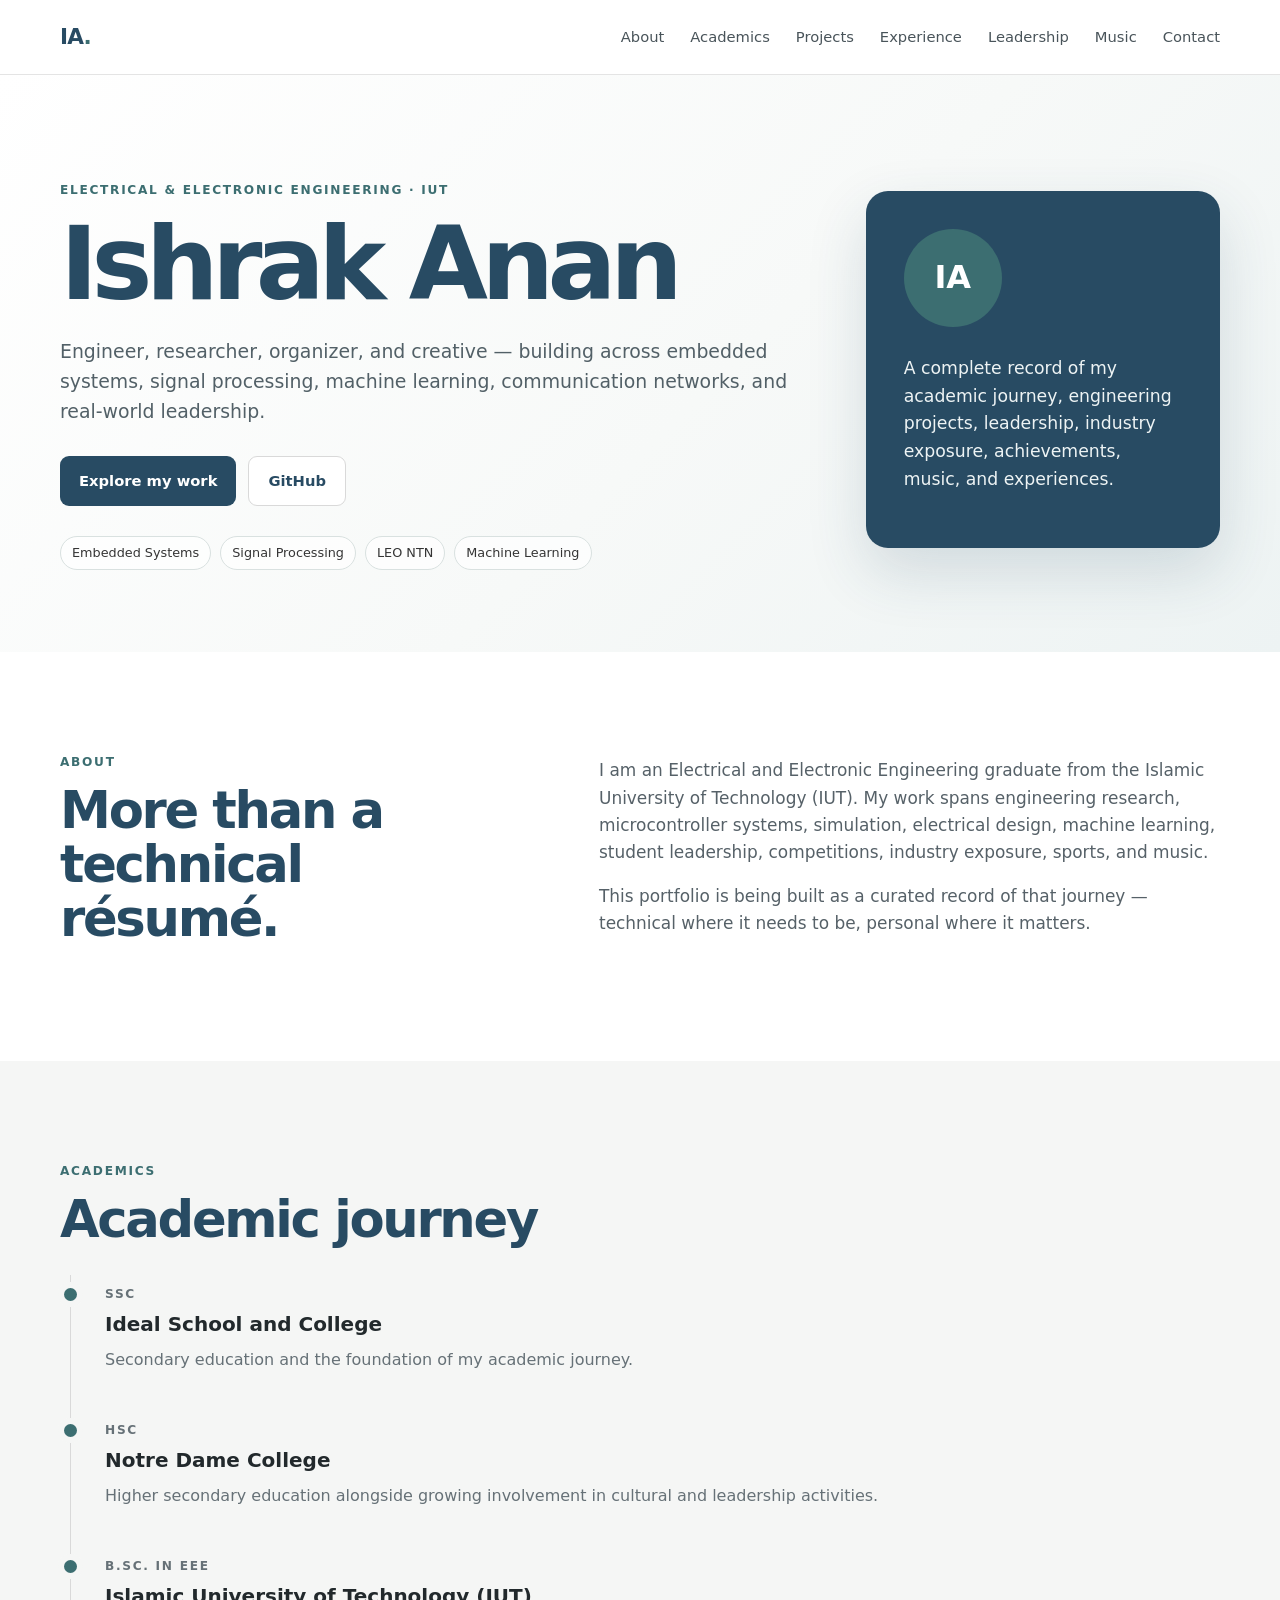
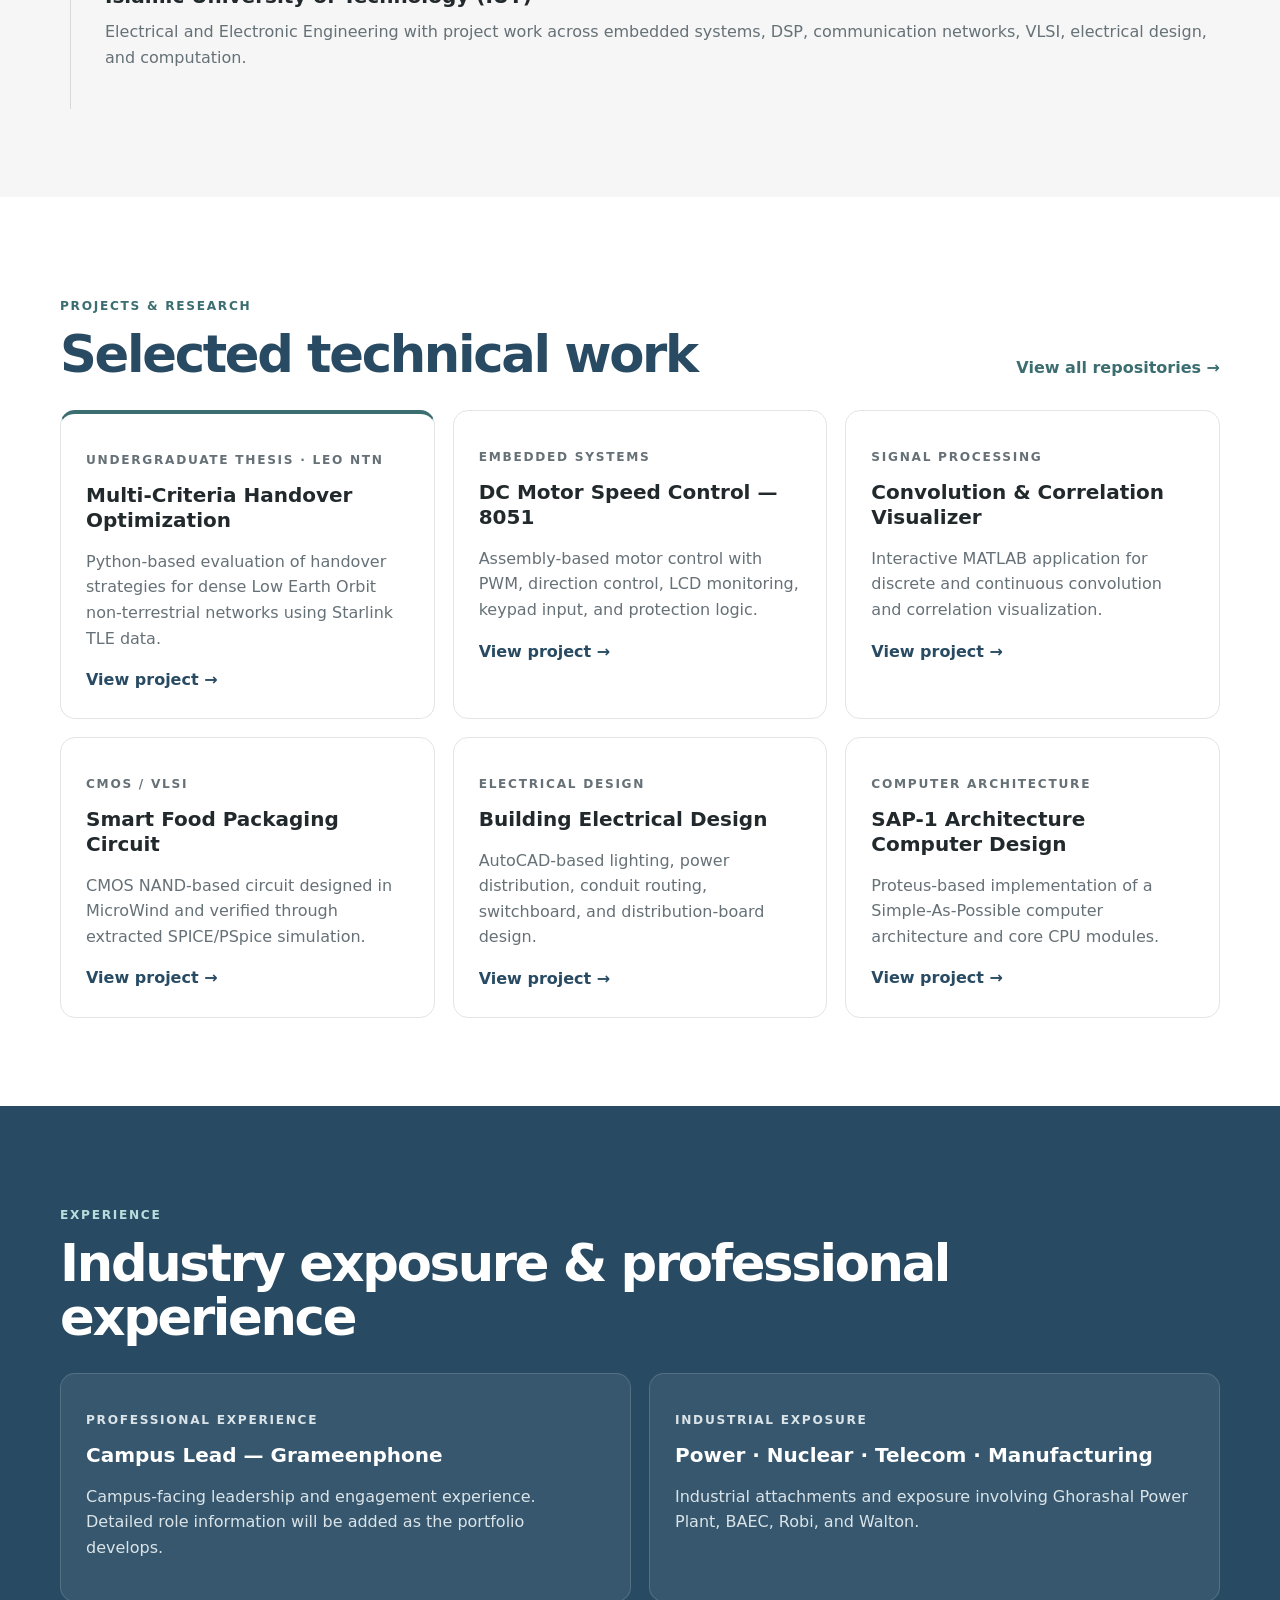
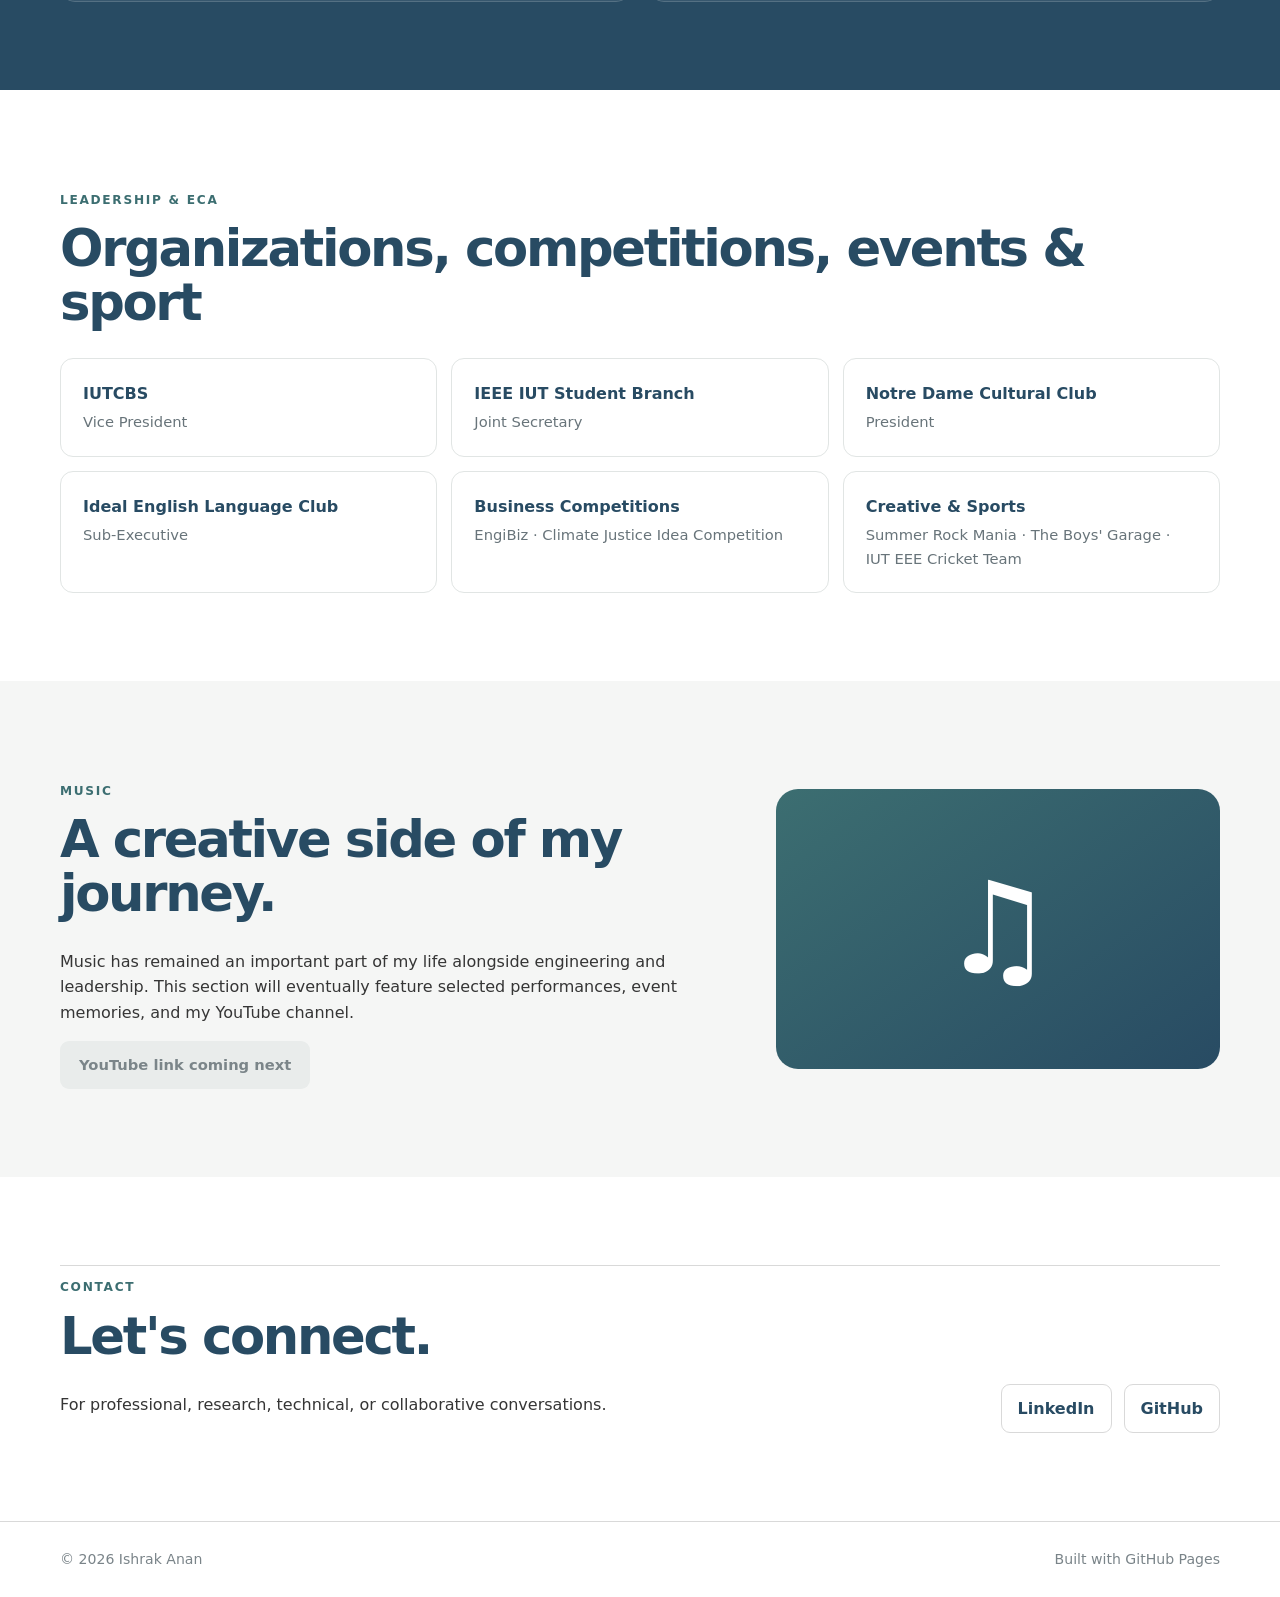
==== index.html @ c8a2d38e "Add files via upload" ====
<!DOCTYPE html>
<html lang="en">
<head>
  <meta charset="UTF-8" />
  <meta name="viewport" content="width=device-width, initial-scale=1.0" />
  <meta name="description" content="Personal portfolio of Ishrak Anan — engineering, research, leadership, experience, creative work, and achievements." />
  <title>Ishrak Anan | Portfolio</title>
  <link rel="stylesheet" href="css/style.css" />
</head>
<body>
  <header class="site-header">
    <div class="container nav-wrap">
      <a class="brand" href="#home" aria-label="Ishrak Anan home">IA<span>.</span></a>
      <button class="menu-toggle" aria-label="Open navigation" aria-expanded="false">☰</button>
      <nav class="nav" aria-label="Primary navigation">
        <a href="#about">About</a>
        <a href="#academics">Academics</a>
        <a href="#projects">Projects</a>
        <a href="#experience">Experience</a>
        <a href="#leadership">Leadership</a>
        <a href="#music">Music</a>
        <a href="#contact">Contact</a>
      </nav>
    </div>
  </header>

  <main>
    <section class="hero" id="home">
      <div class="container hero-grid">
        <div>
          <p class="eyebrow">Electrical & Electronic Engineering · IUT</p>
          <h1>Ishrak Anan</h1>
          <p class="hero-lead">Engineer, researcher, organizer, and creative — building across embedded systems, signal processing, machine learning, communication networks, and real-world leadership.</p>
          <div class="hero-actions">
            <a class="btn btn-primary" href="#projects">Explore my work</a>
            <a class="btn btn-secondary" href="https://github.com/Ishrak-Anan" target="_blank" rel="noreferrer">GitHub</a>
          </div>
          <div class="focus-row" aria-label="Focus areas">
            <span>Embedded Systems</span><span>Signal Processing</span><span>LEO NTN</span><span>Machine Learning</span>
          </div>
        </div>
        <div class="hero-card" aria-label="Portfolio introduction card">
          <div class="monogram">IA</div>
          <p>A complete record of my academic journey, engineering projects, leadership, industry exposure, achievements, music, and experiences.</p>
        </div>
      </div>
    </section>

    <section class="section" id="about">
      <div class="container split">
        <div>
          <p class="section-kicker">About</p>
          <h2>More than a technical résumé.</h2>
        </div>
        <div class="prose">
          <p>I am an Electrical and Electronic Engineering graduate from the Islamic University of Technology (IUT). My work spans engineering research, microcontroller systems, simulation, electrical design, machine learning, student leadership, competitions, industry exposure, sports, and music.</p>
          <p>This portfolio is being built as a curated record of that journey — technical where it needs to be, personal where it matters.</p>
        </div>
      </div>
    </section>

    <section class="section section-soft" id="academics">
      <div class="container">
        <p class="section-kicker">Academics</p>
        <h2>Academic journey</h2>
        <div class="timeline">
          <article class="timeline-item">
            <span class="timeline-dot"></span>
            <div><p class="meta">SSC</p><h3>Ideal School and College</h3><p>Secondary education and the foundation of my academic journey.</p></div>
          </article>
          <article class="timeline-item">
            <span class="timeline-dot"></span>
            <div><p class="meta">HSC</p><h3>Notre Dame College</h3><p>Higher secondary education alongside growing involvement in cultural and leadership activities.</p></div>
          </article>
          <article class="timeline-item">
            <span class="timeline-dot"></span>
            <div><p class="meta">B.Sc. in EEE</p><h3>Islamic University of Technology (IUT)</h3><p>Electrical and Electronic Engineering with project work across embedded systems, DSP, communication networks, VLSI, electrical design, and computation.</p></div>
          </article>
        </div>
      </div>
    </section>

    <section class="section" id="projects">
      <div class="container">
        <div class="section-head">
          <div><p class="section-kicker">Projects & Research</p><h2>Selected technical work</h2></div>
          <a class="text-link" href="https://github.com/Ishrak-Anan?tab=repositories" target="_blank" rel="noreferrer">View all repositories →</a>
        </div>
        <div class="cards cards-3">
          <article class="project-card featured">
            <p class="meta">Undergraduate Thesis · LEO NTN</p>
            <h3>Multi-Criteria Handover Optimization</h3>
            <p>Python-based evaluation of handover strategies for dense Low Earth Orbit non-terrestrial networks using Starlink TLE data.</p>
            <a href="https://github.com/Ishrak-Anan/Undergraduate-Thesis-LEO-NTN-Handover-Optimization" target="_blank" rel="noreferrer">View project →</a>
          </article>
          <article class="project-card">
            <p class="meta">Embedded Systems</p>
            <h3>DC Motor Speed Control — 8051</h3>
            <p>Assembly-based motor control with PWM, direction control, LCD monitoring, keypad input, and protection logic.</p>
            <a href="https://github.com/Ishrak-Anan/DC-Motor-Speed-Control-8051-Proteus" target="_blank" rel="noreferrer">View project →</a>
          </article>
          <article class="project-card">
            <p class="meta">Signal Processing</p>
            <h3>Convolution & Correlation Visualizer</h3>
            <p>Interactive MATLAB application for discrete and continuous convolution and correlation visualization.</p>
            <a href="https://github.com/Ishrak-Anan/MATLAB-Convolution-Correlation-Visualizer" target="_blank" rel="noreferrer">View project →</a>
          </article>
          <article class="project-card">
            <p class="meta">CMOS / VLSI</p>
            <h3>Smart Food Packaging Circuit</h3>
            <p>CMOS NAND-based circuit designed in MicroWind and verified through extracted SPICE/PSpice simulation.</p>
            <a href="https://github.com/Ishrak-Anan/Power-CMOS-AI-Smart-Food-Packaging" target="_blank" rel="noreferrer">View project →</a>
          </article>
          <article class="project-card">
            <p class="meta">Electrical Design</p>
            <h3>Building Electrical Design</h3>
            <p>AutoCAD-based lighting, power distribution, conduit routing, switchboard, and distribution-board design.</p>
            <a href="https://github.com/Ishrak-Anan/Electrical-Building-Design-AutoCAD" target="_blank" rel="noreferrer">View project →</a>
          </article>
          <article class="project-card">
            <p class="meta">Computer Architecture</p>
            <h3>SAP-1 Architecture Computer Design</h3>
            <p>Proteus-based implementation of a Simple-As-Possible computer architecture and core CPU modules.</p>
            <a href="https://github.com/Ishrak-Anan/SAP-1-Architecture-Computer-Design" target="_blank" rel="noreferrer">View project →</a>
          </article>
        </div>
      </div>
    </section>

    <section class="section section-dark" id="experience">
      <div class="container">
        <p class="section-kicker light">Experience</p>
        <h2>Industry exposure & professional experience</h2>
        <div class="cards cards-2 dark-cards">
          <article><p class="meta">Professional Experience</p><h3>Campus Lead — Grameenphone</h3><p>Campus-facing leadership and engagement experience. Detailed role information will be added as the portfolio develops.</p></article>
          <article><p class="meta">Industrial Exposure</p><h3>Power · Nuclear · Telecom · Manufacturing</h3><p>Industrial attachments and exposure involving Ghorashal Power Plant, BAEC, Robi, and Walton.</p></article>
        </div>
      </div>
    </section>

    <section class="section" id="leadership">
      <div class="container">
        <p class="section-kicker">Leadership & ECA</p>
        <h2>Organizations, competitions, events & sport</h2>
        <div class="leadership-grid">
          <article><strong>IUTCBS</strong><span>Vice President</span></article>
          <article><strong>IEEE IUT Student Branch</strong><span>Joint Secretary</span></article>
          <article><strong>Notre Dame Cultural Club</strong><span>President</span></article>
          <article><strong>Ideal English Language Club</strong><span>Sub-Executive</span></article>
          <article><strong>Business Competitions</strong><span>EngiBiz · Climate Justice Idea Competition</span></article>
          <article><strong>Creative & Sports</strong><span>Summer Rock Mania · The Boys' Garage · IUT EEE Cricket Team</span></article>
        </div>
      </div>
    </section>

    <section class="section section-soft" id="music">
      <div class="container music-grid">
        <div>
          <p class="section-kicker">Music</p>
          <h2>A creative side of my journey.</h2>
          <p>Music has remained an important part of my life alongside engineering and leadership. This section will eventually feature selected performances, event memories, and my YouTube channel.</p>
          <span class="btn btn-disabled" aria-disabled="true">YouTube link coming next</span>
        </div>
        <div class="music-mark">♫</div>
      </div>
    </section>

    <section class="section" id="contact">
      <div class="container contact-card">
        <div><p class="section-kicker">Contact</p><h2>Let's connect.</h2><p>For professional, research, technical, or collaborative conversations.</p></div>
        <div class="contact-links">
          <a href="https://www.linkedin.com/in/ishrak-anan-001616283/" target="_blank" rel="noreferrer">LinkedIn</a>
          <a href="https://github.com/Ishrak-Anan" target="_blank" rel="noreferrer">GitHub</a>
        </div>
      </div>
    </section>
  </main>

  <footer>
    <div class="container footer-inner"><span>© <span id="year"></span> Ishrak Anan</span><span>Built with GitHub Pages</span></div>
  </footer>

  <script src="js/main.js"></script>
</body>
</html>
---- css/style.css ----
:root {
  --graphite:#353535;
  --teal:#3C6E71;
  --white:#FFFFFF;
  --dust:#D9D9D9;
  --blue:#284B63;
  --soft:#F5F6F5;
  --ink:#22292c;
  --max:1160px;
}
*{box-sizing:border-box}html{scroll-behavior:smooth}body{margin:0;font-family:Inter,ui-sans-serif,system-ui,-apple-system,BlinkMacSystemFont,"Segoe UI",sans-serif;color:var(--graphite);background:var(--white);line-height:1.6}a{color:inherit}.container{width:min(var(--max),calc(100% - 40px));margin:0 auto}.site-header{position:sticky;top:0;z-index:20;background:rgba(255,255,255,.94);backdrop-filter:blur(12px);border-bottom:1px solid rgba(217,217,217,.7)}.nav-wrap{height:74px;display:flex;align-items:center;justify-content:space-between}.brand{text-decoration:none;font-size:1.35rem;font-weight:800;letter-spacing:-.04em;color:var(--blue)}.brand span{color:var(--teal)}.nav{display:flex;gap:26px}.nav a{text-decoration:none;font-size:.92rem;color:#49545a}.nav a:hover{color:var(--teal)}.menu-toggle{display:none;border:0;background:none;font-size:1.5rem;color:var(--blue)}.hero{padding:94px 0 82px;background:linear-gradient(135deg,#fff 0%,#f7f9f8 55%,#edf3f3 100%)}.hero-grid{display:grid;grid-template-columns:1.35fr .65fr;gap:70px;align-items:center}.eyebrow,.section-kicker,.meta{text-transform:uppercase;letter-spacing:.14em;font-size:.76rem;font-weight:750;color:var(--teal)}h1{font-size:clamp(3.4rem,8vw,6.6rem);line-height:.95;letter-spacing:-.065em;margin:14px 0 24px;color:var(--blue)}h2{font-size:clamp(2rem,4vw,3.5rem);line-height:1.05;letter-spacing:-.045em;color:var(--blue);margin:10px 0 28px}h3{font-size:1.25rem;line-height:1.25;color:var(--ink);margin:8px 0 10px}.hero-lead{font-size:1.18rem;max-width:760px;color:#526067}.hero-actions{display:flex;gap:12px;margin:30px 0}.btn{display:inline-flex;align-items:center;justify-content:center;padding:12px 19px;border-radius:9px;text-decoration:none;font-weight:700;font-size:.92rem}.btn-primary{background:var(--blue);color:#fff}.btn-primary:hover{background:var(--teal)}.btn-secondary{border:1px solid var(--dust);background:#fff;color:var(--blue)}.btn-disabled{background:#e9eceb;color:#7b8589}.focus-row{display:flex;flex-wrap:wrap;gap:9px;margin-top:26px}.focus-row span{border:1px solid #d9e1e0;border-radius:999px;padding:6px 11px;font-size:.8rem;background:rgba(255,255,255,.7)}.hero-card{background:var(--blue);color:white;padding:38px;border-radius:22px;box-shadow:0 24px 60px rgba(40,75,99,.16)}.monogram{width:98px;height:98px;border-radius:50%;display:grid;place-items:center;background:var(--teal);font-size:2rem;font-weight:800;margin-bottom:28px}.hero-card p{font-size:1.08rem;color:#edf3f4}.section{padding:88px 0}.section-soft{background:var(--soft)}.split{display:grid;grid-template-columns:.85fr 1.15fr;gap:80px}.prose{font-size:1.06rem;color:#566168}.timeline{display:grid;gap:0;border-left:1px solid var(--dust);margin-left:10px}.timeline-item{position:relative;padding:6px 0 34px 34px}.timeline-dot{position:absolute;left:-7px;top:13px;width:13px;height:13px;border-radius:50%;background:var(--teal);box-shadow:0 0 0 6px var(--soft)}.timeline-item p{margin:4px 0;color:#667177}.section-head{display:flex;align-items:end;justify-content:space-between;gap:30px}.text-link{color:var(--teal);font-weight:700;text-decoration:none;margin-bottom:30px}.cards{display:grid;gap:18px}.cards-3{grid-template-columns:repeat(3,1fr)}.cards-2{grid-template-columns:repeat(2,1fr)}.project-card,.dark-cards article{border:1px solid #e1e5e4;border-radius:15px;padding:25px;background:#fff;transition:.2s ease}.project-card:hover{transform:translateY(-3px);box-shadow:0 14px 36px rgba(40,75,99,.08)}.project-card.featured{border-top:4px solid var(--teal)}.project-card p{color:#667177}.project-card a{color:var(--blue);font-weight:750;text-decoration:none}.section-dark{background:var(--blue);color:#fff}.section-dark h2,.section-dark h3{color:#fff}.section-kicker.light{color:#b8dddd}.dark-cards article{background:rgba(255,255,255,.07);border-color:rgba(255,255,255,.15)}.dark-cards p{color:#dae4e8}.leadership-grid{display:grid;grid-template-columns:repeat(3,1fr);gap:14px}.leadership-grid article{padding:22px;border:1px solid #e1e5e4;border-radius:13px;display:flex;flex-direction:column;gap:4px}.leadership-grid strong{color:var(--blue)}.leadership-grid span{color:#68747a;font-size:.92rem}.music-grid{display:grid;grid-template-columns:1.2fr .8fr;align-items:center;gap:50px}.music-mark{min-height:280px;border-radius:22px;background:linear-gradient(145deg,var(--teal),var(--blue));color:white;display:grid;place-items:center;font-size:8rem}.contact-card{border-top:1px solid var(--dust);display:flex;justify-content:space-between;align-items:flex-end;gap:40px}.contact-links{display:flex;gap:12px}.contact-links a{padding:11px 16px;border:1px solid var(--dust);border-radius:9px;text-decoration:none;color:var(--blue);font-weight:700}footer{border-top:1px solid var(--dust);padding:26px 0;color:#7a8489;font-size:.88rem}.footer-inner{display:flex;justify-content:space-between}
@media(max-width:900px){.nav{display:none;position:absolute;top:74px;left:0;right:0;background:#fff;padding:24px 20px;border-bottom:1px solid var(--dust);flex-direction:column}.nav.open{display:flex}.menu-toggle{display:block}.hero-grid,.split,.music-grid{grid-template-columns:1fr}.hero-card{max-width:560px}.cards-3,.leadership-grid{grid-template-columns:repeat(2,1fr)}.section-head{align-items:start;flex-direction:column}.text-link{margin-top:-18px}}
@media(max-width:620px){.container{width:min(100% - 28px,var(--max))}.hero{padding:64px 0}.section{padding:66px 0}.cards-3,.cards-2,.leadership-grid{grid-template-columns:1fr}.hero-actions,.contact-links{flex-wrap:wrap}.contact-card{align-items:flex-start;flex-direction:column}.footer-inner{flex-direction:column;gap:6px}h1{font-size:3.5rem}}
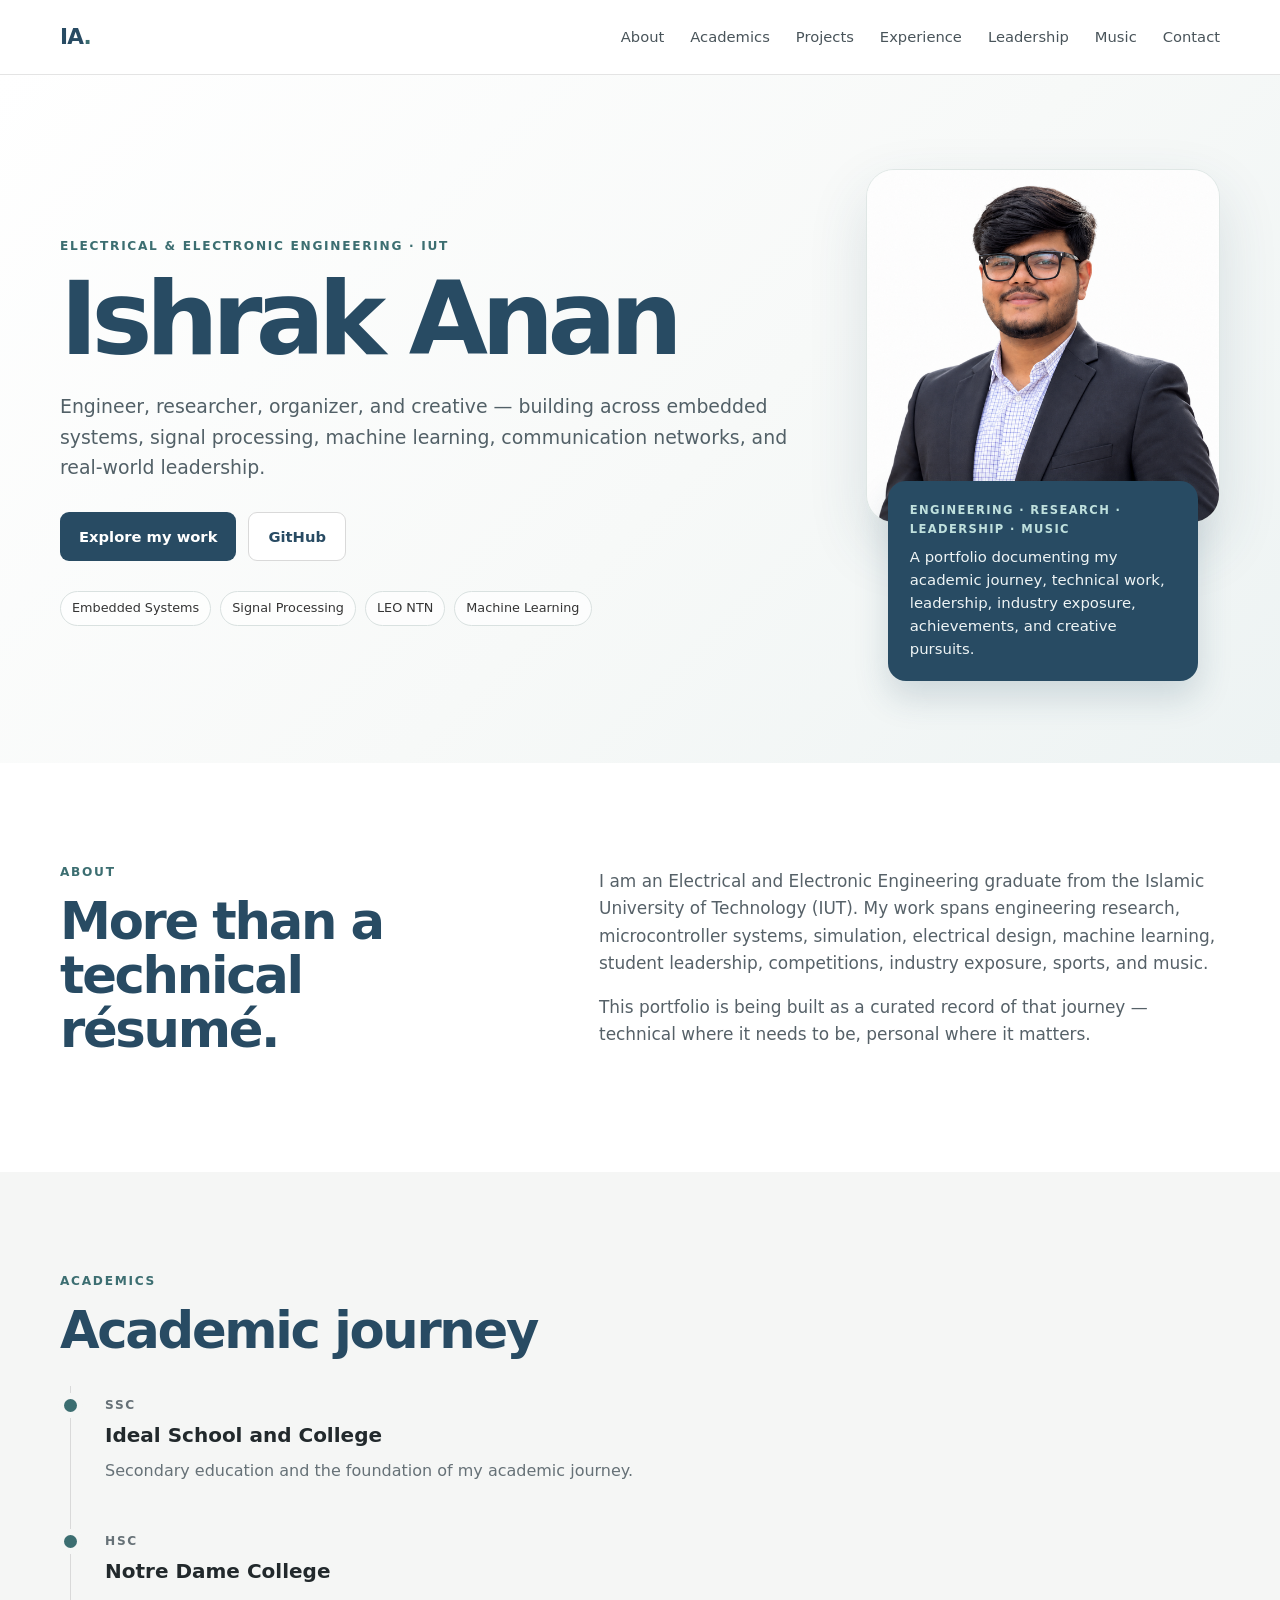
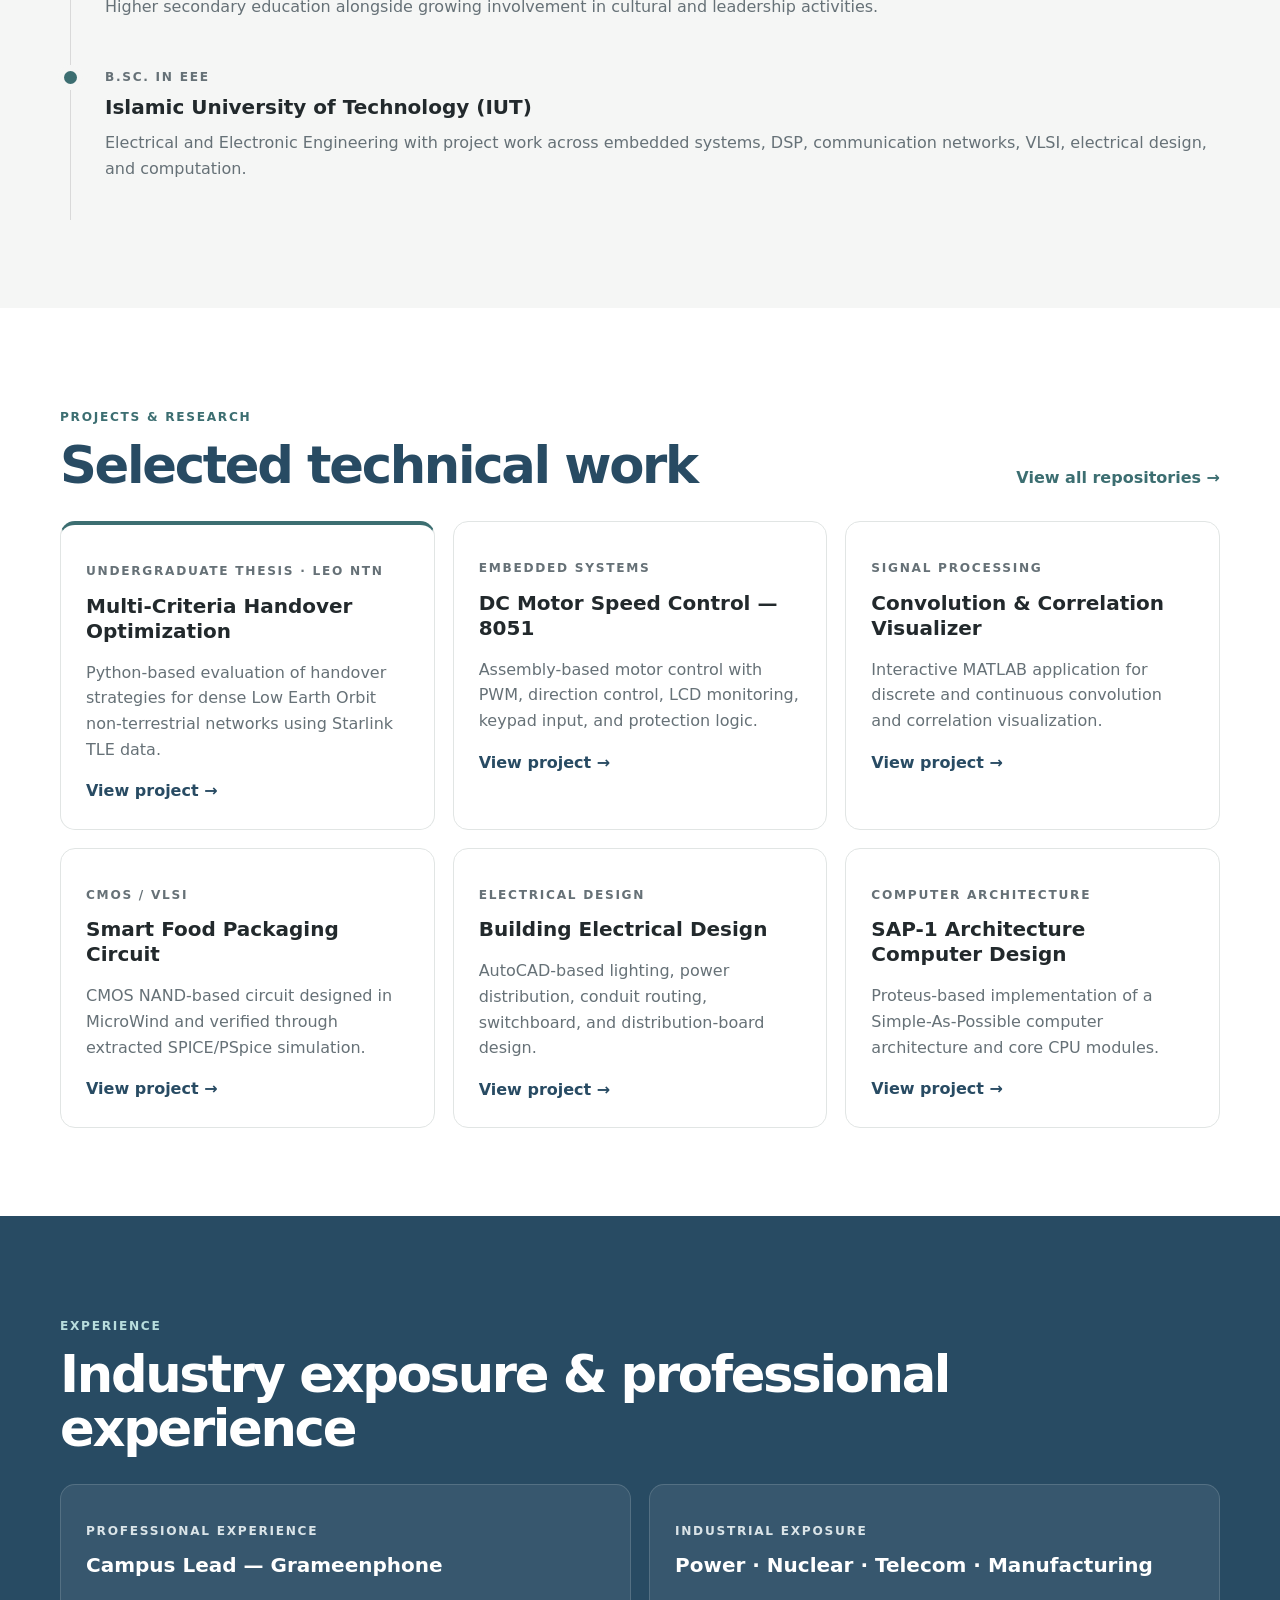
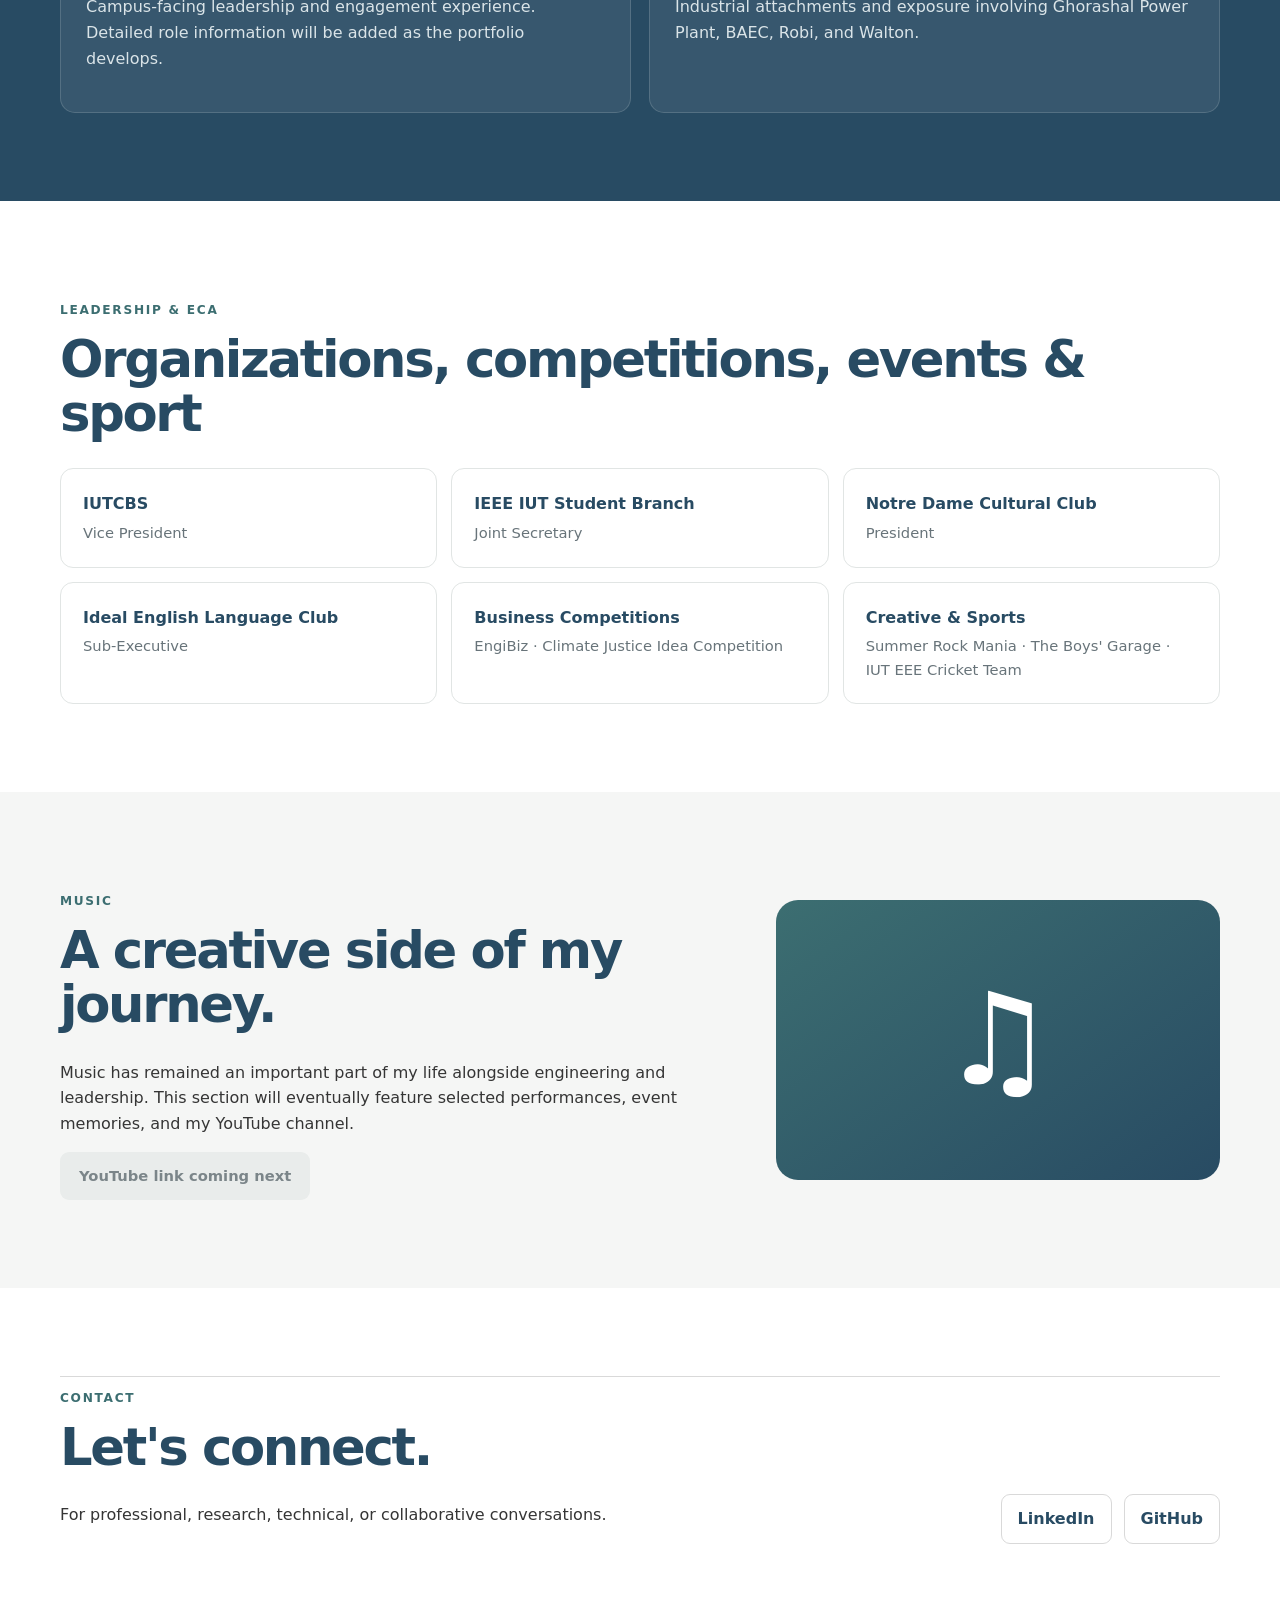
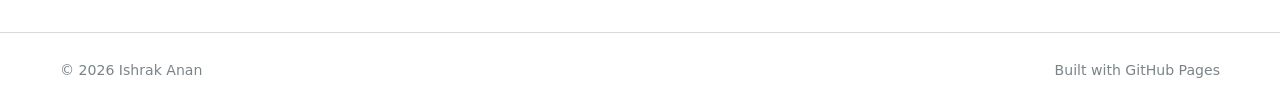
==== commit 91457b31: "Add files via upload" ====
--- a/index.html
+++ b/index.html
@@ -39,9 +39,14 @@
             <span>Embedded Systems</span><span>Signal Processing</span><span>LEO NTN</span><span>Machine Learning</span>
           </div>
         </div>
-        <div class="hero-card" aria-label="Portfolio introduction card">
-          <div class="monogram">IA</div>
-          <p>A complete record of my academic journey, engineering projects, leadership, industry exposure, achievements, music, and experiences.</p>
+        <div class="hero-portrait-wrap" aria-label="Portrait of Ishrak Anan">
+          <div class="hero-portrait-frame">
+            <img class="hero-portrait" src="assets/images/ishrak-anan-profile.png" alt="Ishrak Anan in professional attire" />
+          </div>
+          <div class="hero-identity-card">
+            <span class="identity-label">Engineering · Research · Leadership · Music</span>
+            <p>A portfolio documenting my academic journey, technical work, leadership, industry exposure, achievements, and creative pursuits.</p>
+          </div>
         </div>
       </div>
     </section>
--- a/css/style.css
+++ b/css/style.css
@@ -8,6 +8,6 @@
   --ink:#22292c;
   --max:1160px;
 }
-*{box-sizing:border-box}html{scroll-behavior:smooth}body{margin:0;font-family:Inter,ui-sans-serif,system-ui,-apple-system,BlinkMacSystemFont,"Segoe UI",sans-serif;color:var(--graphite);background:var(--white);line-height:1.6}a{color:inherit}.container{width:min(var(--max),calc(100% - 40px));margin:0 auto}.site-header{position:sticky;top:0;z-index:20;background:rgba(255,255,255,.94);backdrop-filter:blur(12px);border-bottom:1px solid rgba(217,217,217,.7)}.nav-wrap{height:74px;display:flex;align-items:center;justify-content:space-between}.brand{text-decoration:none;font-size:1.35rem;font-weight:800;letter-spacing:-.04em;color:var(--blue)}.brand span{color:var(--teal)}.nav{display:flex;gap:26px}.nav a{text-decoration:none;font-size:.92rem;color:#49545a}.nav a:hover{color:var(--teal)}.menu-toggle{display:none;border:0;background:none;font-size:1.5rem;color:var(--blue)}.hero{padding:94px 0 82px;background:linear-gradient(135deg,#fff 0%,#f7f9f8 55%,#edf3f3 100%)}.hero-grid{display:grid;grid-template-columns:1.35fr .65fr;gap:70px;align-items:center}.eyebrow,.section-kicker,.meta{text-transform:uppercase;letter-spacing:.14em;font-size:.76rem;font-weight:750;color:var(--teal)}h1{font-size:clamp(3.4rem,8vw,6.6rem);line-height:.95;letter-spacing:-.065em;margin:14px 0 24px;color:var(--blue)}h2{font-size:clamp(2rem,4vw,3.5rem);line-height:1.05;letter-spacing:-.045em;color:var(--blue);margin:10px 0 28px}h3{font-size:1.25rem;line-height:1.25;color:var(--ink);margin:8px 0 10px}.hero-lead{font-size:1.18rem;max-width:760px;color:#526067}.hero-actions{display:flex;gap:12px;margin:30px 0}.btn{display:inline-flex;align-items:center;justify-content:center;padding:12px 19px;border-radius:9px;text-decoration:none;font-weight:700;font-size:.92rem}.btn-primary{background:var(--blue);color:#fff}.btn-primary:hover{background:var(--teal)}.btn-secondary{border:1px solid var(--dust);background:#fff;color:var(--blue)}.btn-disabled{background:#e9eceb;color:#7b8589}.focus-row{display:flex;flex-wrap:wrap;gap:9px;margin-top:26px}.focus-row span{border:1px solid #d9e1e0;border-radius:999px;padding:6px 11px;font-size:.8rem;background:rgba(255,255,255,.7)}.hero-card{background:var(--blue);color:white;padding:38px;border-radius:22px;box-shadow:0 24px 60px rgba(40,75,99,.16)}.monogram{width:98px;height:98px;border-radius:50%;display:grid;place-items:center;background:var(--teal);font-size:2rem;font-weight:800;margin-bottom:28px}.hero-card p{font-size:1.08rem;color:#edf3f4}.section{padding:88px 0}.section-soft{background:var(--soft)}.split{display:grid;grid-template-columns:.85fr 1.15fr;gap:80px}.prose{font-size:1.06rem;color:#566168}.timeline{display:grid;gap:0;border-left:1px solid var(--dust);margin-left:10px}.timeline-item{position:relative;padding:6px 0 34px 34px}.timeline-dot{position:absolute;left:-7px;top:13px;width:13px;height:13px;border-radius:50%;background:var(--teal);box-shadow:0 0 0 6px var(--soft)}.timeline-item p{margin:4px 0;color:#667177}.section-head{display:flex;align-items:end;justify-content:space-between;gap:30px}.text-link{color:var(--teal);font-weight:700;text-decoration:none;margin-bottom:30px}.cards{display:grid;gap:18px}.cards-3{grid-template-columns:repeat(3,1fr)}.cards-2{grid-template-columns:repeat(2,1fr)}.project-card,.dark-cards article{border:1px solid #e1e5e4;border-radius:15px;padding:25px;background:#fff;transition:.2s ease}.project-card:hover{transform:translateY(-3px);box-shadow:0 14px 36px rgba(40,75,99,.08)}.project-card.featured{border-top:4px solid var(--teal)}.project-card p{color:#667177}.project-card a{color:var(--blue);font-weight:750;text-decoration:none}.section-dark{background:var(--blue);color:#fff}.section-dark h2,.section-dark h3{color:#fff}.section-kicker.light{color:#b8dddd}.dark-cards article{background:rgba(255,255,255,.07);border-color:rgba(255,255,255,.15)}.dark-cards p{color:#dae4e8}.leadership-grid{display:grid;grid-template-columns:repeat(3,1fr);gap:14px}.leadership-grid article{padding:22px;border:1px solid #e1e5e4;border-radius:13px;display:flex;flex-direction:column;gap:4px}.leadership-grid strong{color:var(--blue)}.leadership-grid span{color:#68747a;font-size:.92rem}.music-grid{display:grid;grid-template-columns:1.2fr .8fr;align-items:center;gap:50px}.music-mark{min-height:280px;border-radius:22px;background:linear-gradient(145deg,var(--teal),var(--blue));color:white;display:grid;place-items:center;font-size:8rem}.contact-card{border-top:1px solid var(--dust);display:flex;justify-content:space-between;align-items:flex-end;gap:40px}.contact-links{display:flex;gap:12px}.contact-links a{padding:11px 16px;border:1px solid var(--dust);border-radius:9px;text-decoration:none;color:var(--blue);font-weight:700}footer{border-top:1px solid var(--dust);padding:26px 0;color:#7a8489;font-size:.88rem}.footer-inner{display:flex;justify-content:space-between}
-@media(max-width:900px){.nav{display:none;position:absolute;top:74px;left:0;right:0;background:#fff;padding:24px 20px;border-bottom:1px solid var(--dust);flex-direction:column}.nav.open{display:flex}.menu-toggle{display:block}.hero-grid,.split,.music-grid{grid-template-columns:1fr}.hero-card{max-width:560px}.cards-3,.leadership-grid{grid-template-columns:repeat(2,1fr)}.section-head{align-items:start;flex-direction:column}.text-link{margin-top:-18px}}
+*{box-sizing:border-box}html{scroll-behavior:smooth}body{margin:0;font-family:Inter,ui-sans-serif,system-ui,-apple-system,BlinkMacSystemFont,"Segoe UI",sans-serif;color:var(--graphite);background:var(--white);line-height:1.6}a{color:inherit}.container{width:min(var(--max),calc(100% - 40px));margin:0 auto}.site-header{position:sticky;top:0;z-index:20;background:rgba(255,255,255,.94);backdrop-filter:blur(12px);border-bottom:1px solid rgba(217,217,217,.7)}.nav-wrap{height:74px;display:flex;align-items:center;justify-content:space-between}.brand{text-decoration:none;font-size:1.35rem;font-weight:800;letter-spacing:-.04em;color:var(--blue)}.brand span{color:var(--teal)}.nav{display:flex;gap:26px}.nav a{text-decoration:none;font-size:.92rem;color:#49545a}.nav a:hover{color:var(--teal)}.menu-toggle{display:none;border:0;background:none;font-size:1.5rem;color:var(--blue)}.hero{padding:94px 0 82px;background:linear-gradient(135deg,#fff 0%,#f7f9f8 55%,#edf3f3 100%)}.hero-grid{display:grid;grid-template-columns:1.35fr .65fr;gap:70px;align-items:center}.eyebrow,.section-kicker,.meta{text-transform:uppercase;letter-spacing:.14em;font-size:.76rem;font-weight:750;color:var(--teal)}h1{font-size:clamp(3.4rem,8vw,6.6rem);line-height:.95;letter-spacing:-.065em;margin:14px 0 24px;color:var(--blue)}h2{font-size:clamp(2rem,4vw,3.5rem);line-height:1.05;letter-spacing:-.045em;color:var(--blue);margin:10px 0 28px}h3{font-size:1.25rem;line-height:1.25;color:var(--ink);margin:8px 0 10px}.hero-lead{font-size:1.18rem;max-width:760px;color:#526067}.hero-actions{display:flex;gap:12px;margin:30px 0}.btn{display:inline-flex;align-items:center;justify-content:center;padding:12px 19px;border-radius:9px;text-decoration:none;font-weight:700;font-size:.92rem}.btn-primary{background:var(--blue);color:#fff}.btn-primary:hover{background:var(--teal)}.btn-secondary{border:1px solid var(--dust);background:#fff;color:var(--blue)}.btn-disabled{background:#e9eceb;color:#7b8589}.focus-row{display:flex;flex-wrap:wrap;gap:9px;margin-top:26px}.focus-row span{border:1px solid #d9e1e0;border-radius:999px;padding:6px 11px;font-size:.8rem;background:rgba(255,255,255,.7)}.hero-portrait-wrap{position:relative;max-width:430px;justify-self:end}.hero-portrait-frame{background:linear-gradient(145deg,#f8fbfa,#e8f0f0);border:1px solid #dfe7e5;border-radius:28px;overflow:hidden;box-shadow:0 24px 60px rgba(40,75,99,.14)}.hero-portrait{display:block;width:100%;height:auto;aspect-ratio:1/1;object-fit:cover;object-position:center top}.hero-identity-card{position:relative;margin:-42px 22px 0;background:var(--blue);color:#fff;border-radius:18px;padding:20px 22px;box-shadow:0 16px 34px rgba(40,75,99,.18)}.identity-label{display:block;color:#bfe0dd;font-size:.72rem;font-weight:800;letter-spacing:.12em;text-transform:uppercase;margin-bottom:8px}.hero-identity-card p{margin:0;color:#eef4f5;font-size:.93rem;line-height:1.55}.section{padding:88px 0}.section-soft{background:var(--soft)}.split{display:grid;grid-template-columns:.85fr 1.15fr;gap:80px}.prose{font-size:1.06rem;color:#566168}.timeline{display:grid;gap:0;border-left:1px solid var(--dust);margin-left:10px}.timeline-item{position:relative;padding:6px 0 34px 34px}.timeline-dot{position:absolute;left:-7px;top:13px;width:13px;height:13px;border-radius:50%;background:var(--teal);box-shadow:0 0 0 6px var(--soft)}.timeline-item p{margin:4px 0;color:#667177}.section-head{display:flex;align-items:end;justify-content:space-between;gap:30px}.text-link{color:var(--teal);font-weight:700;text-decoration:none;margin-bottom:30px}.cards{display:grid;gap:18px}.cards-3{grid-template-columns:repeat(3,1fr)}.cards-2{grid-template-columns:repeat(2,1fr)}.project-card,.dark-cards article{border:1px solid #e1e5e4;border-radius:15px;padding:25px;background:#fff;transition:.2s ease}.project-card:hover{transform:translateY(-3px);box-shadow:0 14px 36px rgba(40,75,99,.08)}.project-card.featured{border-top:4px solid var(--teal)}.project-card p{color:#667177}.project-card a{color:var(--blue);font-weight:750;text-decoration:none}.section-dark{background:var(--blue);color:#fff}.section-dark h2,.section-dark h3{color:#fff}.section-kicker.light{color:#b8dddd}.dark-cards article{background:rgba(255,255,255,.07);border-color:rgba(255,255,255,.15)}.dark-cards p{color:#dae4e8}.leadership-grid{display:grid;grid-template-columns:repeat(3,1fr);gap:14px}.leadership-grid article{padding:22px;border:1px solid #e1e5e4;border-radius:13px;display:flex;flex-direction:column;gap:4px}.leadership-grid strong{color:var(--blue)}.leadership-grid span{color:#68747a;font-size:.92rem}.music-grid{display:grid;grid-template-columns:1.2fr .8fr;align-items:center;gap:50px}.music-mark{min-height:280px;border-radius:22px;background:linear-gradient(145deg,var(--teal),var(--blue));color:white;display:grid;place-items:center;font-size:8rem}.contact-card{border-top:1px solid var(--dust);display:flex;justify-content:space-between;align-items:flex-end;gap:40px}.contact-links{display:flex;gap:12px}.contact-links a{padding:11px 16px;border:1px solid var(--dust);border-radius:9px;text-decoration:none;color:var(--blue);font-weight:700}footer{border-top:1px solid var(--dust);padding:26px 0;color:#7a8489;font-size:.88rem}.footer-inner{display:flex;justify-content:space-between}
+@media(max-width:900px){.nav{display:none;position:absolute;top:74px;left:0;right:0;background:#fff;padding:24px 20px;border-bottom:1px solid var(--dust);flex-direction:column}.nav.open{display:flex}.menu-toggle{display:block}.hero-grid,.split,.music-grid{grid-template-columns:1fr}.hero-portrait-wrap{max-width:560px;justify-self:start}.cards-3,.leadership-grid{grid-template-columns:repeat(2,1fr)}.section-head{align-items:start;flex-direction:column}.text-link{margin-top:-18px}}
 @media(max-width:620px){.container{width:min(100% - 28px,var(--max))}.hero{padding:64px 0}.section{padding:66px 0}.cards-3,.cards-2,.leadership-grid{grid-template-columns:1fr}.hero-actions,.contact-links{flex-wrap:wrap}.contact-card{align-items:flex-start;flex-direction:column}.footer-inner{flex-direction:column;gap:6px}h1{font-size:3.5rem}}
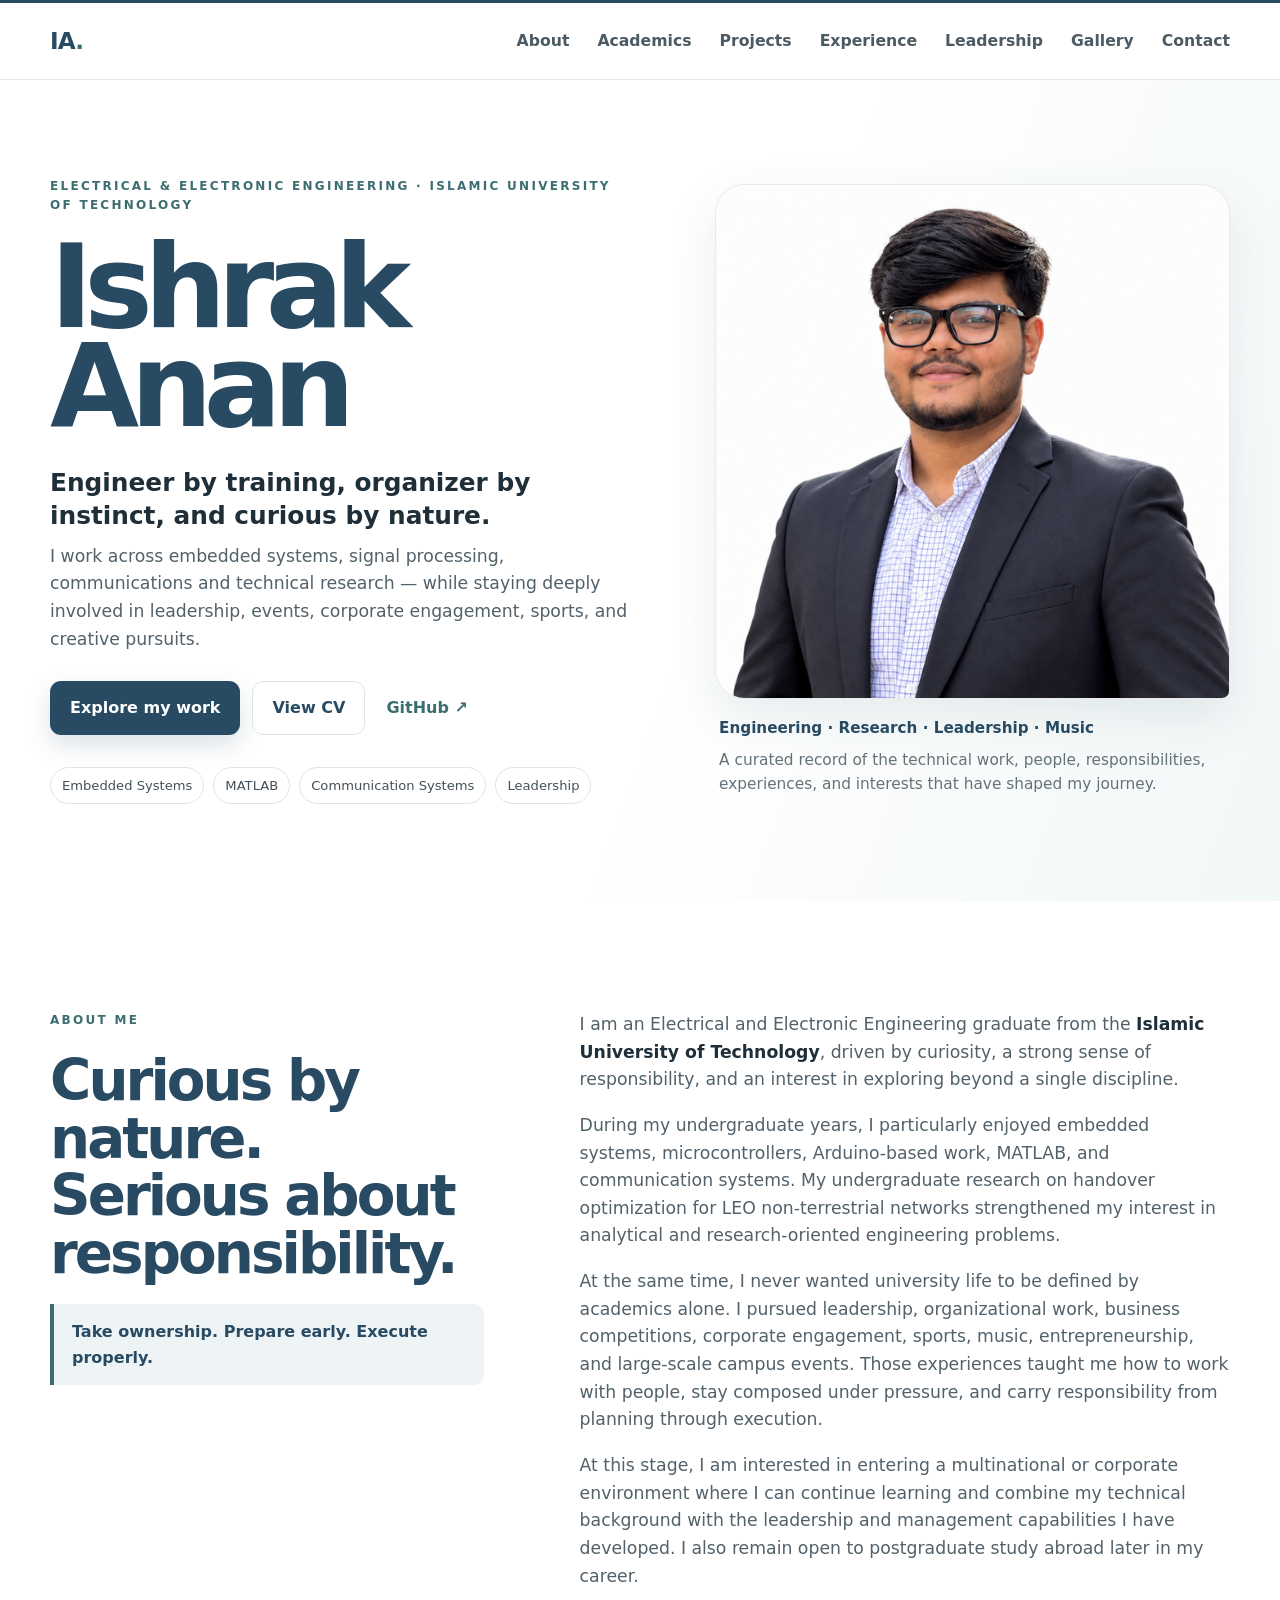
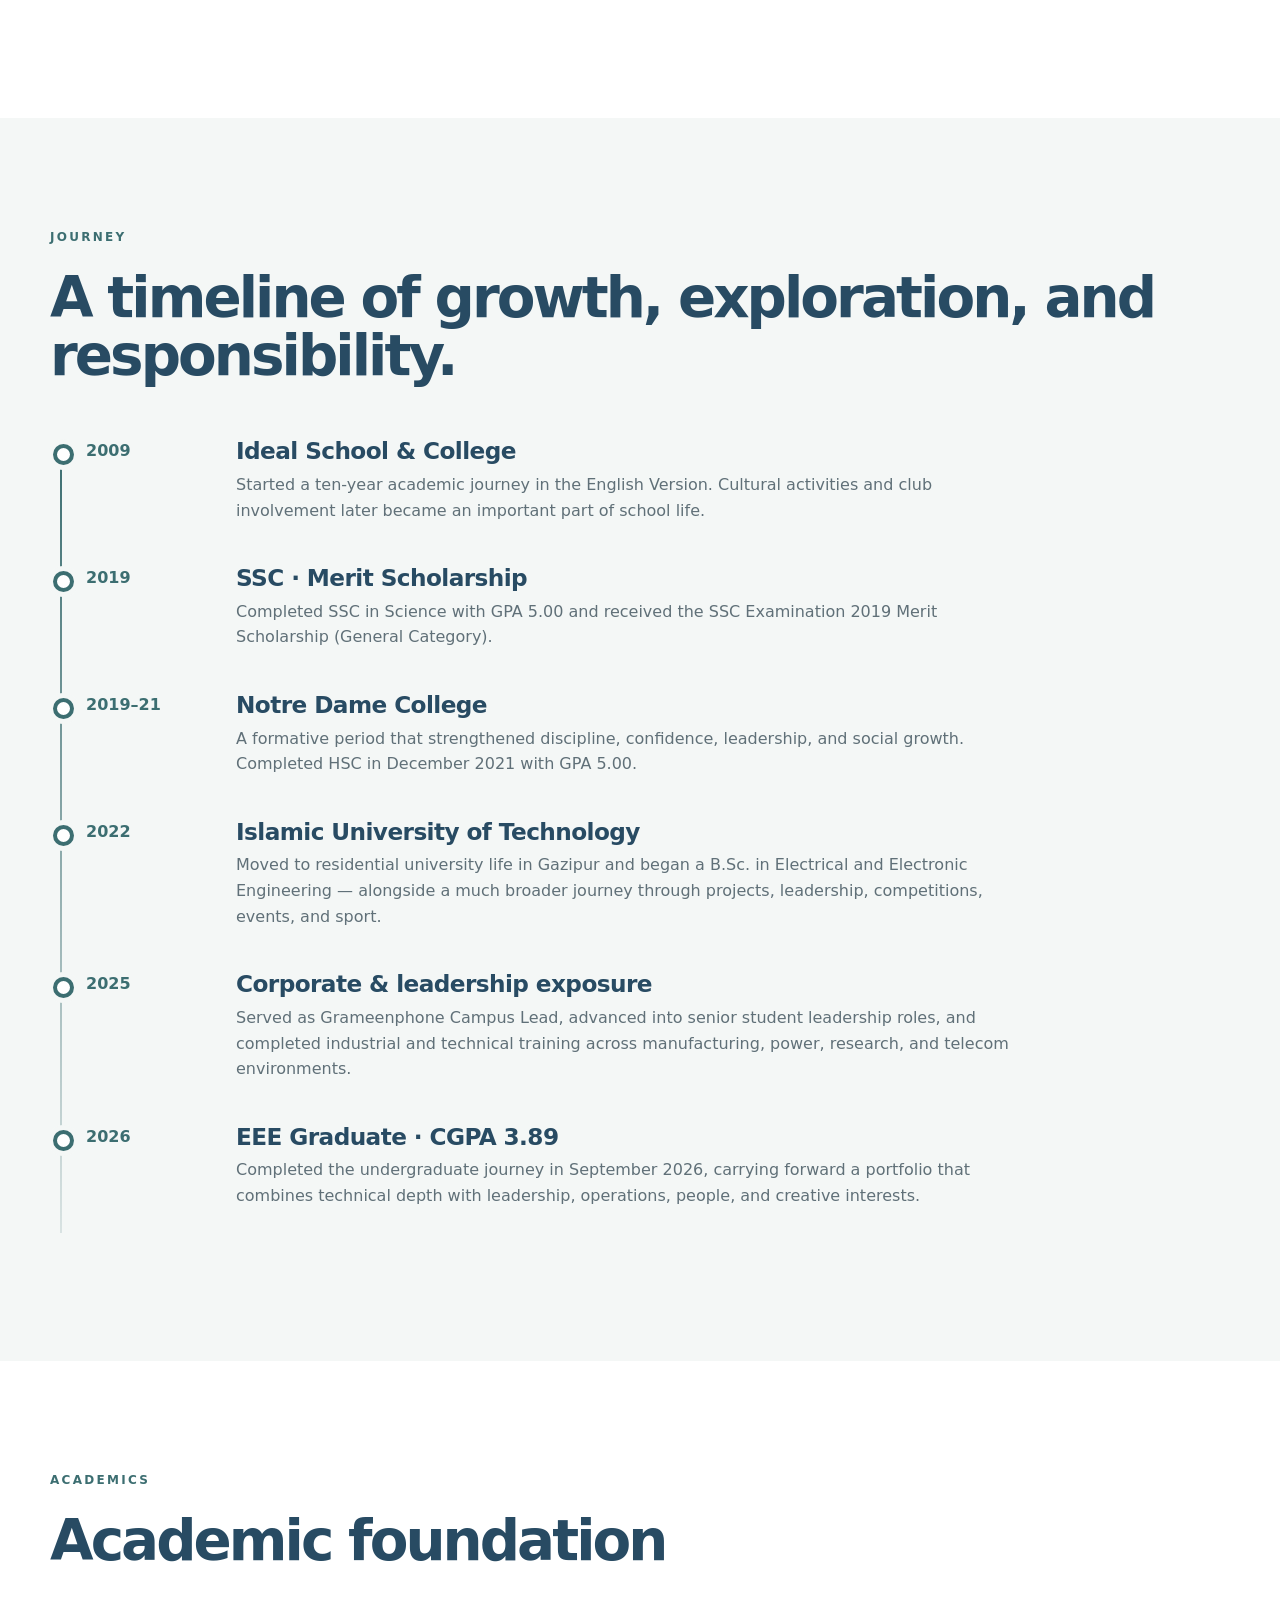
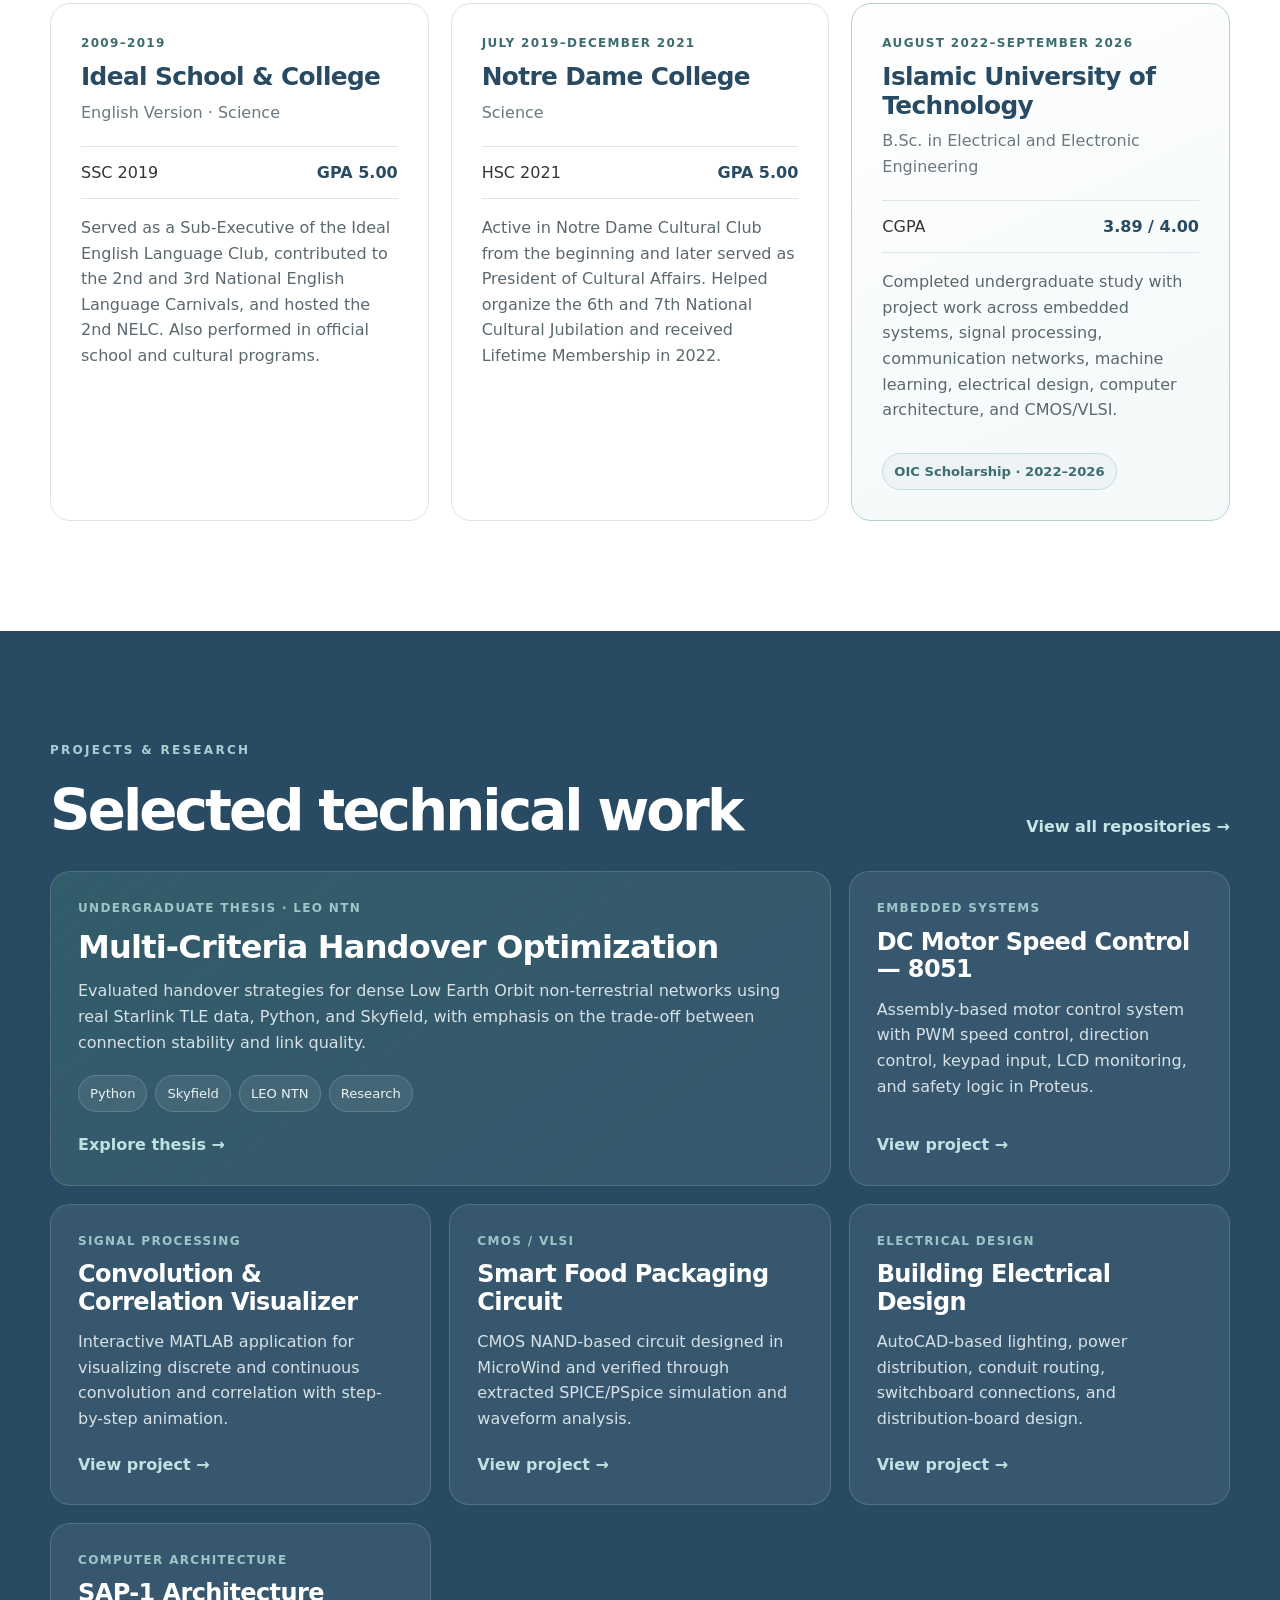
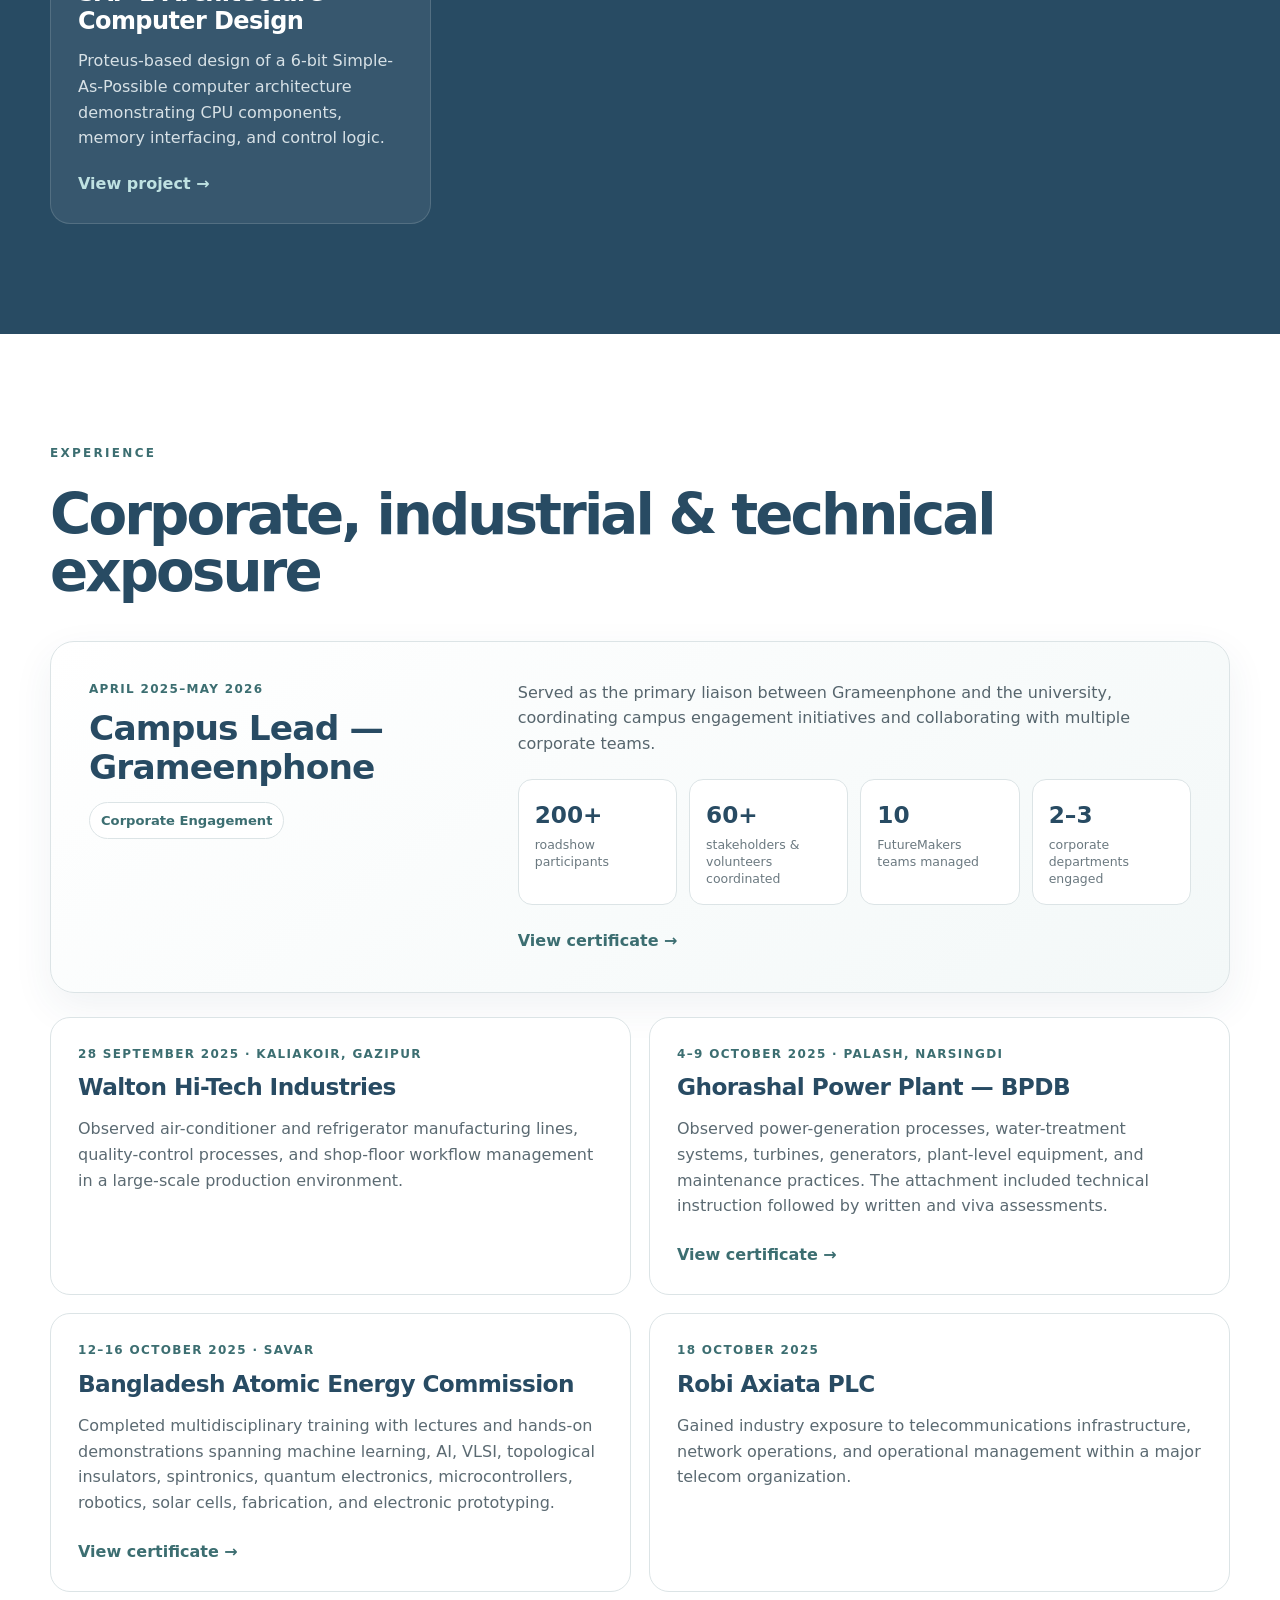
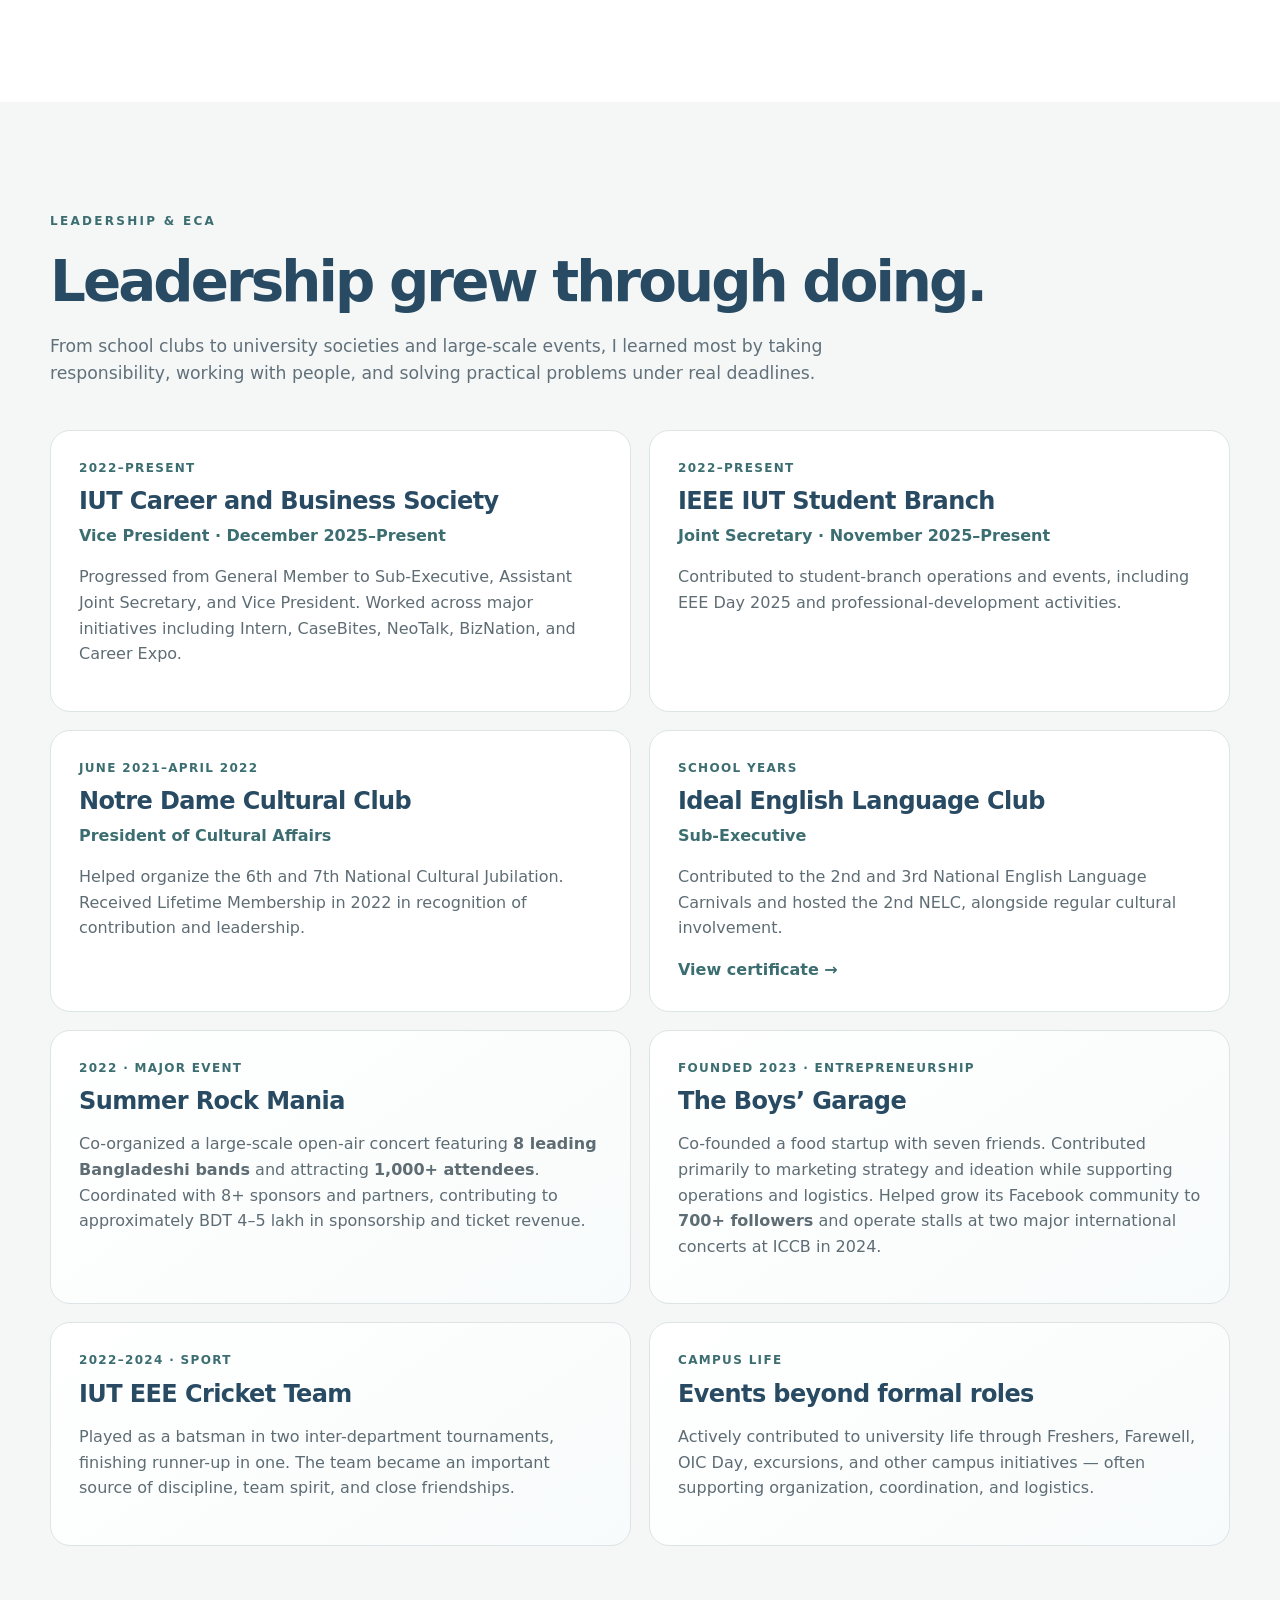
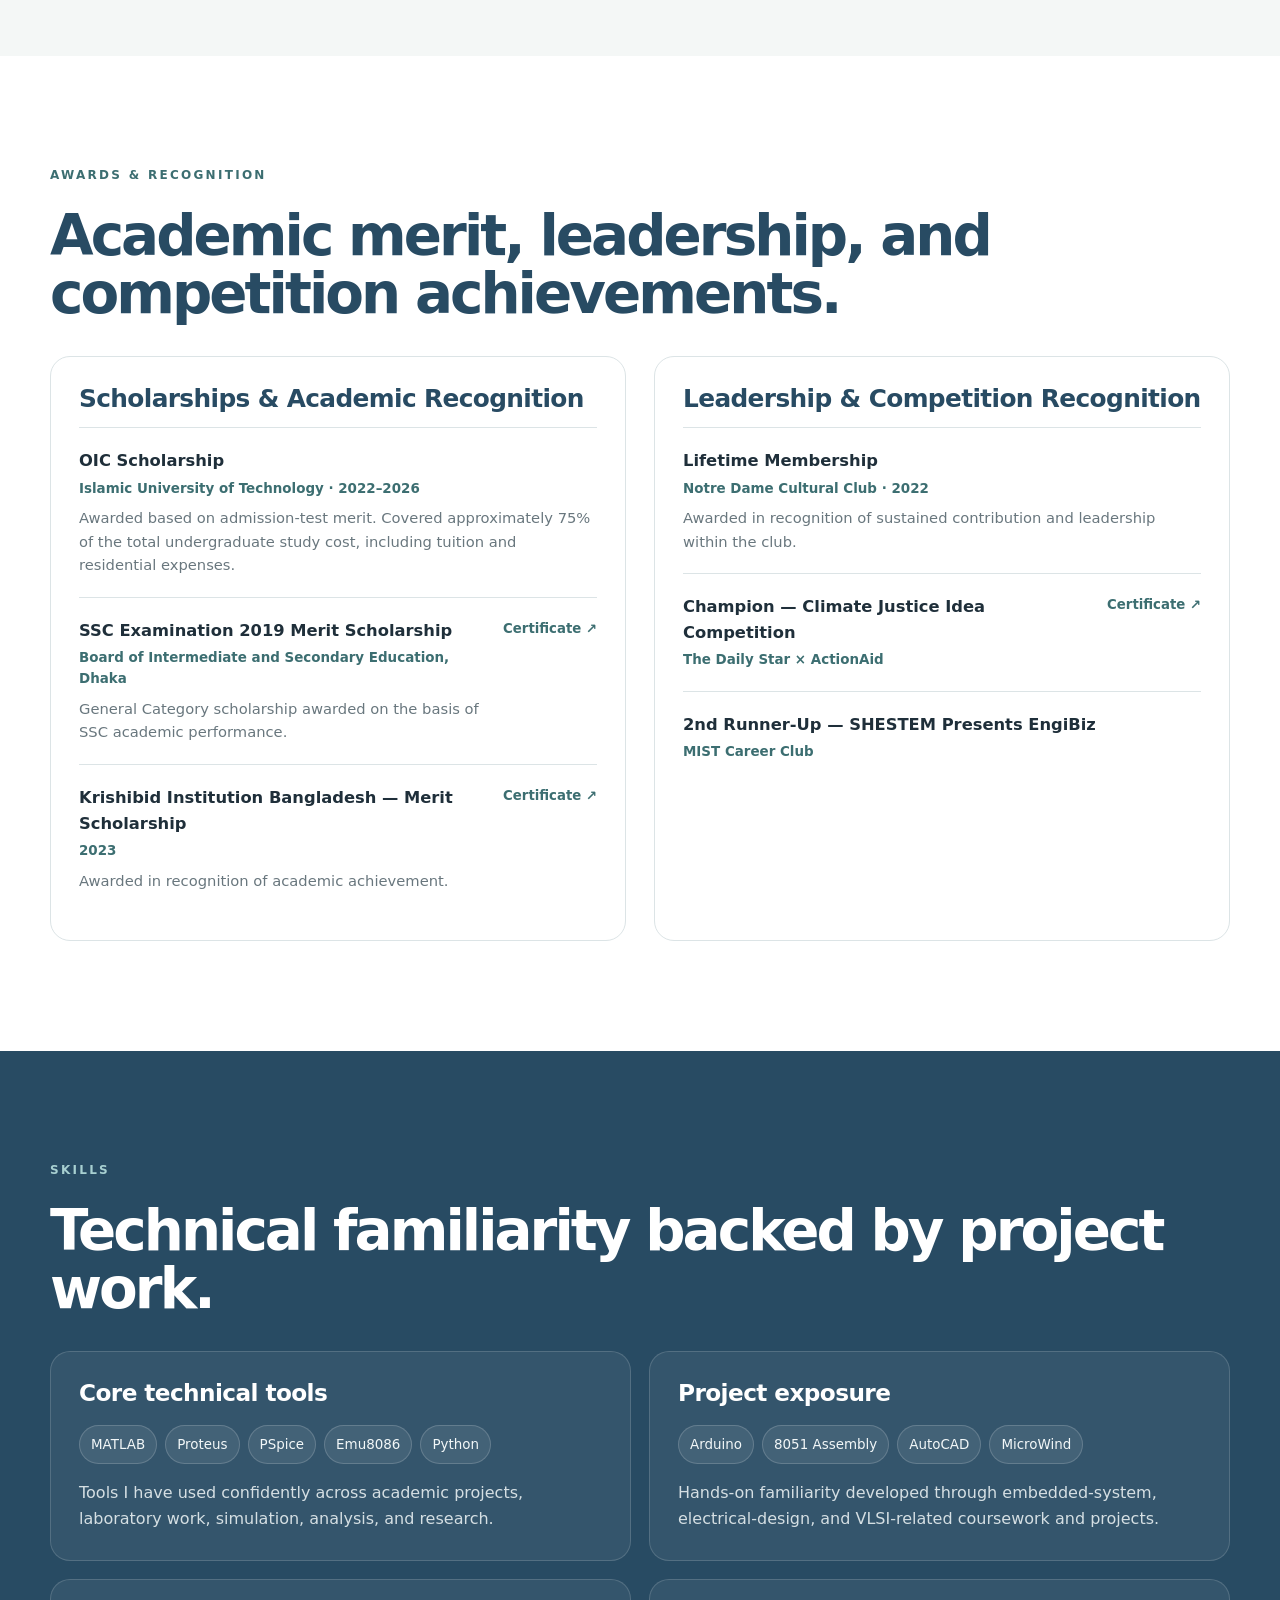
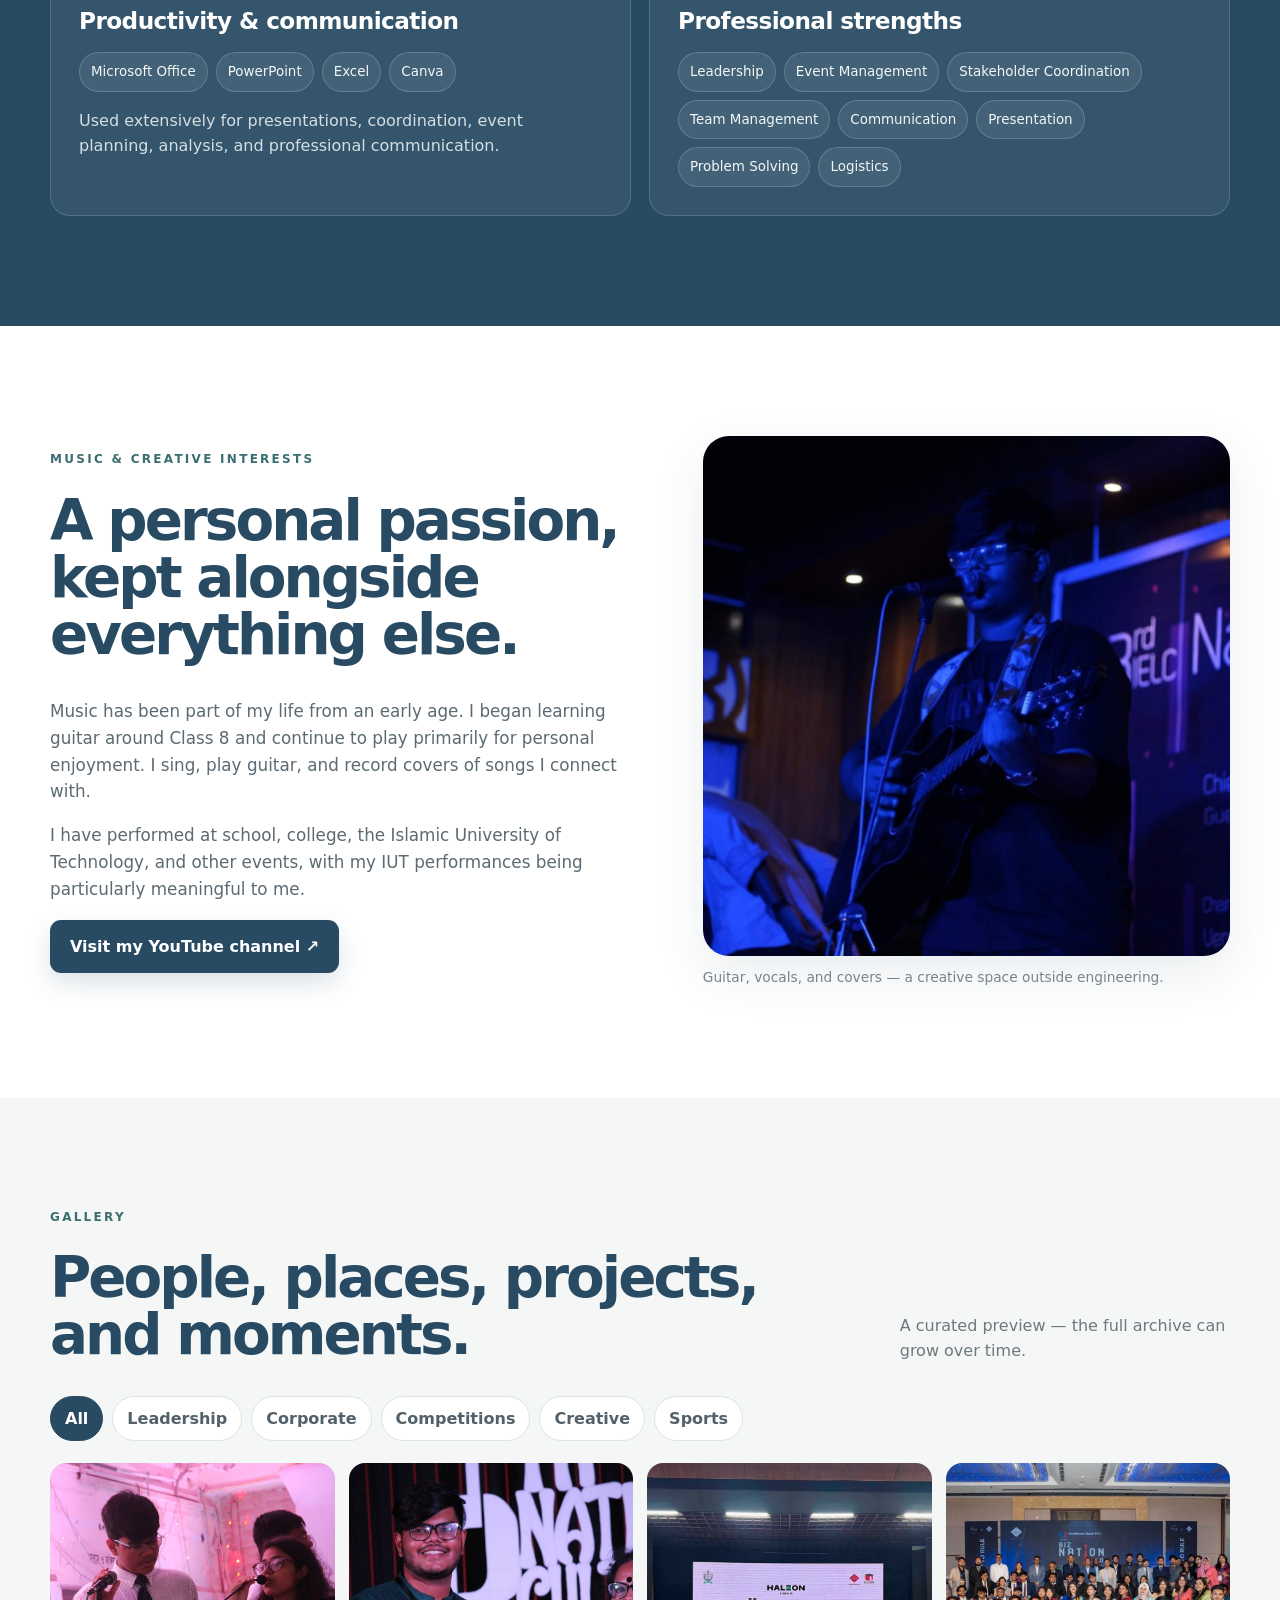
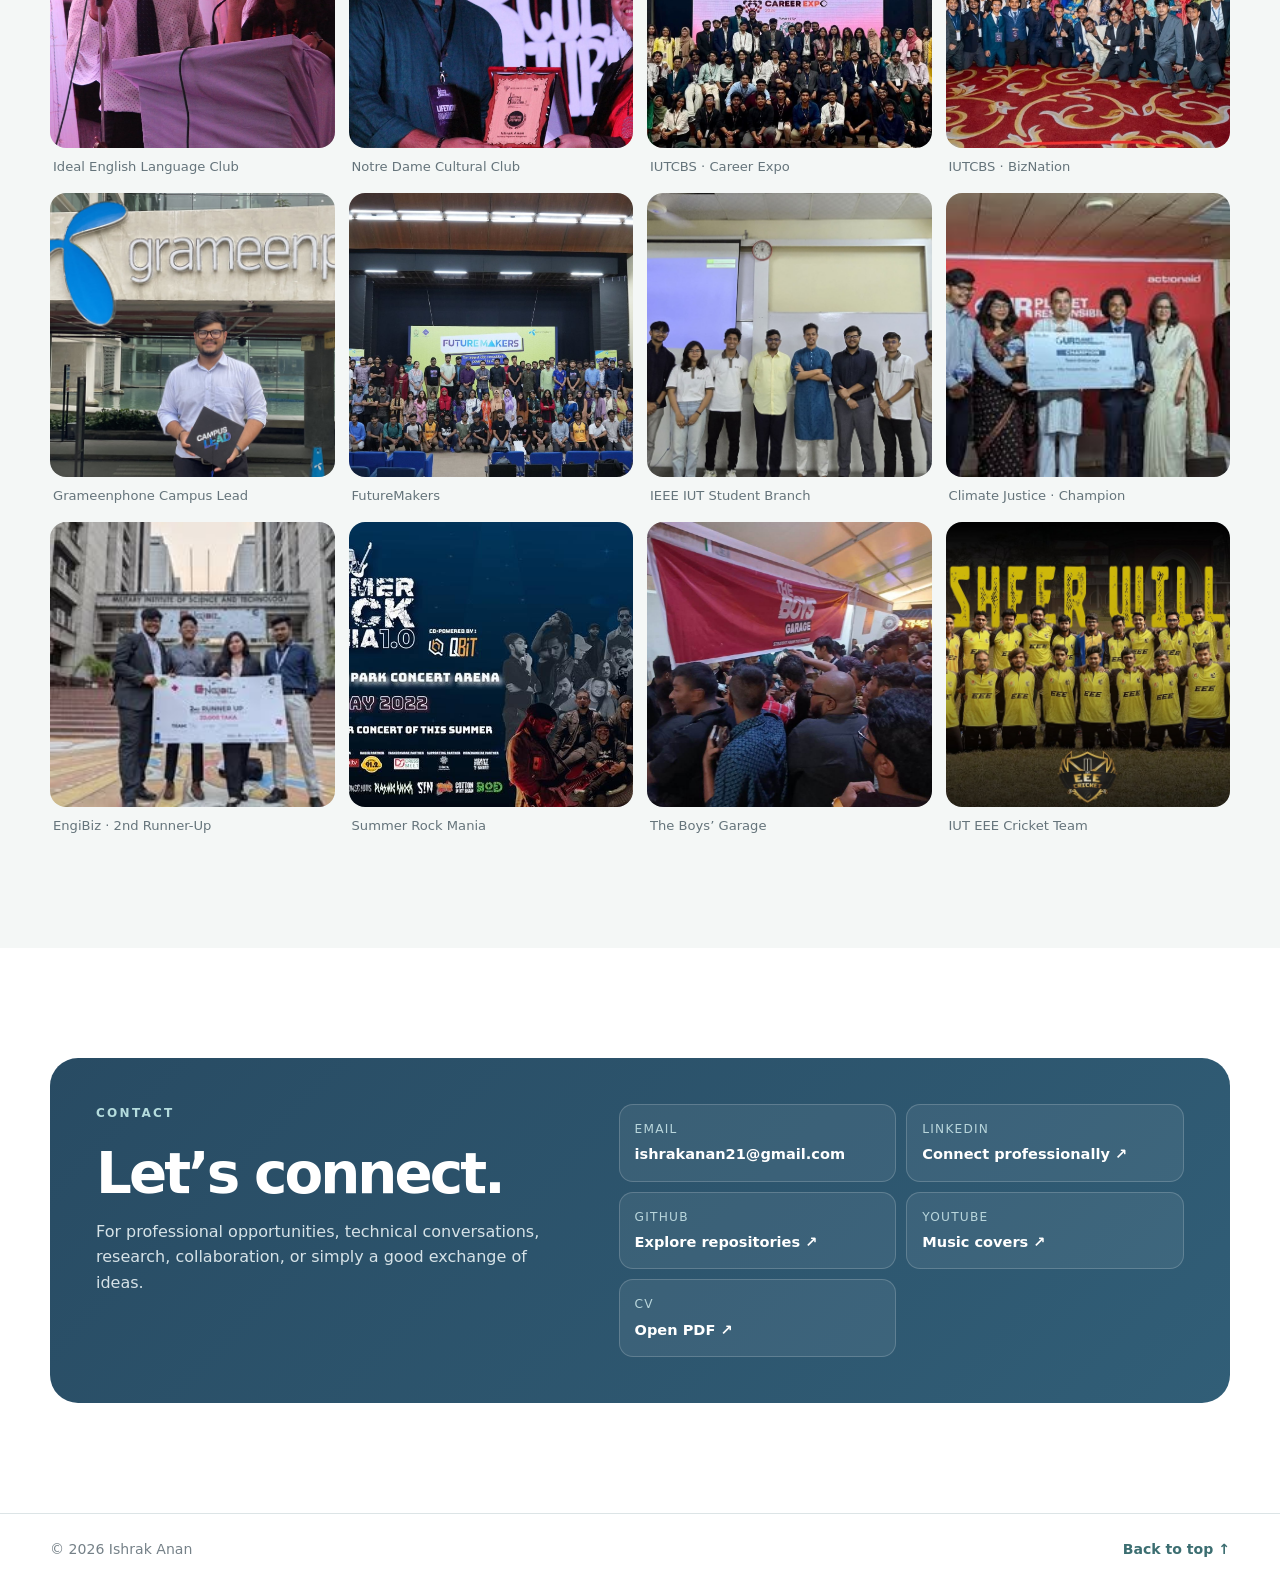
==== commit a381b129: "Add files via upload" ====
--- a/index.html
+++ b/index.html
@@ -3,12 +3,15 @@
 <head>
   <meta charset="UTF-8" />
   <meta name="viewport" content="width=device-width, initial-scale=1.0" />
-  <meta name="description" content="Personal portfolio of Ishrak Anan — engineering, research, leadership, experience, creative work, and achievements." />
-  <title>Ishrak Anan | Portfolio</title>
+  <meta name="description" content="Portfolio of Ishrak Anan — Electrical and Electronic Engineering graduate, technical project builder, researcher, leader, organizer, and creative." />
+  <meta name="theme-color" content="#284B63" />
+  <title>Ishrak Anan | Engineering, Leadership & Creative Portfolio</title>
   <link rel="stylesheet" href="css/style.css" />
 </head>
 <body>
-  <header class="site-header">
+  <a class="skip-link" href="#main">Skip to content</a>
+
+  <header class="site-header" id="top">
     <div class="container nav-wrap">
       <a class="brand" href="#home" aria-label="Ishrak Anan home">IA<span>.</span></a>
       <button class="menu-toggle" aria-label="Open navigation" aria-expanded="false">☰</button>
@@ -18,172 +21,415 @@
         <a href="#projects">Projects</a>
         <a href="#experience">Experience</a>
         <a href="#leadership">Leadership</a>
-        <a href="#music">Music</a>
+        <a href="#gallery">Gallery</a>
         <a href="#contact">Contact</a>
       </nav>
     </div>
   </header>
 
-  <main>
+  <main id="main">
     <section class="hero" id="home">
       <div class="container hero-grid">
-        <div>
-          <p class="eyebrow">Electrical & Electronic Engineering · IUT</p>
-          <h1>Ishrak Anan</h1>
-          <p class="hero-lead">Engineer, researcher, organizer, and creative — building across embedded systems, signal processing, machine learning, communication networks, and real-world leadership.</p>
+        <div class="hero-copy reveal">
+          <p class="eyebrow">Electrical & Electronic Engineering · Islamic University of Technology</p>
+          <h1>Ishrak<br />Anan</h1>
+          <p class="hero-lead">Engineer by training, organizer by instinct, and curious by nature.</p>
+          <p class="hero-sub">I work across embedded systems, signal processing, communications and technical research — while staying deeply involved in leadership, events, corporate engagement, sports, and creative pursuits.</p>
           <div class="hero-actions">
             <a class="btn btn-primary" href="#projects">Explore my work</a>
-            <a class="btn btn-secondary" href="https://github.com/Ishrak-Anan" target="_blank" rel="noreferrer">GitHub</a>
+            <a class="btn btn-secondary" href="assets/documents/Ishrak_Anan_CV.pdf" target="_blank" rel="noreferrer">View CV</a>
+            <a class="btn btn-ghost" href="https://github.com/Ishrak-Anan" target="_blank" rel="noreferrer">GitHub ↗</a>
           </div>
           <div class="focus-row" aria-label="Focus areas">
-            <span>Embedded Systems</span><span>Signal Processing</span><span>LEO NTN</span><span>Machine Learning</span>
-          </div>
-        </div>
-        <div class="hero-portrait-wrap" aria-label="Portrait of Ishrak Anan">
+            <span>Embedded Systems</span><span>MATLAB</span><span>Communication Systems</span><span>Leadership</span>
+          </div>
+        </div>
+
+        <div class="hero-portrait-wrap reveal">
           <div class="hero-portrait-frame">
-            <img class="hero-portrait" src="assets/images/ishrak-anan-profile.png" alt="Ishrak Anan in professional attire" />
+            <img class="hero-portrait" src="assets/images/ishrak-anan-profile.png" alt="Portrait of Ishrak Anan" />
           </div>
           <div class="hero-identity-card">
             <span class="identity-label">Engineering · Research · Leadership · Music</span>
-            <p>A portfolio documenting my academic journey, technical work, leadership, industry exposure, achievements, and creative pursuits.</p>
+            <p>A curated record of the technical work, people, responsibilities, experiences, and interests that have shaped my journey.</p>
           </div>
         </div>
       </div>
     </section>
 
     <section class="section" id="about">
-      <div class="container split">
-        <div>
-          <p class="section-kicker">About</p>
-          <h2>More than a technical résumé.</h2>
-        </div>
-        <div class="prose">
-          <p>I am an Electrical and Electronic Engineering graduate from the Islamic University of Technology (IUT). My work spans engineering research, microcontroller systems, simulation, electrical design, machine learning, student leadership, competitions, industry exposure, sports, and music.</p>
-          <p>This portfolio is being built as a curated record of that journey — technical where it needs to be, personal where it matters.</p>
-        </div>
-      </div>
-    </section>
-
-    <section class="section section-soft" id="academics">
-      <div class="container">
-        <p class="section-kicker">Academics</p>
-        <h2>Academic journey</h2>
-        <div class="timeline">
-          <article class="timeline-item">
-            <span class="timeline-dot"></span>
-            <div><p class="meta">SSC</p><h3>Ideal School and College</h3><p>Secondary education and the foundation of my academic journey.</p></div>
-          </article>
-          <article class="timeline-item">
-            <span class="timeline-dot"></span>
-            <div><p class="meta">HSC</p><h3>Notre Dame College</h3><p>Higher secondary education alongside growing involvement in cultural and leadership activities.</p></div>
-          </article>
-          <article class="timeline-item">
-            <span class="timeline-dot"></span>
-            <div><p class="meta">B.Sc. in EEE</p><h3>Islamic University of Technology (IUT)</h3><p>Electrical and Electronic Engineering with project work across embedded systems, DSP, communication networks, VLSI, electrical design, and computation.</p></div>
-          </article>
-        </div>
-      </div>
-    </section>
-
-    <section class="section" id="projects">
-      <div class="container">
-        <div class="section-head">
-          <div><p class="section-kicker">Projects & Research</p><h2>Selected technical work</h2></div>
-          <a class="text-link" href="https://github.com/Ishrak-Anan?tab=repositories" target="_blank" rel="noreferrer">View all repositories →</a>
-        </div>
-        <div class="cards cards-3">
-          <article class="project-card featured">
+      <div class="container about-grid">
+        <div class="reveal">
+          <p class="section-kicker">About me</p>
+          <h2>Curious by nature.<br />Serious about responsibility.</h2>
+          <div class="principle">Take ownership. Prepare early. Execute properly.</div>
+        </div>
+        <div class="prose reveal">
+          <p>I am an Electrical and Electronic Engineering graduate from the <strong>Islamic University of Technology</strong>, driven by curiosity, a strong sense of responsibility, and an interest in exploring beyond a single discipline.</p>
+          <p>During my undergraduate years, I particularly enjoyed embedded systems, microcontrollers, Arduino-based work, MATLAB, and communication systems. My undergraduate research on handover optimization for LEO non-terrestrial networks strengthened my interest in analytical and research-oriented engineering problems.</p>
+          <p>At the same time, I never wanted university life to be defined by academics alone. I pursued leadership, organizational work, business competitions, corporate engagement, sports, music, entrepreneurship, and large-scale campus events. Those experiences taught me how to work with people, stay composed under pressure, and carry responsibility from planning through execution.</p>
+          <p>At this stage, I am interested in entering a multinational or corporate environment where I can continue learning and combine my technical background with the leadership and management capabilities I have developed. I also remain open to postgraduate study abroad later in my career.</p>
+        </div>
+      </div>
+    </section>
+
+    <section class="section section-soft" id="journey">
+      <div class="container">
+        <div class="section-head reveal">
+          <div>
+            <p class="section-kicker">Journey</p>
+            <h2>A timeline of growth, exploration, and responsibility.</h2>
+          </div>
+        </div>
+        <div class="journey-line">
+          <article class="journey-item reveal">
+            <div class="journey-year">2009</div>
+            <div><h3>Ideal School & College</h3><p>Started a ten-year academic journey in the English Version. Cultural activities and club involvement later became an important part of school life.</p></div>
+          </article>
+          <article class="journey-item reveal">
+            <div class="journey-year">2019</div>
+            <div><h3>SSC · Merit Scholarship</h3><p>Completed SSC in Science with GPA 5.00 and received the SSC Examination 2019 Merit Scholarship (General Category).</p></div>
+          </article>
+          <article class="journey-item reveal">
+            <div class="journey-year">2019–21</div>
+            <div><h3>Notre Dame College</h3><p>A formative period that strengthened discipline, confidence, leadership, and social growth. Completed HSC in December 2021 with GPA 5.00.</p></div>
+          </article>
+          <article class="journey-item reveal">
+            <div class="journey-year">2022</div>
+            <div><h3>Islamic University of Technology</h3><p>Moved to residential university life in Gazipur and began a B.Sc. in Electrical and Electronic Engineering — alongside a much broader journey through projects, leadership, competitions, events, and sport.</p></div>
+          </article>
+          <article class="journey-item reveal">
+            <div class="journey-year">2025</div>
+            <div><h3>Corporate & leadership exposure</h3><p>Served as Grameenphone Campus Lead, advanced into senior student leadership roles, and completed industrial and technical training across manufacturing, power, research, and telecom environments.</p></div>
+          </article>
+          <article class="journey-item reveal">
+            <div class="journey-year">2026</div>
+            <div><h3>EEE Graduate · CGPA 3.89</h3><p>Completed the undergraduate journey in September 2026, carrying forward a portfolio that combines technical depth with leadership, operations, people, and creative interests.</p></div>
+          </article>
+        </div>
+      </div>
+    </section>
+
+    <section class="section" id="academics">
+      <div class="container">
+        <p class="section-kicker reveal">Academics</p>
+        <h2 class="reveal">Academic foundation</h2>
+        <div class="academic-grid">
+          <article class="academic-card reveal">
+            <p class="meta">2009–2019</p>
+            <h3>Ideal School & College</h3>
+            <p class="academic-sub">English Version · Science</p>
+            <div class="result-row"><span>SSC 2019</span><strong>GPA 5.00</strong></div>
+            <p>Served as a Sub-Executive of the Ideal English Language Club, contributed to the 2nd and 3rd National English Language Carnivals, and hosted the 2nd NELC. Also performed in official school and cultural programs.</p>
+          </article>
+          <article class="academic-card reveal">
+            <p class="meta">July 2019–December 2021</p>
+            <h3>Notre Dame College</h3>
+            <p class="academic-sub">Science</p>
+            <div class="result-row"><span>HSC 2021</span><strong>GPA 5.00</strong></div>
+            <p>Active in Notre Dame Cultural Club from the beginning and later served as President of Cultural Affairs. Helped organize the 6th and 7th National Cultural Jubilation and received Lifetime Membership in 2022.</p>
+          </article>
+          <article class="academic-card featured-academic reveal">
+            <p class="meta">August 2022–September 2026</p>
+            <h3>Islamic University of Technology</h3>
+            <p class="academic-sub">B.Sc. in Electrical and Electronic Engineering</p>
+            <div class="result-row"><span>CGPA</span><strong>3.89 / 4.00</strong></div>
+            <p>Completed undergraduate study with project work across embedded systems, signal processing, communication networks, machine learning, electrical design, computer architecture, and CMOS/VLSI.</p>
+            <div class="note-chip">OIC Scholarship · 2022–2026</div>
+          </article>
+        </div>
+      </div>
+    </section>
+
+    <section class="section section-dark" id="projects">
+      <div class="container">
+        <div class="section-head reveal">
+          <div>
+            <p class="section-kicker light">Projects & Research</p>
+            <h2>Selected technical work</h2>
+          </div>
+          <a class="text-link light-link" href="https://github.com/Ishrak-Anan?tab=repositories" target="_blank" rel="noreferrer">View all repositories →</a>
+        </div>
+        <div class="project-grid">
+          <article class="project-card project-feature reveal">
             <p class="meta">Undergraduate Thesis · LEO NTN</p>
             <h3>Multi-Criteria Handover Optimization</h3>
-            <p>Python-based evaluation of handover strategies for dense Low Earth Orbit non-terrestrial networks using Starlink TLE data.</p>
-            <a href="https://github.com/Ishrak-Anan/Undergraduate-Thesis-LEO-NTN-Handover-Optimization" target="_blank" rel="noreferrer">View project →</a>
-          </article>
-          <article class="project-card">
+            <p>Evaluated handover strategies for dense Low Earth Orbit non-terrestrial networks using real Starlink TLE data, Python, and Skyfield, with emphasis on the trade-off between connection stability and link quality.</p>
+            <div class="tag-row"><span>Python</span><span>Skyfield</span><span>LEO NTN</span><span>Research</span></div>
+            <a href="https://github.com/Ishrak-Anan/Undergraduate-Thesis-LEO-NTN-Handover-Optimization" target="_blank" rel="noreferrer">Explore thesis →</a>
+          </article>
+          <article class="project-card reveal">
             <p class="meta">Embedded Systems</p>
             <h3>DC Motor Speed Control — 8051</h3>
-            <p>Assembly-based motor control with PWM, direction control, LCD monitoring, keypad input, and protection logic.</p>
+            <p>Assembly-based motor control system with PWM speed control, direction control, keypad input, LCD monitoring, and safety logic in Proteus.</p>
             <a href="https://github.com/Ishrak-Anan/DC-Motor-Speed-Control-8051-Proteus" target="_blank" rel="noreferrer">View project →</a>
           </article>
-          <article class="project-card">
+          <article class="project-card reveal">
             <p class="meta">Signal Processing</p>
             <h3>Convolution & Correlation Visualizer</h3>
-            <p>Interactive MATLAB application for discrete and continuous convolution and correlation visualization.</p>
+            <p>Interactive MATLAB application for visualizing discrete and continuous convolution and correlation with step-by-step animation.</p>
             <a href="https://github.com/Ishrak-Anan/MATLAB-Convolution-Correlation-Visualizer" target="_blank" rel="noreferrer">View project →</a>
           </article>
-          <article class="project-card">
+          <article class="project-card reveal">
             <p class="meta">CMOS / VLSI</p>
             <h3>Smart Food Packaging Circuit</h3>
-            <p>CMOS NAND-based circuit designed in MicroWind and verified through extracted SPICE/PSpice simulation.</p>
+            <p>CMOS NAND-based circuit designed in MicroWind and verified through extracted SPICE/PSpice simulation and waveform analysis.</p>
             <a href="https://github.com/Ishrak-Anan/Power-CMOS-AI-Smart-Food-Packaging" target="_blank" rel="noreferrer">View project →</a>
           </article>
-          <article class="project-card">
+          <article class="project-card reveal">
             <p class="meta">Electrical Design</p>
             <h3>Building Electrical Design</h3>
-            <p>AutoCAD-based lighting, power distribution, conduit routing, switchboard, and distribution-board design.</p>
+            <p>AutoCAD-based lighting, power distribution, conduit routing, switchboard connections, and distribution-board design.</p>
             <a href="https://github.com/Ishrak-Anan/Electrical-Building-Design-AutoCAD" target="_blank" rel="noreferrer">View project →</a>
           </article>
-          <article class="project-card">
+          <article class="project-card reveal">
             <p class="meta">Computer Architecture</p>
             <h3>SAP-1 Architecture Computer Design</h3>
-            <p>Proteus-based implementation of a Simple-As-Possible computer architecture and core CPU modules.</p>
+            <p>Proteus-based design of a 6-bit Simple-As-Possible computer architecture demonstrating CPU components, memory interfacing, and control logic.</p>
             <a href="https://github.com/Ishrak-Anan/SAP-1-Architecture-Computer-Design" target="_blank" rel="noreferrer">View project →</a>
           </article>
         </div>
       </div>
     </section>
 
-    <section class="section section-dark" id="experience">
-      <div class="container">
-        <p class="section-kicker light">Experience</p>
-        <h2>Industry exposure & professional experience</h2>
-        <div class="cards cards-2 dark-cards">
-          <article><p class="meta">Professional Experience</p><h3>Campus Lead — Grameenphone</h3><p>Campus-facing leadership and engagement experience. Detailed role information will be added as the portfolio develops.</p></article>
-          <article><p class="meta">Industrial Exposure</p><h3>Power · Nuclear · Telecom · Manufacturing</h3><p>Industrial attachments and exposure involving Ghorashal Power Plant, BAEC, Robi, and Walton.</p></article>
-        </div>
-      </div>
-    </section>
-
-    <section class="section" id="leadership">
-      <div class="container">
-        <p class="section-kicker">Leadership & ECA</p>
-        <h2>Organizations, competitions, events & sport</h2>
+    <section class="section" id="experience">
+      <div class="container">
+        <p class="section-kicker reveal">Experience</p>
+        <h2 class="reveal">Corporate, industrial & technical exposure</h2>
+
+        <article class="experience-feature reveal">
+          <div class="experience-title">
+            <p class="meta">April 2025–May 2026</p>
+            <h3>Campus Lead — Grameenphone</h3>
+            <span class="role-chip">Corporate Engagement</span>
+          </div>
+          <div class="experience-body">
+            <p>Served as the primary liaison between Grameenphone and the university, coordinating campus engagement initiatives and collaborating with multiple corporate teams.</p>
+            <div class="metric-grid">
+              <div><strong>200+</strong><span>roadshow participants</span></div>
+              <div><strong>60+</strong><span>stakeholders & volunteers coordinated</span></div>
+              <div><strong>10</strong><span>FutureMakers teams managed</span></div>
+              <div><strong>2–3</strong><span>corporate departments engaged</span></div>
+            </div>
+            <a class="text-link" href="assets/certificates/grameenphone-campus-lead.pdf" target="_blank" rel="noreferrer">View certificate →</a>
+          </div>
+        </article>
+
+        <div class="industrial-grid">
+          <article class="industrial-card reveal">
+            <p class="meta">28 September 2025 · Kaliakoir, Gazipur</p>
+            <h3>Walton Hi-Tech Industries</h3>
+            <p>Observed air-conditioner and refrigerator manufacturing lines, quality-control processes, and shop-floor workflow management in a large-scale production environment.</p>
+          </article>
+          <article class="industrial-card reveal">
+            <p class="meta">4–9 October 2025 · Palash, Narsingdi</p>
+            <h3>Ghorashal Power Plant — BPDB</h3>
+            <p>Observed power-generation processes, water-treatment systems, turbines, generators, plant-level equipment, and maintenance practices. The attachment included technical instruction followed by written and viva assessments.</p>
+            <a class="text-link" href="assets/certificates/ghorashal-training.pdf" target="_blank" rel="noreferrer">View certificate →</a>
+          </article>
+          <article class="industrial-card reveal">
+            <p class="meta">12–16 October 2025 · Savar</p>
+            <h3>Bangladesh Atomic Energy Commission</h3>
+            <p>Completed multidisciplinary training with lectures and hands-on demonstrations spanning machine learning, AI, VLSI, topological insulators, spintronics, quantum electronics, microcontrollers, robotics, solar cells, fabrication, and electronic prototyping.</p>
+            <a class="text-link" href="assets/certificates/baec-training.pdf" target="_blank" rel="noreferrer">View certificate →</a>
+          </article>
+          <article class="industrial-card reveal">
+            <p class="meta">18 October 2025</p>
+            <h3>Robi Axiata PLC</h3>
+            <p>Gained industry exposure to telecommunications infrastructure, network operations, and operational management within a major telecom organization.</p>
+          </article>
+        </div>
+      </div>
+    </section>
+
+    <section class="section section-soft" id="leadership">
+      <div class="container">
+        <p class="section-kicker reveal">Leadership & ECA</p>
+        <h2 class="reveal">Leadership grew through doing.</h2>
+        <p class="section-intro reveal">From school clubs to university societies and large-scale events, I learned most by taking responsibility, working with people, and solving practical problems under real deadlines.</p>
+
         <div class="leadership-grid">
-          <article><strong>IUTCBS</strong><span>Vice President</span></article>
-          <article><strong>IEEE IUT Student Branch</strong><span>Joint Secretary</span></article>
-          <article><strong>Notre Dame Cultural Club</strong><span>President</span></article>
-          <article><strong>Ideal English Language Club</strong><span>Sub-Executive</span></article>
-          <article><strong>Business Competitions</strong><span>EngiBiz · Climate Justice Idea Competition</span></article>
-          <article><strong>Creative & Sports</strong><span>Summer Rock Mania · The Boys' Garage · IUT EEE Cricket Team</span></article>
-        </div>
-      </div>
-    </section>
-
-    <section class="section section-soft" id="music">
+          <article class="lead-card reveal">
+            <p class="meta">2022–Present</p>
+            <h3>IUT Career and Business Society</h3>
+            <p class="role">Vice President · December 2025–Present</p>
+            <p>Progressed from General Member to Sub-Executive, Assistant Joint Secretary, and Vice President. Worked across major initiatives including Intern, CaseBites, NeoTalk, BizNation, and Career Expo.</p>
+          </article>
+          <article class="lead-card reveal">
+            <p class="meta">2022–Present</p>
+            <h3>IEEE IUT Student Branch</h3>
+            <p class="role">Joint Secretary · November 2025–Present</p>
+            <p>Contributed to student-branch operations and events, including EEE Day 2025 and professional-development activities.</p>
+          </article>
+          <article class="lead-card reveal">
+            <p class="meta">June 2021–April 2022</p>
+            <h3>Notre Dame Cultural Club</h3>
+            <p class="role">President of Cultural Affairs</p>
+            <p>Helped organize the 6th and 7th National Cultural Jubilation. Received Lifetime Membership in 2022 in recognition of contribution and leadership.</p>
+          </article>
+          <article class="lead-card reveal">
+            <p class="meta">School years</p>
+            <h3>Ideal English Language Club</h3>
+            <p class="role">Sub-Executive</p>
+            <p>Contributed to the 2nd and 3rd National English Language Carnivals and hosted the 2nd NELC, alongside regular cultural involvement.</p>
+            <a class="text-link" href="assets/certificates/ielc-certificate.pdf" target="_blank" rel="noreferrer">View certificate →</a>
+          </article>
+        </div>
+
+        <div class="initiative-grid">
+          <article class="initiative-card reveal">
+            <p class="meta">2022 · Major Event</p>
+            <h3>Summer Rock Mania</h3>
+            <p>Co-organized a large-scale open-air concert featuring <strong>8 leading Bangladeshi bands</strong> and attracting <strong>1,000+ attendees</strong>. Coordinated with 8+ sponsors and partners, contributing to approximately BDT 4–5 lakh in sponsorship and ticket revenue.</p>
+          </article>
+          <article class="initiative-card reveal">
+            <p class="meta">Founded 2023 · Entrepreneurship</p>
+            <h3>The Boys’ Garage</h3>
+            <p>Co-founded a food startup with seven friends. Contributed primarily to marketing strategy and ideation while supporting operations and logistics. Helped grow its Facebook community to <strong>700+ followers</strong> and operate stalls at two major international concerts at ICCB in 2024.</p>
+          </article>
+          <article class="initiative-card reveal">
+            <p class="meta">2022–2024 · Sport</p>
+            <h3>IUT EEE Cricket Team</h3>
+            <p>Played as a batsman in two inter-department tournaments, finishing runner-up in one. The team became an important source of discipline, team spirit, and close friendships.</p>
+          </article>
+          <article class="initiative-card reveal">
+            <p class="meta">Campus Life</p>
+            <h3>Events beyond formal roles</h3>
+            <p>Actively contributed to university life through Freshers, Farewell, OIC Day, excursions, and other campus initiatives — often supporting organization, coordination, and logistics.</p>
+          </article>
+        </div>
+      </div>
+    </section>
+
+    <section class="section" id="awards">
+      <div class="container">
+        <p class="section-kicker reveal">Awards & Recognition</p>
+        <h2 class="reveal">Academic merit, leadership, and competition achievements.</h2>
+        <div class="award-groups">
+          <div class="award-group reveal">
+            <h3>Scholarships & Academic Recognition</h3>
+            <article class="award-item"><div><strong>OIC Scholarship</strong><span>Islamic University of Technology · 2022–2026</span><p>Awarded based on admission-test merit. Covered approximately 75% of the total undergraduate study cost, including tuition and residential expenses.</p></div></article>
+            <article class="award-item"><div><strong>SSC Examination 2019 Merit Scholarship</strong><span>Board of Intermediate and Secondary Education, Dhaka</span><p>General Category scholarship awarded on the basis of SSC academic performance.</p></div><a href="assets/certificates/ssc-merit-scholarship.pdf" target="_blank" rel="noreferrer">Certificate ↗</a></article>
+            <article class="award-item"><div><strong>Krishibid Institution Bangladesh — Merit Scholarship</strong><span>2023</span><p>Awarded in recognition of academic achievement.</p></div><a href="assets/certificates/kib-merit-scholarship.pdf" target="_blank" rel="noreferrer">Certificate ↗</a></article>
+          </div>
+          <div class="award-group reveal">
+            <h3>Leadership & Competition Recognition</h3>
+            <article class="award-item"><div><strong>Lifetime Membership</strong><span>Notre Dame Cultural Club · 2022</span><p>Awarded in recognition of sustained contribution and leadership within the club.</p></div></article>
+            <article class="award-item"><div><strong>Champion — Climate Justice Idea Competition</strong><span>The Daily Star × ActionAid</span></div><a href="assets/certificates/climate-justice-champion.pdf" target="_blank" rel="noreferrer">Certificate ↗</a></article>
+            <article class="award-item"><div><strong>2nd Runner-Up — SHESTEM Presents EngiBiz</strong><span>MIST Career Club</span></div></article>
+          </div>
+        </div>
+      </div>
+    </section>
+
+    <section class="section section-dark" id="skills">
+      <div class="container">
+        <p class="section-kicker light reveal">Skills</p>
+        <h2 class="reveal">Technical familiarity backed by project work.</h2>
+        <div class="skill-grid">
+          <article class="skill-card reveal">
+            <h3>Core technical tools</h3>
+            <div class="skill-tags"><span>MATLAB</span><span>Proteus</span><span>PSpice</span><span>Emu8086</span><span>Python</span></div>
+            <p>Tools I have used confidently across academic projects, laboratory work, simulation, analysis, and research.</p>
+          </article>
+          <article class="skill-card reveal">
+            <h3>Project exposure</h3>
+            <div class="skill-tags"><span>Arduino</span><span>8051 Assembly</span><span>AutoCAD</span><span>MicroWind</span></div>
+            <p>Hands-on familiarity developed through embedded-system, electrical-design, and VLSI-related coursework and projects.</p>
+          </article>
+          <article class="skill-card reveal">
+            <h3>Productivity & communication</h3>
+            <div class="skill-tags"><span>Microsoft Office</span><span>PowerPoint</span><span>Excel</span><span>Canva</span></div>
+            <p>Used extensively for presentations, coordination, event planning, analysis, and professional communication.</p>
+          </article>
+          <article class="skill-card reveal">
+            <h3>Professional strengths</h3>
+            <div class="skill-tags"><span>Leadership</span><span>Event Management</span><span>Stakeholder Coordination</span><span>Team Management</span><span>Communication</span><span>Presentation</span><span>Problem Solving</span><span>Logistics</span></div>
+          </article>
+        </div>
+      </div>
+    </section>
+
+    <section class="section" id="music">
       <div class="container music-grid">
+        <div class="music-copy reveal">
+          <p class="section-kicker">Music & Creative Interests</p>
+          <h2>A personal passion, kept alongside everything else.</h2>
+          <p>Music has been part of my life from an early age. I began learning guitar around Class 8 and continue to play primarily for personal enjoyment. I sing, play guitar, and record covers of songs I connect with.</p>
+          <p>I have performed at school, college, the Islamic University of Technology, and other events, with my IUT performances being particularly meaningful to me.</p>
+          <a class="btn btn-primary" href="https://www.youtube.com/@ishrakanan21" target="_blank" rel="noreferrer">Visit my YouTube channel ↗</a>
+        </div>
+        <figure class="music-photo reveal">
+          <img src="assets/gallery/music.jpg" alt="Ishrak Anan performing music" loading="lazy" />
+          <figcaption>Guitar, vocals, and covers — a creative space outside engineering.</figcaption>
+        </figure>
+      </div>
+    </section>
+
+    <section class="section section-soft" id="gallery">
+      <div class="container">
+        <div class="section-head reveal">
+          <div>
+            <p class="section-kicker">Gallery</p>
+            <h2>People, places, projects, and moments.</h2>
+          </div>
+          <p class="gallery-note">A curated preview — the full archive can grow over time.</p>
+        </div>
+        <div class="gallery-filters reveal" role="group" aria-label="Gallery filters">
+          <button class="filter-btn active" data-filter="all">All</button>
+          <button class="filter-btn" data-filter="leadership">Leadership</button>
+          <button class="filter-btn" data-filter="corporate">Corporate</button>
+          <button class="filter-btn" data-filter="competition">Competitions</button>
+          <button class="filter-btn" data-filter="creative">Creative</button>
+          <button class="filter-btn" data-filter="sports">Sports</button>
+        </div>
+        <div class="gallery-grid">
+          <figure class="gallery-item reveal" data-category="leadership"><button class="gallery-open" data-full="assets/gallery/ielc.jpg" data-caption="Ideal English Language Club"><img src="assets/gallery/ielc.jpg" alt="Ideal English Language Club" loading="lazy" /></button><figcaption>Ideal English Language Club</figcaption></figure>
+          <figure class="gallery-item reveal" data-category="leadership"><button class="gallery-open" data-full="assets/gallery/ndcc-lifetime.jpg" data-caption="Notre Dame Cultural Club — Lifetime Membership"><img src="assets/gallery/ndcc-lifetime.jpg" alt="Notre Dame Cultural Club Lifetime Membership" loading="lazy" /></button><figcaption>Notre Dame Cultural Club</figcaption></figure>
+          <figure class="gallery-item reveal" data-category="leadership"><button class="gallery-open" data-full="assets/gallery/iutcbs-career-expo.jpg" data-caption="IUTCBS — Career Expo"><img src="assets/gallery/iutcbs-career-expo.jpg" alt="IUTCBS Career Expo" loading="lazy" /></button><figcaption>IUTCBS · Career Expo</figcaption></figure>
+          <figure class="gallery-item reveal" data-category="leadership"><button class="gallery-open" data-full="assets/gallery/iutcbs-biznation.jpg" data-caption="IUTCBS — BizNation"><img src="assets/gallery/iutcbs-biznation.jpg" alt="IUTCBS BizNation" loading="lazy" /></button><figcaption>IUTCBS · BizNation</figcaption></figure>
+          <figure class="gallery-item reveal" data-category="corporate"><button class="gallery-open" data-full="assets/gallery/grameenphone.jpg" data-caption="Grameenphone Campus Lead"><img src="assets/gallery/grameenphone.jpg" alt="Grameenphone Campus Lead activity" loading="lazy" /></button><figcaption>Grameenphone Campus Lead</figcaption></figure>
+          <figure class="gallery-item reveal" data-category="corporate"><button class="gallery-open" data-full="assets/gallery/futuremakers.jpg" data-caption="Grameenphone FutureMakers"><img src="assets/gallery/futuremakers.jpg" alt="FutureMakers event" loading="lazy" /></button><figcaption>FutureMakers</figcaption></figure>
+          <figure class="gallery-item reveal" data-category="leadership"><button class="gallery-open" data-full="assets/gallery/ieee.jpg" data-caption="IEEE IUT Student Branch"><img src="assets/gallery/ieee.jpg" alt="IEEE IUT Student Branch event" loading="lazy" /></button><figcaption>IEEE IUT Student Branch</figcaption></figure>
+          <figure class="gallery-item reveal" data-category="competition"><button class="gallery-open" data-full="assets/gallery/climate-justice.jpg" data-caption="Climate Justice Idea Competition"><img src="assets/gallery/climate-justice.jpg" alt="Climate Justice Idea Competition" loading="lazy" /></button><figcaption>Climate Justice · Champion</figcaption></figure>
+          <figure class="gallery-item reveal" data-category="competition"><button class="gallery-open" data-full="assets/gallery/engibiz.jpg" data-caption="EngiBiz"><img src="assets/gallery/engibiz.jpg" alt="EngiBiz business competition" loading="lazy" /></button><figcaption>EngiBiz · 2nd Runner-Up</figcaption></figure>
+          <figure class="gallery-item reveal" data-category="creative"><button class="gallery-open" data-full="assets/gallery/rock-mania.jpg" data-caption="Summer Rock Mania"><img src="assets/gallery/rock-mania.jpg" alt="Summer Rock Mania" loading="lazy" /></button><figcaption>Summer Rock Mania</figcaption></figure>
+          <figure class="gallery-item reveal" data-category="creative"><button class="gallery-open" data-full="assets/gallery/boys-garage.jpg" data-caption="The Boys' Garage"><img src="assets/gallery/boys-garage.jpg" alt="The Boys Garage food startup" loading="lazy" /></button><figcaption>The Boys’ Garage</figcaption></figure>
+          <figure class="gallery-item reveal" data-category="sports"><button class="gallery-open" data-full="assets/gallery/cricket.jpg" data-caption="IUT EEE Cricket Team"><img src="assets/gallery/cricket.jpg" alt="IUT EEE Cricket Team" loading="lazy" /></button><figcaption>IUT EEE Cricket Team</figcaption></figure>
+        </div>
+      </div>
+    </section>
+
+    <section class="section" id="contact">
+      <div class="container contact-card reveal">
         <div>
-          <p class="section-kicker">Music</p>
-          <h2>A creative side of my journey.</h2>
-          <p>Music has remained an important part of my life alongside engineering and leadership. This section will eventually feature selected performances, event memories, and my YouTube channel.</p>
-          <span class="btn btn-disabled" aria-disabled="true">YouTube link coming next</span>
-        </div>
-        <div class="music-mark">♫</div>
-      </div>
-    </section>
-
-    <section class="section" id="contact">
-      <div class="container contact-card">
-        <div><p class="section-kicker">Contact</p><h2>Let's connect.</h2><p>For professional, research, technical, or collaborative conversations.</p></div>
+          <p class="section-kicker">Contact</p>
+          <h2>Let’s connect.</h2>
+          <p>For professional opportunities, technical conversations, research, collaboration, or simply a good exchange of ideas.</p>
+        </div>
         <div class="contact-links">
-          <a href="https://www.linkedin.com/in/ishrak-anan-001616283/" target="_blank" rel="noreferrer">LinkedIn</a>
-          <a href="https://github.com/Ishrak-Anan" target="_blank" rel="noreferrer">GitHub</a>
+          <a href="mailto:ishrakanan21@gmail.com"><span>Email</span><strong>ishrakanan21@gmail.com</strong></a>
+          <a href="https://www.linkedin.com/in/ishrak-anan-001616283/" target="_blank" rel="noreferrer"><span>LinkedIn</span><strong>Connect professionally ↗</strong></a>
+          <a href="https://github.com/Ishrak-Anan" target="_blank" rel="noreferrer"><span>GitHub</span><strong>Explore repositories ↗</strong></a>
+          <a href="https://www.youtube.com/@ishrakanan21" target="_blank" rel="noreferrer"><span>YouTube</span><strong>Music covers ↗</strong></a>
+          <a href="assets/documents/Ishrak_Anan_CV.pdf" target="_blank" rel="noreferrer"><span>CV</span><strong>Open PDF ↗</strong></a>
         </div>
       </div>
     </section>
   </main>
 
   <footer>
-    <div class="container footer-inner"><span>© <span id="year"></span> Ishrak Anan</span><span>Built with GitHub Pages</span></div>
+    <div class="container footer-inner">
+      <span>© <span id="year"></span> Ishrak Anan</span>
+      <a href="#top">Back to top ↑</a>
+    </div>
   </footer>
+
+  <div class="lightbox" id="lightbox" aria-hidden="true" role="dialog" aria-label="Gallery image viewer">
+    <button class="lightbox-close" aria-label="Close image viewer">×</button>
+    <img src="" alt="" />
+    <p></p>
+  </div>
 
   <script src="js/main.js"></script>
 </body>
--- a/css/style.css
+++ b/css/style.css
@@ -1,13 +1,126 @@
-:root {
+:root{
   --graphite:#353535;
   --teal:#3C6E71;
   --white:#FFFFFF;
   --dust:#D9D9D9;
   --blue:#284B63;
-  --soft:#F5F6F5;
-  --ink:#22292c;
-  --max:1160px;
+  --ink:#1f2f3a;
+  --muted:#61707a;
+  --soft:#F4F7F6;
+  --soft-blue:#EEF3F5;
+  --line:#DCE4E6;
+  --shadow:0 18px 50px rgba(40,75,99,.10);
+  --radius:20px;
+  --container:1180px;
 }
-*{box-sizing:border-box}html{scroll-behavior:smooth}body{margin:0;font-family:Inter,ui-sans-serif,system-ui,-apple-system,BlinkMacSystemFont,"Segoe UI",sans-serif;color:var(--graphite);background:var(--white);line-height:1.6}a{color:inherit}.container{width:min(var(--max),calc(100% - 40px));margin:0 auto}.site-header{position:sticky;top:0;z-index:20;background:rgba(255,255,255,.94);backdrop-filter:blur(12px);border-bottom:1px solid rgba(217,217,217,.7)}.nav-wrap{height:74px;display:flex;align-items:center;justify-content:space-between}.brand{text-decoration:none;font-size:1.35rem;font-weight:800;letter-spacing:-.04em;color:var(--blue)}.brand span{color:var(--teal)}.nav{display:flex;gap:26px}.nav a{text-decoration:none;font-size:.92rem;color:#49545a}.nav a:hover{color:var(--teal)}.menu-toggle{display:none;border:0;background:none;font-size:1.5rem;color:var(--blue)}.hero{padding:94px 0 82px;background:linear-gradient(135deg,#fff 0%,#f7f9f8 55%,#edf3f3 100%)}.hero-grid{display:grid;grid-template-columns:1.35fr .65fr;gap:70px;align-items:center}.eyebrow,.section-kicker,.meta{text-transform:uppercase;letter-spacing:.14em;font-size:.76rem;font-weight:750;color:var(--teal)}h1{font-size:clamp(3.4rem,8vw,6.6rem);line-height:.95;letter-spacing:-.065em;margin:14px 0 24px;color:var(--blue)}h2{font-size:clamp(2rem,4vw,3.5rem);line-height:1.05;letter-spacing:-.045em;color:var(--blue);margin:10px 0 28px}h3{font-size:1.25rem;line-height:1.25;color:var(--ink);margin:8px 0 10px}.hero-lead{font-size:1.18rem;max-width:760px;color:#526067}.hero-actions{display:flex;gap:12px;margin:30px 0}.btn{display:inline-flex;align-items:center;justify-content:center;padding:12px 19px;border-radius:9px;text-decoration:none;font-weight:700;font-size:.92rem}.btn-primary{background:var(--blue);color:#fff}.btn-primary:hover{background:var(--teal)}.btn-secondary{border:1px solid var(--dust);background:#fff;color:var(--blue)}.btn-disabled{background:#e9eceb;color:#7b8589}.focus-row{display:flex;flex-wrap:wrap;gap:9px;margin-top:26px}.focus-row span{border:1px solid #d9e1e0;border-radius:999px;padding:6px 11px;font-size:.8rem;background:rgba(255,255,255,.7)}.hero-portrait-wrap{position:relative;max-width:430px;justify-self:end}.hero-portrait-frame{background:linear-gradient(145deg,#f8fbfa,#e8f0f0);border:1px solid #dfe7e5;border-radius:28px;overflow:hidden;box-shadow:0 24px 60px rgba(40,75,99,.14)}.hero-portrait{display:block;width:100%;height:auto;aspect-ratio:1/1;object-fit:cover;object-position:center top}.hero-identity-card{position:relative;margin:-42px 22px 0;background:var(--blue);color:#fff;border-radius:18px;padding:20px 22px;box-shadow:0 16px 34px rgba(40,75,99,.18)}.identity-label{display:block;color:#bfe0dd;font-size:.72rem;font-weight:800;letter-spacing:.12em;text-transform:uppercase;margin-bottom:8px}.hero-identity-card p{margin:0;color:#eef4f5;font-size:.93rem;line-height:1.55}.section{padding:88px 0}.section-soft{background:var(--soft)}.split{display:grid;grid-template-columns:.85fr 1.15fr;gap:80px}.prose{font-size:1.06rem;color:#566168}.timeline{display:grid;gap:0;border-left:1px solid var(--dust);margin-left:10px}.timeline-item{position:relative;padding:6px 0 34px 34px}.timeline-dot{position:absolute;left:-7px;top:13px;width:13px;height:13px;border-radius:50%;background:var(--teal);box-shadow:0 0 0 6px var(--soft)}.timeline-item p{margin:4px 0;color:#667177}.section-head{display:flex;align-items:end;justify-content:space-between;gap:30px}.text-link{color:var(--teal);font-weight:700;text-decoration:none;margin-bottom:30px}.cards{display:grid;gap:18px}.cards-3{grid-template-columns:repeat(3,1fr)}.cards-2{grid-template-columns:repeat(2,1fr)}.project-card,.dark-cards article{border:1px solid #e1e5e4;border-radius:15px;padding:25px;background:#fff;transition:.2s ease}.project-card:hover{transform:translateY(-3px);box-shadow:0 14px 36px rgba(40,75,99,.08)}.project-card.featured{border-top:4px solid var(--teal)}.project-card p{color:#667177}.project-card a{color:var(--blue);font-weight:750;text-decoration:none}.section-dark{background:var(--blue);color:#fff}.section-dark h2,.section-dark h3{color:#fff}.section-kicker.light{color:#b8dddd}.dark-cards article{background:rgba(255,255,255,.07);border-color:rgba(255,255,255,.15)}.dark-cards p{color:#dae4e8}.leadership-grid{display:grid;grid-template-columns:repeat(3,1fr);gap:14px}.leadership-grid article{padding:22px;border:1px solid #e1e5e4;border-radius:13px;display:flex;flex-direction:column;gap:4px}.leadership-grid strong{color:var(--blue)}.leadership-grid span{color:#68747a;font-size:.92rem}.music-grid{display:grid;grid-template-columns:1.2fr .8fr;align-items:center;gap:50px}.music-mark{min-height:280px;border-radius:22px;background:linear-gradient(145deg,var(--teal),var(--blue));color:white;display:grid;place-items:center;font-size:8rem}.contact-card{border-top:1px solid var(--dust);display:flex;justify-content:space-between;align-items:flex-end;gap:40px}.contact-links{display:flex;gap:12px}.contact-links a{padding:11px 16px;border:1px solid var(--dust);border-radius:9px;text-decoration:none;color:var(--blue);font-weight:700}footer{border-top:1px solid var(--dust);padding:26px 0;color:#7a8489;font-size:.88rem}.footer-inner{display:flex;justify-content:space-between}
-@media(max-width:900px){.nav{display:none;position:absolute;top:74px;left:0;right:0;background:#fff;padding:24px 20px;border-bottom:1px solid var(--dust);flex-direction:column}.nav.open{display:flex}.menu-toggle{display:block}.hero-grid,.split,.music-grid{grid-template-columns:1fr}.hero-portrait-wrap{max-width:560px;justify-self:start}.cards-3,.leadership-grid{grid-template-columns:repeat(2,1fr)}.section-head{align-items:start;flex-direction:column}.text-link{margin-top:-18px}}
-@media(max-width:620px){.container{width:min(100% - 28px,var(--max))}.hero{padding:64px 0}.section{padding:66px 0}.cards-3,.cards-2,.leadership-grid{grid-template-columns:1fr}.hero-actions,.contact-links{flex-wrap:wrap}.contact-card{align-items:flex-start;flex-direction:column}.footer-inner{flex-direction:column;gap:6px}h1{font-size:3.5rem}}
+
+*{box-sizing:border-box}
+html{scroll-behavior:smooth}
+body{margin:0;background:var(--white);color:var(--graphite);font-family:Inter,ui-sans-serif,system-ui,-apple-system,BlinkMacSystemFont,"Segoe UI",sans-serif;line-height:1.6;-webkit-font-smoothing:antialiased}
+a{color:inherit}
+img{max-width:100%;display:block}
+button,input{font:inherit}
+.container{width:min(var(--container),calc(100% - 48px));margin-inline:auto}
+.skip-link{position:fixed;left:12px;top:-100px;z-index:999;background:var(--blue);color:#fff;padding:10px 14px;border-radius:8px;text-decoration:none}.skip-link:focus{top:12px}
+
+.site-header{position:sticky;top:0;z-index:100;background:rgba(255,255,255,.92);backdrop-filter:blur(16px);border-top:3px solid var(--blue);border-bottom:1px solid rgba(217,217,217,.65);transition:box-shadow .25s ease}
+.site-header.scrolled{box-shadow:0 10px 30px rgba(40,75,99,.08)}
+.nav-wrap{height:76px;display:flex;align-items:center;justify-content:space-between;gap:28px}
+.brand{font-size:1.45rem;font-weight:900;letter-spacing:-.04em;text-decoration:none;color:var(--blue)}
+.brand span{color:var(--teal)}
+.nav{display:flex;align-items:center;gap:28px}
+.nav a{text-decoration:none;color:#4c5a63;font-size:.98rem;font-weight:550;transition:color .2s ease}
+.nav a:hover,.nav a:focus{color:var(--blue)}
+.menu-toggle{display:none;border:0;background:transparent;color:var(--blue);font-size:1.5rem;cursor:pointer}
+
+.hero{min-height:calc(100vh - 79px);display:grid;align-items:center;background:linear-gradient(110deg,#fff 0%,#fff 56%,#f2f7f7 100%);padding:72px 0}
+.hero-grid{display:grid;grid-template-columns:1fr .88fr;gap:80px;align-items:center}
+.eyebrow,.section-kicker{margin:0 0 22px;text-transform:uppercase;letter-spacing:.19em;font-size:.75rem;font-weight:800;color:var(--teal)}
+.hero h1{margin:0;color:var(--blue);font-size:clamp(4.3rem,9vw,7.8rem);line-height:.86;letter-spacing:-.075em}
+.hero-lead{font-size:1.55rem;line-height:1.35;color:var(--ink);margin:30px 0 10px;max-width:680px;font-weight:650}
+.hero-sub{font-size:1.08rem;color:#52616a;max-width:690px;margin:0 0 28px}
+.hero-actions{display:flex;flex-wrap:wrap;gap:12px;margin:28px 0}
+.btn{display:inline-flex;align-items:center;justify-content:center;text-decoration:none;border-radius:11px;padding:13px 19px;font-weight:750;border:1px solid transparent;transition:transform .2s ease,box-shadow .2s ease,background .2s ease}
+.btn:hover{transform:translateY(-2px)}
+.btn-primary{background:var(--blue);color:#fff;box-shadow:0 10px 25px rgba(40,75,99,.16)}
+.btn-primary:hover{box-shadow:0 14px 30px rgba(40,75,99,.22)}
+.btn-secondary{background:#fff;color:var(--blue);border-color:var(--line)}
+.btn-ghost{background:transparent;color:var(--teal);padding-inline:8px}
+.focus-row{display:flex;gap:9px;flex-wrap:wrap;margin-top:32px}
+.focus-row span,.tag-row span,.note-chip,.role-chip{border:1px solid var(--line);background:#fff;border-radius:999px;padding:7px 11px;font-size:.82rem;color:#42515a}
+.hero-portrait-wrap{position:relative}
+.hero-portrait-frame{background:#fff;border-radius:30px 30px 8px 30px;overflow:hidden;box-shadow:var(--shadow);border:1px solid rgba(217,217,217,.55)}
+.hero-portrait{width:100%;aspect-ratio:1/1;object-fit:cover}
+.hero-identity-card{margin-top:16px;padding:0 4px}
+.identity-label{color:var(--blue);font-weight:800;font-size:.95rem}
+.hero-identity-card p{margin:7px 0 0;color:#64727a;font-size:.96rem}
+
+.section{padding:110px 0}
+.section-soft{background:var(--soft)}
+.section-dark{background:var(--blue);color:#fff}
+.section-kicker.light{color:#a8d0d1}
+h2{font-size:clamp(2.2rem,4.4vw,4.25rem);letter-spacing:-.052em;line-height:1.02;margin:0 0 34px;color:var(--blue)}
+.section-dark h2{color:#fff}
+h3{letter-spacing:-.025em;line-height:1.15}
+.section-intro{max-width:850px;color:var(--muted);font-size:1.08rem;margin-top:-12px;margin-bottom:42px}
+.section-head{display:flex;align-items:end;justify-content:space-between;gap:24px;margin-bottom:32px}.section-head h2{margin-bottom:0}
+.text-link{color:var(--teal);font-weight:800;text-decoration:none}.text-link:hover{text-decoration:underline}.light-link{color:#c7e5e5}
+.meta{font-size:.75rem;letter-spacing:.11em;text-transform:uppercase;font-weight:800;color:var(--teal);margin:0 0 10px}
+
+.about-grid{display:grid;grid-template-columns:.8fr 1.2fr;gap:96px;align-items:start}
+.about-grid h2{margin-bottom:22px}
+.principle{display:inline-block;background:var(--soft-blue);border-left:4px solid var(--teal);padding:15px 18px;color:var(--blue);font-weight:800;border-radius:0 10px 10px 0}
+.prose{font-size:1.08rem;color:#52616a}.prose p{margin:0 0 18px}.prose strong{color:var(--ink)}
+
+.journey-line{position:relative;margin-top:54px;padding-left:36px}.journey-line:before{content:"";position:absolute;left:10px;top:7px;bottom:18px;width:2px;background:linear-gradient(var(--teal),rgba(60,110,113,.15))}
+.journey-item{position:relative;display:grid;grid-template-columns:120px 1fr;gap:30px;padding:0 0 42px}.journey-item:before{content:"";position:absolute;left:-33px;top:6px;width:13px;height:13px;background:#fff;border:4px solid var(--teal);border-radius:50%;box-shadow:0 0 0 5px var(--soft)}
+.journey-year{font-size:1rem;color:var(--teal);font-weight:900}.journey-item h3{font-size:1.45rem;color:var(--blue);margin:0 0 7px}.journey-item p{margin:0;color:#607078;max-width:780px}
+
+.academic-grid{display:grid;grid-template-columns:repeat(3,1fr);gap:22px}
+.academic-card{border:1px solid var(--line);border-radius:var(--radius);padding:30px;background:#fff;transition:transform .22s ease,box-shadow .22s ease}.academic-card:hover{transform:translateY(-4px);box-shadow:var(--shadow)}
+.academic-card h3{font-size:1.55rem;color:var(--blue);margin:0 0 8px}.academic-sub{color:#6a7880;margin:0 0 20px}.academic-card>p:last-of-type{color:#5a6870}
+.featured-academic{background:linear-gradient(155deg,#fff 0%,#f3f8f8 100%);border-color:#b8d0d1}
+.result-row{display:flex;justify-content:space-between;align-items:center;border-top:1px solid var(--line);border-bottom:1px solid var(--line);padding:13px 0;margin:16px 0}.result-row strong{color:var(--blue)}
+.note-chip{display:inline-flex;margin-top:14px;background:var(--soft-blue);border-color:#c6dddd;color:var(--teal);font-weight:800}
+
+.project-grid{display:grid;grid-template-columns:repeat(3,1fr);gap:18px}.project-card{background:rgba(255,255,255,.07);border:1px solid rgba(255,255,255,.14);border-radius:var(--radius);padding:27px;min-height:290px;display:flex;flex-direction:column;transition:transform .22s ease,background .22s ease}.project-card:hover{transform:translateY(-4px);background:rgba(255,255,255,.11)}
+.project-card h3{font-size:1.5rem;margin:0 0 13px;color:#fff}.project-card p:not(.meta){color:#d7e1e6;margin:0 0 20px}.project-card a{margin-top:auto;color:#bfe2e2;font-weight:800;text-decoration:none}.project-card a:hover{text-decoration:underline}.project-card .meta{color:#9bc7c8}
+.project-feature{grid-column:span 2;background:linear-gradient(145deg,rgba(60,110,113,.5),rgba(255,255,255,.07))}.project-feature h3{font-size:2rem}.tag-row{display:flex;flex-wrap:wrap;gap:8px;margin-bottom:20px}.tag-row span{background:rgba(255,255,255,.08);border-color:rgba(255,255,255,.16);color:#eaf2f4}
+
+.experience-feature{display:grid;grid-template-columns:.72fr 1.28fr;gap:50px;padding:38px;border:1px solid var(--line);border-radius:24px;background:linear-gradient(145deg,#fff,#f3f8f8);box-shadow:0 14px 40px rgba(40,75,99,.07);margin:40px 0 24px}.experience-title h3{font-size:2.15rem;color:var(--blue);margin:0 0 14px}.role-chip{display:inline-flex;background:#fff;color:var(--teal);font-weight:800}.experience-body>p{color:#56656d;margin-top:0}.metric-grid{display:grid;grid-template-columns:repeat(4,1fr);gap:12px;margin:23px 0}.metric-grid div{background:#fff;border:1px solid var(--line);border-radius:14px;padding:16px}.metric-grid strong{display:block;color:var(--blue);font-size:1.45rem}.metric-grid span{display:block;color:#6b7980;font-size:.78rem;line-height:1.35;margin-top:4px}
+.industrial-grid{display:grid;grid-template-columns:repeat(2,1fr);gap:18px}.industrial-card{border:1px solid var(--line);border-radius:var(--radius);padding:27px;background:#fff}.industrial-card h3{color:var(--blue);font-size:1.45rem;margin:0 0 12px}.industrial-card p:not(.meta){color:#5b6a72}.industrial-card .text-link{display:inline-block;margin-top:7px}
+
+.leadership-grid,.initiative-grid{display:grid;grid-template-columns:repeat(2,1fr);gap:18px}.leadership-grid{margin-bottom:18px}.lead-card,.initiative-card{background:#fff;border:1px solid var(--line);border-radius:var(--radius);padding:28px}.lead-card h3,.initiative-card h3{font-size:1.5rem;color:var(--blue);margin:0 0 7px}.role{color:var(--teal);font-weight:800;margin:0 0 14px}.lead-card p:last-of-type,.initiative-card p:last-child{color:#5e6c74}.initiative-card{background:linear-gradient(145deg,#fff,#f8fbfb)}
+
+.award-groups{display:grid;grid-template-columns:1fr 1fr;gap:28px}.award-group{border:1px solid var(--line);border-radius:var(--radius);padding:28px}.award-group>h3{color:var(--blue);font-size:1.55rem;margin:0 0 8px}.award-item{display:flex;align-items:flex-start;justify-content:space-between;gap:18px;padding:20px 0;border-top:1px solid var(--line)}.award-item:first-of-type{margin-top:14px}.award-item strong{display:block;color:var(--ink);font-size:1.02rem}.award-item span{display:block;color:var(--teal);font-size:.84rem;font-weight:750;margin-top:3px}.award-item p{color:#69777e;font-size:.92rem;margin:7px 0 0}.award-item>a{white-space:nowrap;color:var(--teal);font-size:.83rem;font-weight:800;text-decoration:none}.award-item>a:hover{text-decoration:underline}
+
+.skill-grid{display:grid;grid-template-columns:repeat(2,1fr);gap:18px}.skill-card{border:1px solid rgba(255,255,255,.15);background:rgba(255,255,255,.06);border-radius:var(--radius);padding:28px}.skill-card h3{color:#fff;font-size:1.45rem;margin:0 0 18px}.skill-card p{color:#d5dfe3;margin-bottom:0}.skill-tags{display:flex;flex-wrap:wrap;gap:8px}.skill-tags span{border:1px solid rgba(255,255,255,.17);background:rgba(255,255,255,.08);border-radius:999px;padding:8px 11px;color:#f2f7f8;font-size:.84rem}
+
+.music-grid{display:grid;grid-template-columns:1.05fr .95fr;gap:70px;align-items:center}.music-copy p:not(.section-kicker){color:#5c6a72;font-size:1.05rem}.music-photo{margin:0}.music-photo img{width:100%;max-height:520px;object-fit:cover;border-radius:26px;box-shadow:var(--shadow)}.music-photo figcaption{color:#77848a;font-size:.86rem;margin-top:10px}
+
+.gallery-note{color:#6c797f;margin:0}.gallery-filters{display:flex;flex-wrap:wrap;gap:9px;margin:30px 0 22px}.filter-btn{border:1px solid var(--line);background:#fff;color:#52616a;border-radius:999px;padding:9px 14px;cursor:pointer;font-weight:700;transition:.2s ease}.filter-btn:hover,.filter-btn.active{background:var(--blue);border-color:var(--blue);color:#fff}
+.gallery-grid{display:grid;grid-template-columns:repeat(4,1fr);gap:14px}.gallery-item{margin:0;transition:opacity .2s ease,transform .2s ease}.gallery-item.is-hidden{display:none}.gallery-open{display:block;width:100%;border:0;padding:0;background:transparent;cursor:zoom-in;border-radius:16px;overflow:hidden}.gallery-open img{width:100%;aspect-ratio:1/1;object-fit:cover;transition:transform .35s ease}.gallery-open:hover img{transform:scale(1.035)}.gallery-item figcaption{font-size:.82rem;color:#65747b;margin:8px 3px 2px}
+.lightbox{position:fixed;inset:0;z-index:500;background:rgba(15,25,31,.92);display:none;place-items:center;padding:45px}.lightbox.open{display:grid}.lightbox img{max-width:min(1200px,92vw);max-height:80vh;border-radius:14px;box-shadow:0 24px 70px rgba(0,0,0,.35)}.lightbox p{color:#fff;margin:12px 0 0;text-align:center}.lightbox-close{position:absolute;right:24px;top:18px;border:0;background:transparent;color:#fff;font-size:2.2rem;cursor:pointer}
+
+.contact-card{background:linear-gradient(135deg,var(--blue),#315e77);color:#fff;border-radius:28px;padding:46px;display:grid;grid-template-columns:.9fr 1.1fr;gap:60px}.contact-card h2{color:#fff;margin-bottom:14px}.contact-card .section-kicker{color:#b4dcdd}.contact-card p{color:#d6e2e7}.contact-links{display:grid;grid-template-columns:1fr 1fr;gap:10px}.contact-links a{text-decoration:none;border:1px solid rgba(255,255,255,.18);background:rgba(255,255,255,.07);border-radius:14px;padding:15px;transition:background .2s ease,transform .2s ease}.contact-links a:hover{background:rgba(255,255,255,.12);transform:translateY(-2px)}.contact-links span{display:block;color:#b9d6dc;font-size:.76rem;text-transform:uppercase;letter-spacing:.1em}.contact-links strong{display:block;color:#fff;margin-top:3px;font-size:.91rem}
+
+footer{border-top:1px solid var(--line);padding:24px 0;color:#758188;font-size:.88rem}.footer-inner{display:flex;justify-content:space-between;gap:20px}.footer-inner a{text-decoration:none;color:var(--teal);font-weight:700}
+
+.reveal{opacity:0;transform:translateY(18px);transition:opacity .6s ease,transform .6s ease}.reveal.visible{opacity:1;transform:none}
+
+@media (max-width:1000px){
+  .hero{min-height:auto}.hero-grid,.about-grid,.music-grid,.experience-feature,.contact-card{grid-template-columns:1fr;gap:42px}.hero-grid{grid-template-columns:1fr .8fr;gap:40px}.hero h1{font-size:clamp(4rem,10vw,6.5rem)}
+  .academic-grid,.project-grid{grid-template-columns:repeat(2,1fr)}.project-feature{grid-column:span 2}.metric-grid{grid-template-columns:repeat(2,1fr)}.gallery-grid{grid-template-columns:repeat(3,1fr)}
+}
+
+@media (max-width:780px){
+  .container{width:min(100% - 32px,var(--container))}.nav-wrap{height:68px}.menu-toggle{display:block}.nav{position:absolute;left:16px;right:16px;top:72px;display:none;flex-direction:column;align-items:stretch;gap:0;background:#fff;border:1px solid var(--line);border-radius:16px;padding:8px;box-shadow:var(--shadow)}.nav.open{display:flex}.nav a{padding:11px 12px;border-radius:9px}.nav a:hover{background:var(--soft)}
+  .hero{padding:48px 0 70px}.hero-grid{grid-template-columns:1fr}.hero-portrait-wrap{max-width:540px}.hero h1{font-size:clamp(4.1rem,22vw,6.5rem)}.hero-lead{font-size:1.3rem}.section{padding:80px 0}
+  .about-grid,.academic-grid,.project-grid,.industrial-grid,.leadership-grid,.initiative-grid,.award-groups,.skill-grid,.music-grid,.contact-card{grid-template-columns:1fr}.project-feature{grid-column:auto}.section-head{align-items:start;flex-direction:column}.journey-item{grid-template-columns:1fr;gap:6px}.journey-year{font-size:.85rem}.experience-feature{padding:26px}.metric-grid{grid-template-columns:1fr 1fr}.gallery-grid{grid-template-columns:repeat(2,1fr)}.contact-links{grid-template-columns:1fr}.footer-inner{flex-direction:column}
+}
+
+@media (max-width:480px){
+  .hero-actions{align-items:stretch}.btn{width:100%}.btn-ghost{width:auto}.metric-grid{grid-template-columns:1fr}.gallery-grid{grid-template-columns:1fr 1fr}.contact-card{padding:30px 22px}.lightbox{padding:24px}
+}
+
+@media (prefers-reduced-motion:reduce){html{scroll-behavior:auto}.reveal{opacity:1;transform:none;transition:none}.btn,.project-card,.academic-card,.gallery-open img{transition:none}}
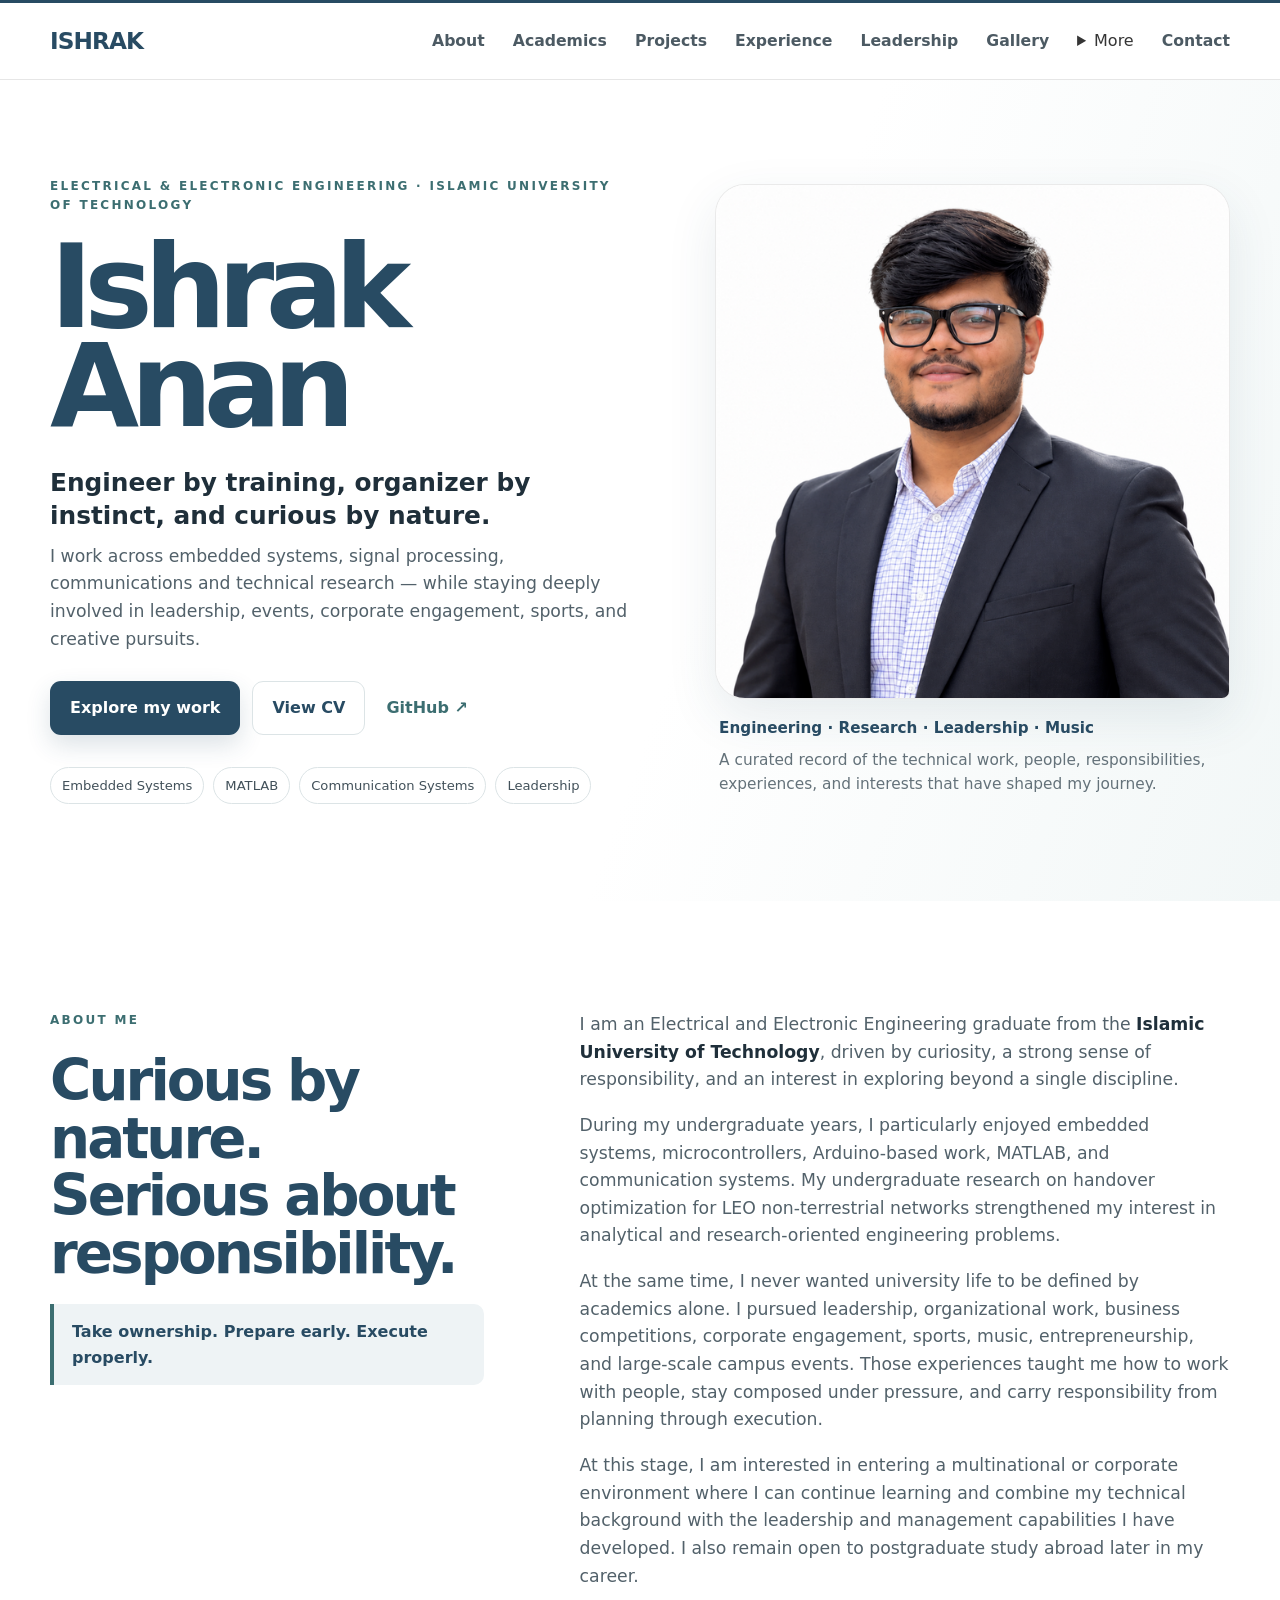
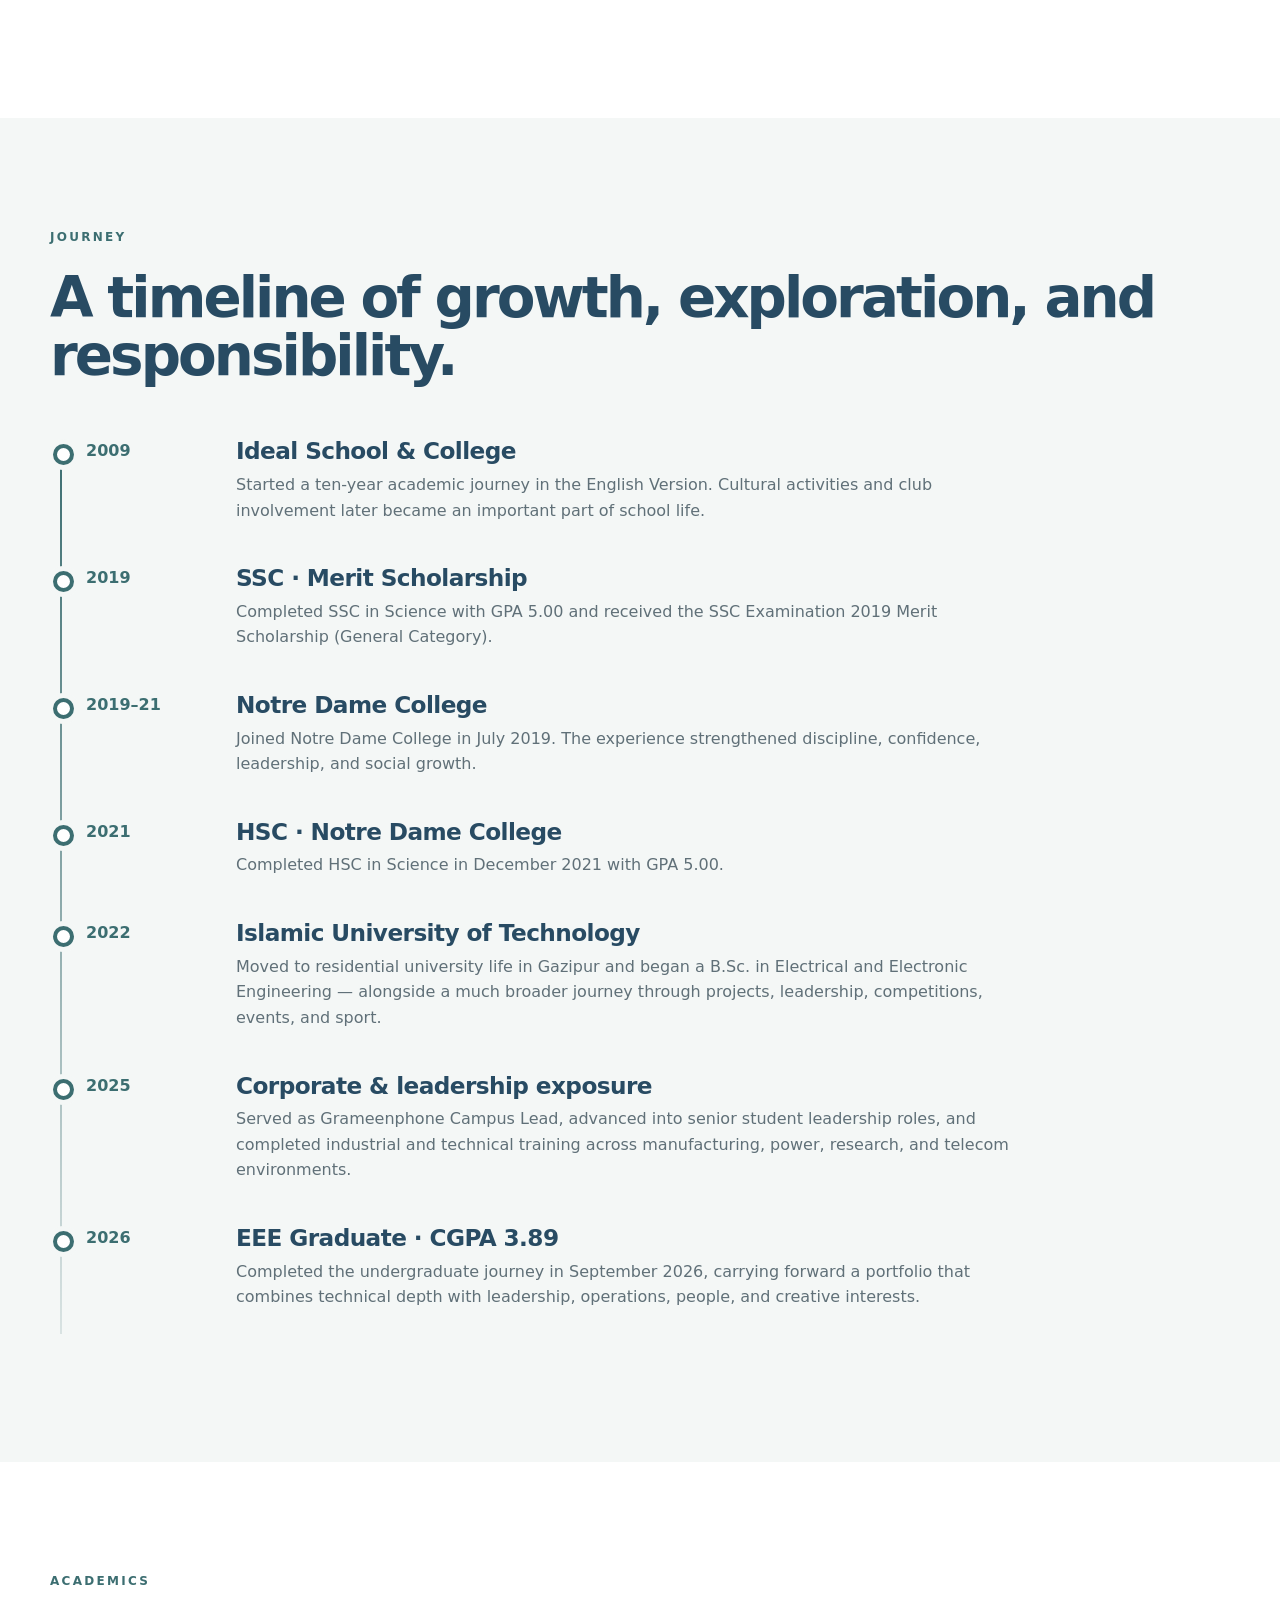
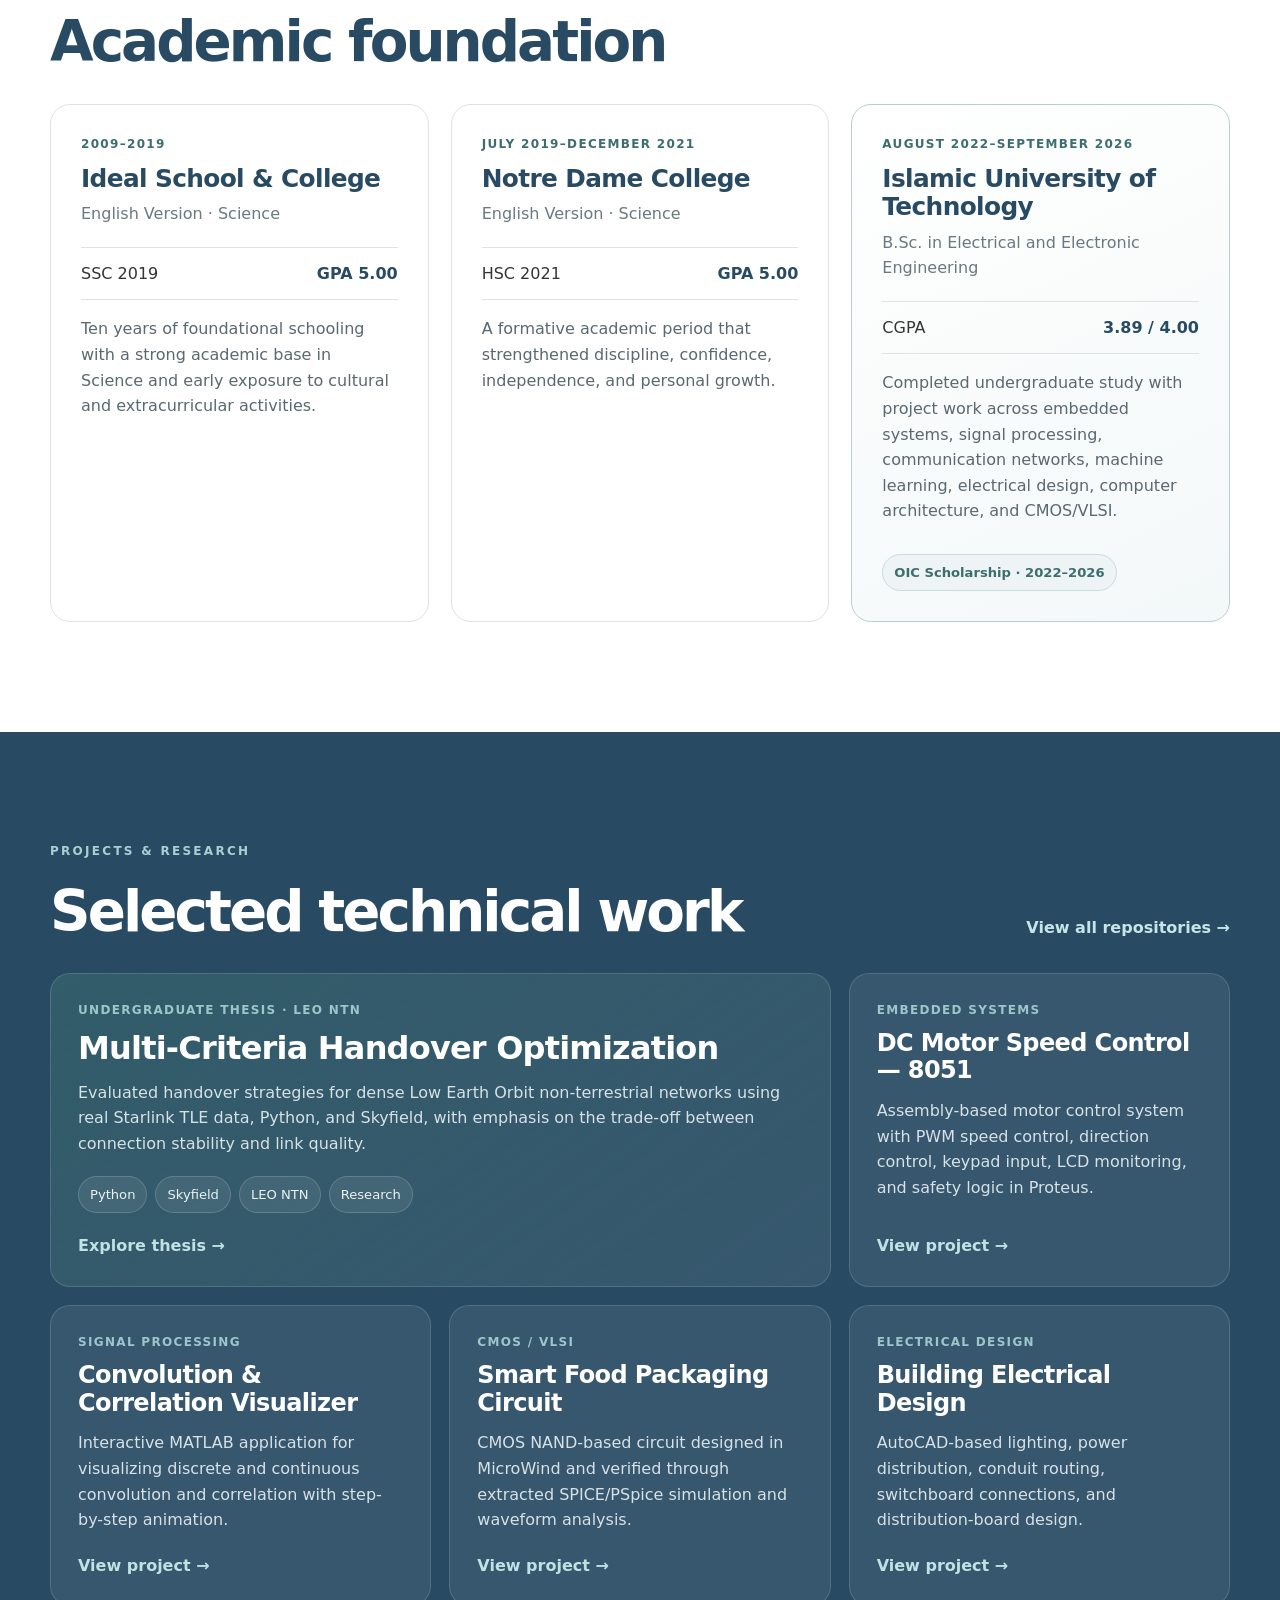
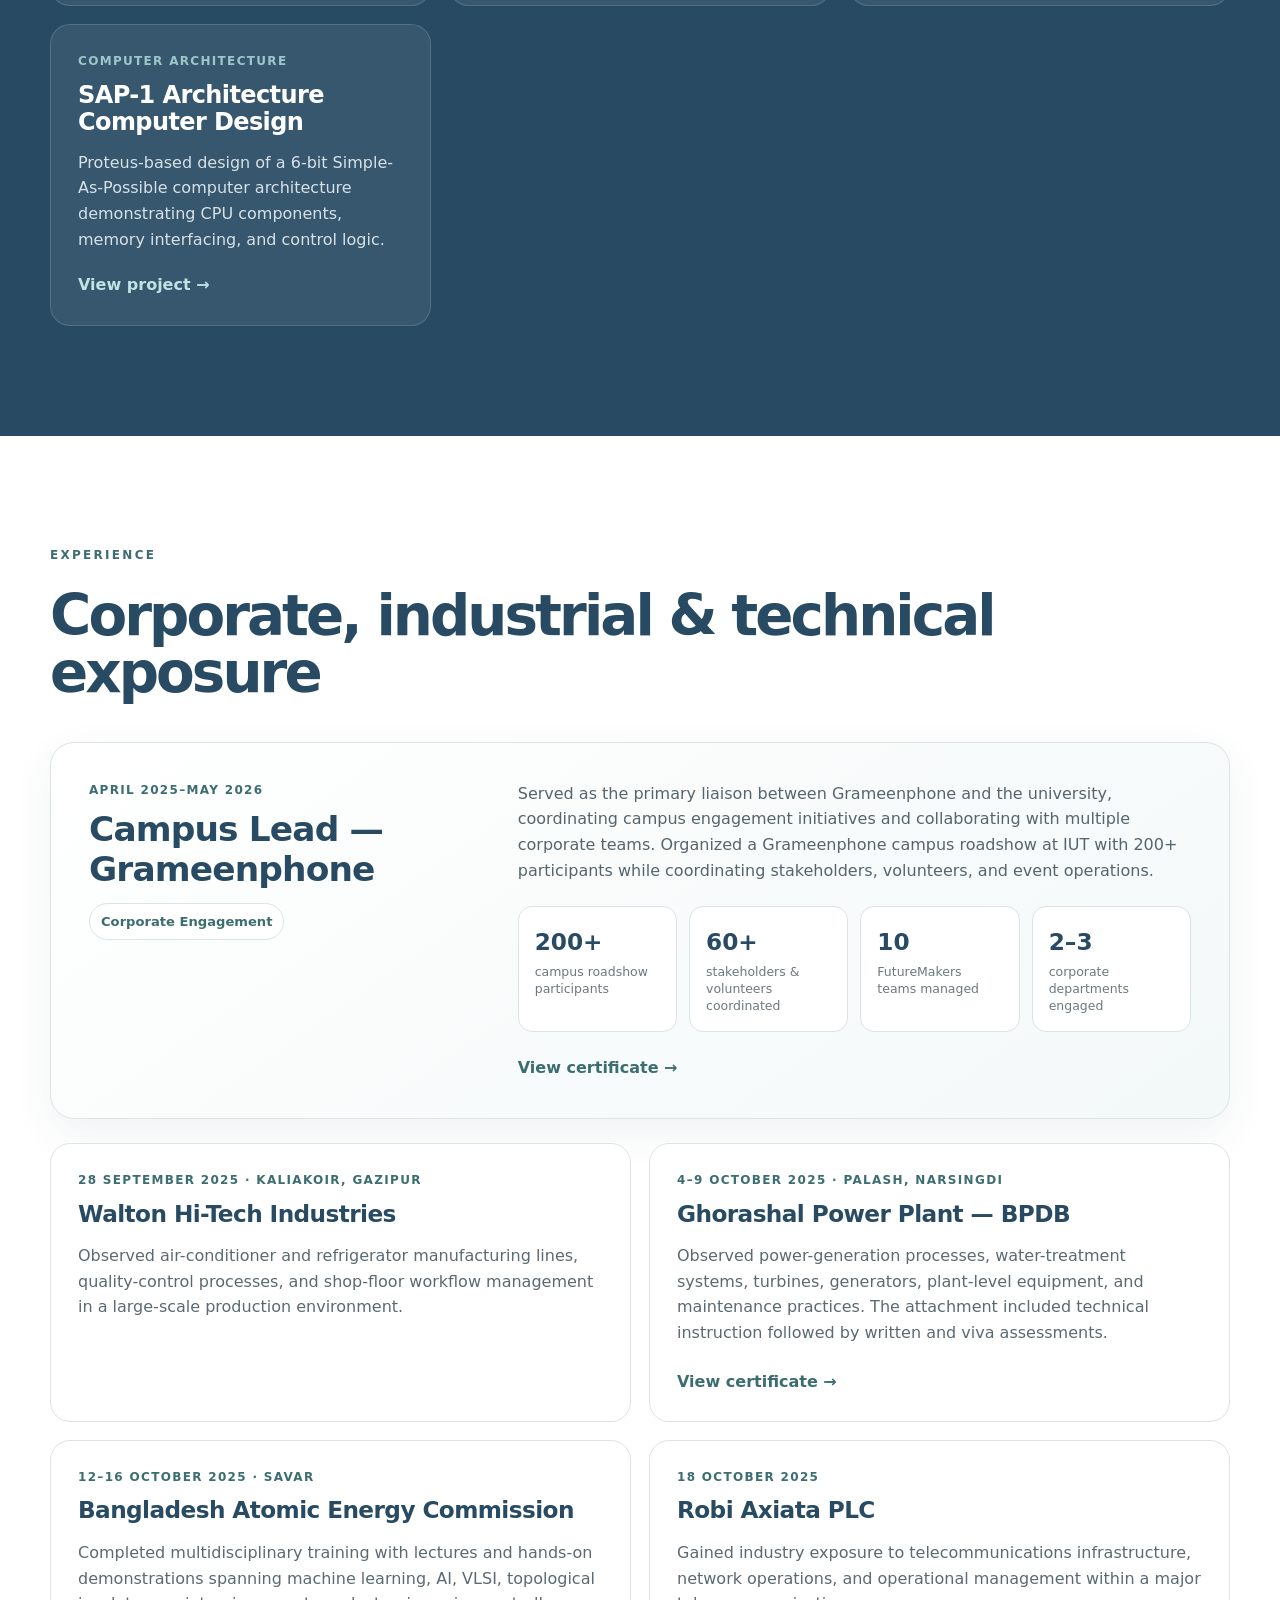
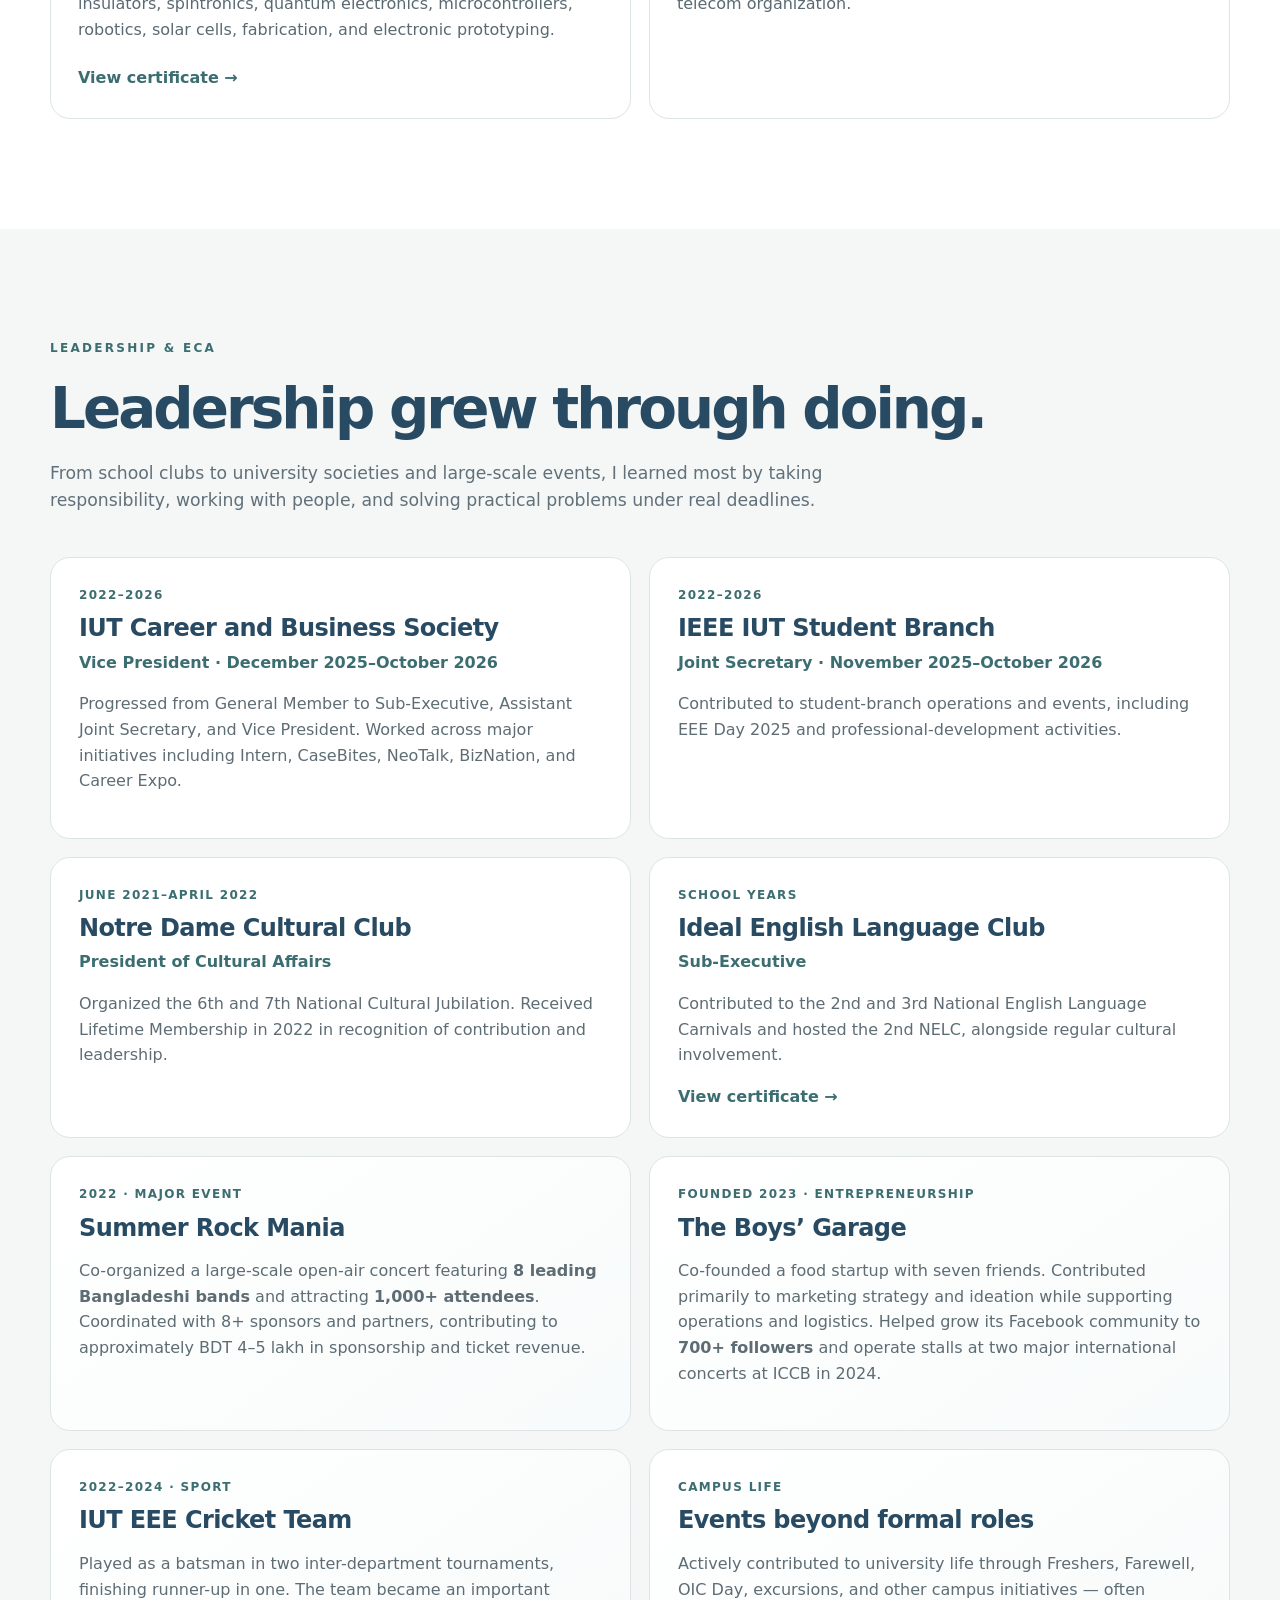
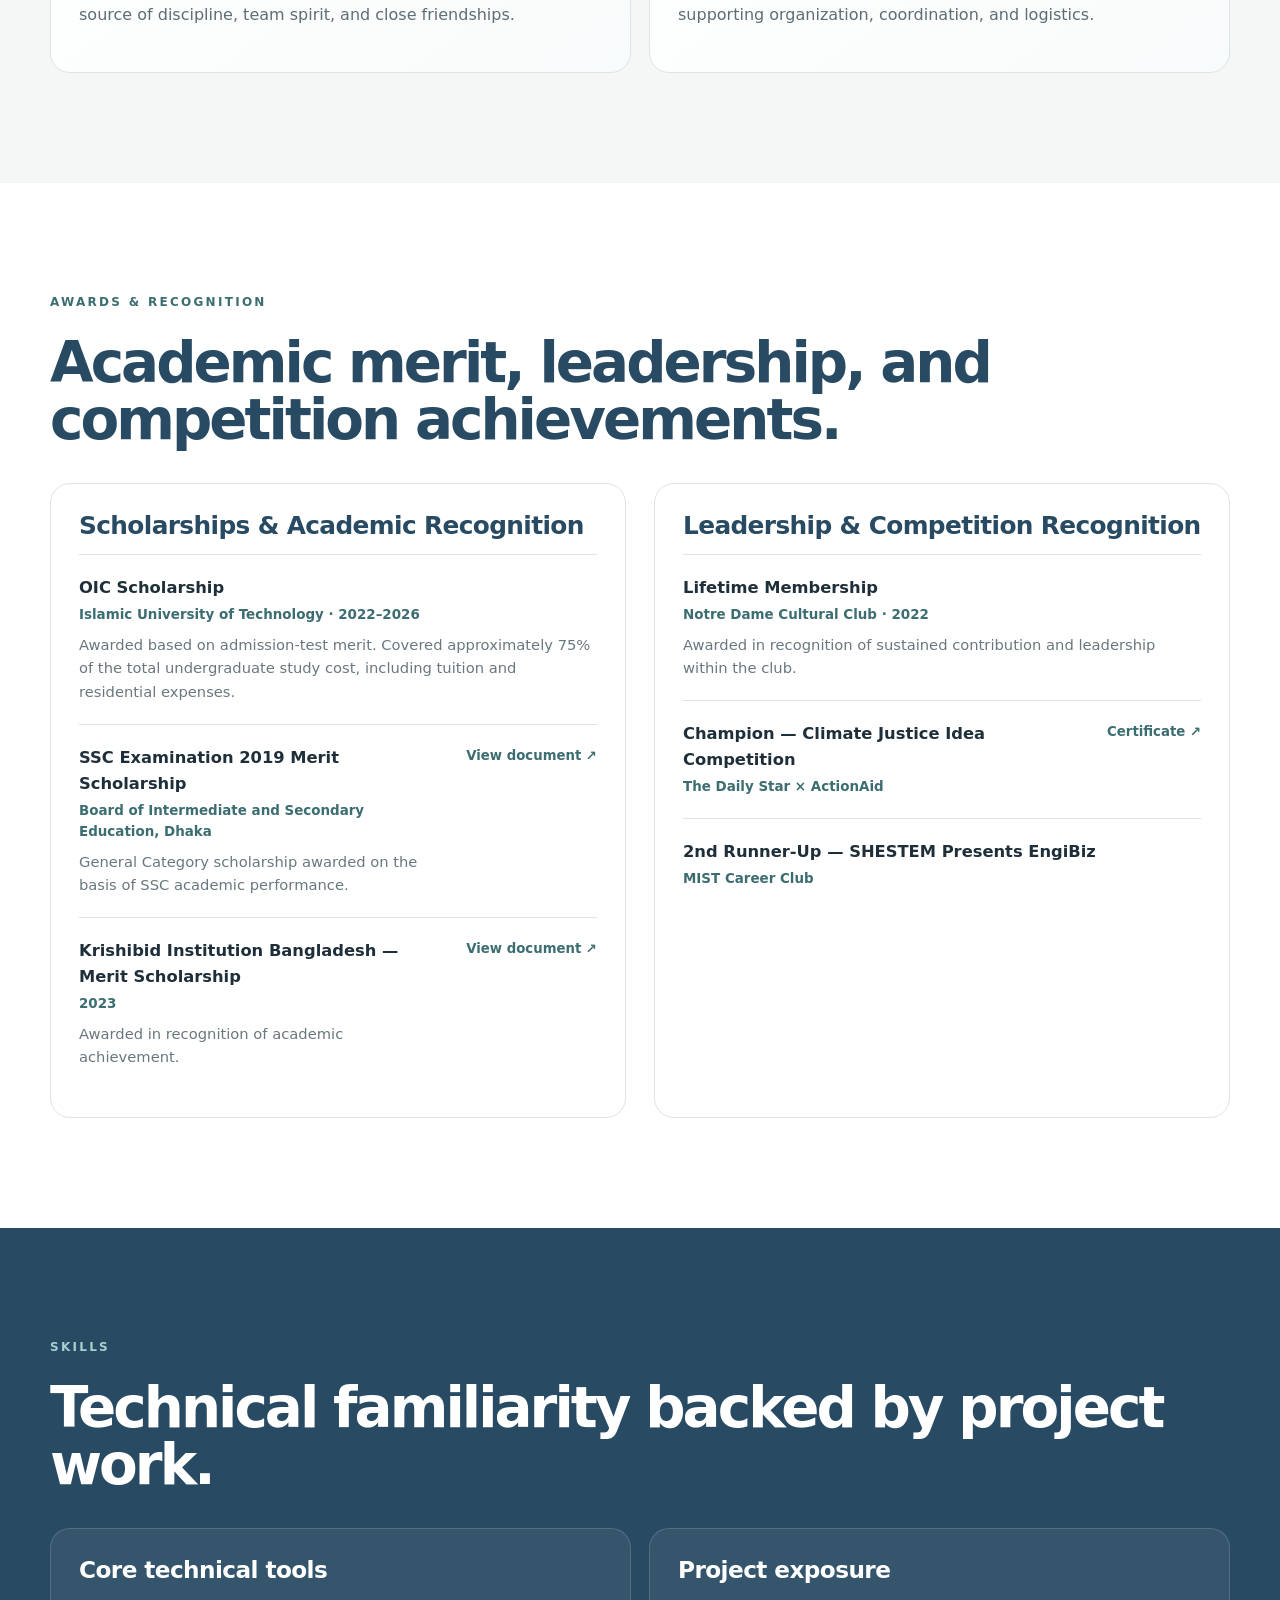
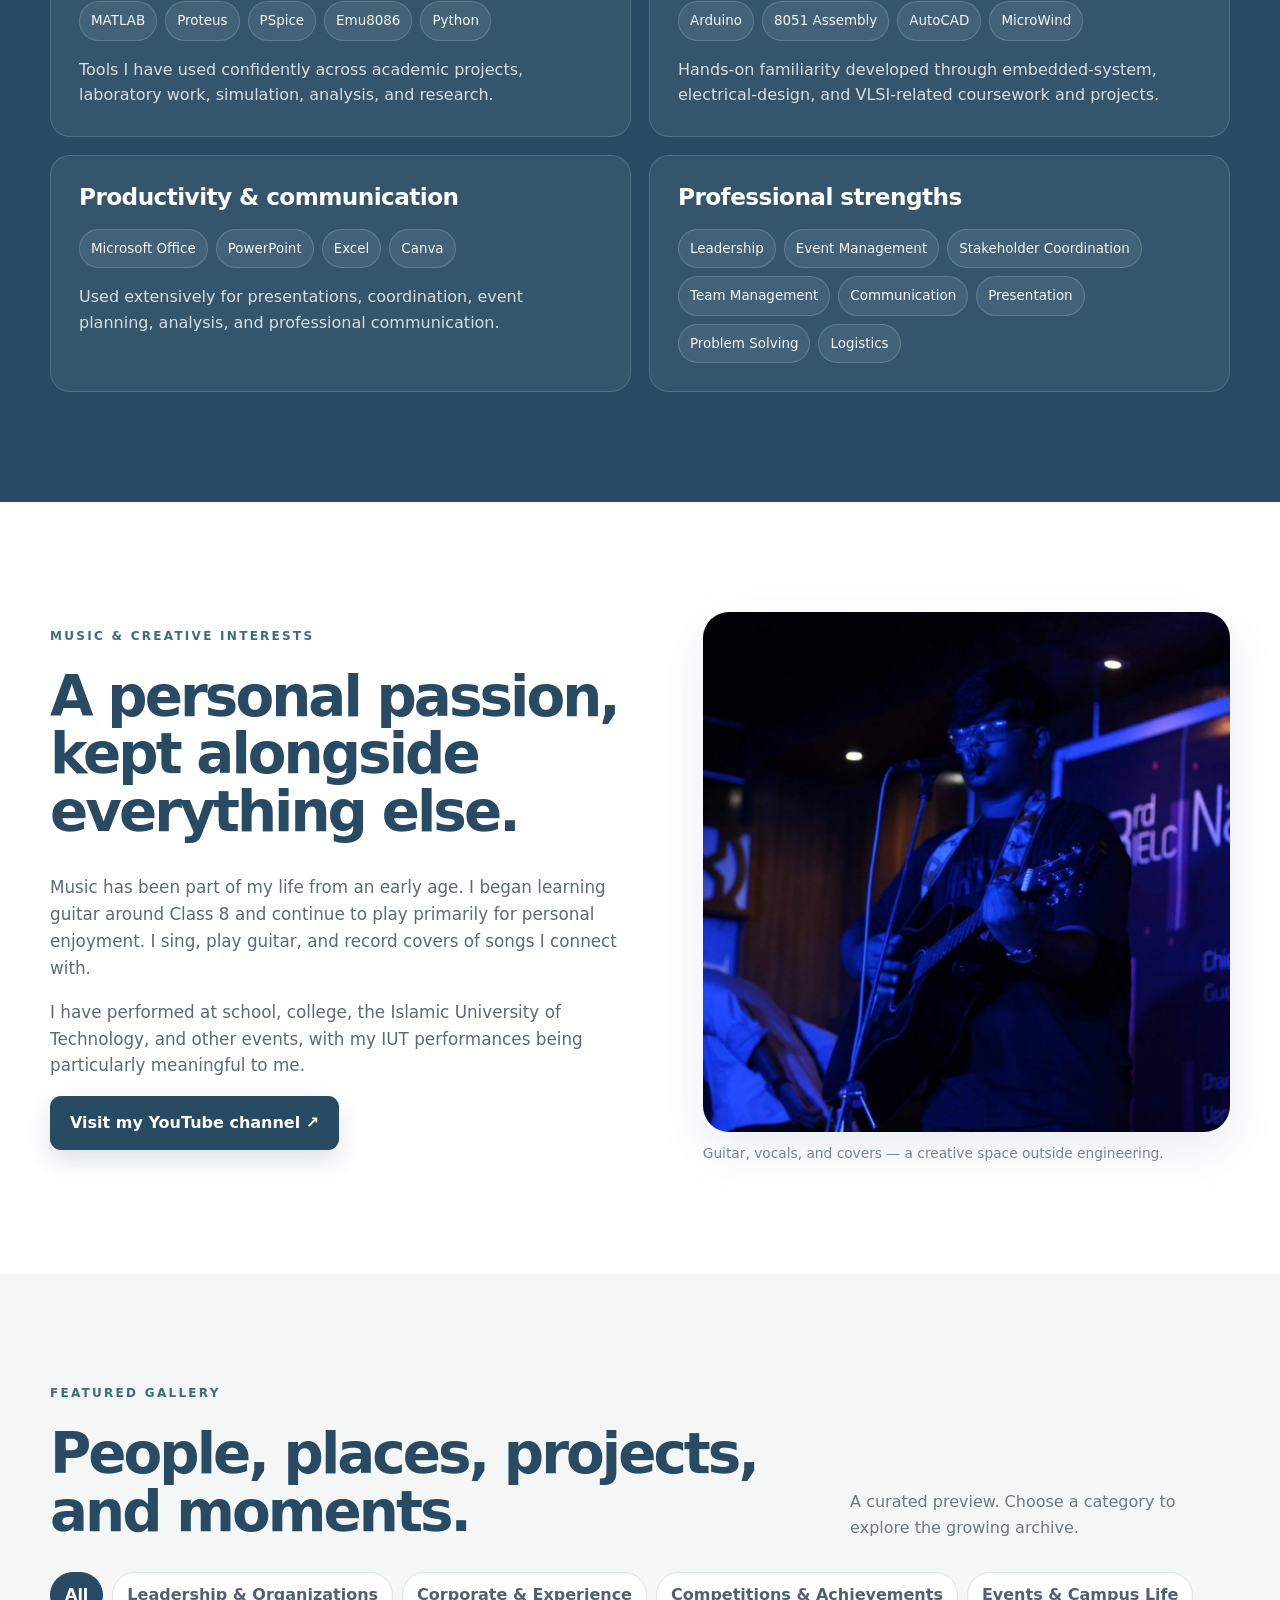
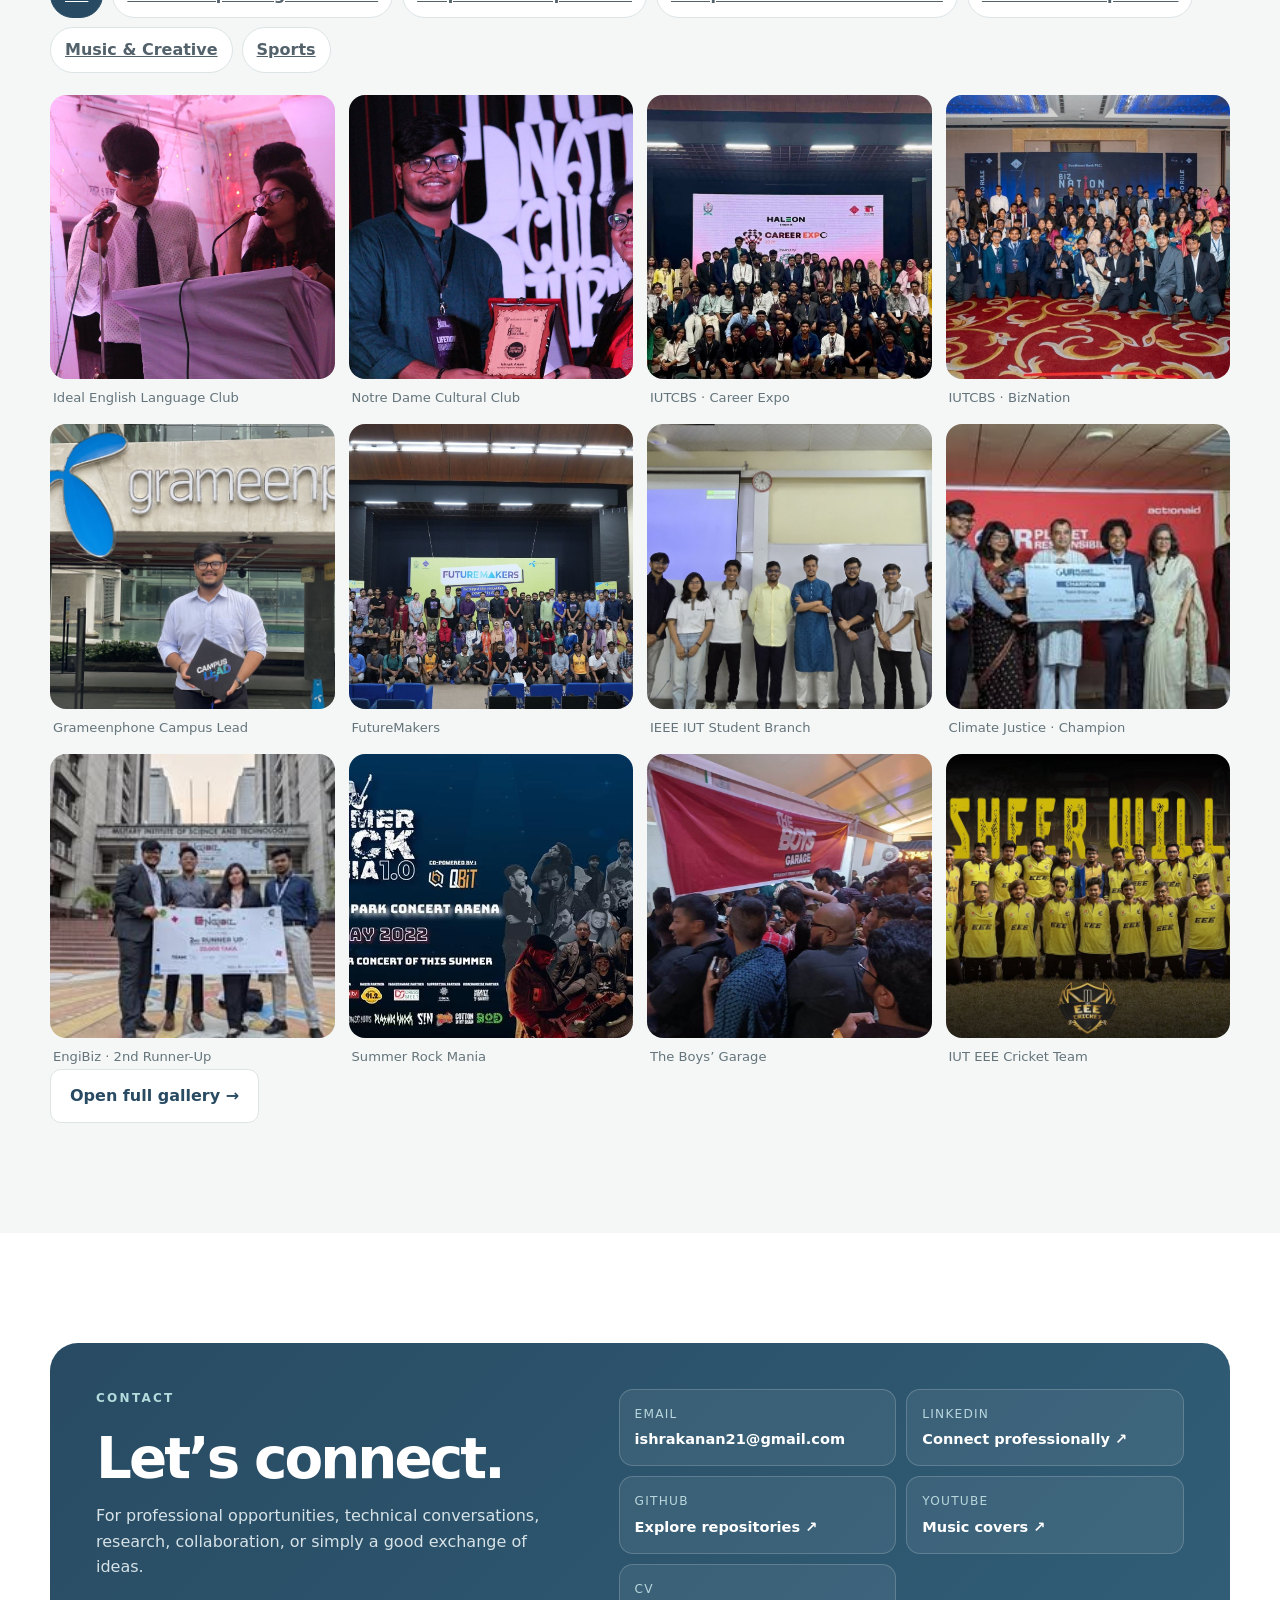
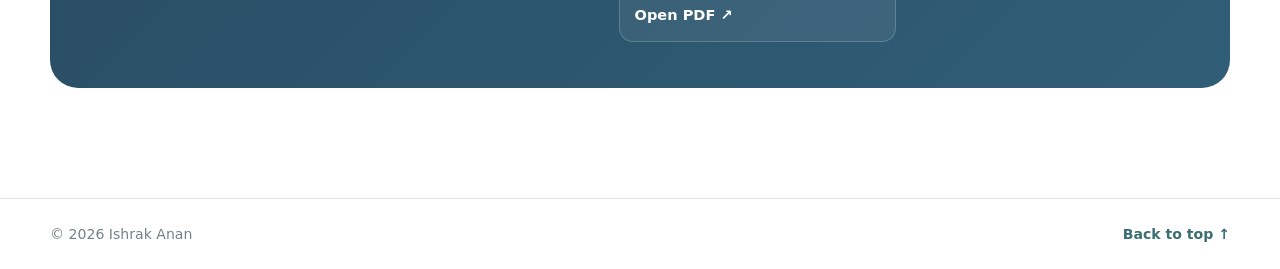
==== commit 4ae46d1e: "Add files via upload" ====
--- a/index.html
+++ b/index.html
@@ -13,7 +13,7 @@
 
   <header class="site-header" id="top">
     <div class="container nav-wrap">
-      <a class="brand" href="#home" aria-label="Ishrak Anan home">IA<span>.</span></a>
+      <a class="brand" href="#home" aria-label="Ishrak Anan home">ISHRAK</a>
       <button class="menu-toggle" aria-label="Open navigation" aria-expanded="false">☰</button>
       <nav class="nav" aria-label="Primary navigation">
         <a href="#about">About</a>
@@ -22,6 +22,14 @@
         <a href="#experience">Experience</a>
         <a href="#leadership">Leadership</a>
         <a href="#gallery">Gallery</a>
+        <details class="nav-more">
+          <summary>More</summary>
+          <div class="nav-more-menu">
+            <a href="#awards">Awards & Recognition</a>
+            <a href="#skills">Skills</a>
+            <a href="#music">Music</a>
+          </div>
+        </details>
         <a href="#contact">Contact</a>
       </nav>
     </div>
@@ -92,7 +100,11 @@
           </article>
           <article class="journey-item reveal">
             <div class="journey-year">2019–21</div>
-            <div><h3>Notre Dame College</h3><p>A formative period that strengthened discipline, confidence, leadership, and social growth. Completed HSC in December 2021 with GPA 5.00.</p></div>
+            <div><h3>Notre Dame College</h3><p>Joined Notre Dame College in July 2019. The experience strengthened discipline, confidence, leadership, and social growth.</p></div>
+          </article>
+          <article class="journey-item reveal">
+            <div class="journey-year">2021</div>
+            <div><h3>HSC · Notre Dame College</h3><p>Completed HSC in Science in December 2021 with GPA 5.00.</p></div>
           </article>
           <article class="journey-item reveal">
             <div class="journey-year">2022</div>
@@ -120,14 +132,14 @@
             <h3>Ideal School & College</h3>
             <p class="academic-sub">English Version · Science</p>
             <div class="result-row"><span>SSC 2019</span><strong>GPA 5.00</strong></div>
-            <p>Served as a Sub-Executive of the Ideal English Language Club, contributed to the 2nd and 3rd National English Language Carnivals, and hosted the 2nd NELC. Also performed in official school and cultural programs.</p>
+            <p>Ten years of foundational schooling with a strong academic base in Science and early exposure to cultural and extracurricular activities.</p>
           </article>
           <article class="academic-card reveal">
             <p class="meta">July 2019–December 2021</p>
             <h3>Notre Dame College</h3>
-            <p class="academic-sub">Science</p>
+            <p class="academic-sub">English Version · Science</p>
             <div class="result-row"><span>HSC 2021</span><strong>GPA 5.00</strong></div>
-            <p>Active in Notre Dame Cultural Club from the beginning and later served as President of Cultural Affairs. Helped organize the 6th and 7th National Cultural Jubilation and received Lifetime Membership in 2022.</p>
+            <p>A formative academic period that strengthened discipline, confidence, independence, and personal growth.</p>
           </article>
           <article class="academic-card featured-academic reveal">
             <p class="meta">August 2022–September 2026</p>
@@ -204,9 +216,9 @@
             <span class="role-chip">Corporate Engagement</span>
           </div>
           <div class="experience-body">
-            <p>Served as the primary liaison between Grameenphone and the university, coordinating campus engagement initiatives and collaborating with multiple corporate teams.</p>
+            <p>Served as the primary liaison between Grameenphone and the university, coordinating campus engagement initiatives and collaborating with multiple corporate teams. Organized a Grameenphone campus roadshow at IUT with 200+ participants while coordinating stakeholders, volunteers, and event operations.</p>
             <div class="metric-grid">
-              <div><strong>200+</strong><span>roadshow participants</span></div>
+              <div><strong>200+</strong><span>campus roadshow participants</span></div>
               <div><strong>60+</strong><span>stakeholders & volunteers coordinated</span></div>
               <div><strong>10</strong><span>FutureMakers teams managed</span></div>
               <div><strong>2–3</strong><span>corporate departments engaged</span></div>
@@ -250,22 +262,22 @@
 
         <div class="leadership-grid">
           <article class="lead-card reveal">
-            <p class="meta">2022–Present</p>
+            <p class="meta">2022–2026</p>
             <h3>IUT Career and Business Society</h3>
-            <p class="role">Vice President · December 2025–Present</p>
+            <p class="role">Vice President · December 2025–October 2026</p>
             <p>Progressed from General Member to Sub-Executive, Assistant Joint Secretary, and Vice President. Worked across major initiatives including Intern, CaseBites, NeoTalk, BizNation, and Career Expo.</p>
           </article>
           <article class="lead-card reveal">
-            <p class="meta">2022–Present</p>
+            <p class="meta">2022–2026</p>
             <h3>IEEE IUT Student Branch</h3>
-            <p class="role">Joint Secretary · November 2025–Present</p>
+            <p class="role">Joint Secretary · November 2025–October 2026</p>
             <p>Contributed to student-branch operations and events, including EEE Day 2025 and professional-development activities.</p>
           </article>
           <article class="lead-card reveal">
             <p class="meta">June 2021–April 2022</p>
             <h3>Notre Dame Cultural Club</h3>
             <p class="role">President of Cultural Affairs</p>
-            <p>Helped organize the 6th and 7th National Cultural Jubilation. Received Lifetime Membership in 2022 in recognition of contribution and leadership.</p>
+            <p>Organized the 6th and 7th National Cultural Jubilation. Received Lifetime Membership in 2022 in recognition of contribution and leadership.</p>
           </article>
           <article class="lead-card reveal">
             <p class="meta">School years</p>
@@ -309,8 +321,8 @@
           <div class="award-group reveal">
             <h3>Scholarships & Academic Recognition</h3>
             <article class="award-item"><div><strong>OIC Scholarship</strong><span>Islamic University of Technology · 2022–2026</span><p>Awarded based on admission-test merit. Covered approximately 75% of the total undergraduate study cost, including tuition and residential expenses.</p></div></article>
-            <article class="award-item"><div><strong>SSC Examination 2019 Merit Scholarship</strong><span>Board of Intermediate and Secondary Education, Dhaka</span><p>General Category scholarship awarded on the basis of SSC academic performance.</p></div><a href="assets/certificates/ssc-merit-scholarship.pdf" target="_blank" rel="noreferrer">Certificate ↗</a></article>
-            <article class="award-item"><div><strong>Krishibid Institution Bangladesh — Merit Scholarship</strong><span>2023</span><p>Awarded in recognition of academic achievement.</p></div><a href="assets/certificates/kib-merit-scholarship.pdf" target="_blank" rel="noreferrer">Certificate ↗</a></article>
+            <article class="award-item"><div><strong>SSC Examination 2019 Merit Scholarship</strong><span>Board of Intermediate and Secondary Education, Dhaka</span><p>General Category scholarship awarded on the basis of SSC academic performance.</p></div><a href="assets/certificates/ssc-merit-scholarship.pdf" target="_blank" rel="noreferrer">View document ↗</a></article>
+            <article class="award-item"><div><strong>Krishibid Institution Bangladesh — Merit Scholarship</strong><span>2023</span><p>Awarded in recognition of academic achievement.</p></div><a href="assets/certificates/kib-merit-scholarship.pdf" target="_blank" rel="noreferrer">View document ↗</a></article>
           </div>
           <div class="award-group reveal">
             <h3>Leadership & Competition Recognition</h3>
@@ -370,18 +382,19 @@
       <div class="container">
         <div class="section-head reveal">
           <div>
-            <p class="section-kicker">Gallery</p>
+            <p class="section-kicker">Featured Gallery</p>
             <h2>People, places, projects, and moments.</h2>
           </div>
-          <p class="gallery-note">A curated preview — the full archive can grow over time.</p>
-        </div>
-        <div class="gallery-filters reveal" role="group" aria-label="Gallery filters">
-          <button class="filter-btn active" data-filter="all">All</button>
-          <button class="filter-btn" data-filter="leadership">Leadership</button>
-          <button class="filter-btn" data-filter="corporate">Corporate</button>
-          <button class="filter-btn" data-filter="competition">Competitions</button>
-          <button class="filter-btn" data-filter="creative">Creative</button>
-          <button class="filter-btn" data-filter="sports">Sports</button>
+          <p class="gallery-note">A curated preview. Choose a category to explore the growing archive.</p>
+        </div>
+        <div class="gallery-filters reveal" aria-label="Gallery categories">
+          <a class="filter-btn active" href="gallery.html">All</a>
+          <a class="filter-btn" href="gallery.html?category=leadership">Leadership & Organizations</a>
+          <a class="filter-btn" href="gallery.html?category=corporate">Corporate & Experience</a>
+          <a class="filter-btn" href="gallery.html?category=competition">Competitions & Achievements</a>
+          <a class="filter-btn" href="gallery.html?category=events">Events & Campus Life</a>
+          <a class="filter-btn" href="gallery.html?category=creative">Music & Creative</a>
+          <a class="filter-btn" href="gallery.html?category=sports">Sports</a>
         </div>
         <div class="gallery-grid">
           <figure class="gallery-item reveal" data-category="leadership"><button class="gallery-open" data-full="assets/gallery/ielc.jpg" data-caption="Ideal English Language Club"><img src="assets/gallery/ielc.jpg" alt="Ideal English Language Club" loading="lazy" /></button><figcaption>Ideal English Language Club</figcaption></figure>
@@ -397,6 +410,9 @@
           <figure class="gallery-item reveal" data-category="creative"><button class="gallery-open" data-full="assets/gallery/boys-garage.jpg" data-caption="The Boys' Garage"><img src="assets/gallery/boys-garage.jpg" alt="The Boys Garage food startup" loading="lazy" /></button><figcaption>The Boys’ Garage</figcaption></figure>
           <figure class="gallery-item reveal" data-category="sports"><button class="gallery-open" data-full="assets/gallery/cricket.jpg" data-caption="IUT EEE Cricket Team"><img src="assets/gallery/cricket.jpg" alt="IUT EEE Cricket Team" loading="lazy" /></button><figcaption>IUT EEE Cricket Team</figcaption></figure>
         </div>
+        <div class="gallery-cta reveal">
+          <a class="btn btn-secondary" href="gallery.html">Open full gallery →</a>
+        </div>
       </div>
     </section>
 
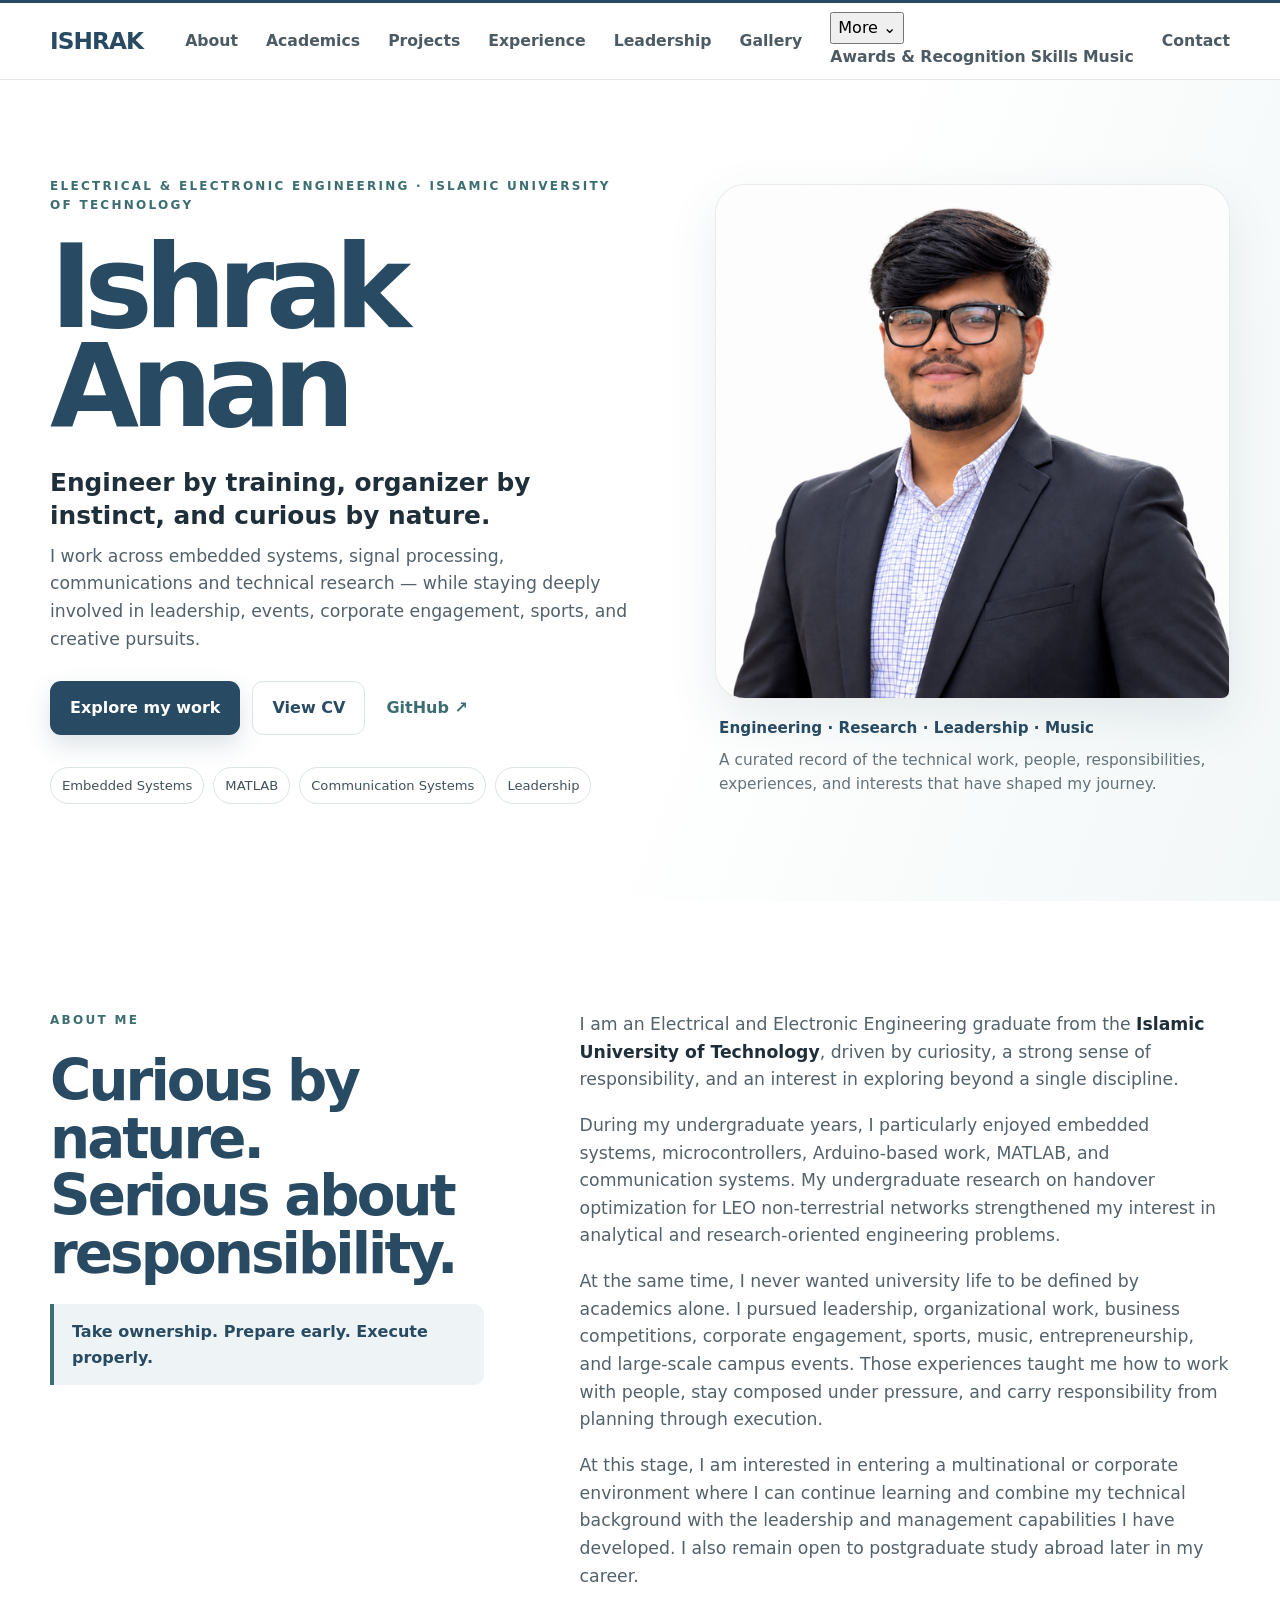
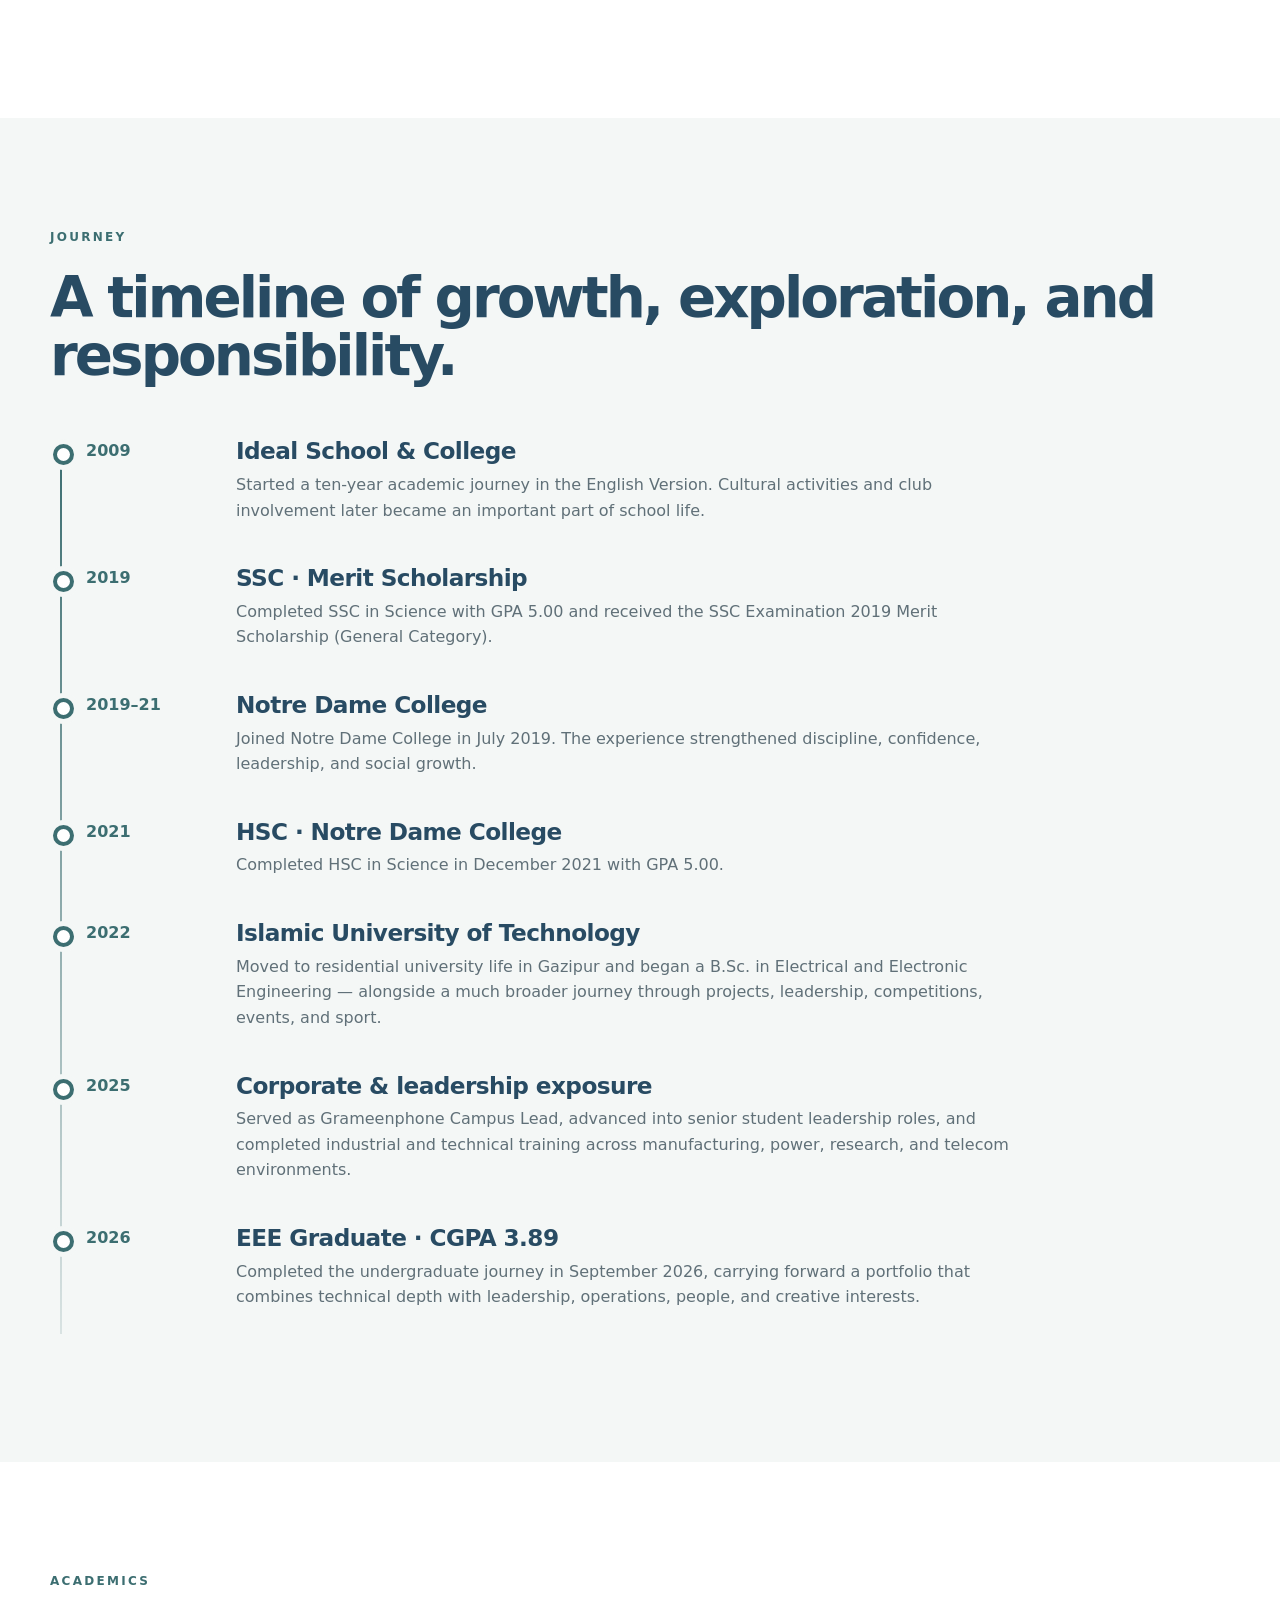
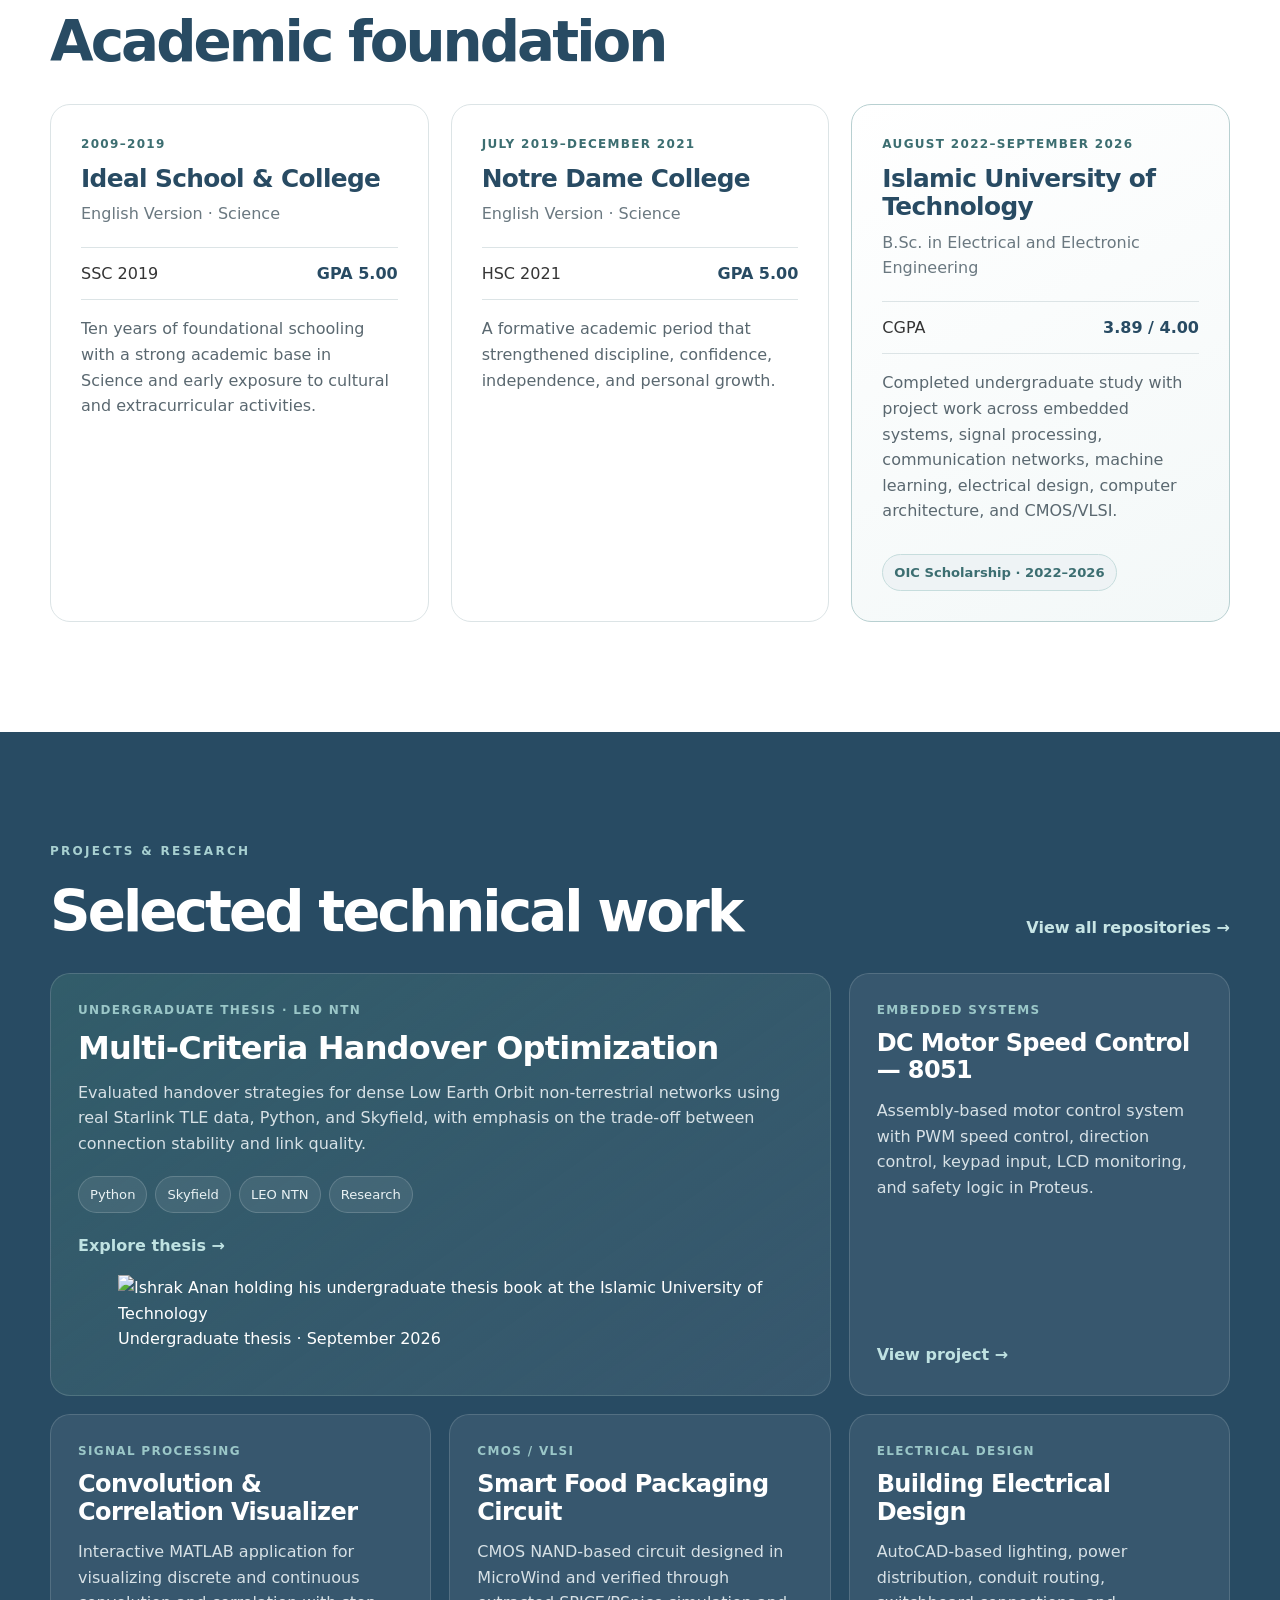
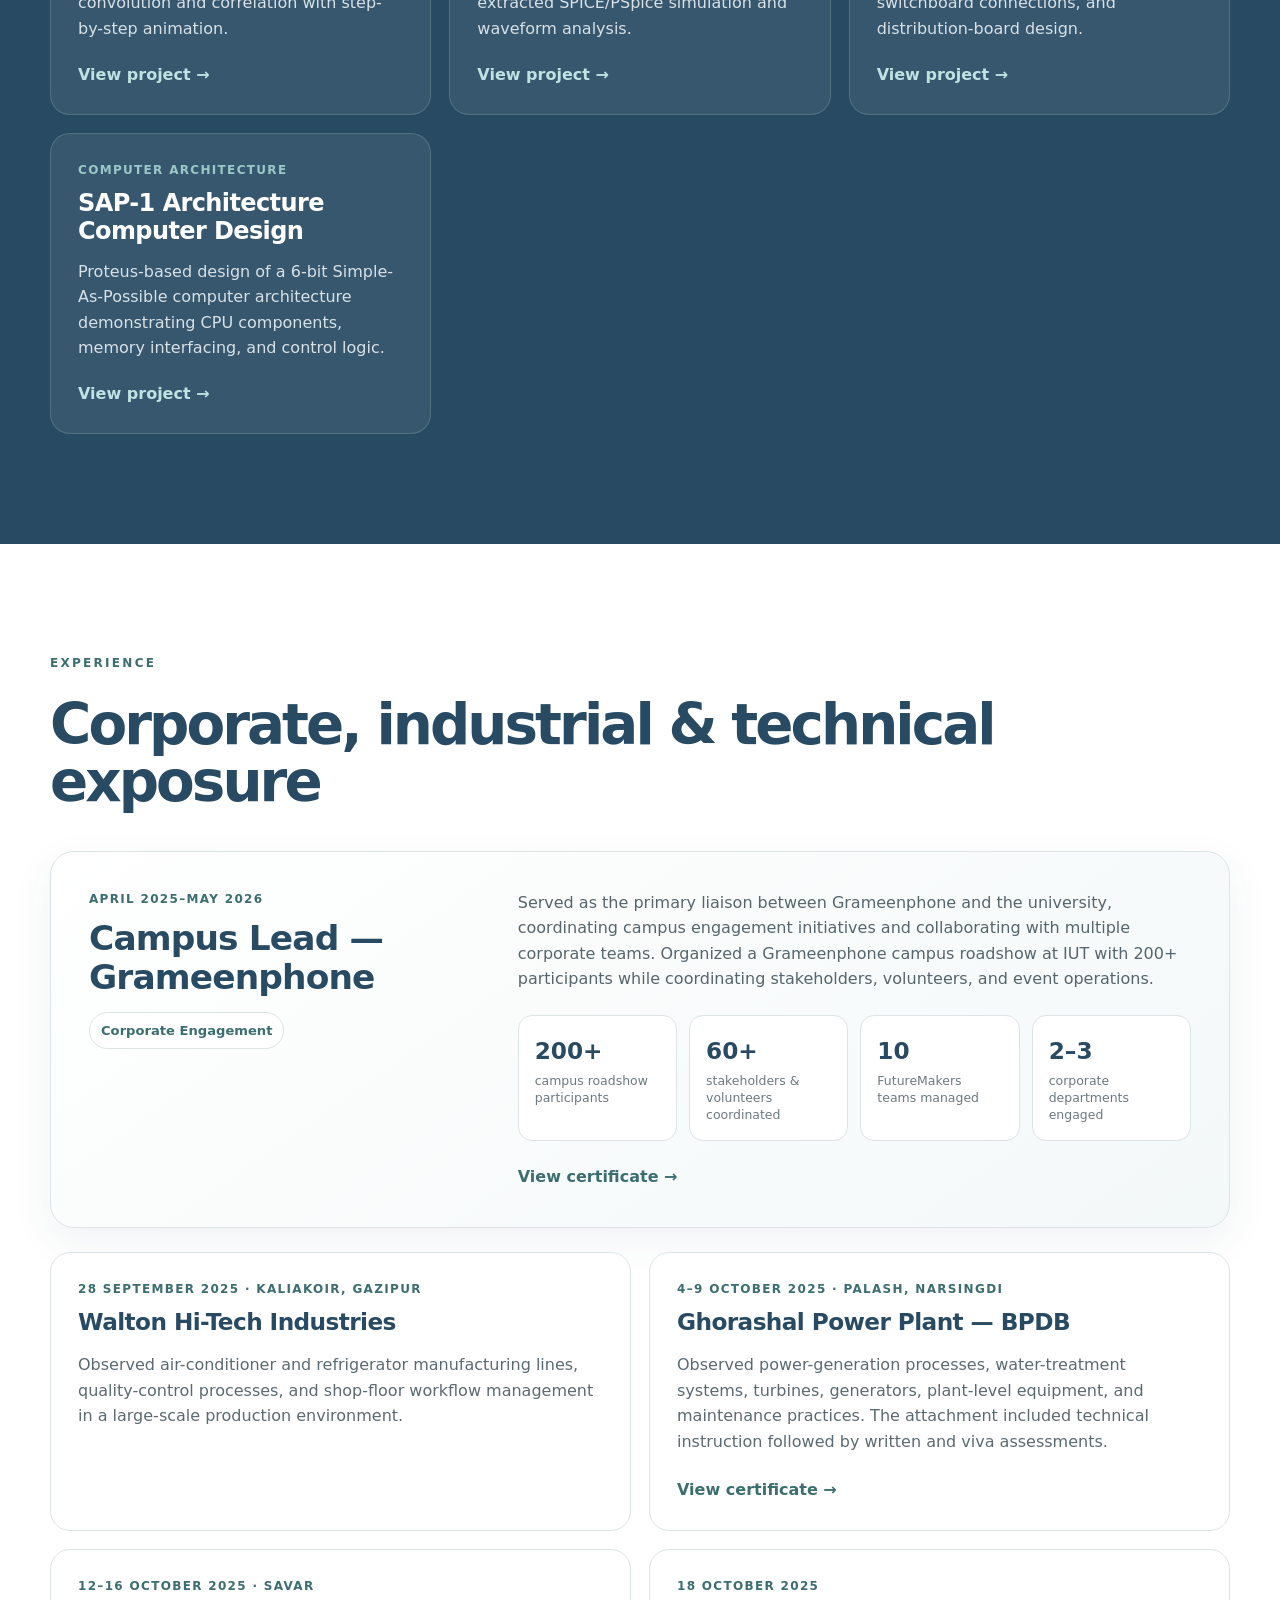
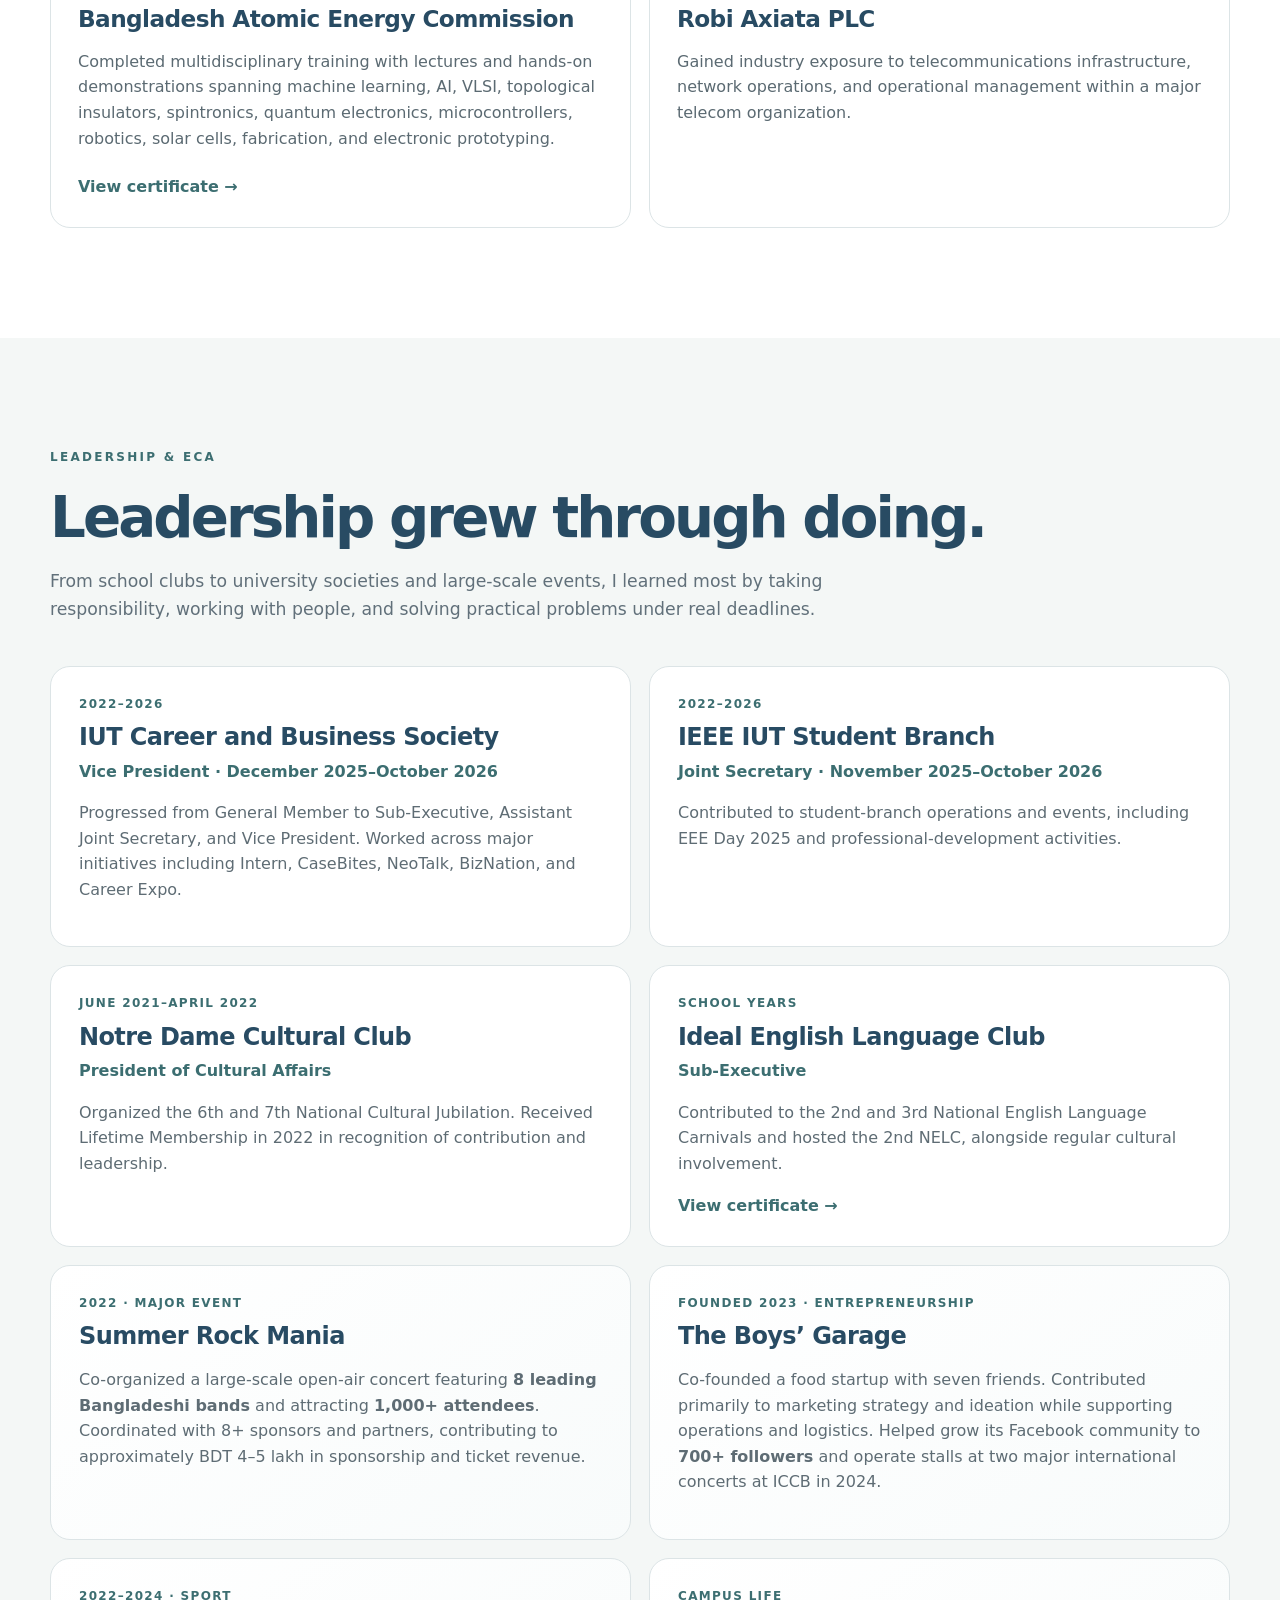
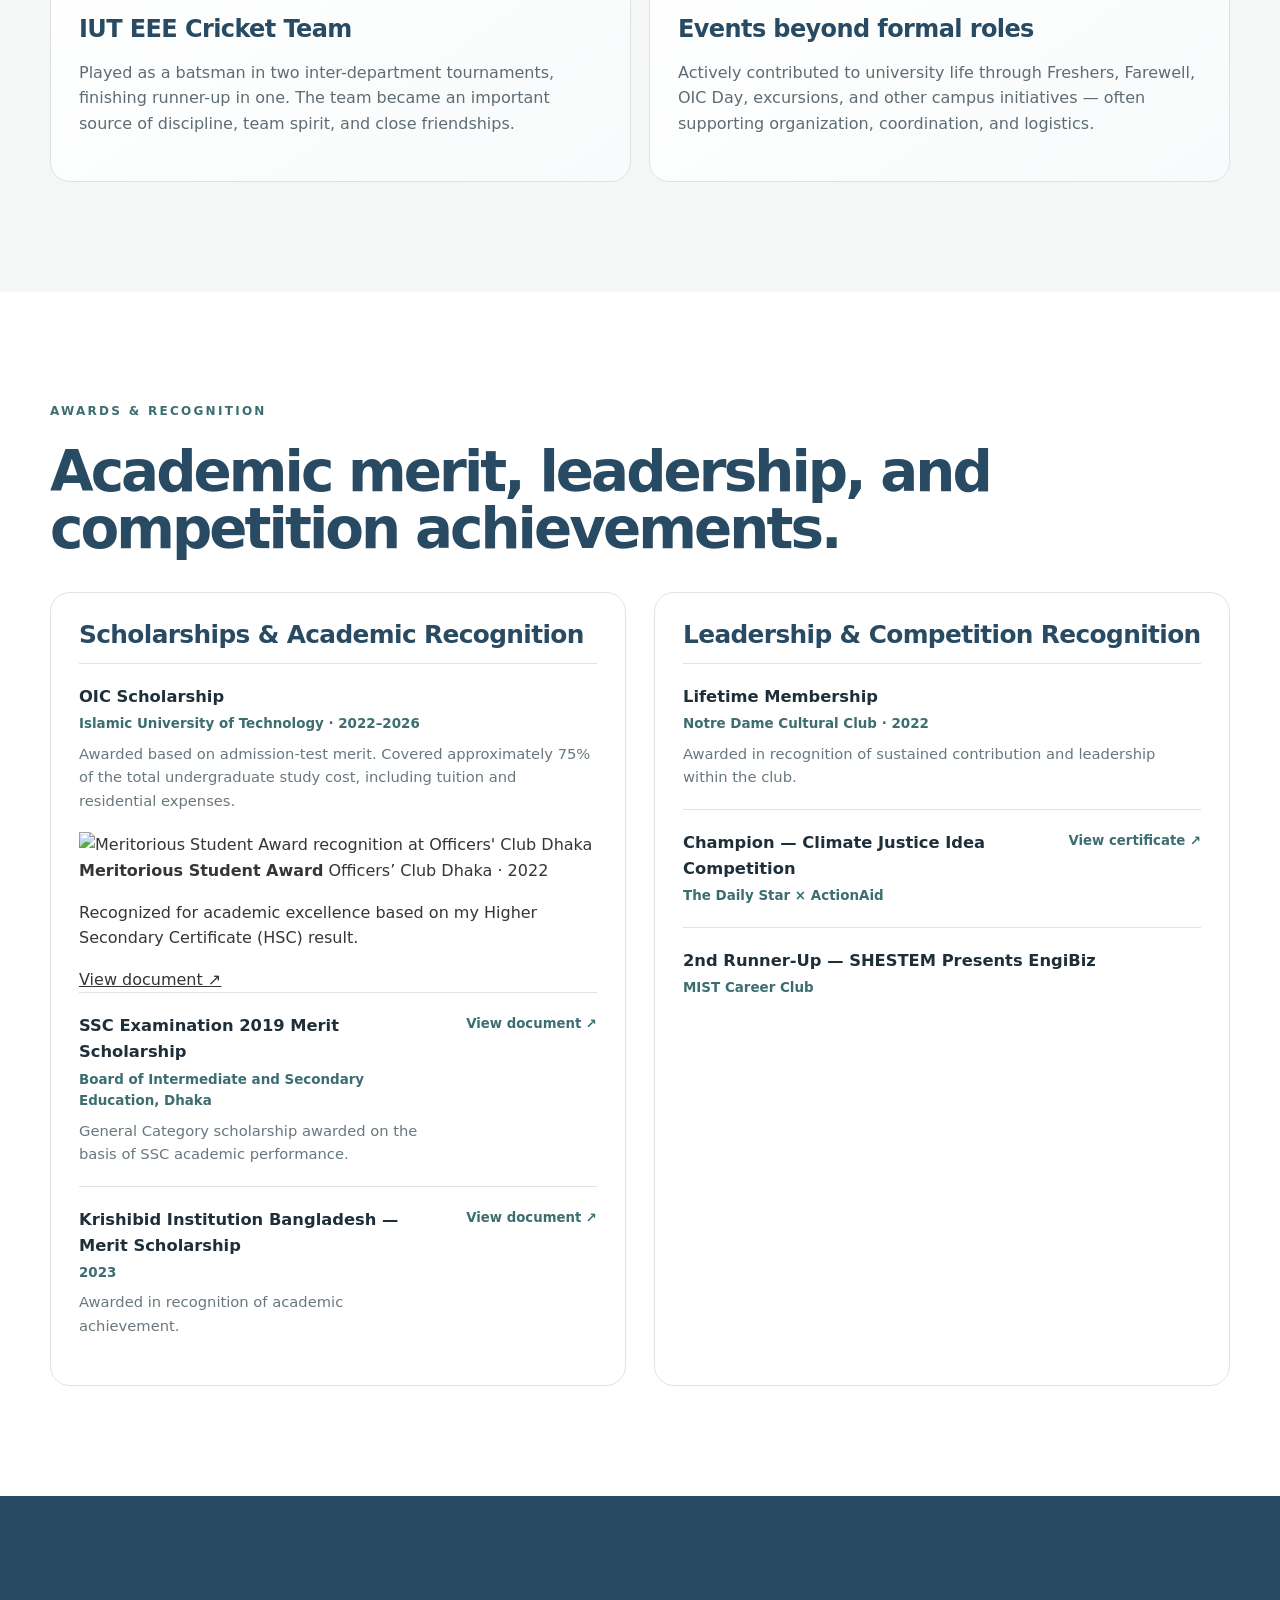
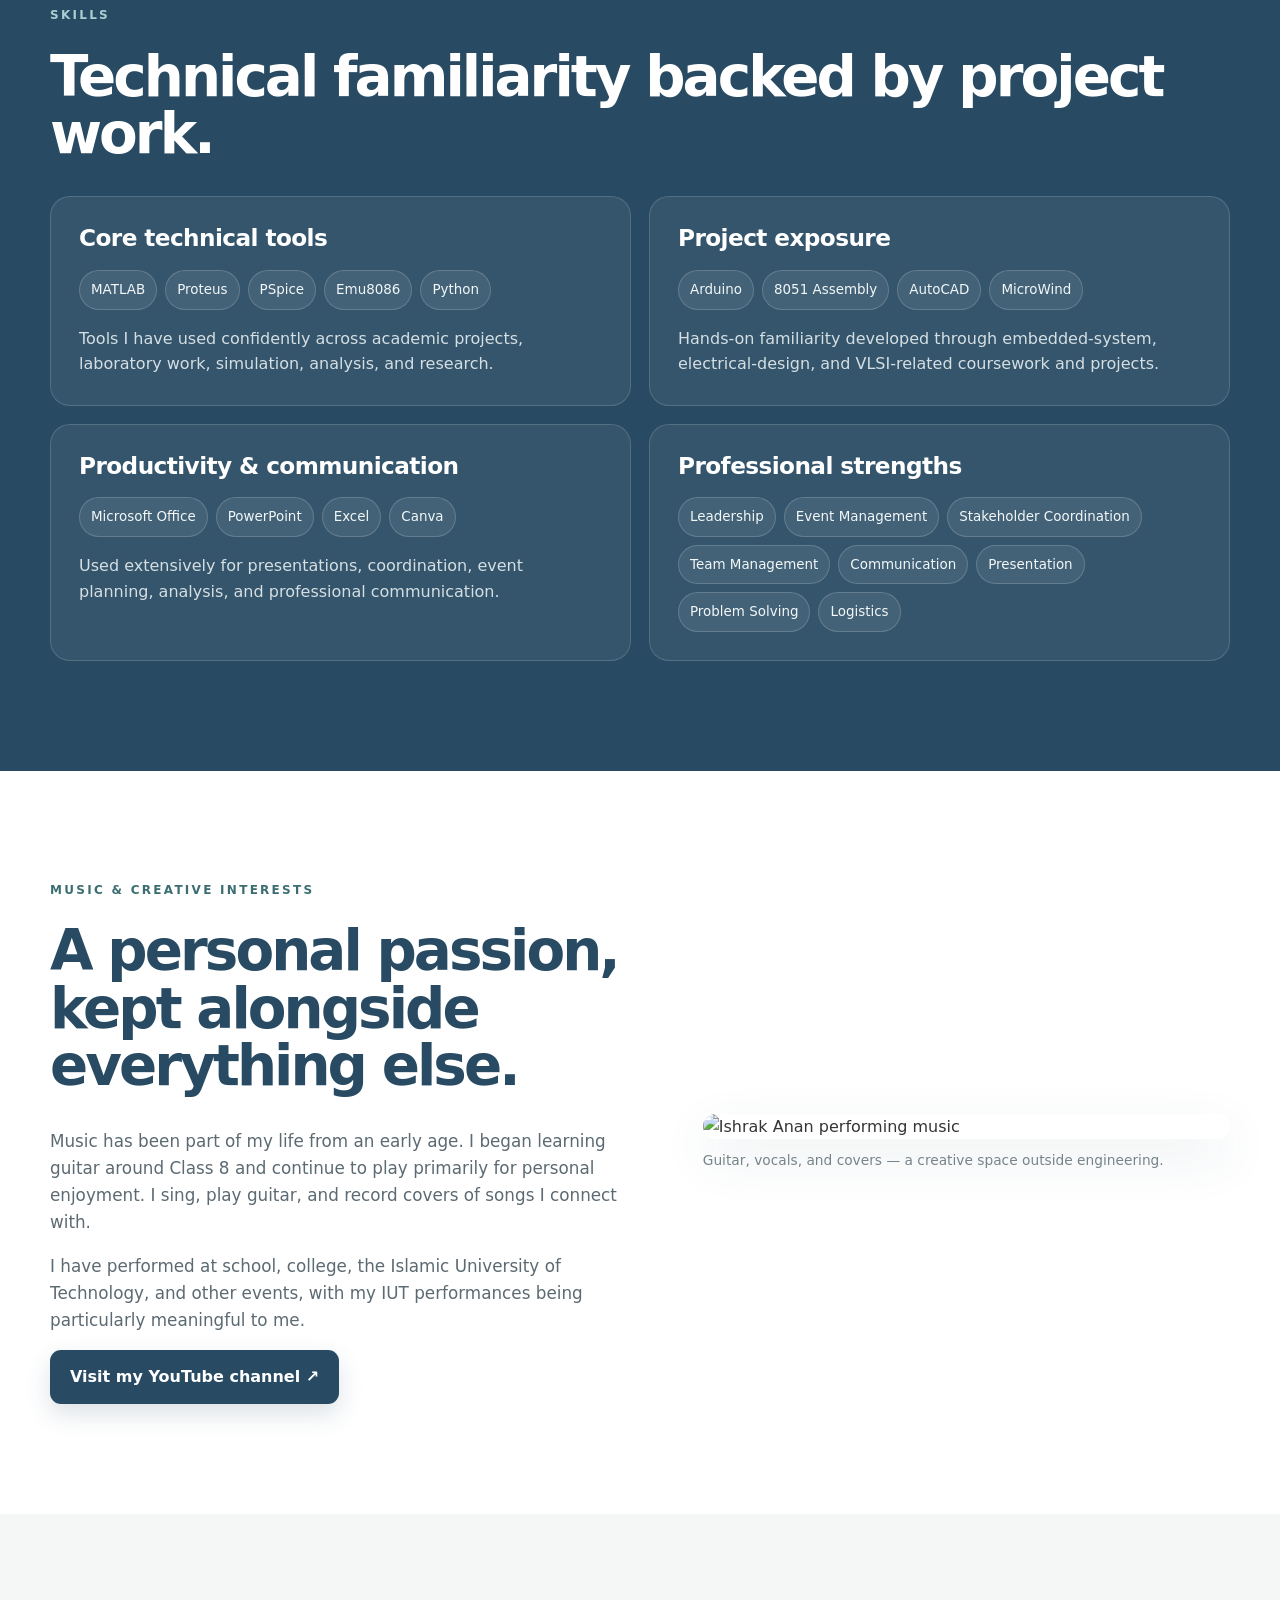
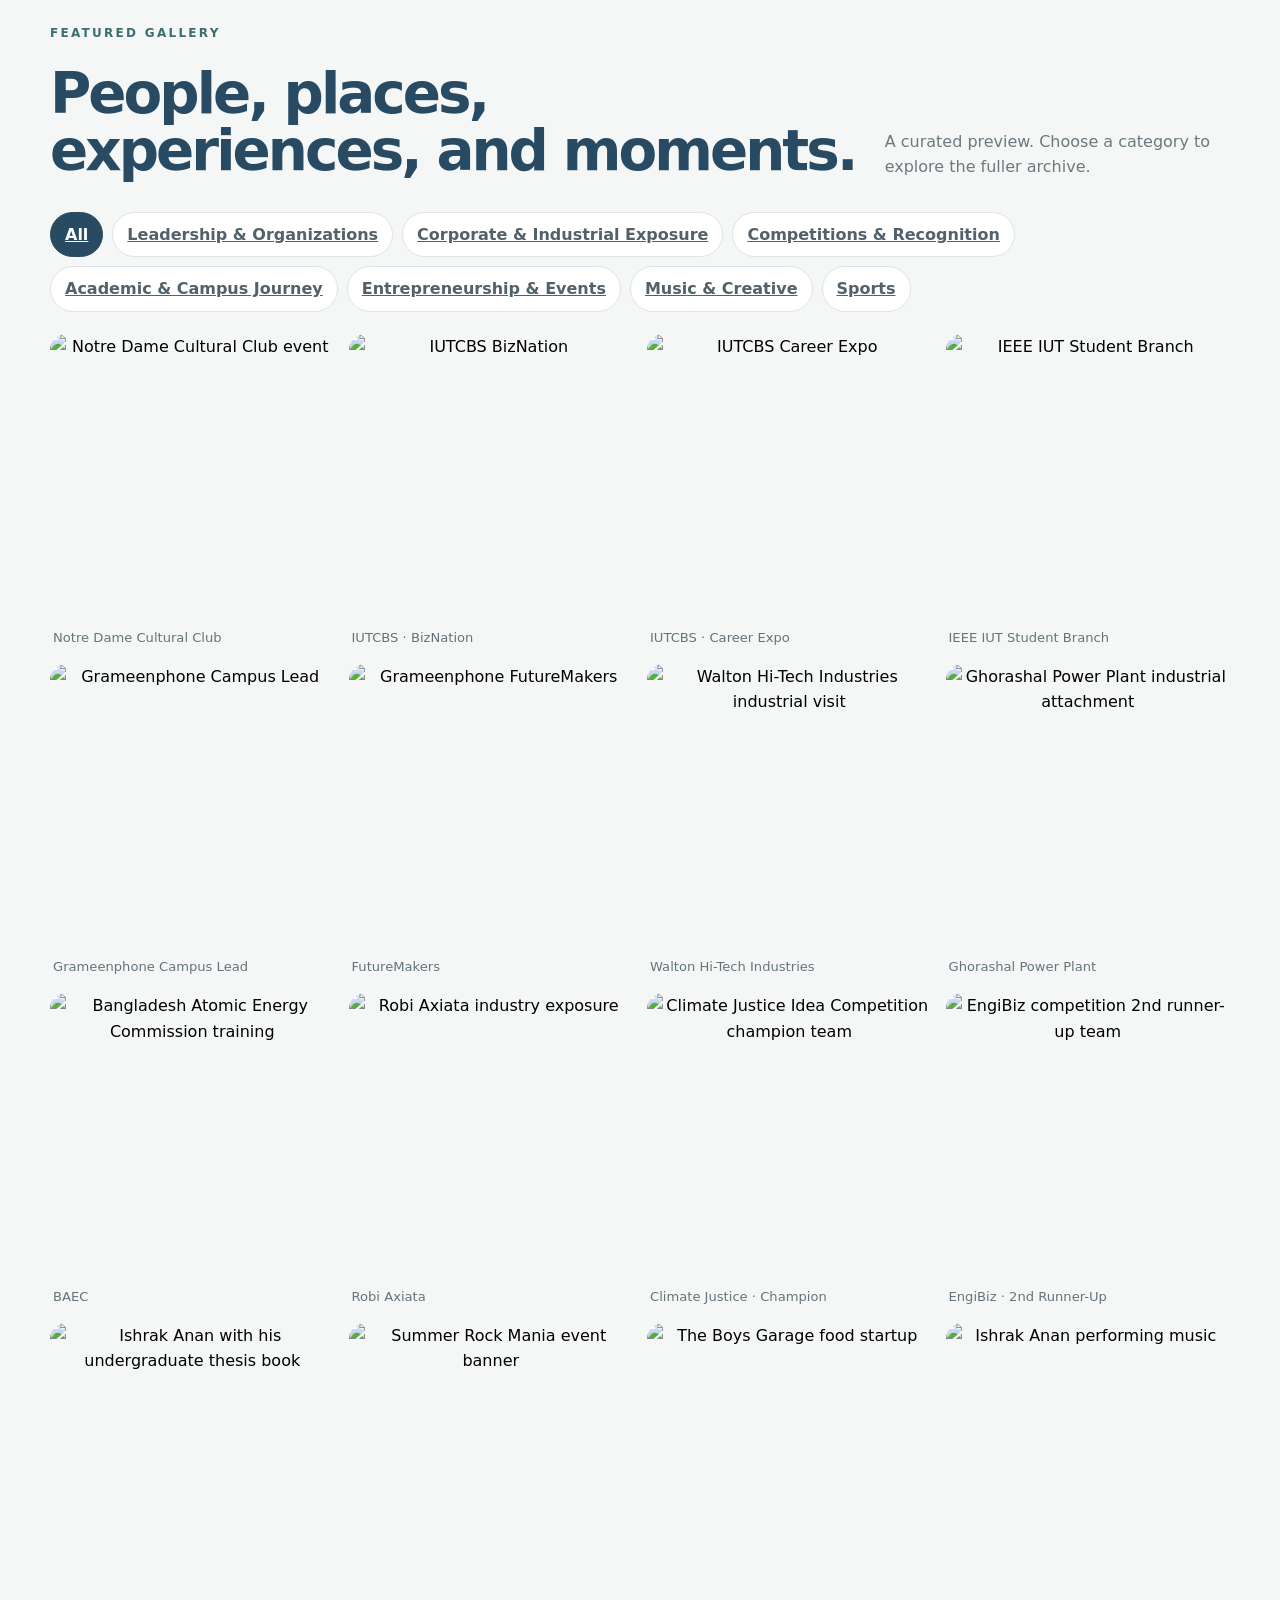
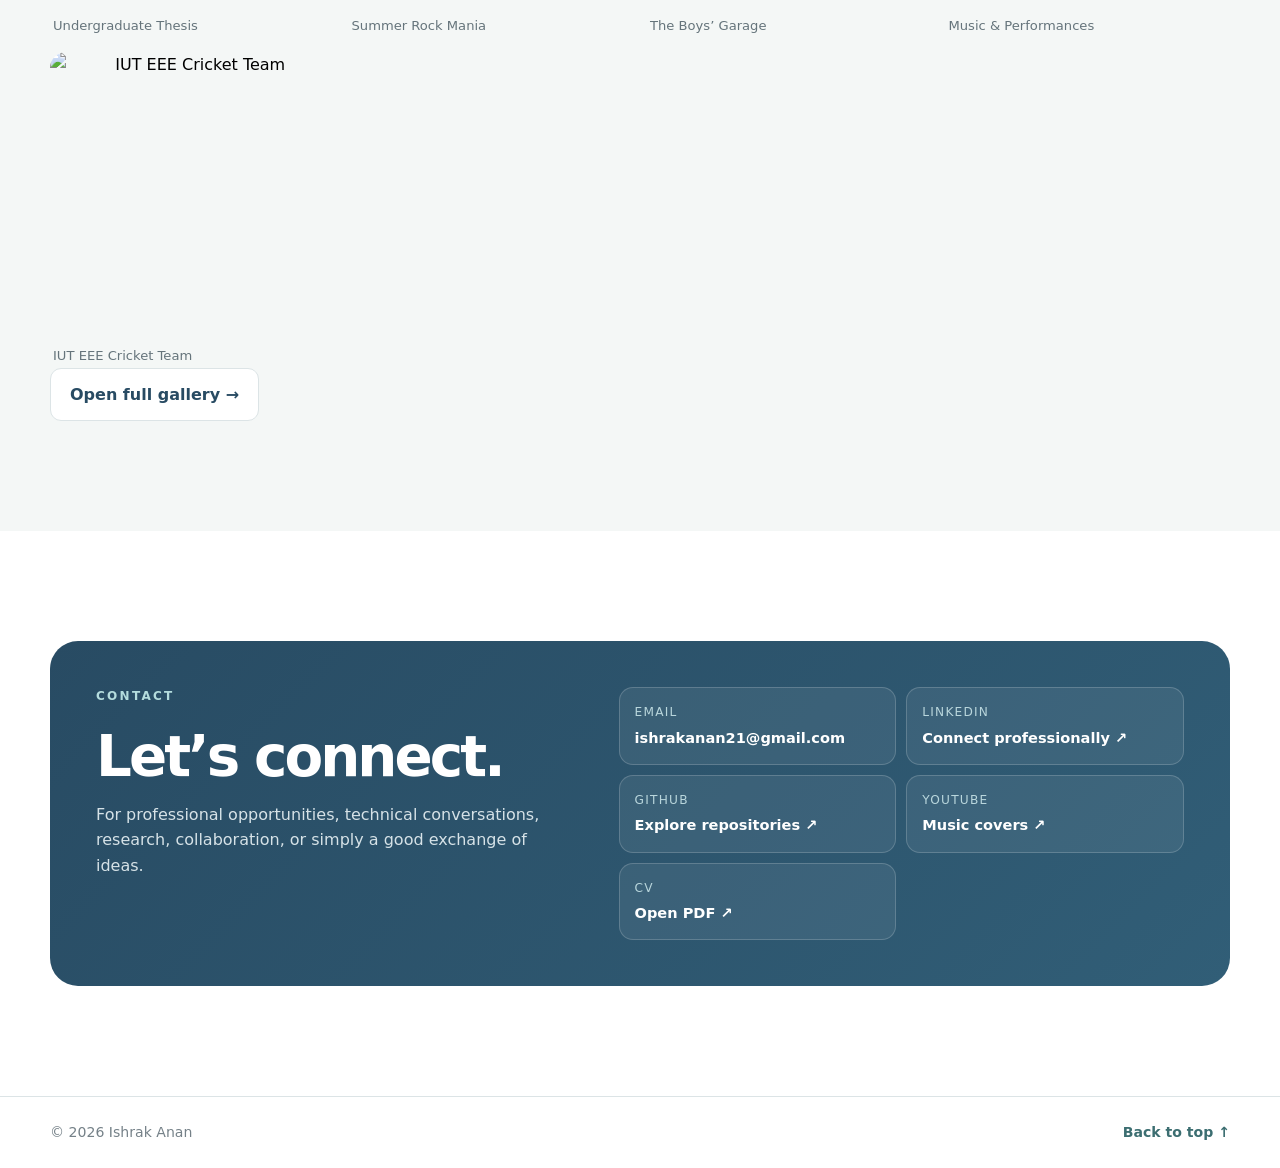
==== commit ca831549: "Add files via upload" ====
--- a/index.html
+++ b/index.html
@@ -22,14 +22,14 @@
         <a href="#experience">Experience</a>
         <a href="#leadership">Leadership</a>
         <a href="#gallery">Gallery</a>
-        <details class="nav-more">
-          <summary>More</summary>
-          <div class="nav-more-menu">
-            <a href="#awards">Awards & Recognition</a>
-            <a href="#skills">Skills</a>
-            <a href="#music">Music</a>
-          </div>
-        </details>
+        <div class="nav-dropdown">
+          <button class="nav-dropdown-toggle" type="button" aria-expanded="false" aria-haspopup="true">More <span aria-hidden="true">⌄</span></button>
+          <div class="nav-dropdown-menu" role="menu">
+            <a role="menuitem" href="#awards">Awards & Recognition</a>
+            <a role="menuitem" href="#skills">Skills</a>
+            <a role="menuitem" href="#music">Music</a>
+          </div>
+        </div>
         <a href="#contact">Contact</a>
       </nav>
     </div>
@@ -163,12 +163,18 @@
           <a class="text-link light-link" href="https://github.com/Ishrak-Anan?tab=repositories" target="_blank" rel="noreferrer">View all repositories →</a>
         </div>
         <div class="project-grid">
-          <article class="project-card project-feature reveal">
-            <p class="meta">Undergraduate Thesis · LEO NTN</p>
-            <h3>Multi-Criteria Handover Optimization</h3>
-            <p>Evaluated handover strategies for dense Low Earth Orbit non-terrestrial networks using real Starlink TLE data, Python, and Skyfield, with emphasis on the trade-off between connection stability and link quality.</p>
-            <div class="tag-row"><span>Python</span><span>Skyfield</span><span>LEO NTN</span><span>Research</span></div>
-            <a href="https://github.com/Ishrak-Anan/Undergraduate-Thesis-LEO-NTN-Handover-Optimization" target="_blank" rel="noreferrer">Explore thesis →</a>
+          <article class="project-card project-feature project-feature-with-photo reveal">
+            <div class="project-feature-copy">
+              <p class="meta">Undergraduate Thesis · LEO NTN</p>
+              <h3>Multi-Criteria Handover Optimization</h3>
+              <p>Evaluated handover strategies for dense Low Earth Orbit non-terrestrial networks using real Starlink TLE data, Python, and Skyfield, with emphasis on the trade-off between connection stability and link quality.</p>
+              <div class="tag-row"><span>Python</span><span>Skyfield</span><span>LEO NTN</span><span>Research</span></div>
+              <a href="https://github.com/Ishrak-Anan/Undergraduate-Thesis-LEO-NTN-Handover-Optimization" target="_blank" rel="noreferrer">Explore thesis →</a>
+            </div>
+            <figure class="project-feature-photo">
+              <img src="assets/gallery/academic/thesis-book.jpg" alt="Ishrak Anan holding his undergraduate thesis book at the Islamic University of Technology" loading="lazy" />
+              <figcaption>Undergraduate thesis · September 2026</figcaption>
+            </figure>
           </article>
           <article class="project-card reveal">
             <p class="meta">Embedded Systems</p>
@@ -321,13 +327,22 @@
           <div class="award-group reveal">
             <h3>Scholarships & Academic Recognition</h3>
             <article class="award-item"><div><strong>OIC Scholarship</strong><span>Islamic University of Technology · 2022–2026</span><p>Awarded based on admission-test merit. Covered approximately 75% of the total undergraduate study cost, including tuition and residential expenses.</p></div></article>
-            <article class="award-item"><div><strong>SSC Examination 2019 Merit Scholarship</strong><span>Board of Intermediate and Secondary Education, Dhaka</span><p>General Category scholarship awarded on the basis of SSC academic performance.</p></div><a href="assets/certificates/ssc-merit-scholarship.pdf" target="_blank" rel="noreferrer">View document ↗</a></article>
-            <article class="award-item"><div><strong>Krishibid Institution Bangladesh — Merit Scholarship</strong><span>2023</span><p>Awarded in recognition of academic achievement.</p></div><a href="assets/certificates/kib-merit-scholarship.pdf" target="_blank" rel="noreferrer">View document ↗</a></article>
+            <article class="award-feature-item">
+              <img src="assets/gallery/academic/meritorious-student-award.jpg" alt="Meritorious Student Award recognition at Officers' Club Dhaka" loading="lazy" />
+              <div>
+                <strong>Meritorious Student Award</strong>
+                <span>Officers’ Club Dhaka · 2022</span>
+                <p>Recognized for academic excellence based on my Higher Secondary Certificate (HSC) result.</p>
+                <a href="assets/documents/awards/meritorious-student-award.pdf" target="_blank" rel="noreferrer">View document ↗</a>
+              </div>
+            </article>
+            <article class="award-item"><div><strong>SSC Examination 2019 Merit Scholarship</strong><span>Board of Intermediate and Secondary Education, Dhaka</span><p>General Category scholarship awarded on the basis of SSC academic performance.</p></div><a href="assets/documents/awards/ssc-merit-scholarship.pdf" target="_blank" rel="noreferrer">View document ↗</a></article>
+            <article class="award-item"><div><strong>Krishibid Institution Bangladesh — Merit Scholarship</strong><span>2023</span><p>Awarded in recognition of academic achievement.</p></div><a href="assets/documents/awards/krishibid-merit-scholarship.pdf" target="_blank" rel="noreferrer">View document ↗</a></article>
           </div>
           <div class="award-group reveal">
             <h3>Leadership & Competition Recognition</h3>
             <article class="award-item"><div><strong>Lifetime Membership</strong><span>Notre Dame Cultural Club · 2022</span><p>Awarded in recognition of sustained contribution and leadership within the club.</p></div></article>
-            <article class="award-item"><div><strong>Champion — Climate Justice Idea Competition</strong><span>The Daily Star × ActionAid</span></div><a href="assets/certificates/climate-justice-champion.pdf" target="_blank" rel="noreferrer">Certificate ↗</a></article>
+            <article class="award-item"><div><strong>Champion — Climate Justice Idea Competition</strong><span>The Daily Star × ActionAid</span></div><a href="assets/certificates/climate-justice-champion.pdf" target="_blank" rel="noreferrer">View certificate ↗</a></article>
             <article class="award-item"><div><strong>2nd Runner-Up — SHESTEM Presents EngiBiz</strong><span>MIST Career Club</span></div></article>
           </div>
         </div>
@@ -372,7 +387,7 @@
           <a class="btn btn-primary" href="https://www.youtube.com/@ishrakanan21" target="_blank" rel="noreferrer">Visit my YouTube channel ↗</a>
         </div>
         <figure class="music-photo reveal">
-          <img src="assets/gallery/music.jpg" alt="Ishrak Anan performing music" loading="lazy" />
+          <img src="assets/gallery/creative/music-3.jpg" alt="Ishrak Anan performing music" loading="lazy" />
           <figcaption>Guitar, vocals, and covers — a creative space outside engineering.</figcaption>
         </figure>
       </div>
@@ -383,32 +398,38 @@
         <div class="section-head reveal">
           <div>
             <p class="section-kicker">Featured Gallery</p>
-            <h2>People, places, projects, and moments.</h2>
-          </div>
-          <p class="gallery-note">A curated preview. Choose a category to explore the growing archive.</p>
+            <h2>People, places, experiences, and moments.</h2>
+          </div>
+          <p class="gallery-note">A curated preview. Choose a category to explore the fuller archive.</p>
         </div>
         <div class="gallery-filters reveal" aria-label="Gallery categories">
           <a class="filter-btn active" href="gallery.html">All</a>
           <a class="filter-btn" href="gallery.html?category=leadership">Leadership & Organizations</a>
-          <a class="filter-btn" href="gallery.html?category=corporate">Corporate & Experience</a>
-          <a class="filter-btn" href="gallery.html?category=competition">Competitions & Achievements</a>
-          <a class="filter-btn" href="gallery.html?category=events">Events & Campus Life</a>
+          <a class="filter-btn" href="gallery.html?category=corporate">Corporate & Industrial Exposure</a>
+          <a class="filter-btn" href="gallery.html?category=competition">Competitions & Recognition</a>
+          <a class="filter-btn" href="gallery.html?category=academic">Academic & Campus Journey</a>
+          <a class="filter-btn" href="gallery.html?category=initiative">Entrepreneurship & Events</a>
           <a class="filter-btn" href="gallery.html?category=creative">Music & Creative</a>
           <a class="filter-btn" href="gallery.html?category=sports">Sports</a>
         </div>
-        <div class="gallery-grid">
-          <figure class="gallery-item reveal" data-category="leadership"><button class="gallery-open" data-full="assets/gallery/ielc.jpg" data-caption="Ideal English Language Club"><img src="assets/gallery/ielc.jpg" alt="Ideal English Language Club" loading="lazy" /></button><figcaption>Ideal English Language Club</figcaption></figure>
-          <figure class="gallery-item reveal" data-category="leadership"><button class="gallery-open" data-full="assets/gallery/ndcc-lifetime.jpg" data-caption="Notre Dame Cultural Club — Lifetime Membership"><img src="assets/gallery/ndcc-lifetime.jpg" alt="Notre Dame Cultural Club Lifetime Membership" loading="lazy" /></button><figcaption>Notre Dame Cultural Club</figcaption></figure>
-          <figure class="gallery-item reveal" data-category="leadership"><button class="gallery-open" data-full="assets/gallery/iutcbs-career-expo.jpg" data-caption="IUTCBS — Career Expo"><img src="assets/gallery/iutcbs-career-expo.jpg" alt="IUTCBS Career Expo" loading="lazy" /></button><figcaption>IUTCBS · Career Expo</figcaption></figure>
-          <figure class="gallery-item reveal" data-category="leadership"><button class="gallery-open" data-full="assets/gallery/iutcbs-biznation.jpg" data-caption="IUTCBS — BizNation"><img src="assets/gallery/iutcbs-biznation.jpg" alt="IUTCBS BizNation" loading="lazy" /></button><figcaption>IUTCBS · BizNation</figcaption></figure>
-          <figure class="gallery-item reveal" data-category="corporate"><button class="gallery-open" data-full="assets/gallery/grameenphone.jpg" data-caption="Grameenphone Campus Lead"><img src="assets/gallery/grameenphone.jpg" alt="Grameenphone Campus Lead activity" loading="lazy" /></button><figcaption>Grameenphone Campus Lead</figcaption></figure>
-          <figure class="gallery-item reveal" data-category="corporate"><button class="gallery-open" data-full="assets/gallery/futuremakers.jpg" data-caption="Grameenphone FutureMakers"><img src="assets/gallery/futuremakers.jpg" alt="FutureMakers event" loading="lazy" /></button><figcaption>FutureMakers</figcaption></figure>
-          <figure class="gallery-item reveal" data-category="leadership"><button class="gallery-open" data-full="assets/gallery/ieee.jpg" data-caption="IEEE IUT Student Branch"><img src="assets/gallery/ieee.jpg" alt="IEEE IUT Student Branch event" loading="lazy" /></button><figcaption>IEEE IUT Student Branch</figcaption></figure>
-          <figure class="gallery-item reveal" data-category="competition"><button class="gallery-open" data-full="assets/gallery/climate-justice.jpg" data-caption="Climate Justice Idea Competition"><img src="assets/gallery/climate-justice.jpg" alt="Climate Justice Idea Competition" loading="lazy" /></button><figcaption>Climate Justice · Champion</figcaption></figure>
-          <figure class="gallery-item reveal" data-category="competition"><button class="gallery-open" data-full="assets/gallery/engibiz.jpg" data-caption="EngiBiz"><img src="assets/gallery/engibiz.jpg" alt="EngiBiz business competition" loading="lazy" /></button><figcaption>EngiBiz · 2nd Runner-Up</figcaption></figure>
-          <figure class="gallery-item reveal" data-category="creative"><button class="gallery-open" data-full="assets/gallery/rock-mania.jpg" data-caption="Summer Rock Mania"><img src="assets/gallery/rock-mania.jpg" alt="Summer Rock Mania" loading="lazy" /></button><figcaption>Summer Rock Mania</figcaption></figure>
-          <figure class="gallery-item reveal" data-category="creative"><button class="gallery-open" data-full="assets/gallery/boys-garage.jpg" data-caption="The Boys' Garage"><img src="assets/gallery/boys-garage.jpg" alt="The Boys Garage food startup" loading="lazy" /></button><figcaption>The Boys’ Garage</figcaption></figure>
-          <figure class="gallery-item reveal" data-category="sports"><button class="gallery-open" data-full="assets/gallery/cricket.jpg" data-caption="IUT EEE Cricket Team"><img src="assets/gallery/cricket.jpg" alt="IUT EEE Cricket Team" loading="lazy" /></button><figcaption>IUT EEE Cricket Team</figcaption></figure>
+        <div class="gallery-grid featured-gallery-grid">
+          <figure class="gallery-item reveal"><button class="gallery-open" data-full="assets/gallery/leadership/ndcc-5.jpg" data-caption="Notre Dame Cultural Club"><img src="assets/gallery/leadership/ndcc-5.jpg" alt="Notre Dame Cultural Club event" loading="lazy" /></button><figcaption>Notre Dame Cultural Club</figcaption></figure>
+          <figure class="gallery-item reveal"><button class="gallery-open" data-full="assets/gallery/leadership/biznation-2026-1.jpg" data-caption="IUTCBS · BizNation"><img src="assets/gallery/leadership/biznation-2026-1.jpg" alt="IUTCBS BizNation" loading="lazy" /></button><figcaption>IUTCBS · BizNation</figcaption></figure>
+          <figure class="gallery-item reveal"><button class="gallery-open" data-full="assets/gallery/leadership/career-expo-2026-1.jpg" data-caption="IUTCBS · Career Expo"><img src="assets/gallery/leadership/career-expo-2026-1.jpg" alt="IUTCBS Career Expo" loading="lazy" /></button><figcaption>IUTCBS · Career Expo</figcaption></figure>
+          <figure class="gallery-item reveal"><button class="gallery-open" data-full="assets/gallery/leadership/ieee-2.jpg" data-caption="IEEE IUT Student Branch"><img src="assets/gallery/leadership/ieee-2.jpg" alt="IEEE IUT Student Branch" loading="lazy" /></button><figcaption>IEEE IUT Student Branch</figcaption></figure>
+          <figure class="gallery-item reveal"><button class="gallery-open" data-full="assets/gallery/corporate/grameenphone-2.jpg" data-caption="Grameenphone Campus Lead"><img src="assets/gallery/corporate/grameenphone-2.jpg" alt="Grameenphone Campus Lead" loading="lazy" /></button><figcaption>Grameenphone Campus Lead</figcaption></figure>
+          <figure class="gallery-item reveal"><button class="gallery-open" data-full="assets/gallery/corporate/futuremakers-4.jpg" data-caption="FutureMakers"><img src="assets/gallery/corporate/futuremakers-4.jpg" alt="Grameenphone FutureMakers" loading="lazy" /></button><figcaption>FutureMakers</figcaption></figure>
+          <figure class="gallery-item reveal"><button class="gallery-open" data-full="assets/gallery/corporate/walton-1.jpeg" data-caption="Walton Hi-Tech Industries"><img src="assets/gallery/corporate/walton-1.jpeg" alt="Walton Hi-Tech Industries industrial visit" loading="lazy" /></button><figcaption>Walton Hi-Tech Industries</figcaption></figure>
+          <figure class="gallery-item reveal"><button class="gallery-open" data-full="assets/gallery/corporate/ghorashal-2.jpeg" data-caption="Ghorashal Power Plant"><img src="assets/gallery/corporate/ghorashal-2.jpeg" alt="Ghorashal Power Plant industrial attachment" loading="lazy" /></button><figcaption>Ghorashal Power Plant</figcaption></figure>
+          <figure class="gallery-item reveal"><button class="gallery-open" data-full="assets/gallery/corporate/baec-1.jpeg" data-caption="Bangladesh Atomic Energy Commission"><img src="assets/gallery/corporate/baec-1.jpeg" alt="Bangladesh Atomic Energy Commission training" loading="lazy" /></button><figcaption>BAEC</figcaption></figure>
+          <figure class="gallery-item reveal"><button class="gallery-open" data-full="assets/gallery/corporate/robi-3.jpeg" data-caption="Robi Axiata PLC"><img src="assets/gallery/corporate/robi-3.jpeg" alt="Robi Axiata industry exposure" loading="lazy" /></button><figcaption>Robi Axiata</figcaption></figure>
+          <figure class="gallery-item reveal"><button class="gallery-open" data-full="assets/gallery/competition/climate-justice-featured.jpg" data-caption="Climate Justice Idea Competition · Champion"><img src="assets/gallery/competition/climate-justice-featured.jpg" alt="Climate Justice Idea Competition champion team" loading="lazy" /></button><figcaption>Climate Justice · Champion</figcaption></figure>
+          <figure class="gallery-item reveal"><button class="gallery-open" data-full="assets/gallery/competition/engibiz-featured.jpg" data-caption="EngiBiz · 2nd Runner-Up"><img src="assets/gallery/competition/engibiz-featured.jpg" alt="EngiBiz competition 2nd runner-up team" loading="lazy" /></button><figcaption>EngiBiz · 2nd Runner-Up</figcaption></figure>
+          <figure class="gallery-item reveal"><button class="gallery-open" data-full="assets/gallery/academic/thesis-book.jpg" data-caption="Undergraduate Thesis · Islamic University of Technology"><img src="assets/gallery/academic/thesis-book.jpg" alt="Ishrak Anan with his undergraduate thesis book" loading="lazy" /></button><figcaption>Undergraduate Thesis</figcaption></figure>
+          <figure class="gallery-item reveal"><button class="gallery-open" data-full="assets/gallery/initiative/summer-rock-mania-banner.jpg" data-caption="Summer Rock Mania"><img src="assets/gallery/initiative/summer-rock-mania-banner.jpg" alt="Summer Rock Mania event banner" loading="lazy" /></button><figcaption>Summer Rock Mania</figcaption></figure>
+          <figure class="gallery-item reveal"><button class="gallery-open" data-full="assets/gallery/initiative/boys-garage-1.jpg" data-caption="The Boys’ Garage"><img src="assets/gallery/initiative/boys-garage-1.jpg" alt="The Boys Garage food startup" loading="lazy" /></button><figcaption>The Boys’ Garage</figcaption></figure>
+          <figure class="gallery-item reveal"><button class="gallery-open" data-full="assets/gallery/creative/music-3.jpg" data-caption="Music & Performances"><img src="assets/gallery/creative/music-3.jpg" alt="Ishrak Anan performing music" loading="lazy" /></button><figcaption>Music & Performances</figcaption></figure>
+          <figure class="gallery-item reveal"><button class="gallery-open" data-full="assets/gallery/sports/iut-eee-cricket-featured.jpg" data-caption="IUT EEE Cricket Team"><img src="assets/gallery/sports/iut-eee-cricket-featured.jpg" alt="IUT EEE Cricket Team" loading="lazy" /></button><figcaption>IUT EEE Cricket Team</figcaption></figure>
         </div>
         <div class="gallery-cta reveal">
           <a class="btn btn-secondary" href="gallery.html">Open full gallery →</a>
@@ -437,7 +458,7 @@
   <footer>
     <div class="container footer-inner">
       <span>© <span id="year"></span> Ishrak Anan</span>
-      <a href="#top">Back to top ↑</a>
+      <a href="#home" class="back-to-top">Back to top ↑</a>
     </div>
   </footer>
 
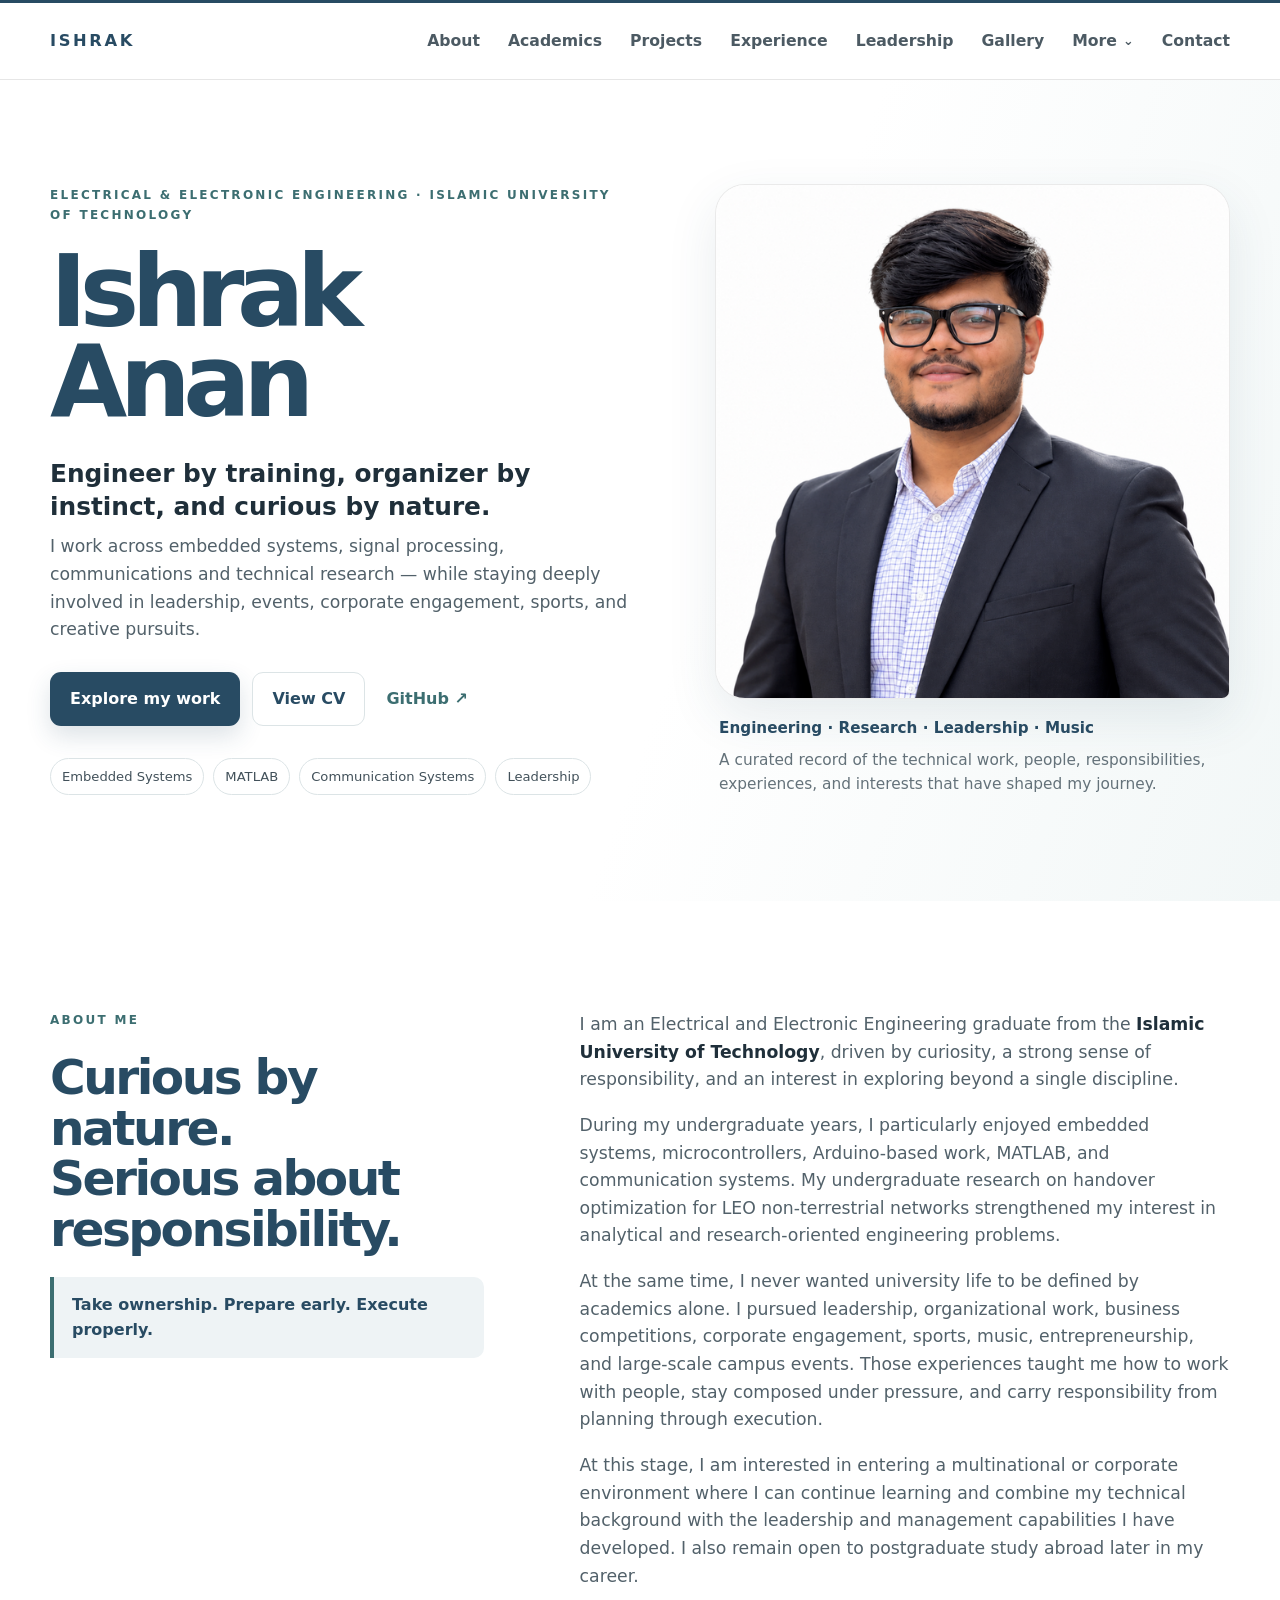
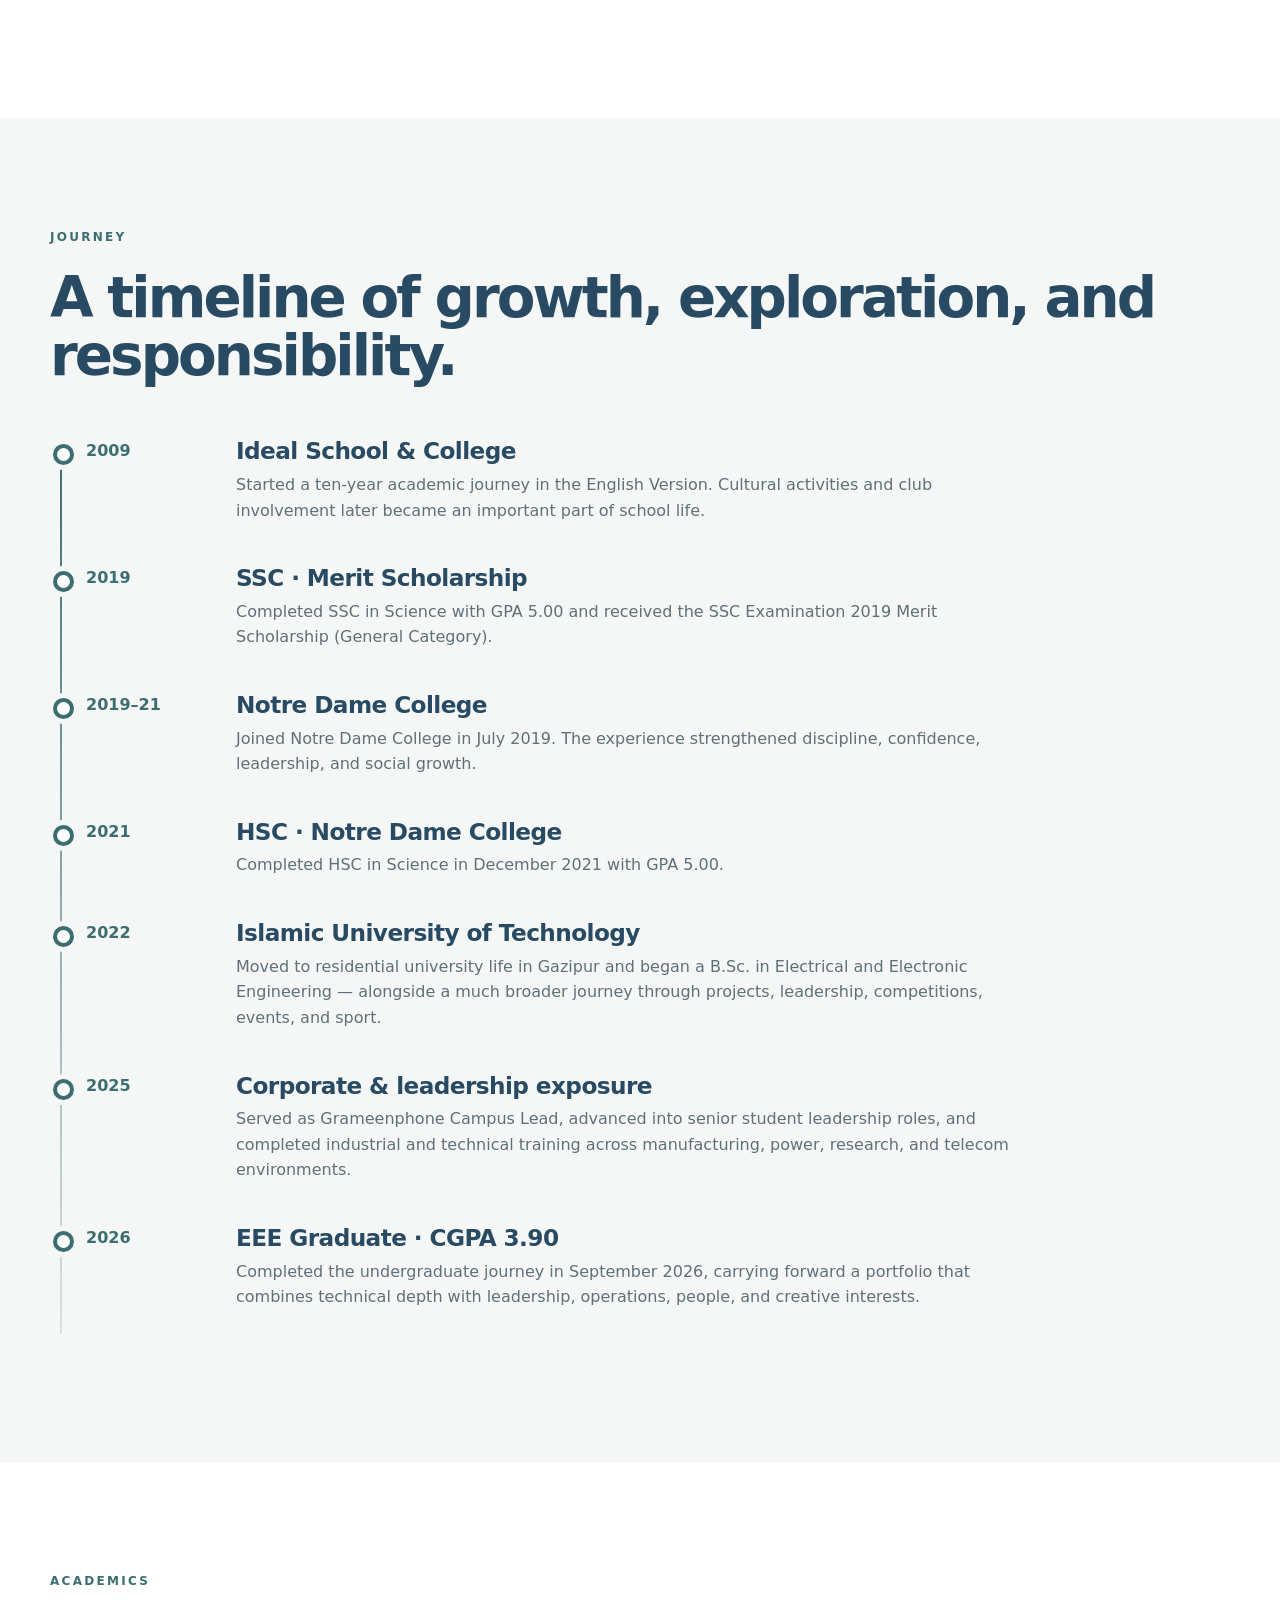
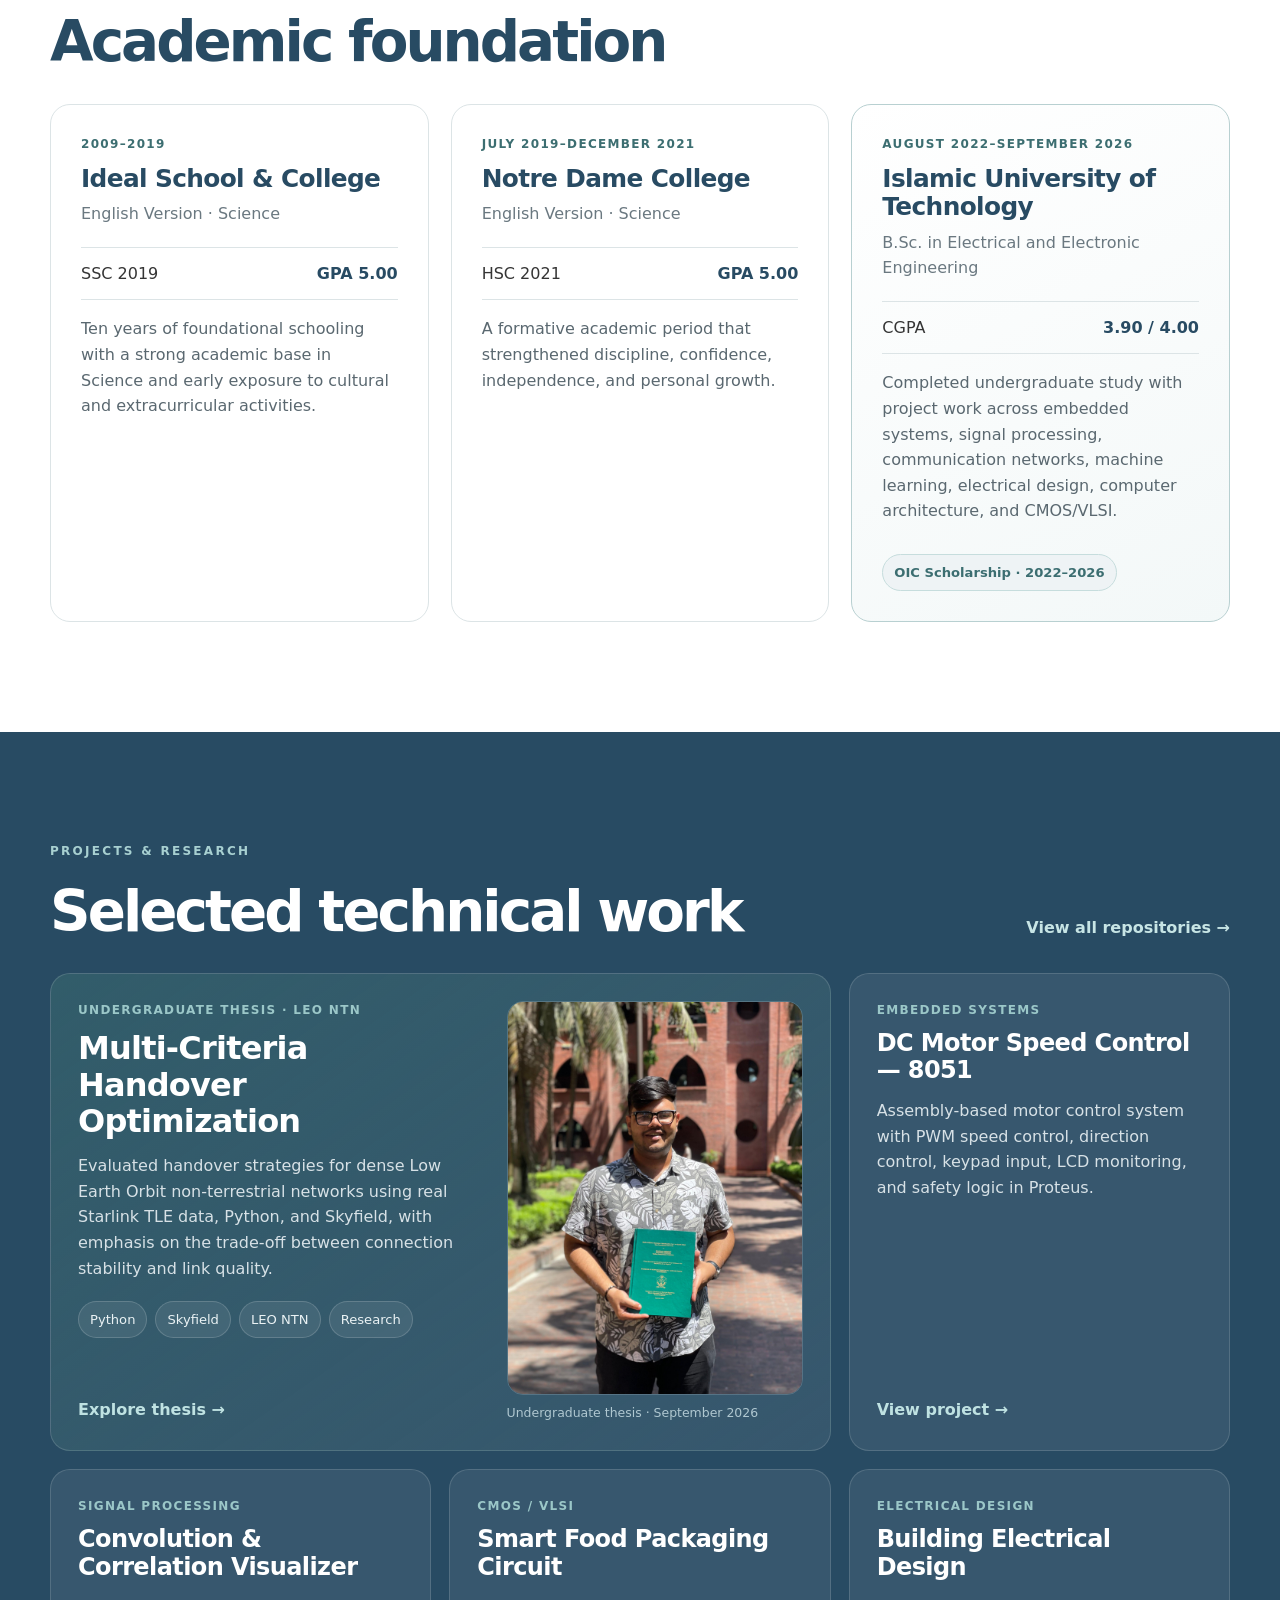
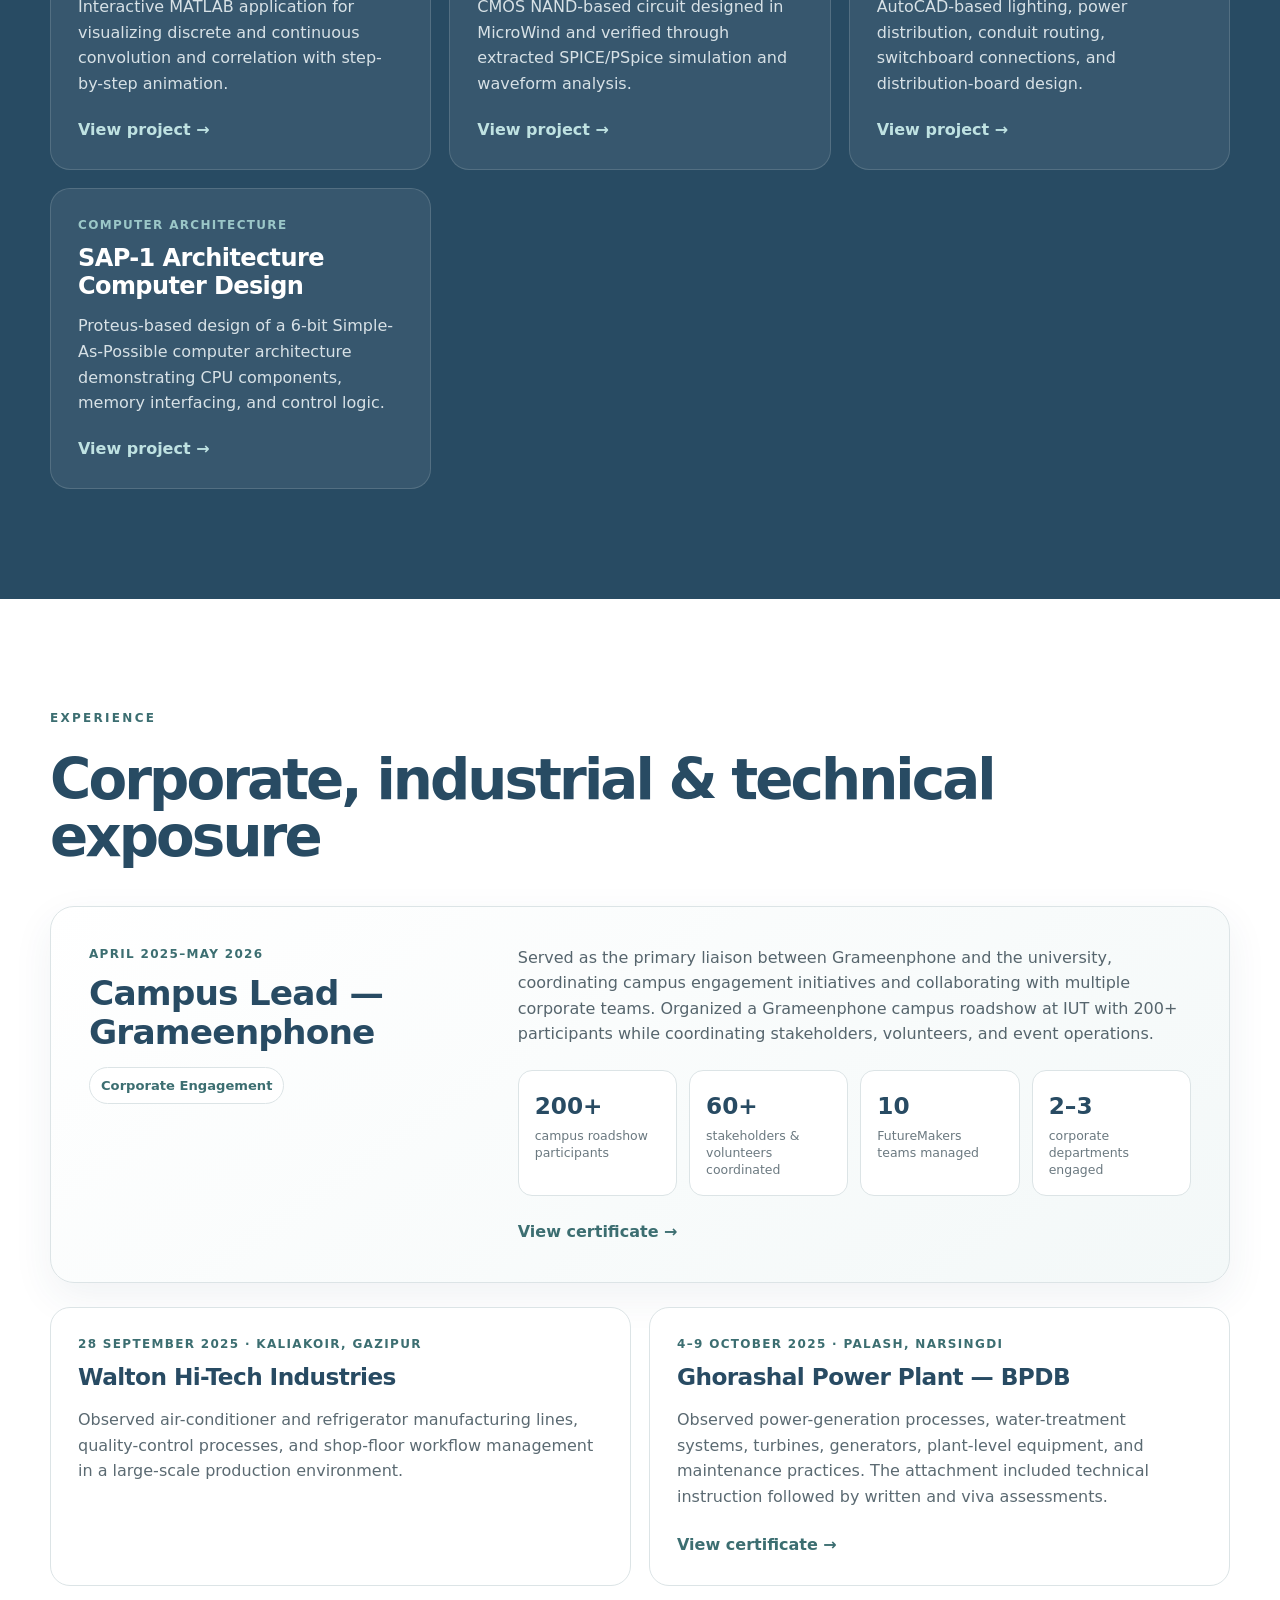
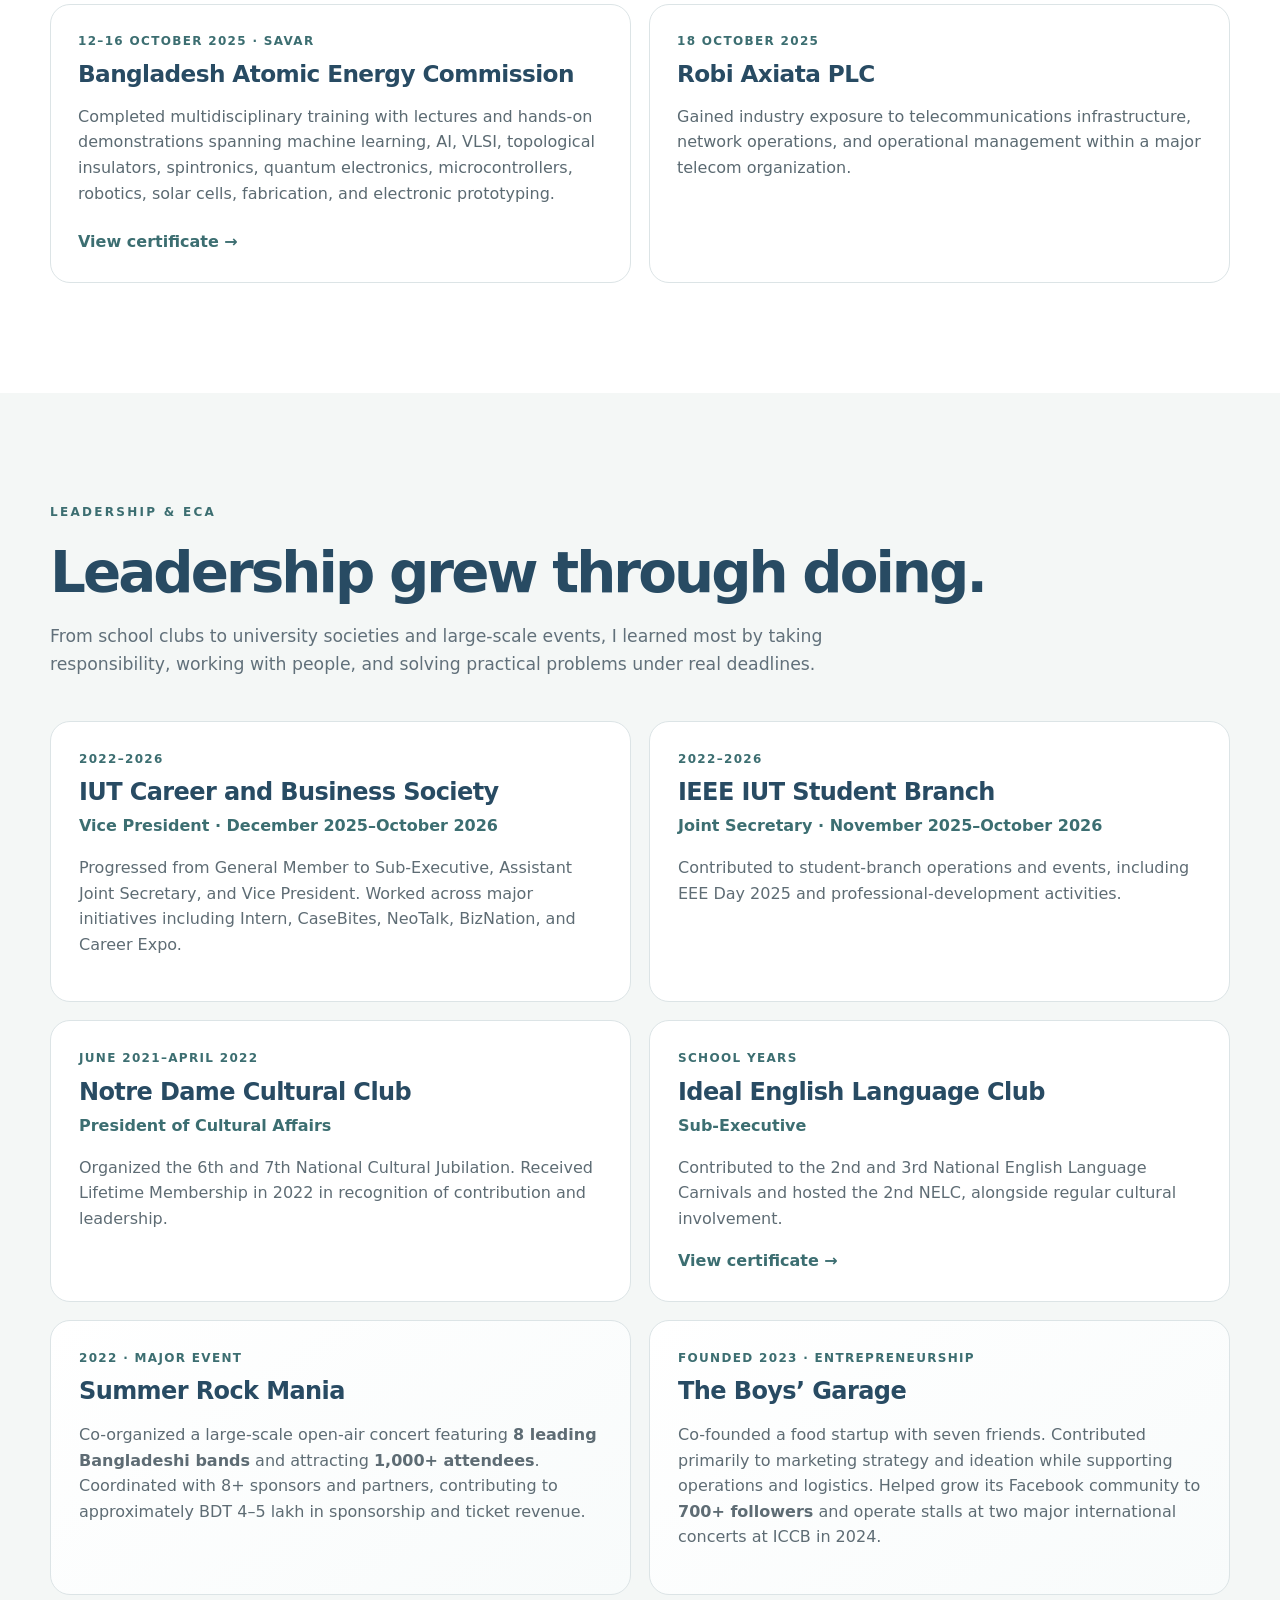
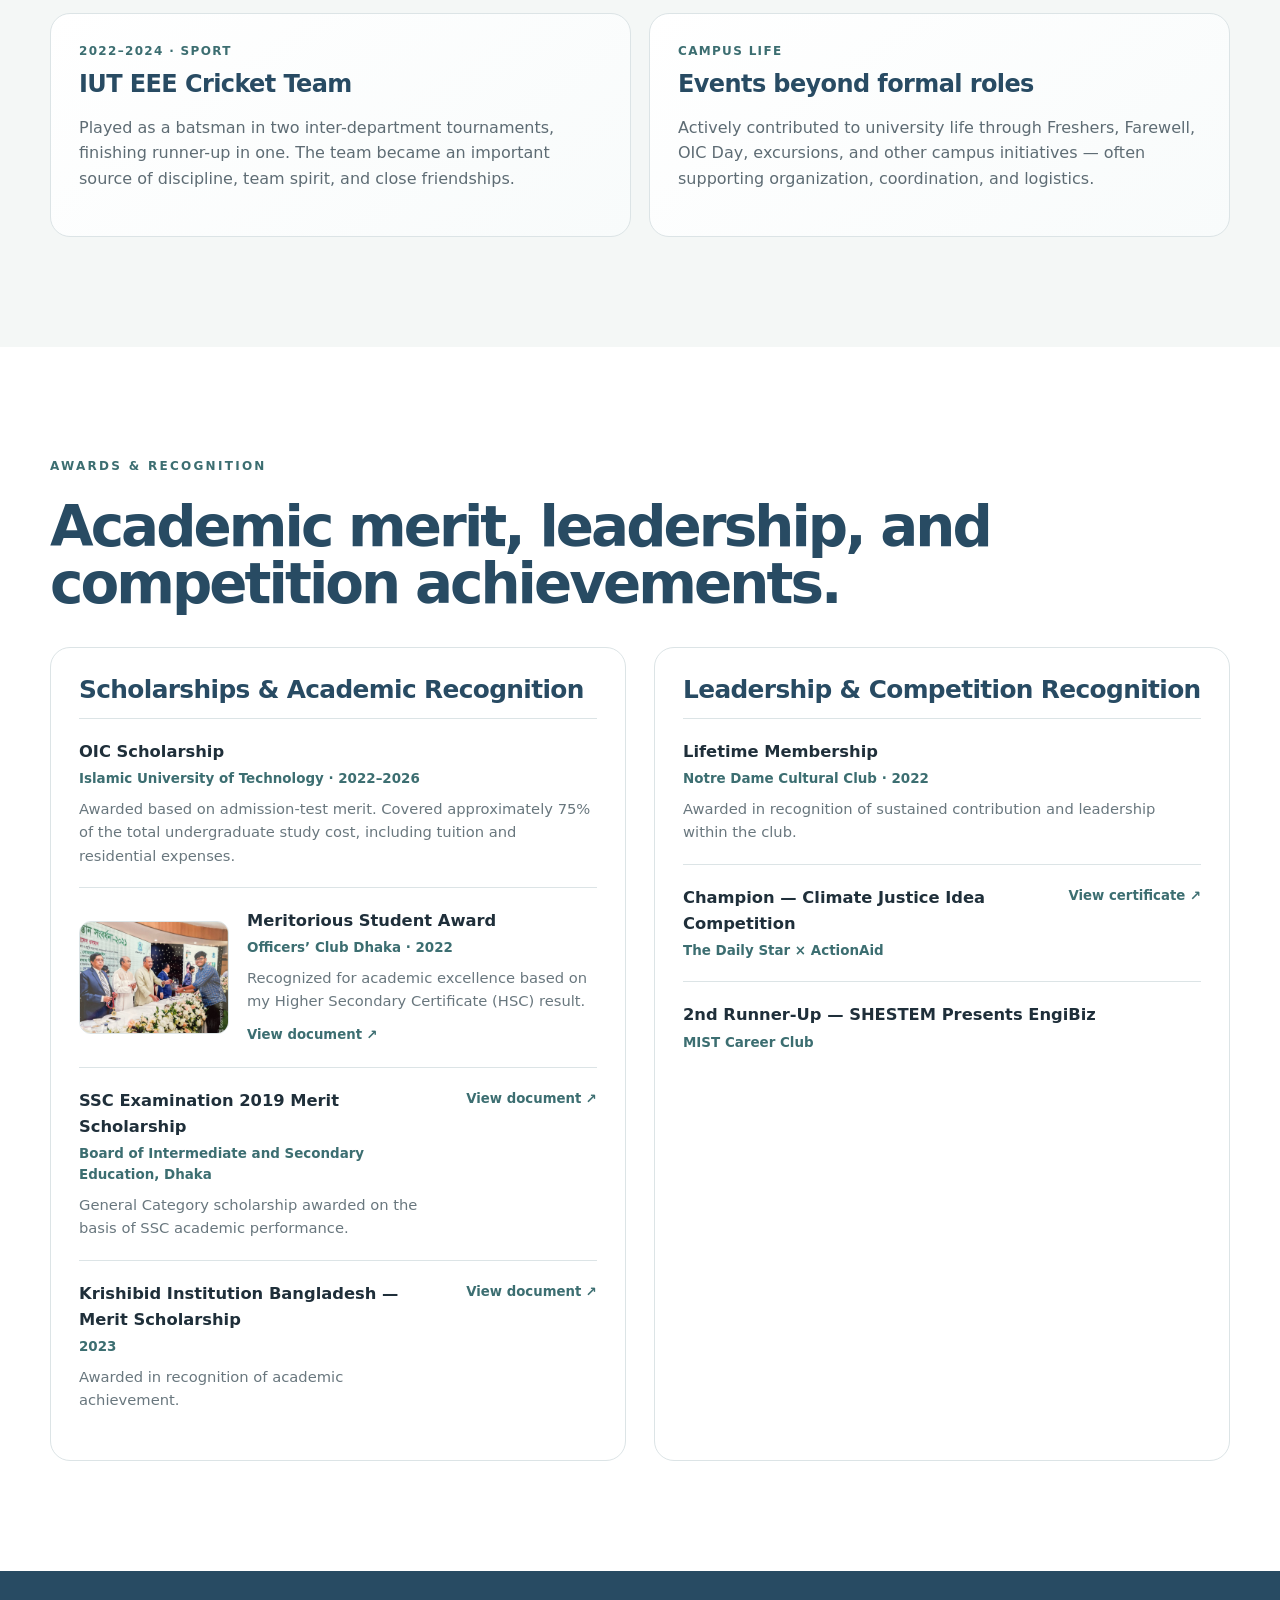
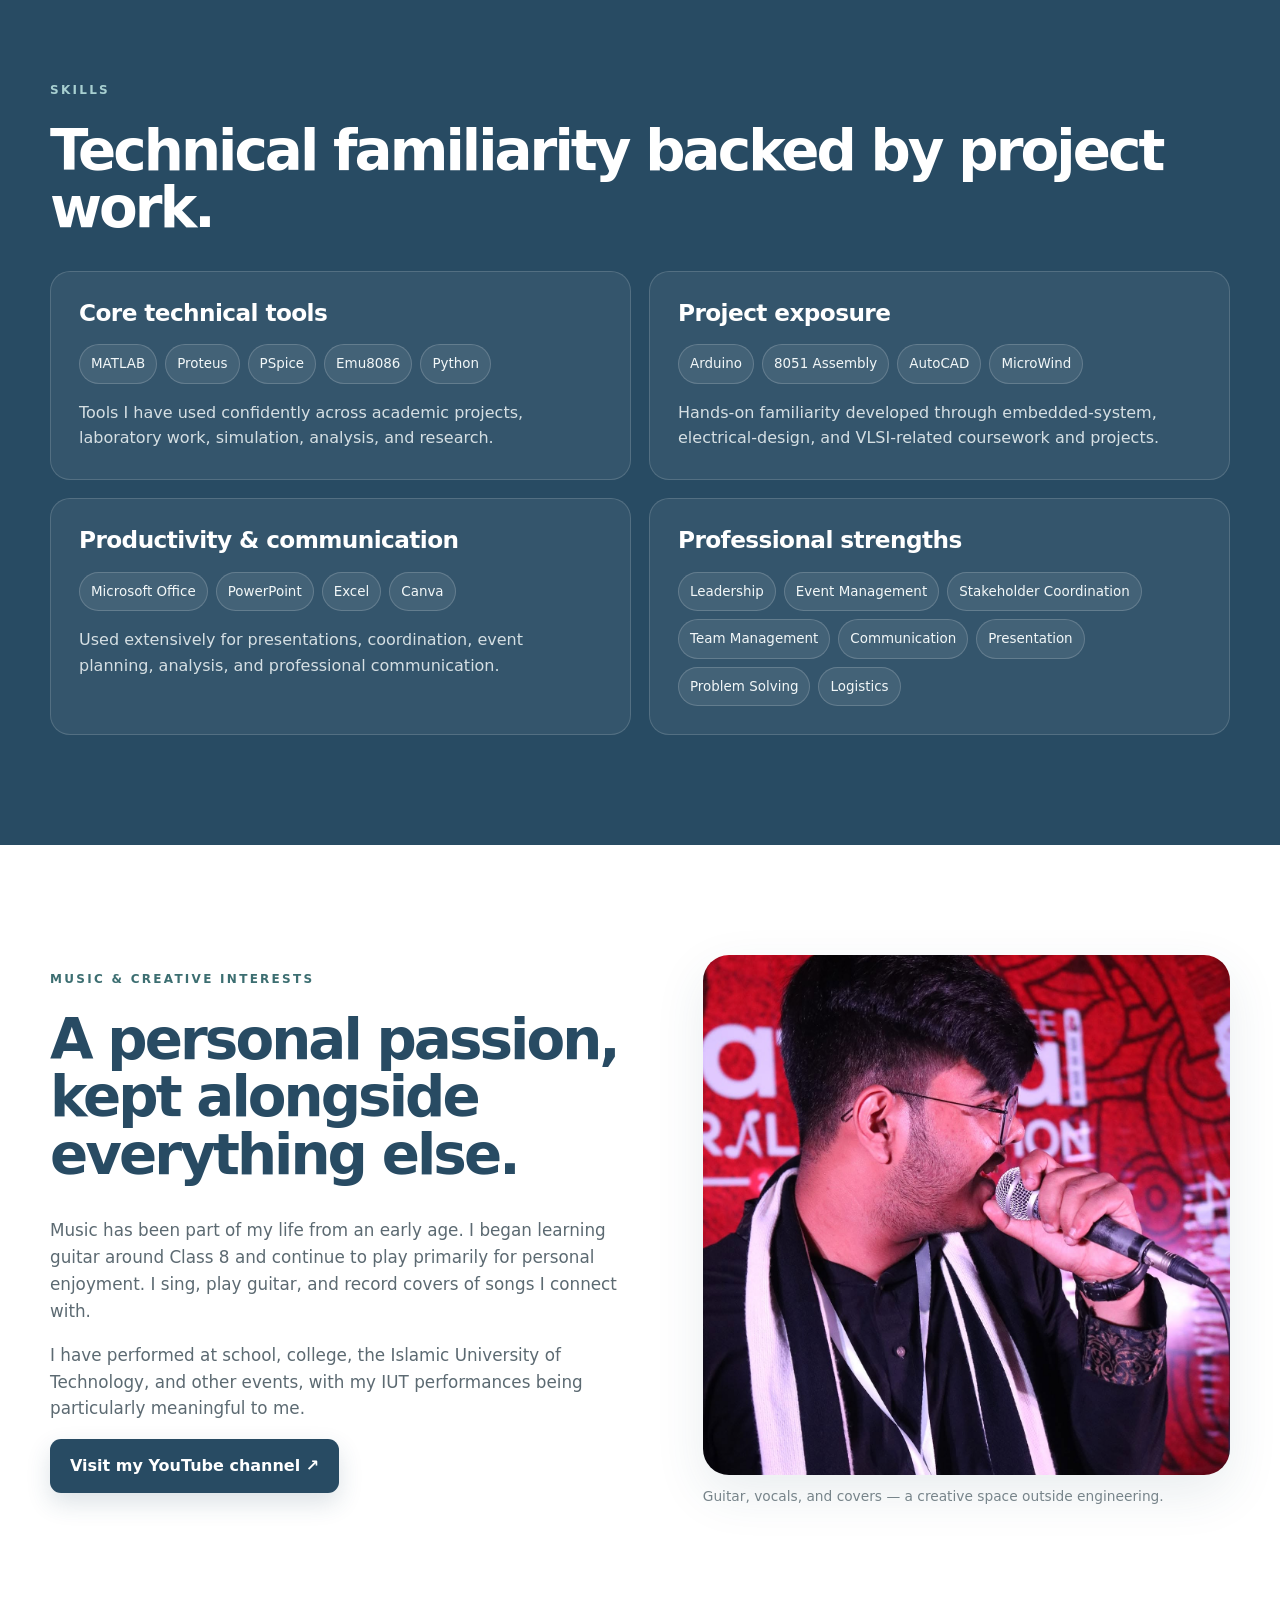
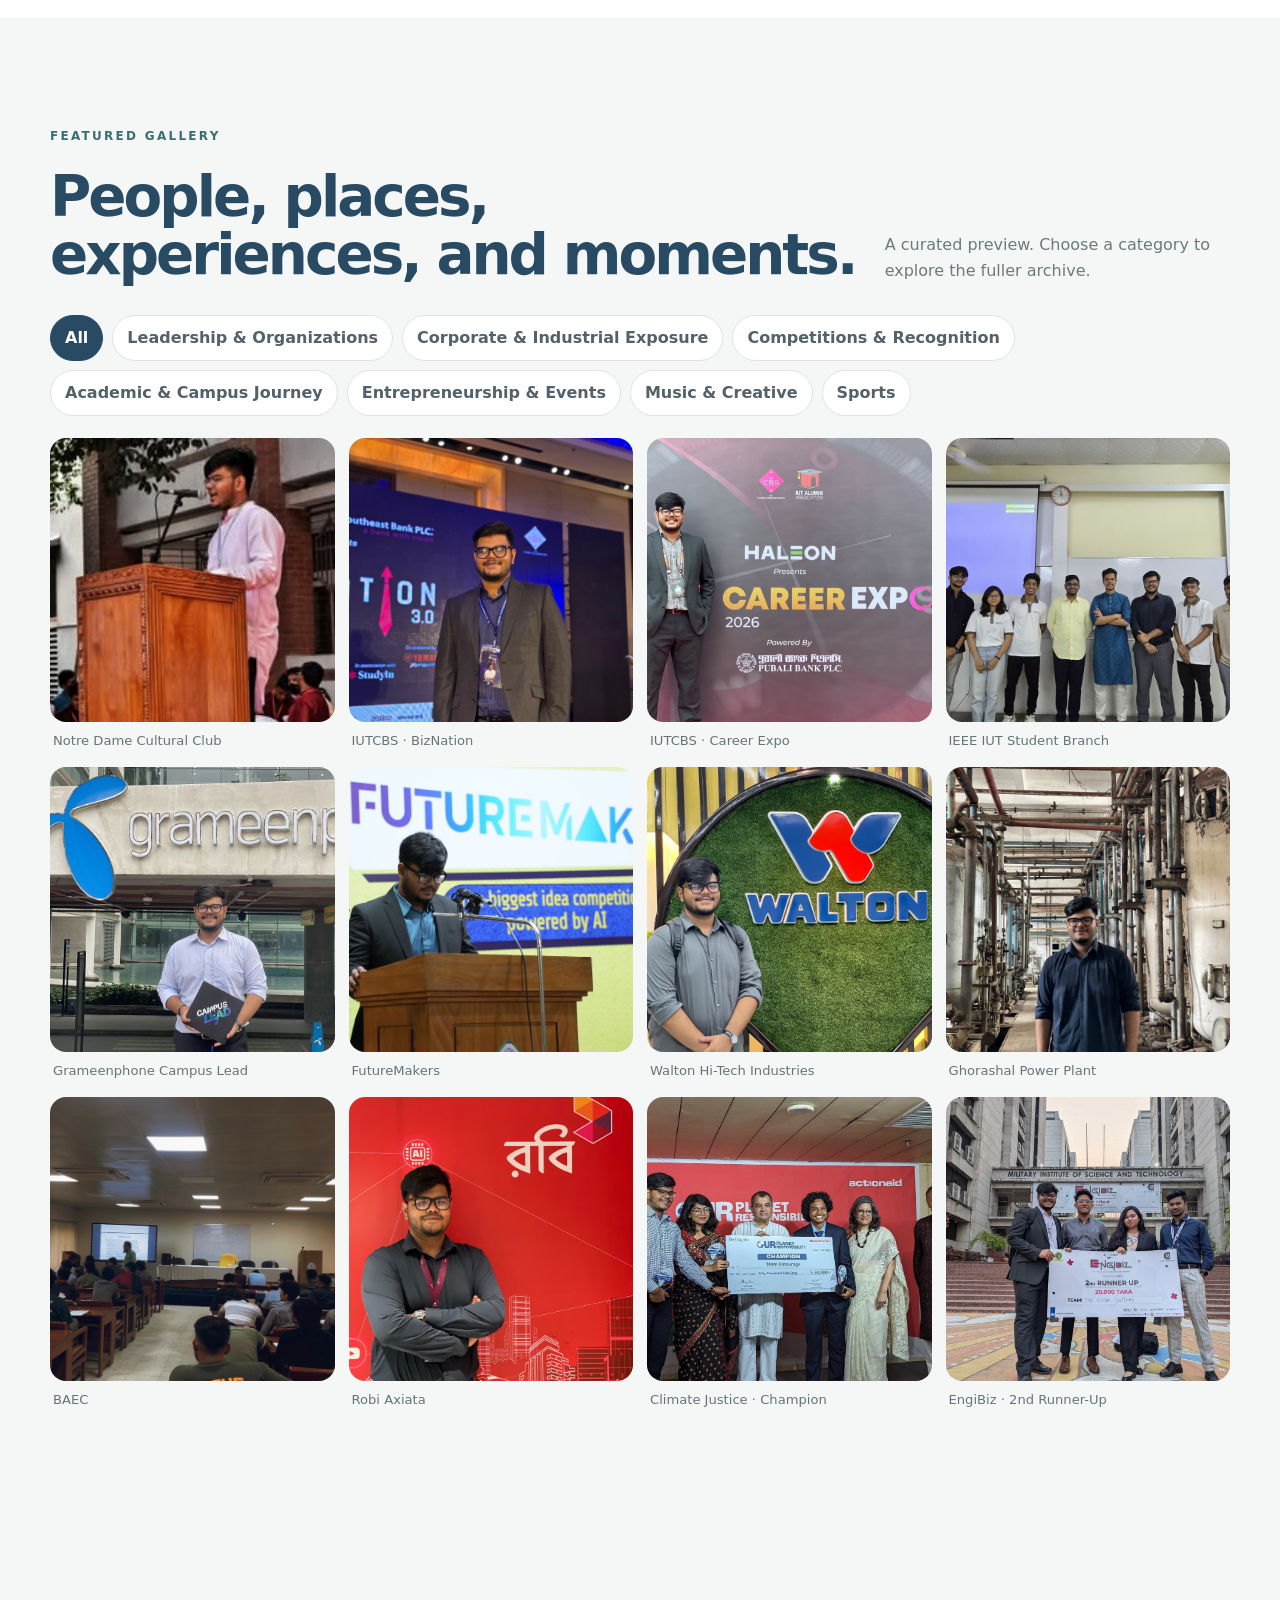
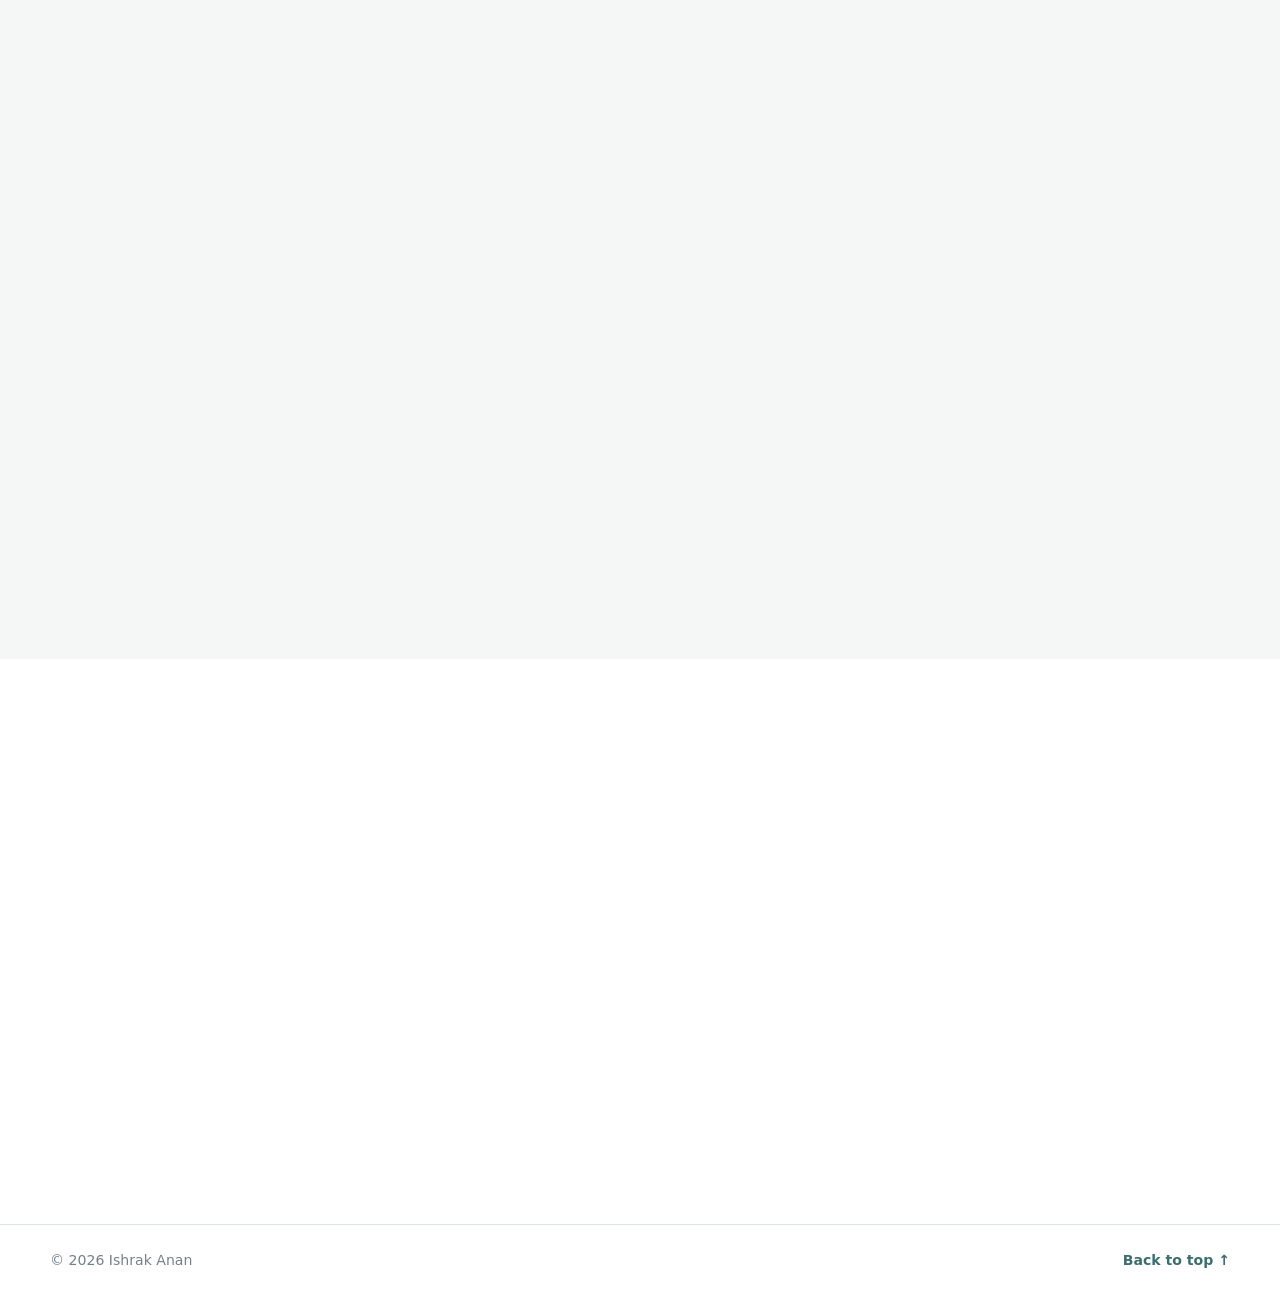
==== commit dac7b8e3: "Update final undergraduate CGPA" ====
--- a/index.html
+++ b/index.html
@@ -116,7 +116,7 @@
           </article>
           <article class="journey-item reveal">
             <div class="journey-year">2026</div>
-            <div><h3>EEE Graduate · CGPA 3.89</h3><p>Completed the undergraduate journey in September 2026, carrying forward a portfolio that combines technical depth with leadership, operations, people, and creative interests.</p></div>
+            <div><h3>EEE Graduate · CGPA 3.90</h3><p>Completed the undergraduate journey in September 2026, carrying forward a portfolio that combines technical depth with leadership, operations, people, and creative interests.</p></div>
           </article>
         </div>
       </div>
@@ -145,7 +145,7 @@
             <p class="meta">August 2022–September 2026</p>
             <h3>Islamic University of Technology</h3>
             <p class="academic-sub">B.Sc. in Electrical and Electronic Engineering</p>
-            <div class="result-row"><span>CGPA</span><strong>3.89 / 4.00</strong></div>
+            <div class="result-row"><span>CGPA</span><strong>3.90 / 4.00</strong></div>
             <p>Completed undergraduate study with project work across embedded systems, signal processing, communication networks, machine learning, electrical design, computer architecture, and CMOS/VLSI.</p>
             <div class="note-chip">OIC Scholarship · 2022–2026</div>
           </article>
--- a/css/style.css
+++ b/css/style.css
@@ -124,3 +124,97 @@
 }
 
 @media (prefers-reduced-motion:reduce){html{scroll-behavior:auto}.reveal{opacity:1;transform:none;transition:none}.btn,.project-card,.academic-card,.gallery-open img{transition:none}}
+
+/* v4 refinements */
+.brand{font-size:1.02rem;letter-spacing:.16em;font-weight:900}
+.hero h1{font-size:clamp(4rem,7.8vw,7rem);line-height:.9}
+.about-grid h2{font-size:clamp(2.55rem,3.8vw,3.45rem);line-height:1.04;max-width:470px}
+.prose p{max-width:780px}
+
+.nav-more{position:relative;color:#4c5a63}
+.nav-more summary{list-style:none;cursor:pointer;font-size:.98rem;font-weight:550;display:flex;align-items:center;gap:6px}
+.nav-more summary::-webkit-details-marker{display:none}
+.nav-more summary::after{content:"⌄";font-size:.82rem;transform:translateY(-1px)}
+.nav-more[open] summary{color:var(--blue)}
+.nav-more-menu{position:absolute;right:0;top:calc(100% + 14px);min-width:220px;padding:8px;background:#fff;border:1px solid var(--line);border-radius:14px;box-shadow:var(--shadow)}
+.nav-more-menu a{display:block;padding:10px 12px;border-radius:9px;white-space:nowrap}
+.nav-more-menu a:hover{background:var(--soft)}
+
+.gallery-filters a.filter-btn{text-decoration:none;display:inline-flex;align-items:center}
+.gallery-cta{display:flex;justify-content:flex-end;margin-top:24px}
+
+@media (max-width:780px){
+  .brand{font-size:.95rem;letter-spacing:.14em}
+  .nav-more{width:100%}
+  .nav-more summary{padding:11px 12px;border-radius:9px}
+  .nav-more summary:hover{background:var(--soft)}
+  .nav-more-menu{position:static;min-width:0;box-shadow:none;border:0;border-left:2px solid var(--line);border-radius:0;margin:0 0 5px 18px;padding:0 0 0 8px}
+  .nav-more-menu a{padding:9px 12px}
+  .gallery-cta{justify-content:stretch}.gallery-cta .btn{width:100%}
+}
+
+.gallery-hero{padding:92px 0 76px}
+.gallery-page-title{max-width:960px;margin:0 0 22px;color:var(--blue);font-size:clamp(2.8rem,5vw,5rem);line-height:.98;letter-spacing:-.055em}
+.gallery-page-intro{max-width:760px;color:#5f6f77;font-size:1.08rem;margin:0 0 22px}
+.gallery-archive{padding-top:72px}
+.gallery-grid-archive{grid-template-columns:repeat(4,1fr)}
+@media (max-width:1000px){.gallery-grid-archive{grid-template-columns:repeat(3,1fr)}}
+@media (max-width:780px){.gallery-hero{padding:68px 0 52px}.gallery-grid-archive{grid-template-columns:repeat(2,1fr)}}
+
+/* v5 refinements */
+.nav-dropdown{position:relative;display:flex;align-items:center}
+.nav-dropdown-toggle{border:0;background:transparent;color:#4c5a63;font-size:.98rem;font-weight:550;cursor:pointer;padding:0;display:inline-flex;align-items:center;gap:6px}
+.nav-dropdown-toggle:hover,.nav-dropdown-toggle:focus,.nav-dropdown.open .nav-dropdown-toggle{color:var(--blue)}
+.nav-dropdown-toggle span{font-size:.8rem;transition:transform .2s ease}
+.nav-dropdown.open .nav-dropdown-toggle span{transform:rotate(180deg)}
+.nav-dropdown-menu{position:absolute;right:0;top:calc(100% + 16px);z-index:160;display:none;grid-template-columns:1fr;gap:2px;min-width:230px;padding:8px;background:#fff;border:1px solid var(--line);border-radius:14px;box-shadow:var(--shadow)}
+.nav-dropdown:hover .nav-dropdown-menu,.nav-dropdown:focus-within .nav-dropdown-menu,.nav-dropdown.open .nav-dropdown-menu{display:grid}
+.nav-dropdown-menu a{display:block!important;width:100%;padding:10px 12px!important;border-radius:9px;white-space:nowrap}
+.nav-dropdown-menu a:hover,.nav-dropdown-menu a:focus{background:var(--soft)}
+
+.project-feature-with-photo{display:grid;grid-template-columns:minmax(0,1.15fr) minmax(210px,.85fr);gap:28px;align-items:stretch}
+.project-feature-copy{display:flex;flex-direction:column;min-width:0}
+.project-feature-copy>a{margin-top:auto}
+.project-feature-photo{margin:0;align-self:stretch;display:flex;flex-direction:column}
+.project-feature-photo img{width:100%;height:100%;min-height:300px;object-fit:cover;border-radius:16px;border:1px solid rgba(255,255,255,.16)}
+.project-feature-photo figcaption{margin-top:8px;color:#afc7d0;font-size:.78rem}
+
+.award-feature-item{display:grid;grid-template-columns:150px 1fr;gap:18px;align-items:center;padding:20px 0;border-top:1px solid var(--line)}
+.award-feature-item img{width:150px;aspect-ratio:4/3;object-fit:cover;border-radius:12px;border:1px solid var(--line)}
+.award-feature-item strong{display:block;color:var(--ink);font-size:1.02rem}
+.award-feature-item span{display:block;color:var(--teal);font-size:.84rem;font-weight:750;margin-top:3px}
+.award-feature-item p{color:#69777e;font-size:.92rem;margin:7px 0 8px}
+.award-feature-item a{color:var(--teal);font-size:.83rem;font-weight:800;text-decoration:none}
+.award-feature-item a:hover{text-decoration:underline}
+
+.gallery-open{position:relative}
+.gallery-open::after{content:attr(data-caption);position:absolute;inset:auto 0 0 0;padding:42px 12px 11px;color:#fff;font-size:.8rem;font-weight:750;text-align:left;line-height:1.3;background:linear-gradient(transparent,rgba(18,36,48,.82));opacity:0;transform:translateY(4px);transition:opacity .25s ease,transform .25s ease;pointer-events:none}
+.gallery-open:hover::after,.gallery-open:focus-visible::after{opacity:1;transform:none}
+.featured-gallery-grid{grid-template-columns:repeat(4,1fr)}
+.gallery-grid-archive{align-items:start}
+.gallery-archive .gallery-item figcaption{min-height:2.5em}
+.back-to-top{cursor:pointer}
+
+@media (max-width:1000px){
+  .project-feature-with-photo{grid-template-columns:1fr 260px}
+  .featured-gallery-grid{grid-template-columns:repeat(3,1fr)}
+}
+
+@media (max-width:780px){
+  .nav-dropdown{display:block;width:100%}
+  .nav-dropdown-toggle{width:100%;padding:11px 12px;justify-content:space-between;border-radius:9px;text-align:left}
+  .nav-dropdown-toggle:hover,.nav-dropdown-toggle:focus{background:var(--soft)}
+  .nav-dropdown-menu{position:static;display:none;min-width:0;margin:0 0 5px 18px;padding:3px 0 3px 8px;border:0;border-left:2px solid var(--line);border-radius:0;box-shadow:none}
+  .nav-dropdown:hover .nav-dropdown-menu{display:none}
+  .nav-dropdown.open .nav-dropdown-menu{display:grid}
+  .nav-dropdown-menu a{padding:9px 12px!important}
+  .project-feature-with-photo{grid-template-columns:1fr}
+  .project-feature-photo img{height:auto;min-height:0;max-height:520px}
+  .award-feature-item{grid-template-columns:110px 1fr}.award-feature-item img{width:110px}
+  .featured-gallery-grid{grid-template-columns:repeat(2,1fr)}
+}
+
+@media (max-width:480px){
+  .award-feature-item{grid-template-columns:1fr}.award-feature-item img{width:100%;aspect-ratio:16/10}
+  .featured-gallery-grid{grid-template-columns:repeat(2,1fr)}
+}
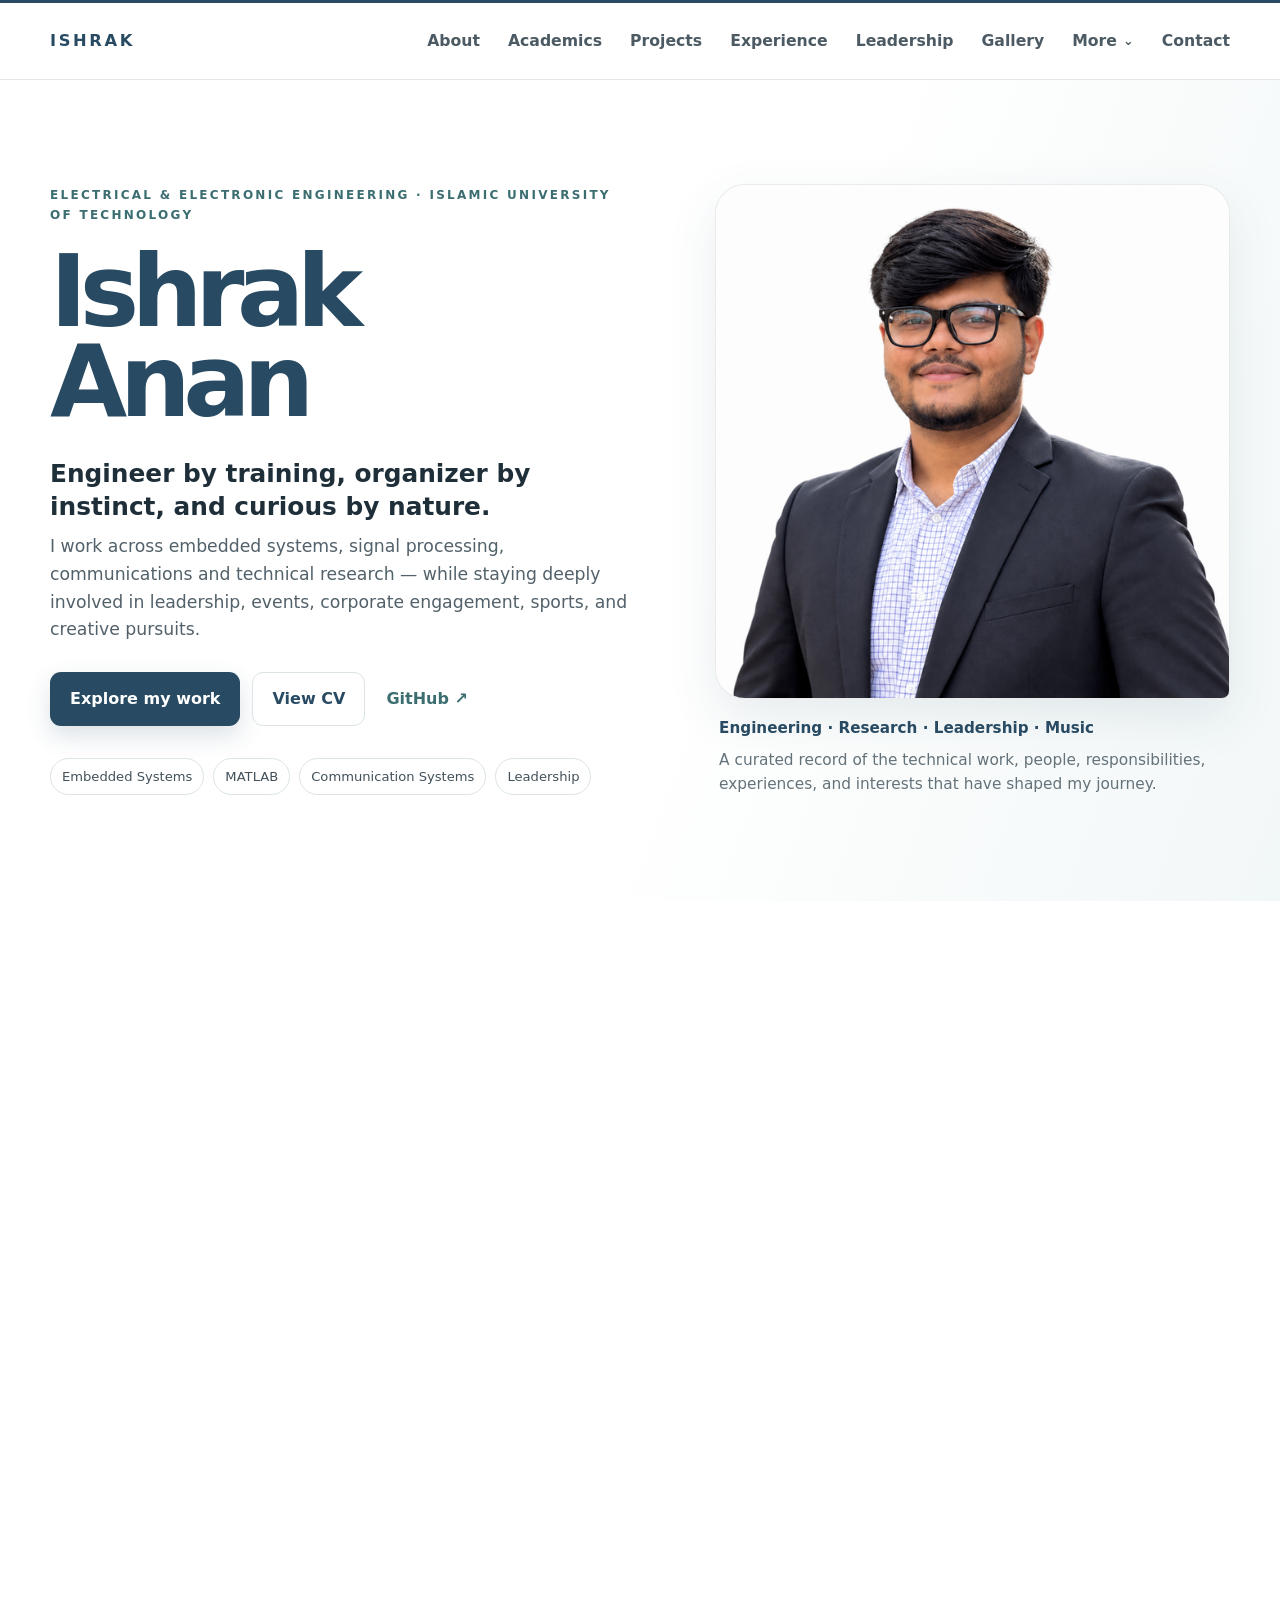
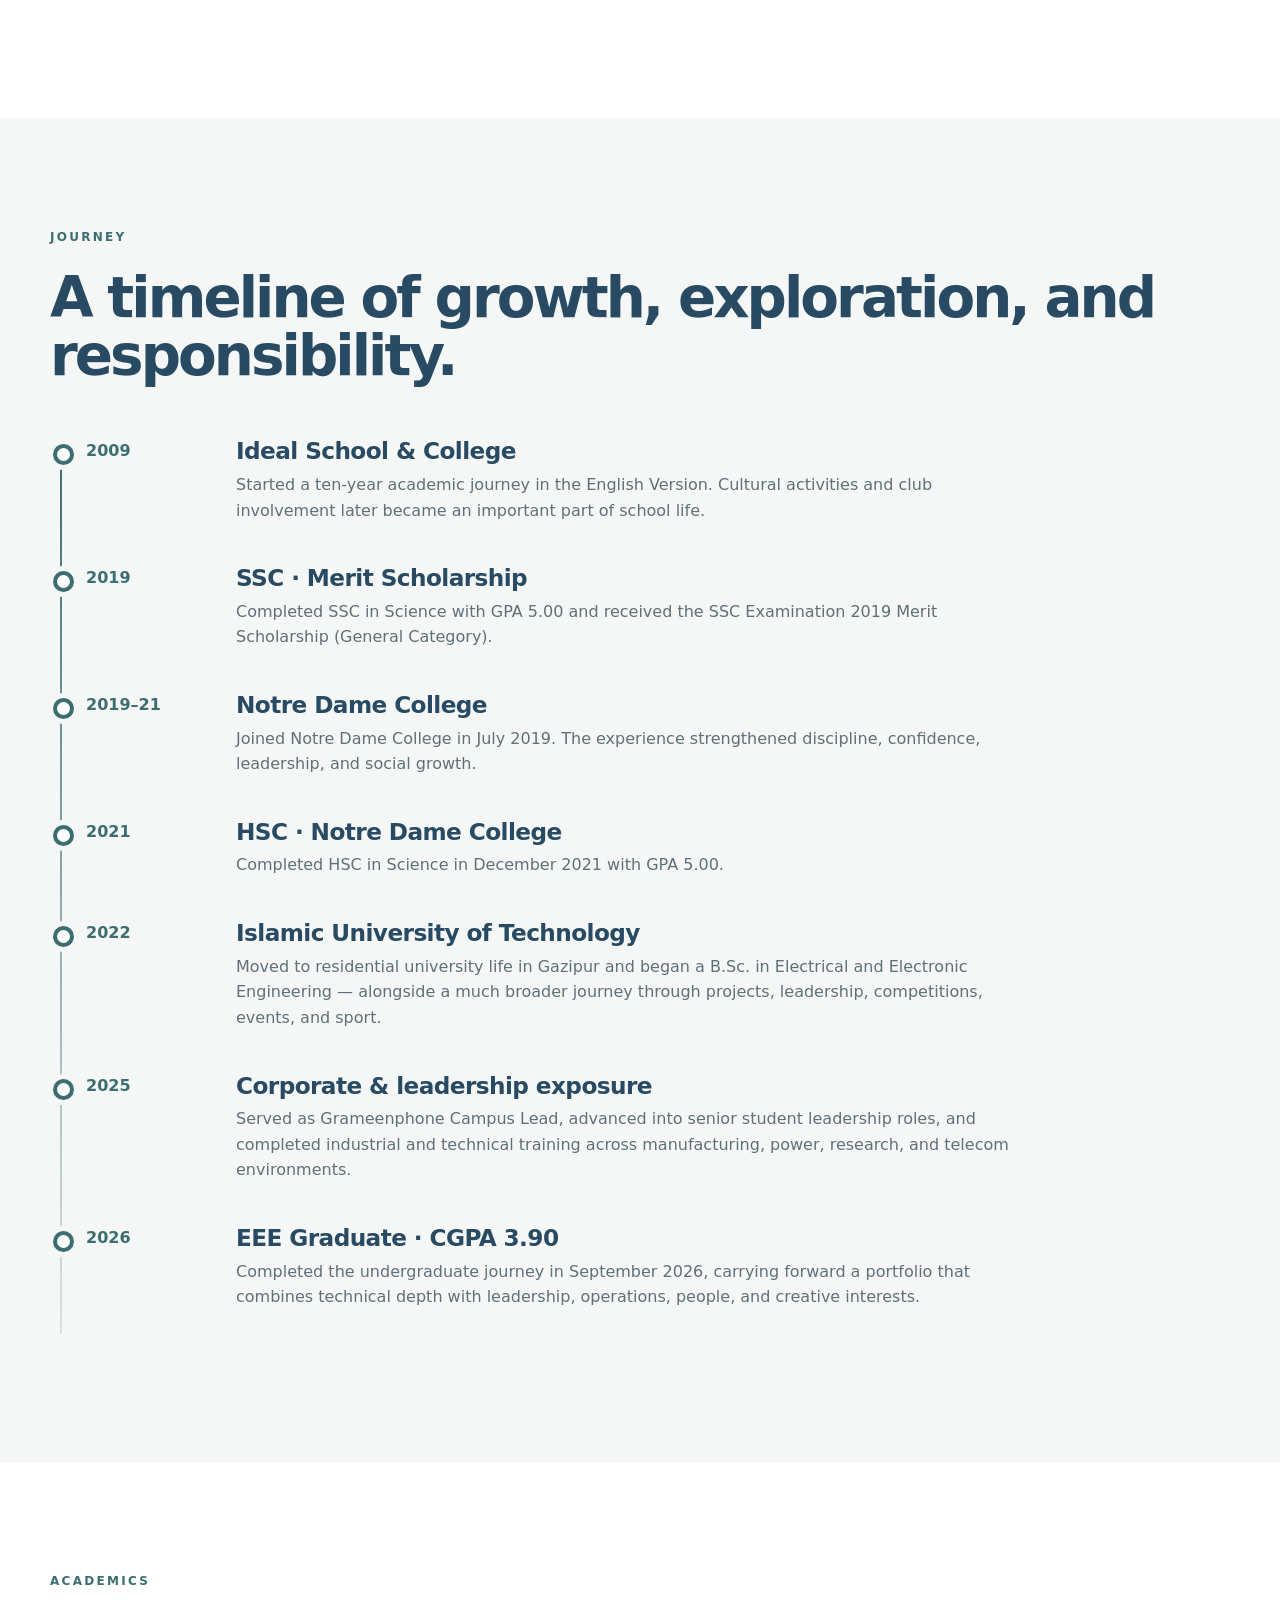
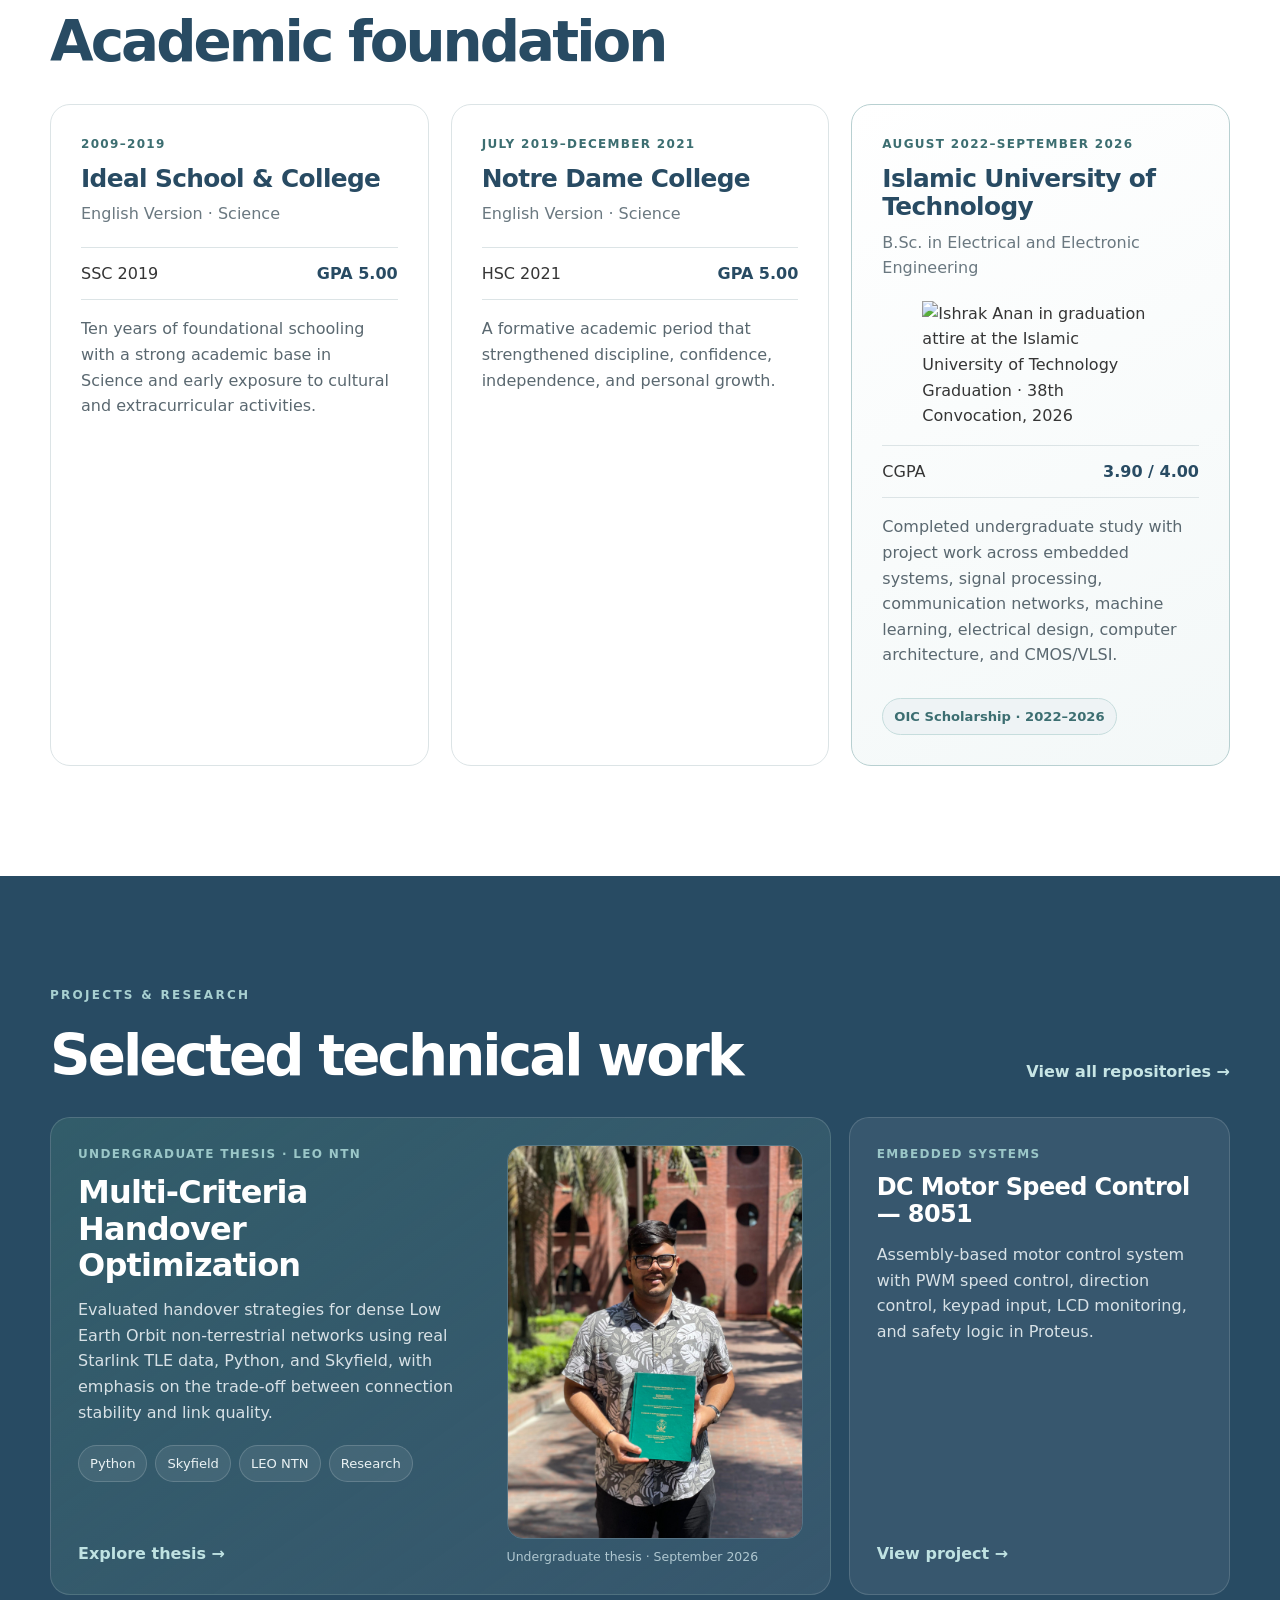
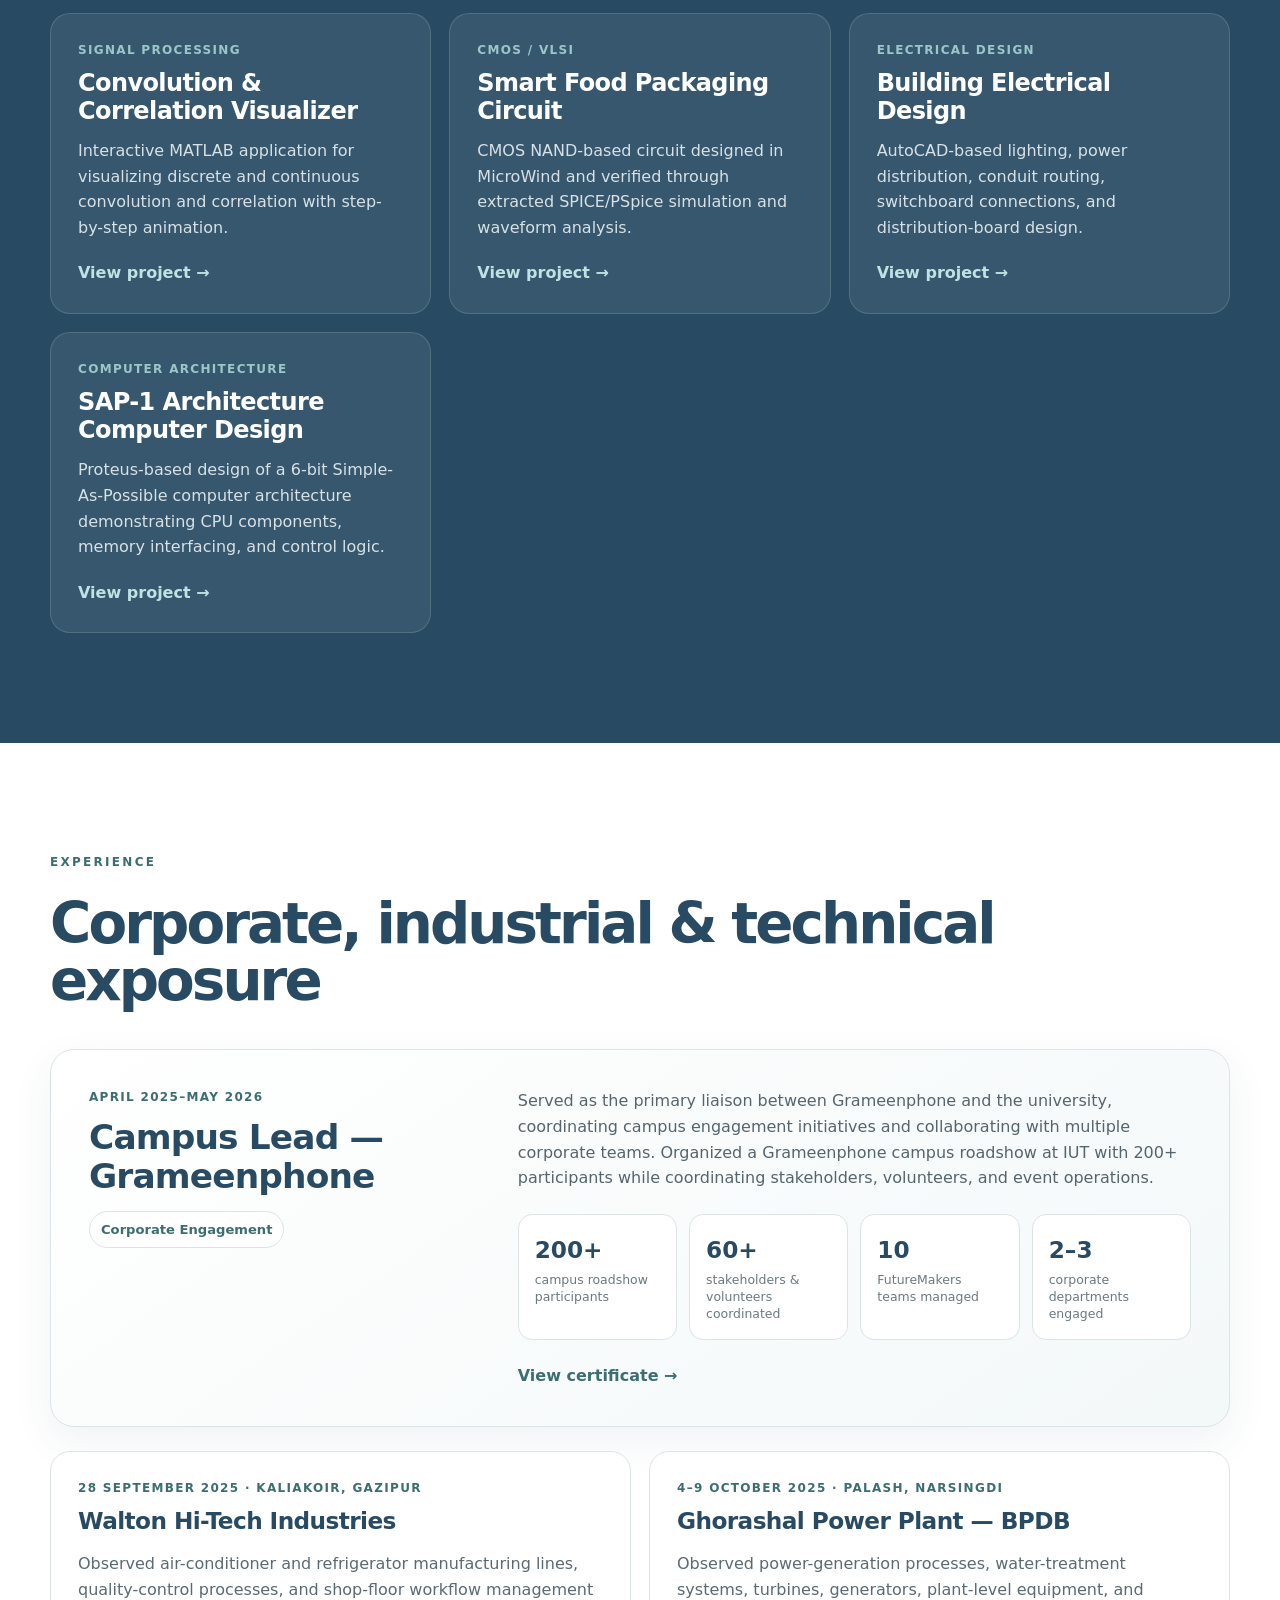
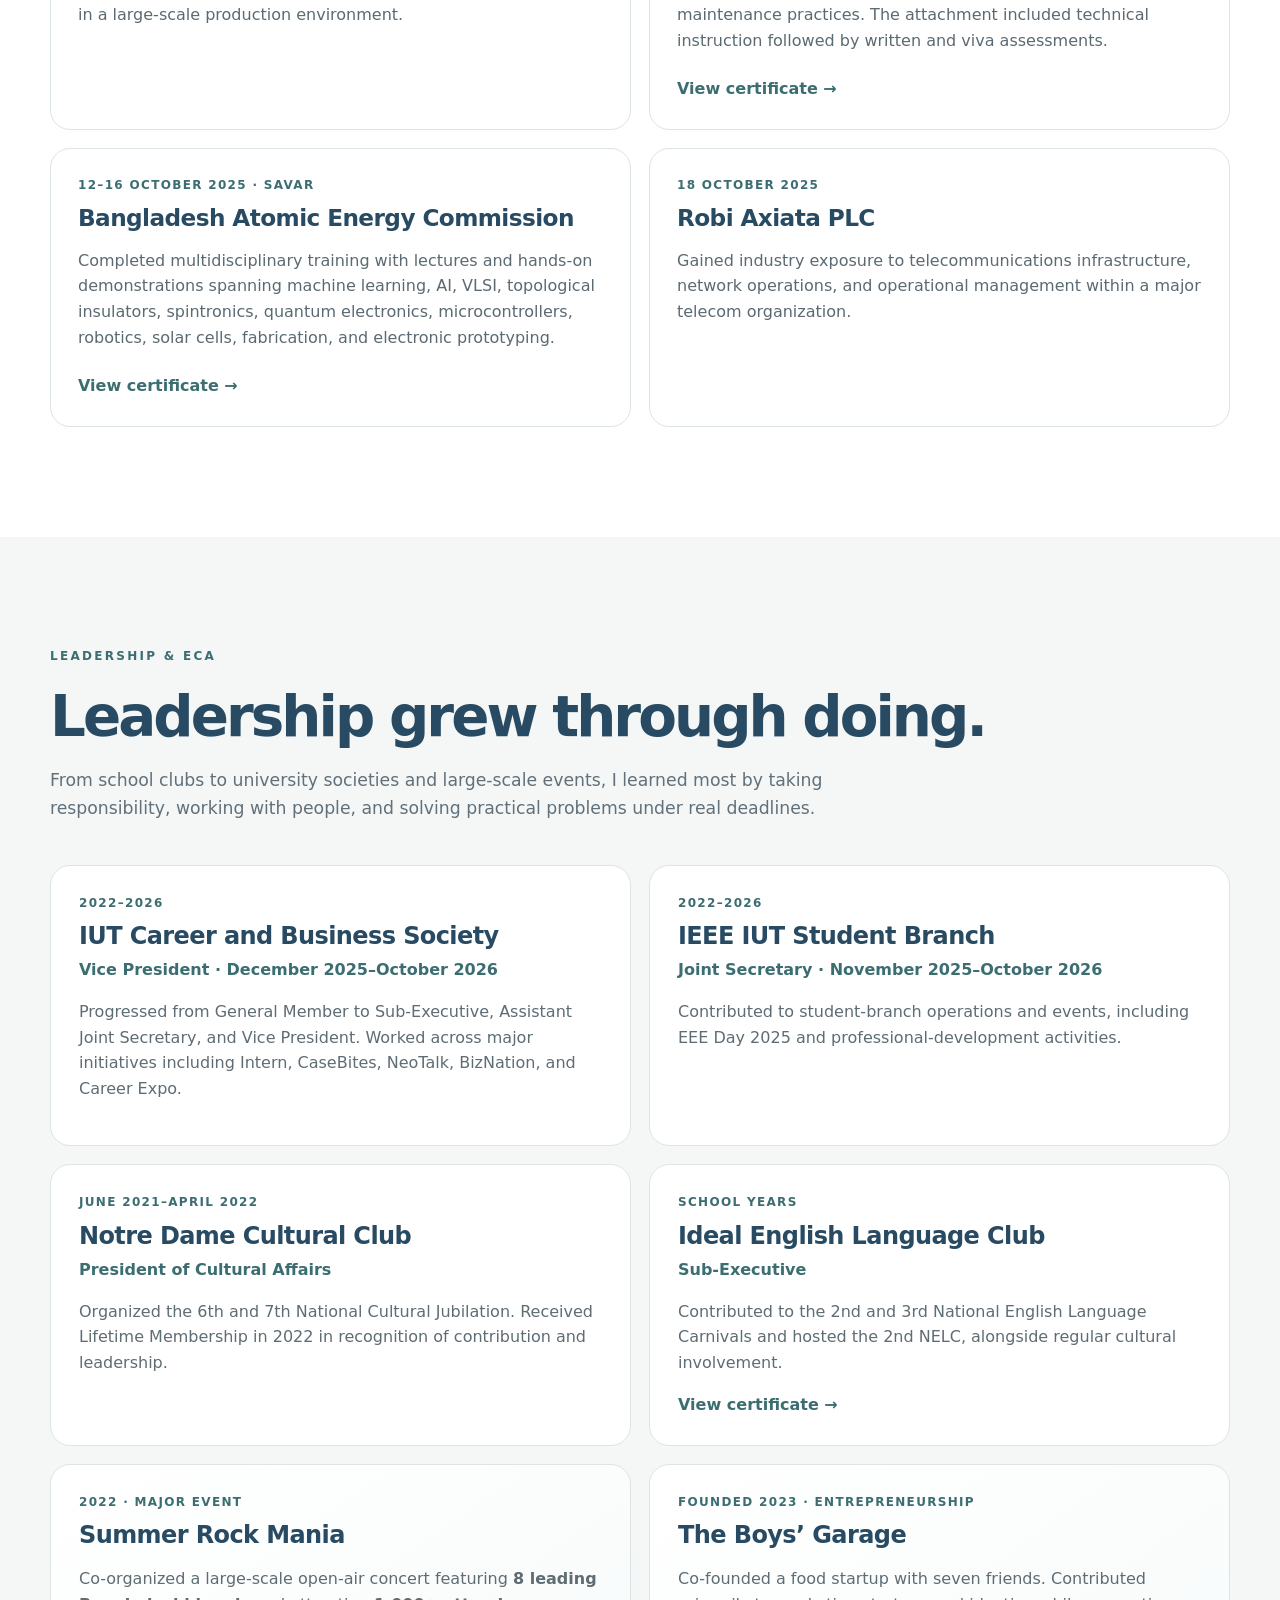
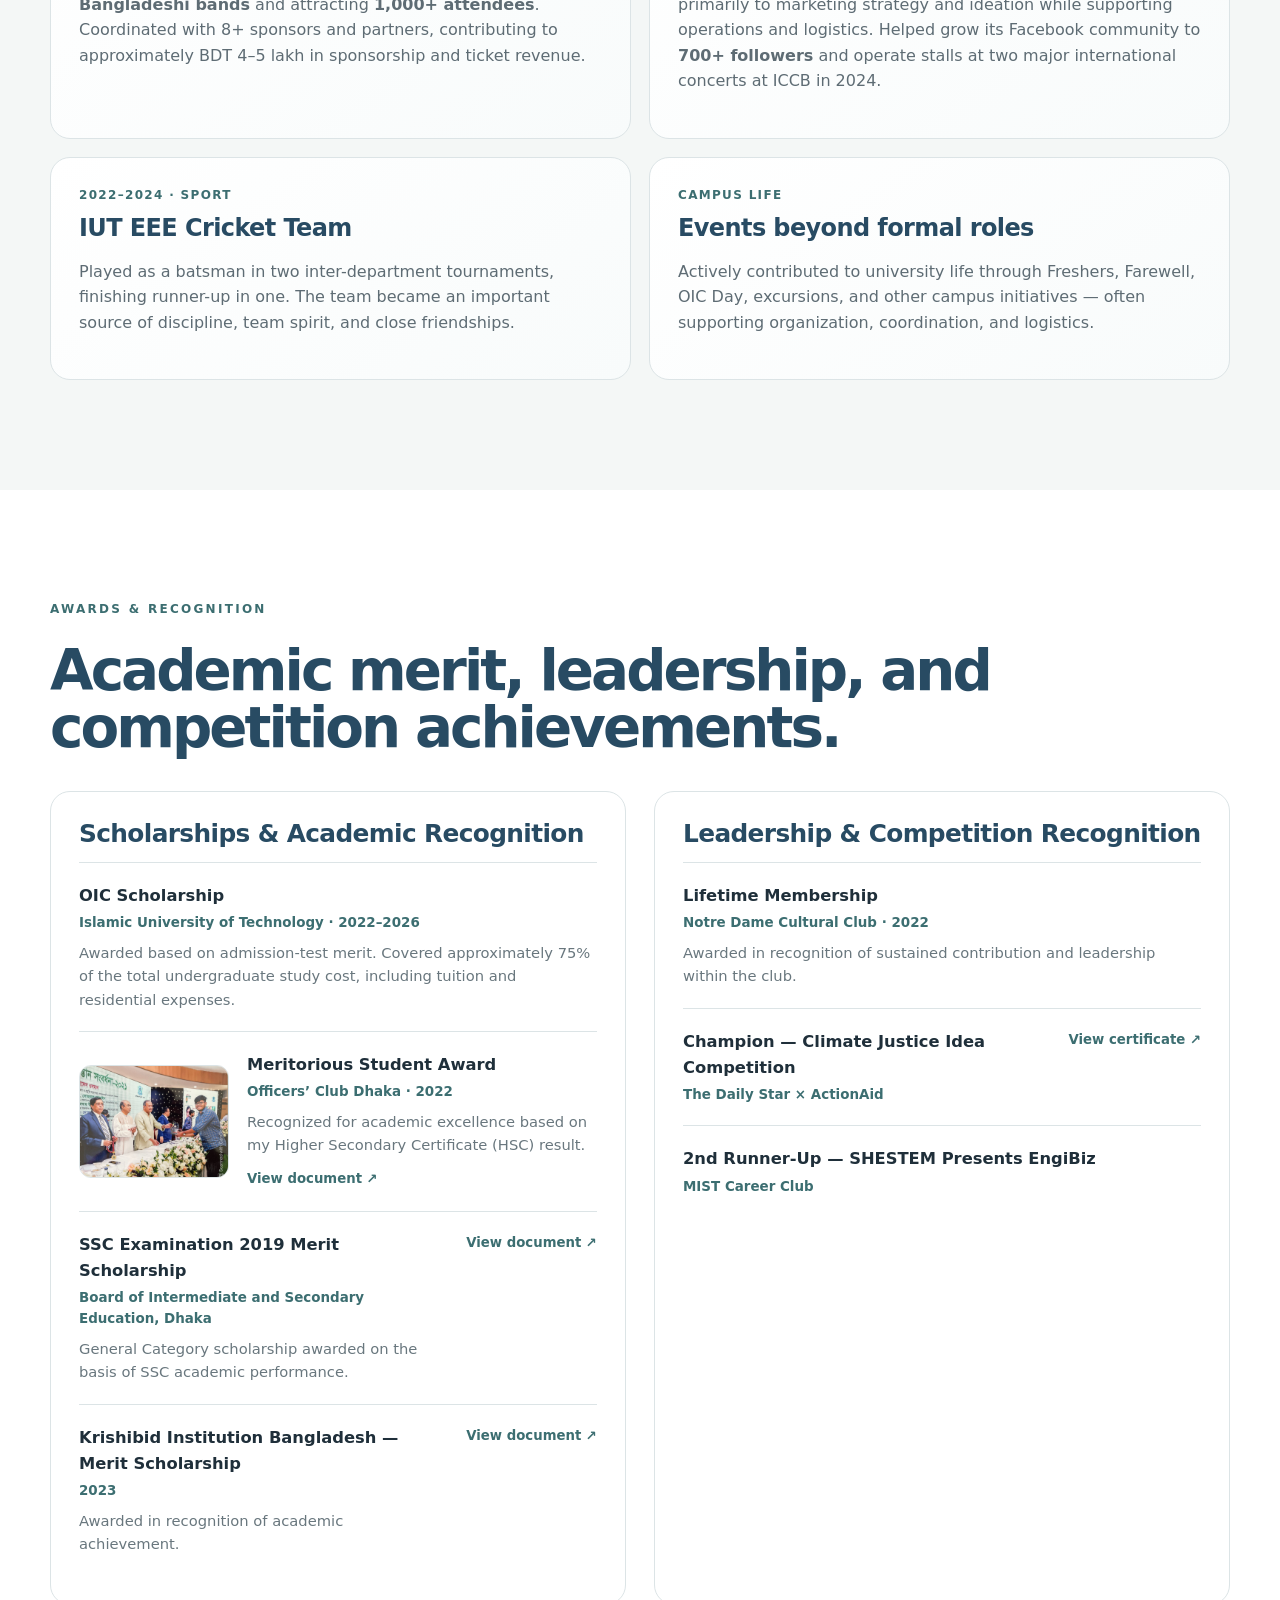
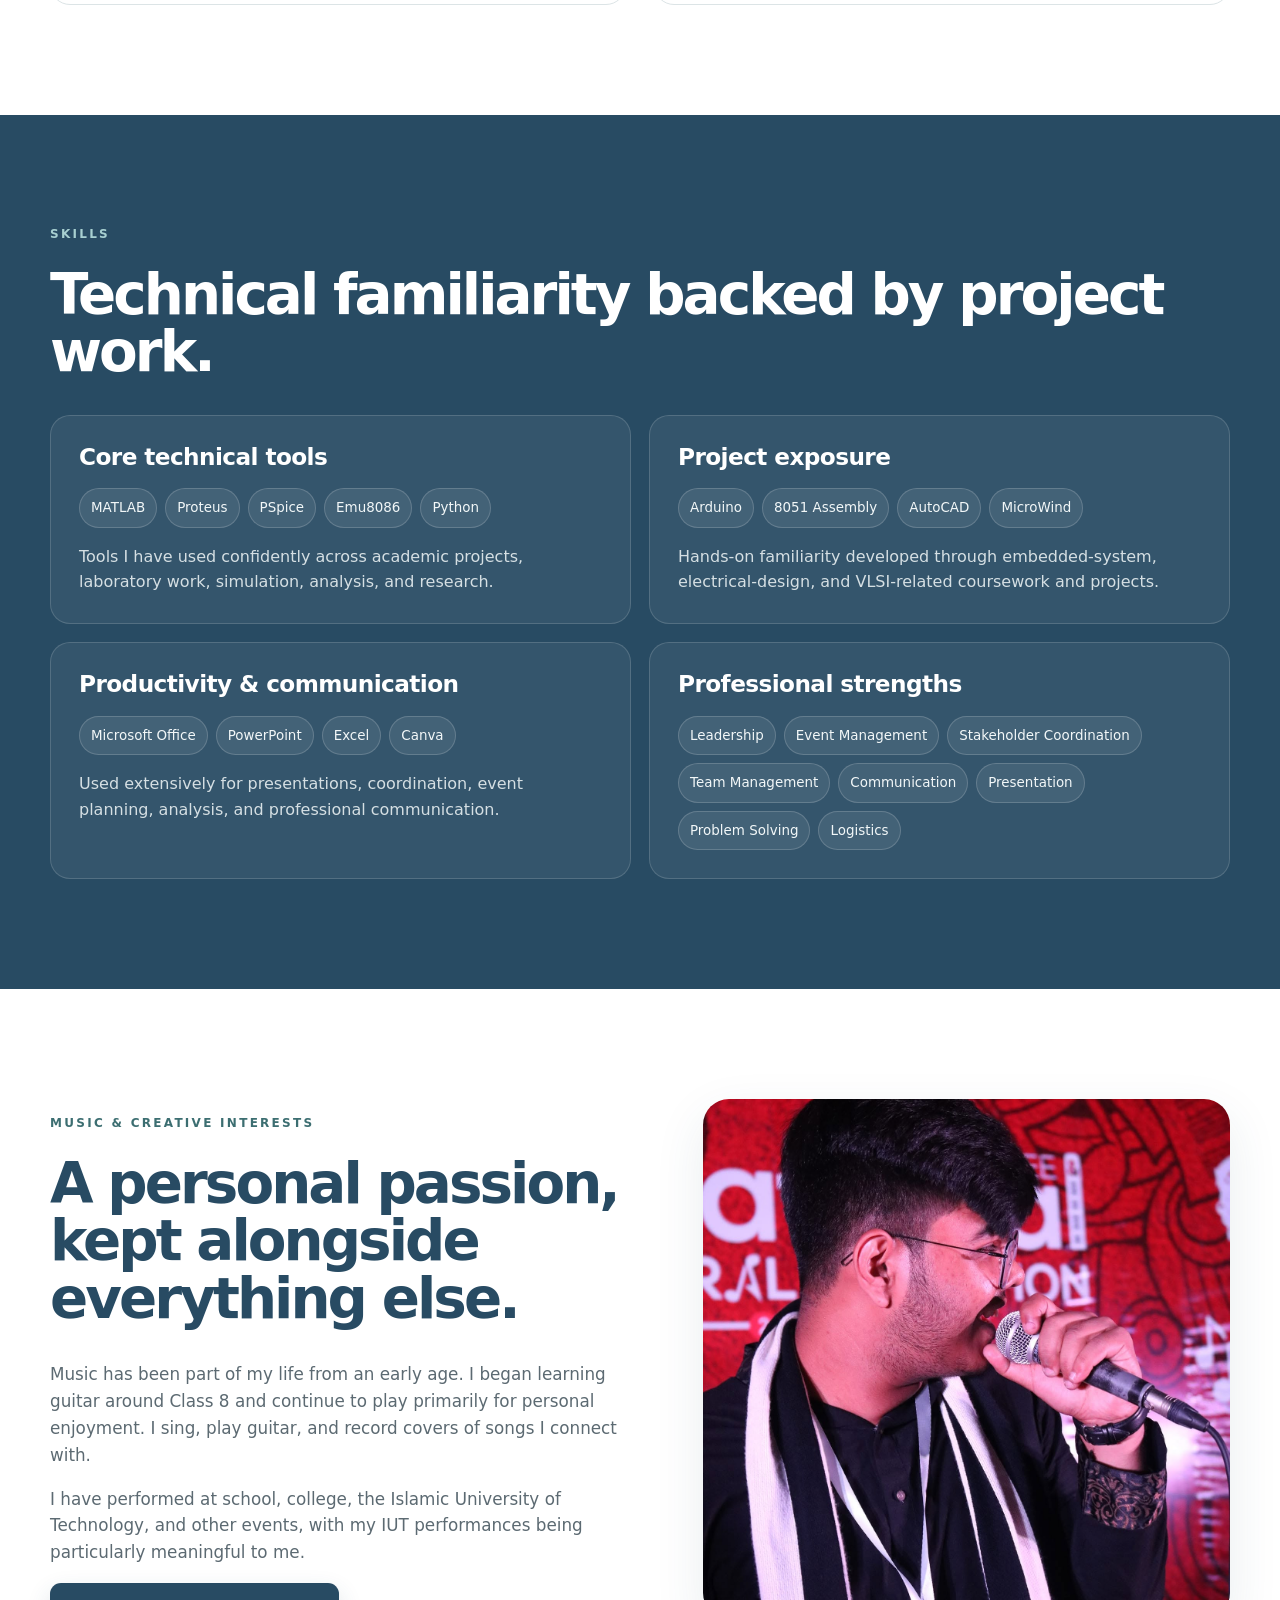
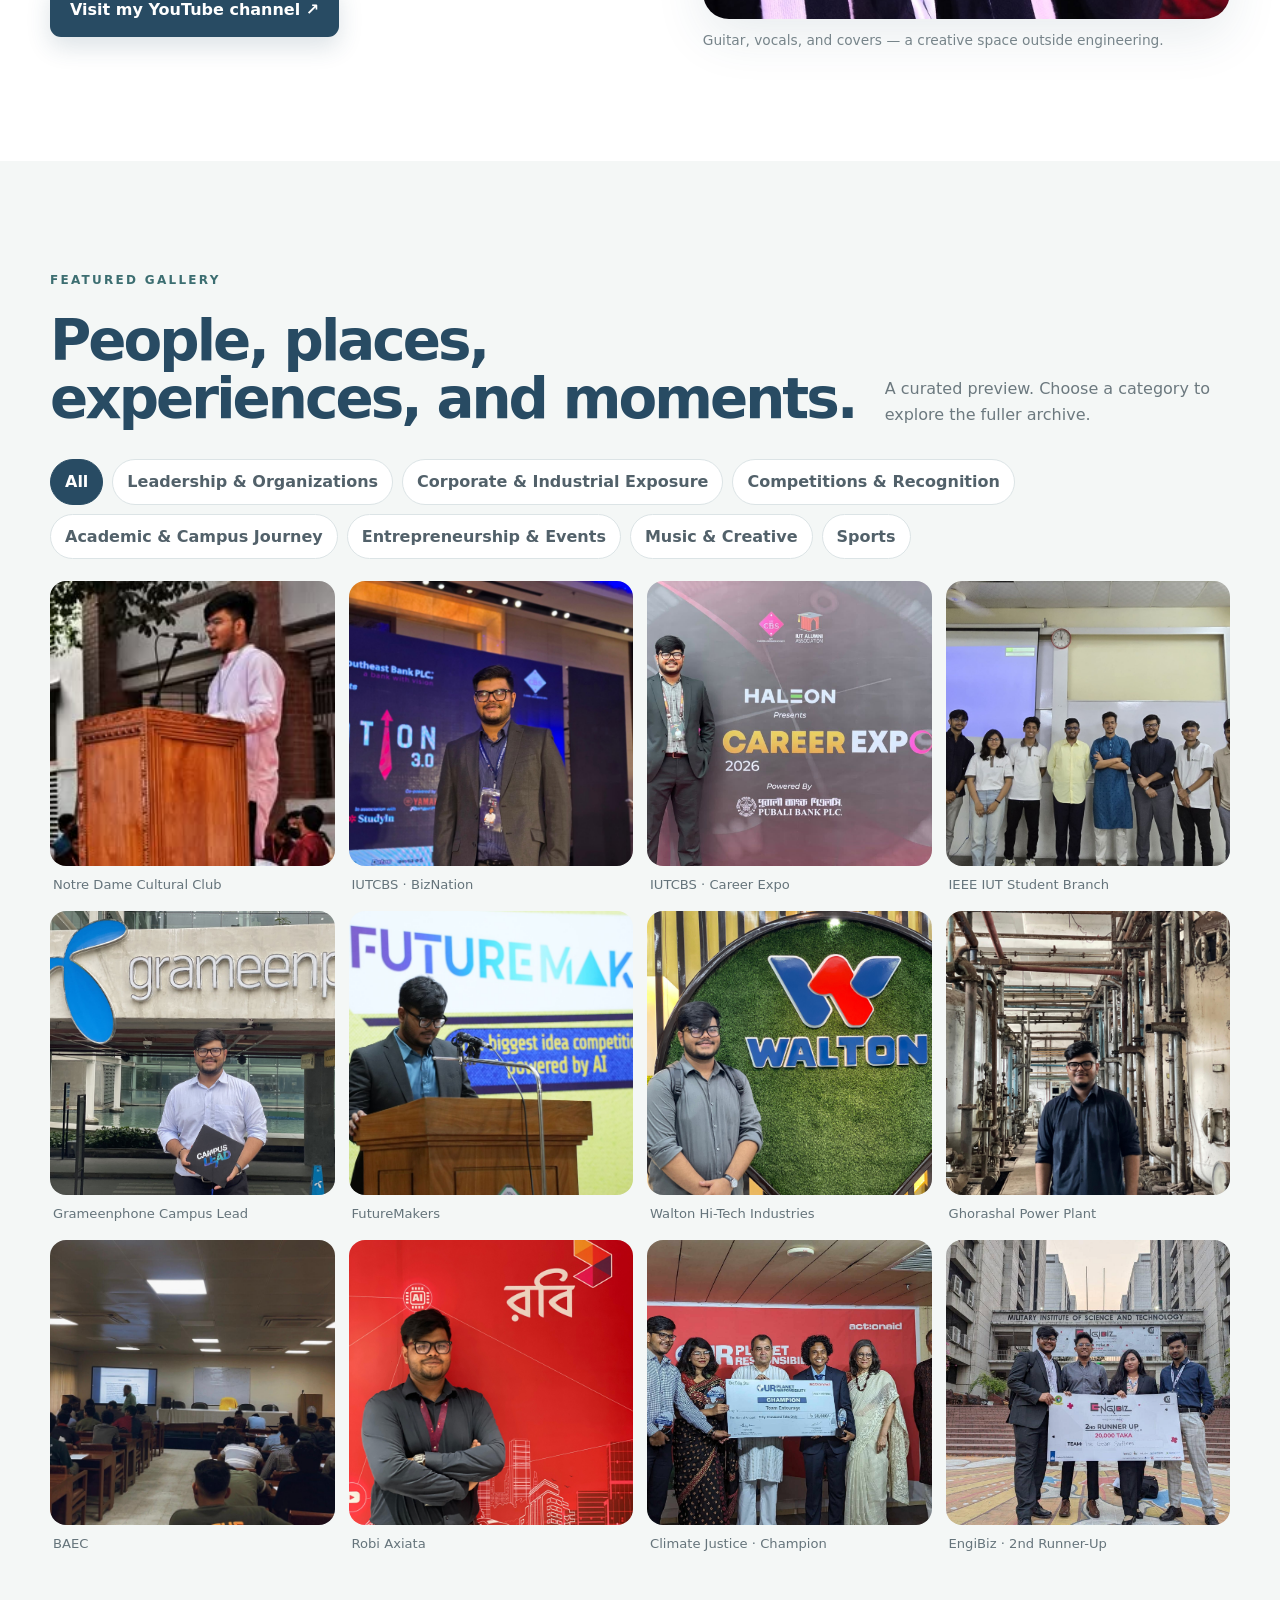
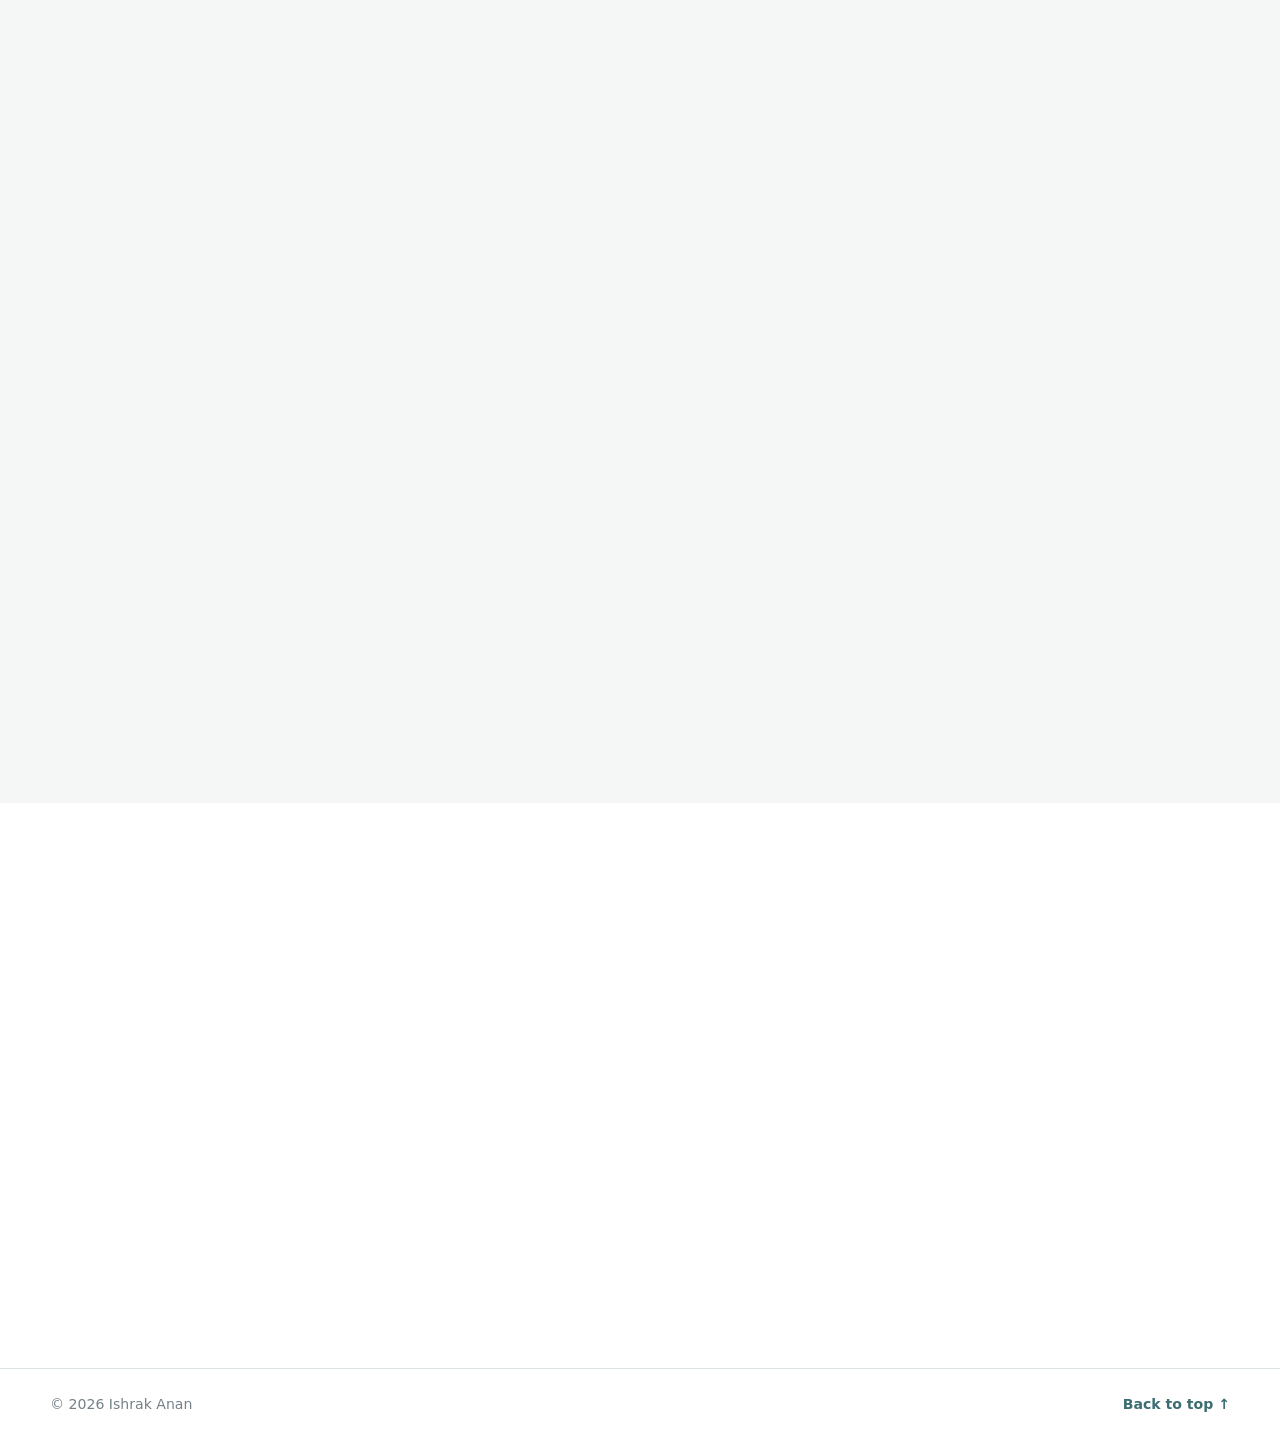
==== commit 67c662c0: "Add files via upload" ====
--- a/index.html
+++ b/index.html
@@ -145,6 +145,10 @@
             <p class="meta">August 2022–September 2026</p>
             <h3>Islamic University of Technology</h3>
             <p class="academic-sub">B.Sc. in Electrical and Electronic Engineering</p>
+            <figure class="academic-photo">
+              <img src="assets/gallery/academic/graduation-portrait.jpg" alt="Ishrak Anan in graduation attire at the Islamic University of Technology" loading="lazy" />
+              <figcaption>Graduation · 38th Convocation, 2026</figcaption>
+            </figure>
             <div class="result-row"><span>CGPA</span><strong>3.90 / 4.00</strong></div>
             <p>Completed undergraduate study with project work across embedded systems, signal processing, communication networks, machine learning, electrical design, computer architecture, and CMOS/VLSI.</p>
             <div class="note-chip">OIC Scholarship · 2022–2026</div>
